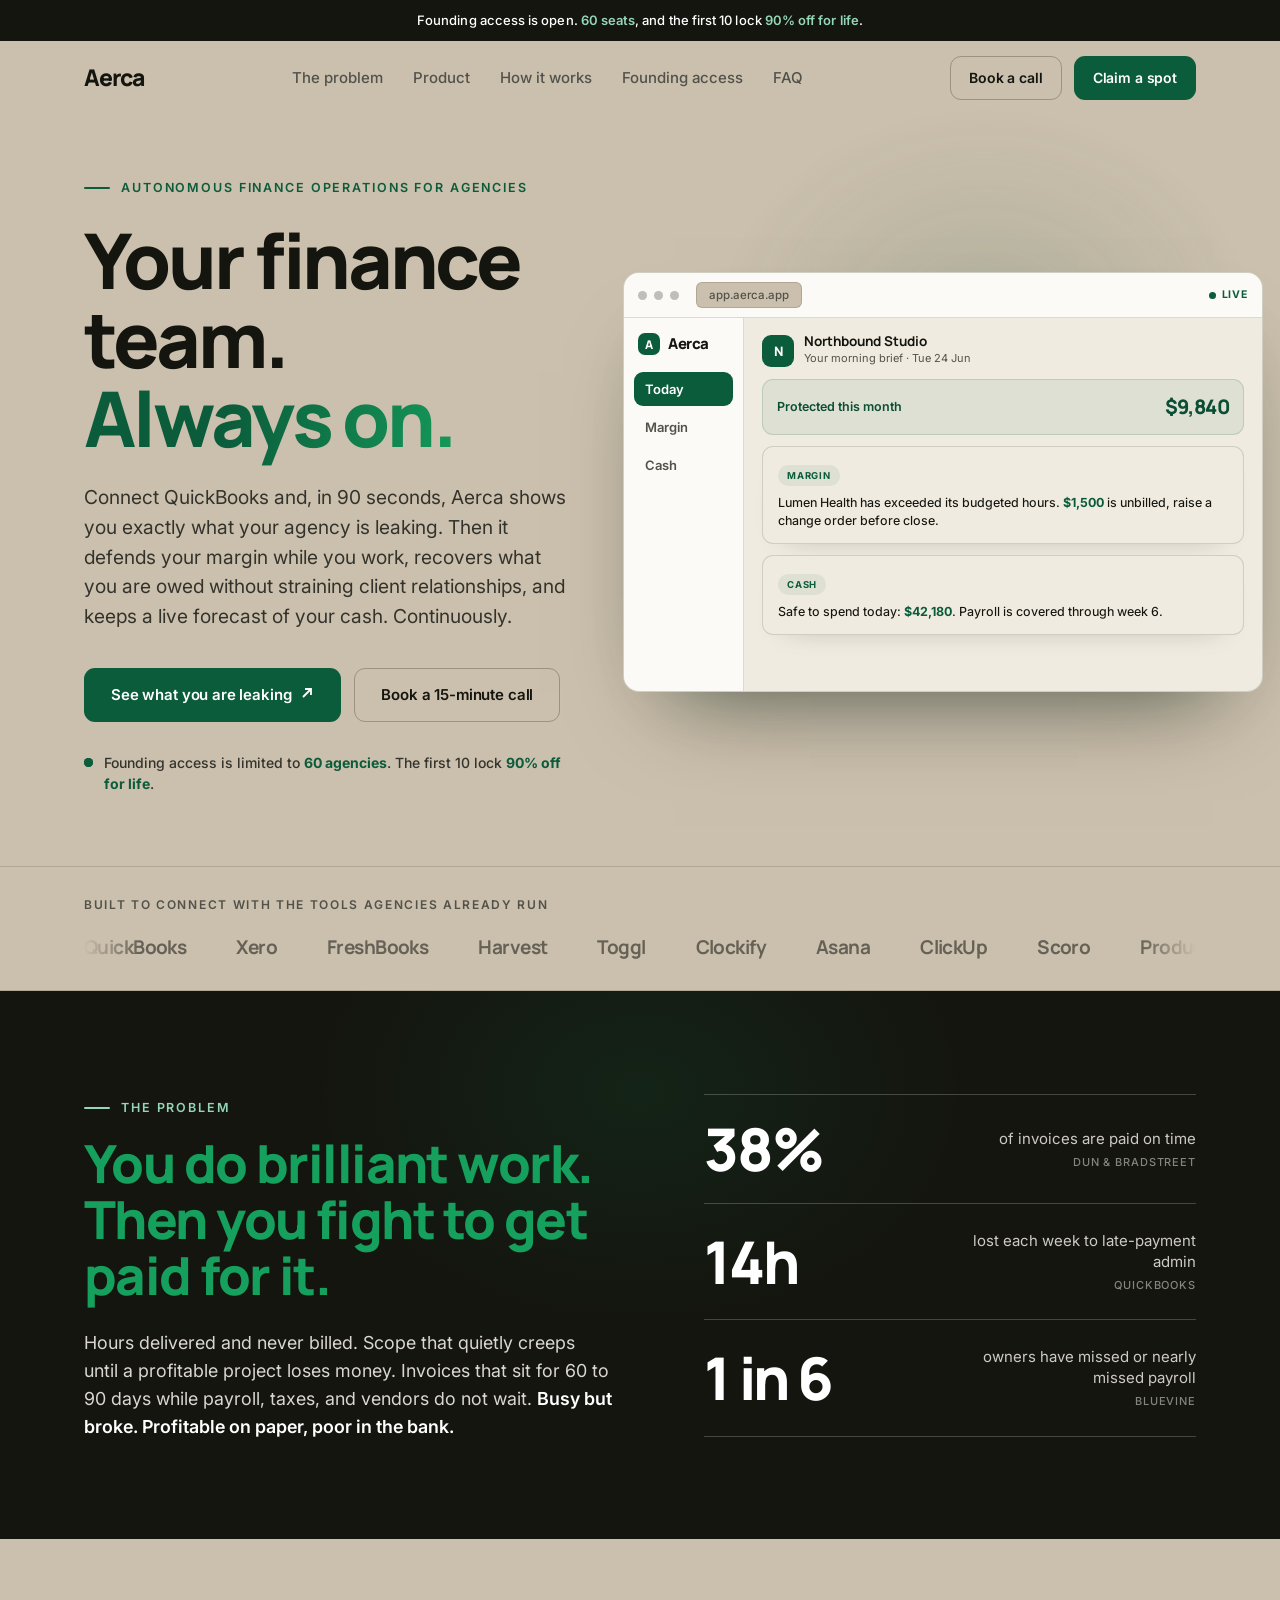
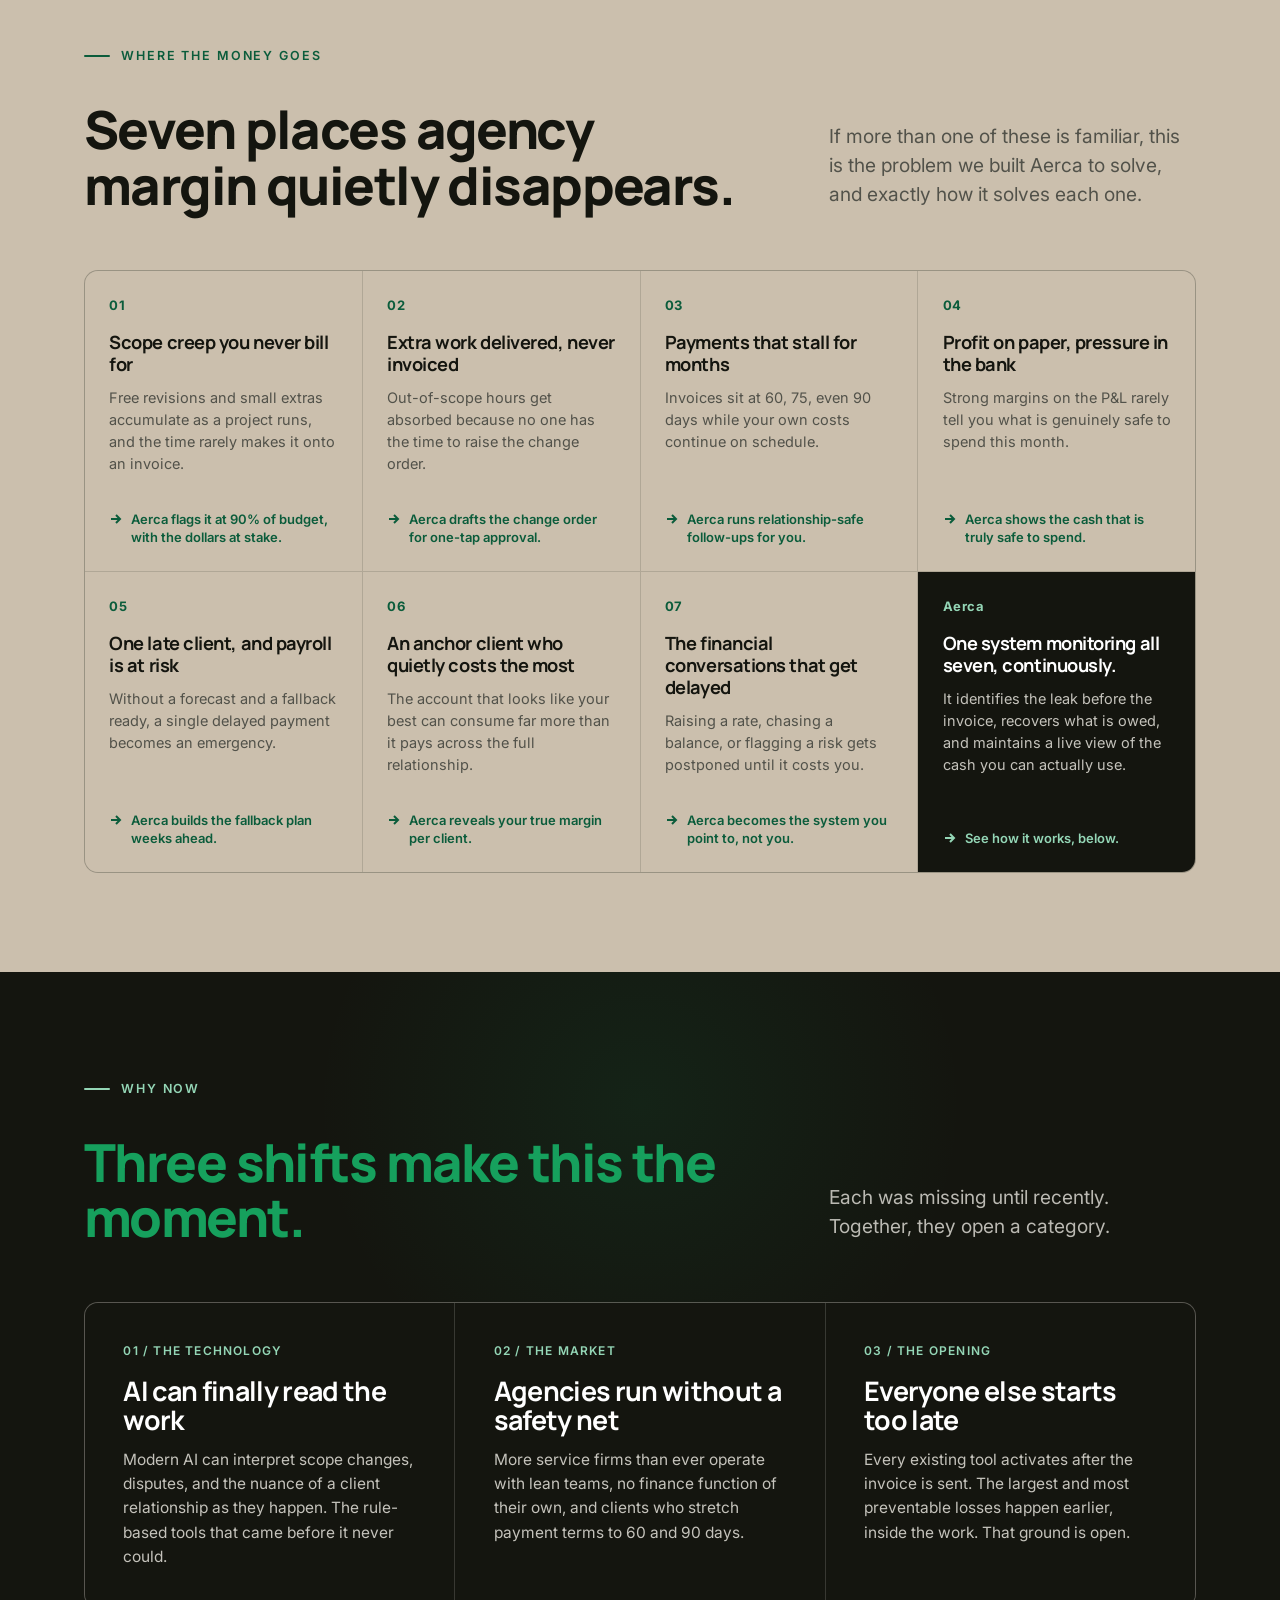
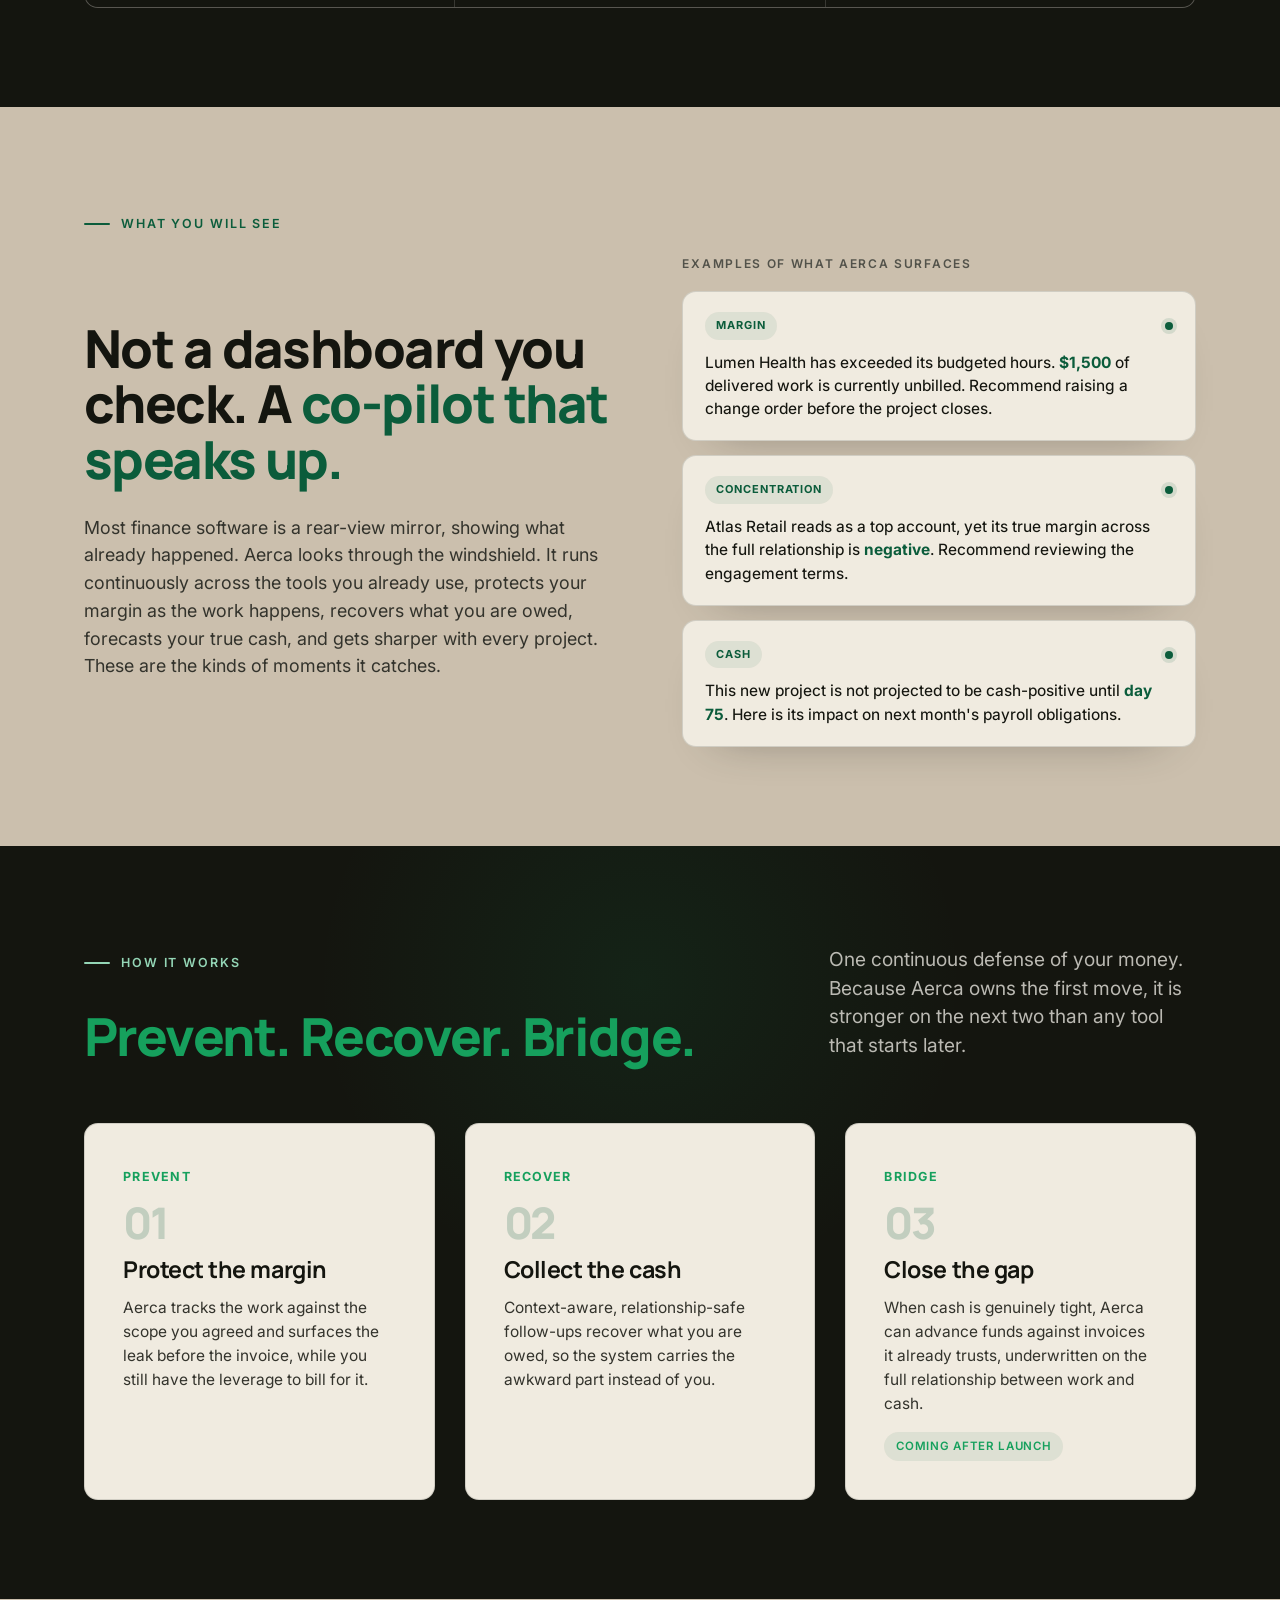
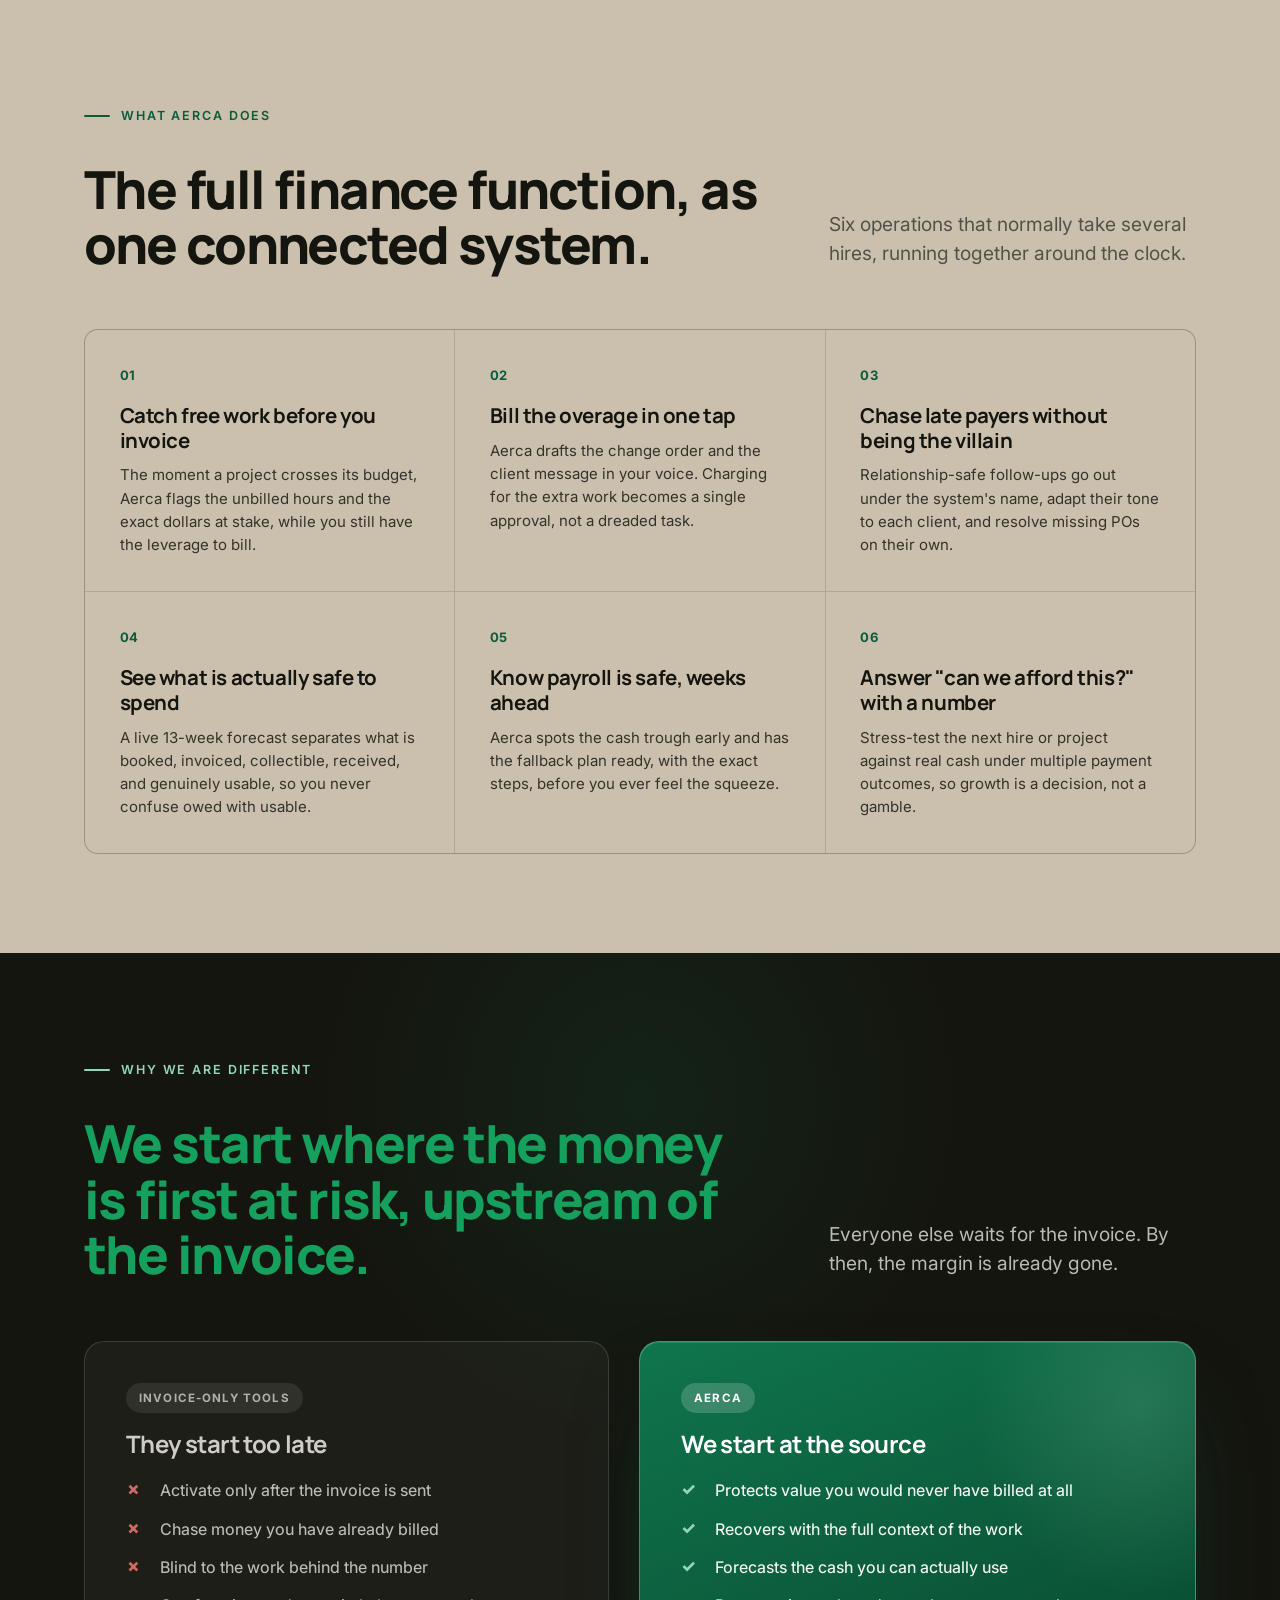
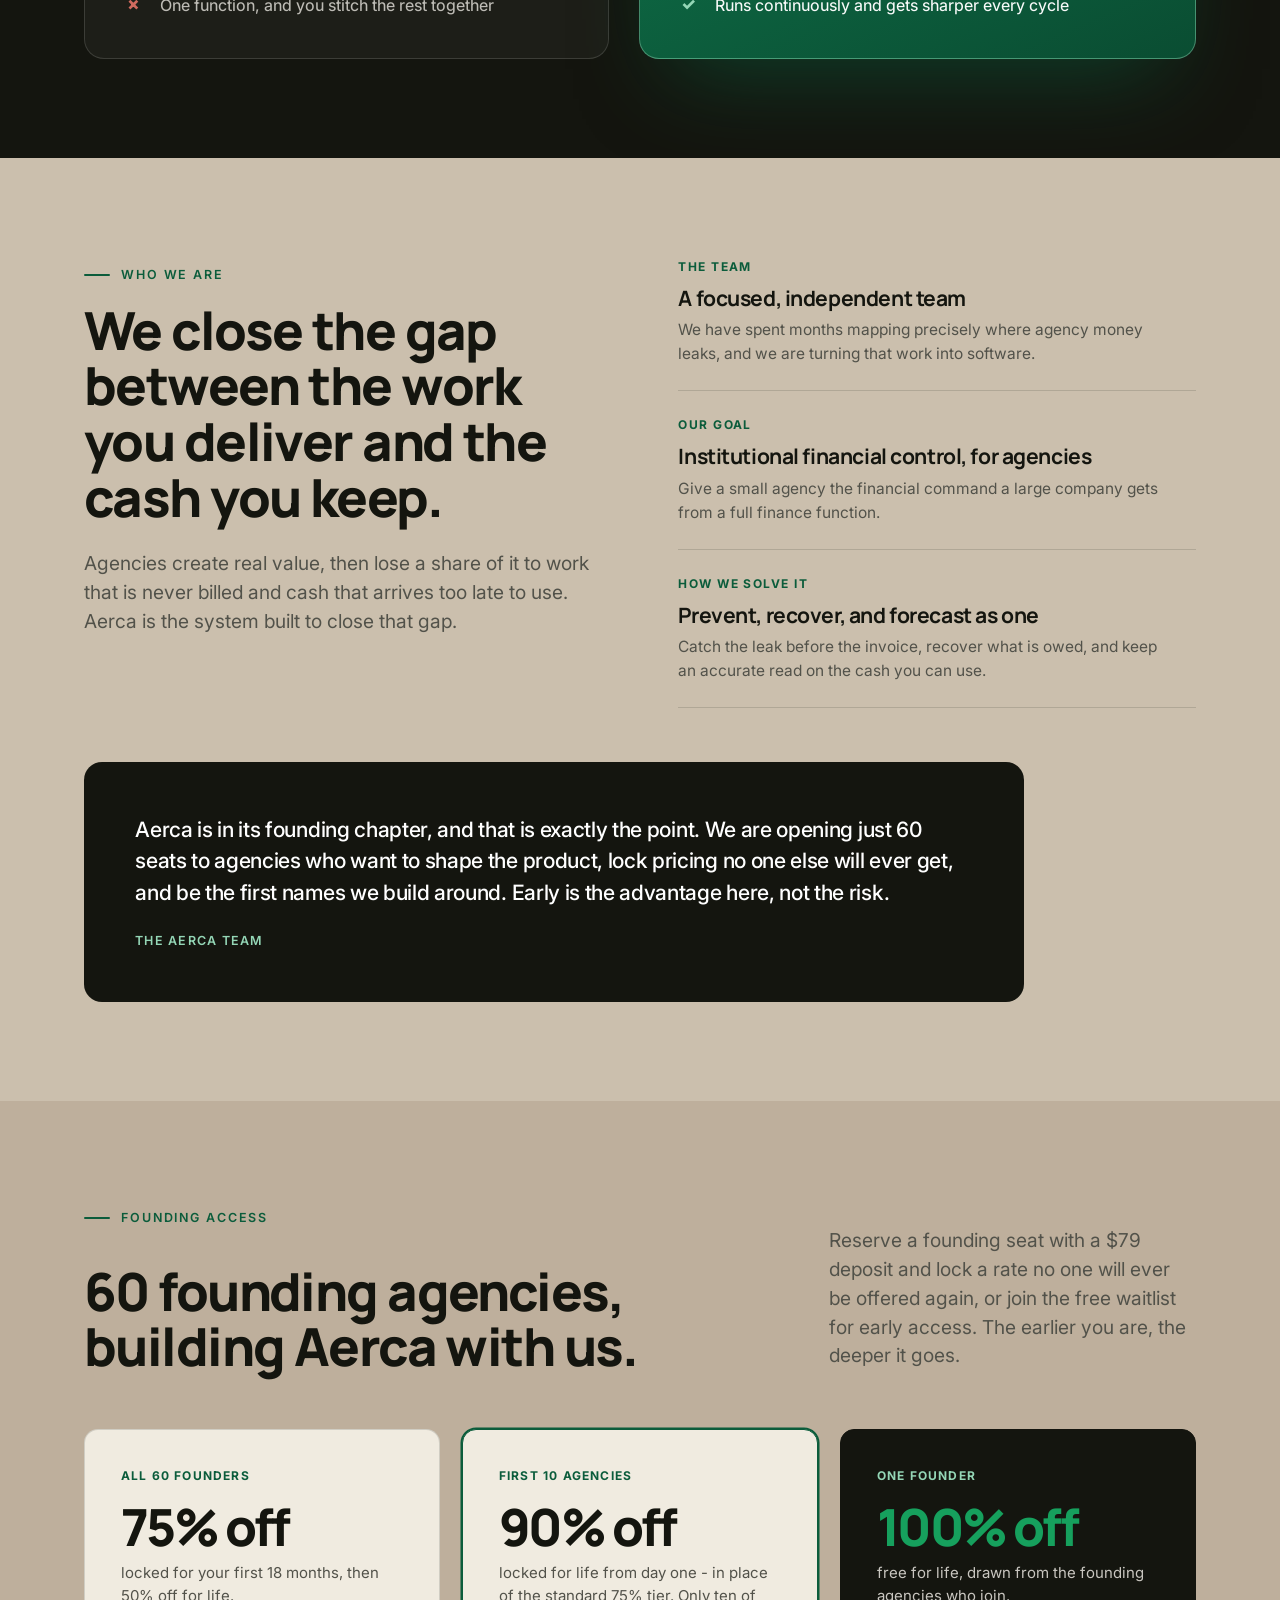
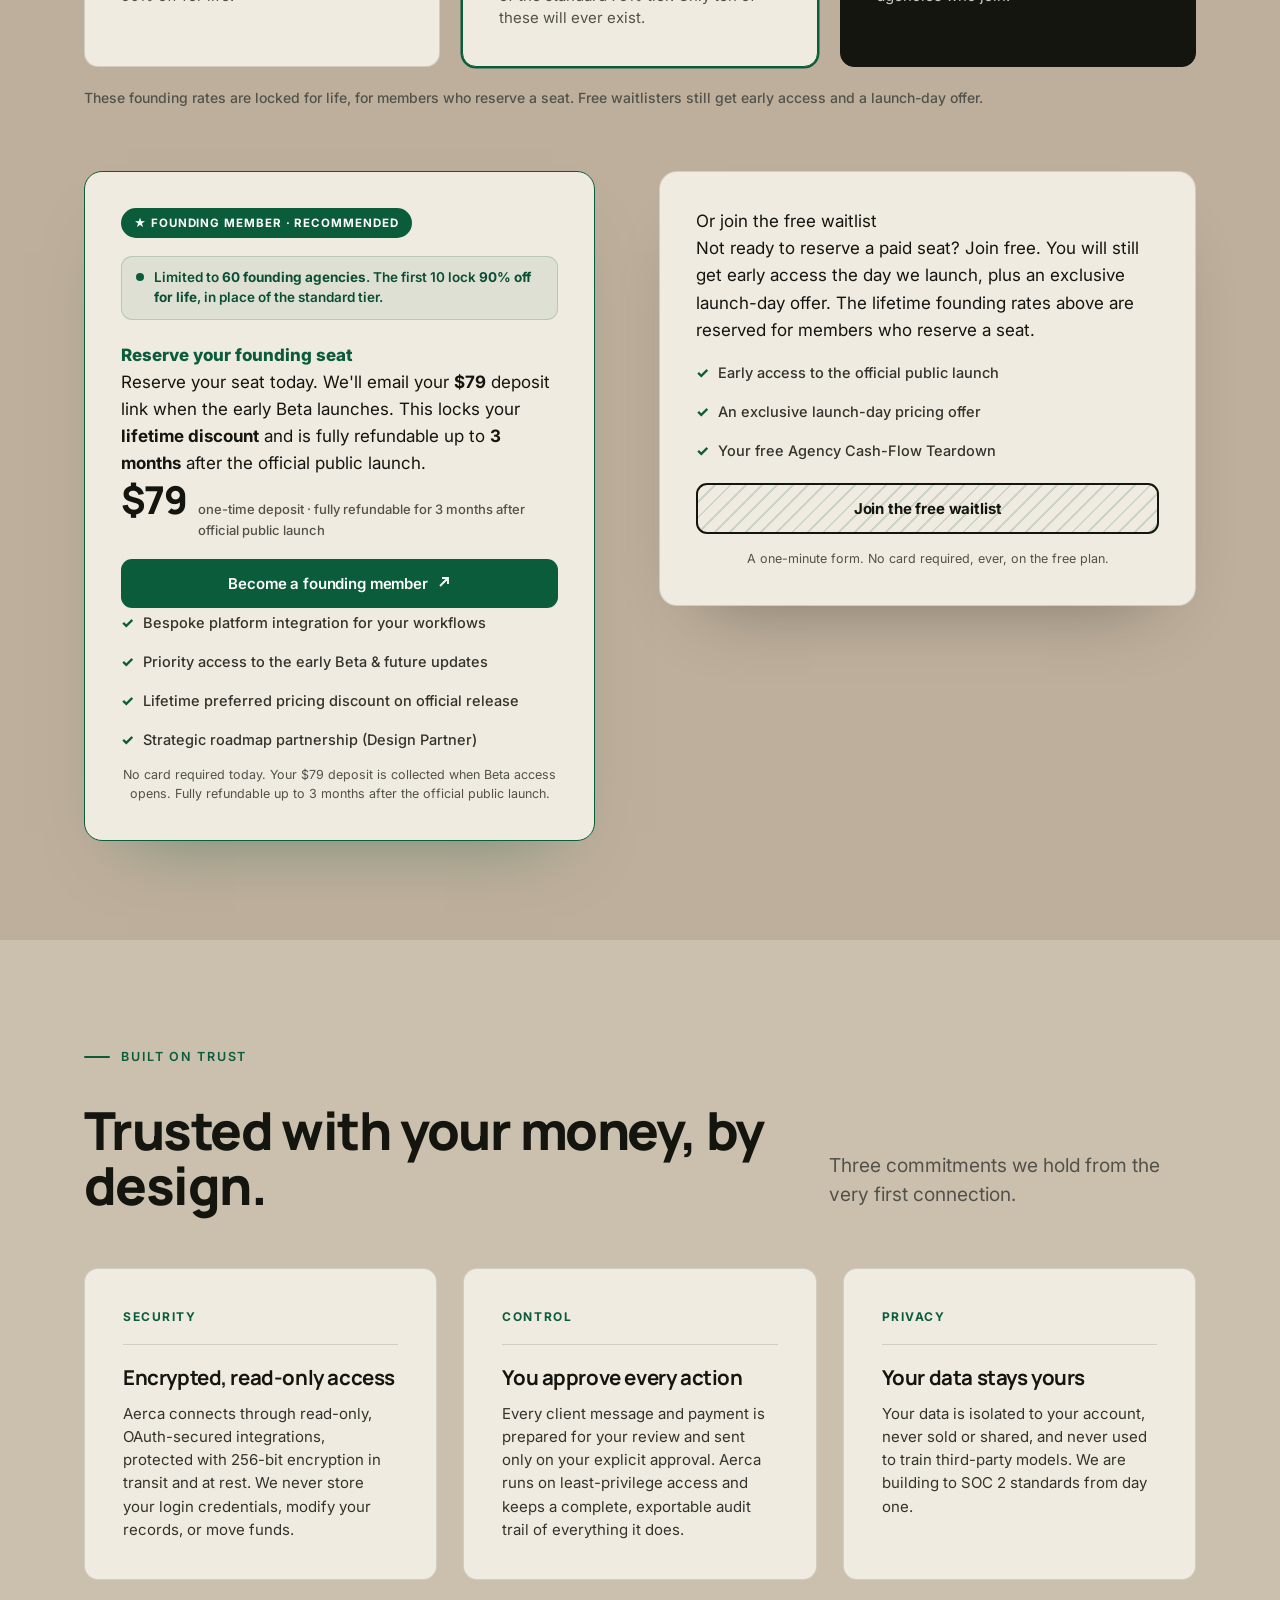
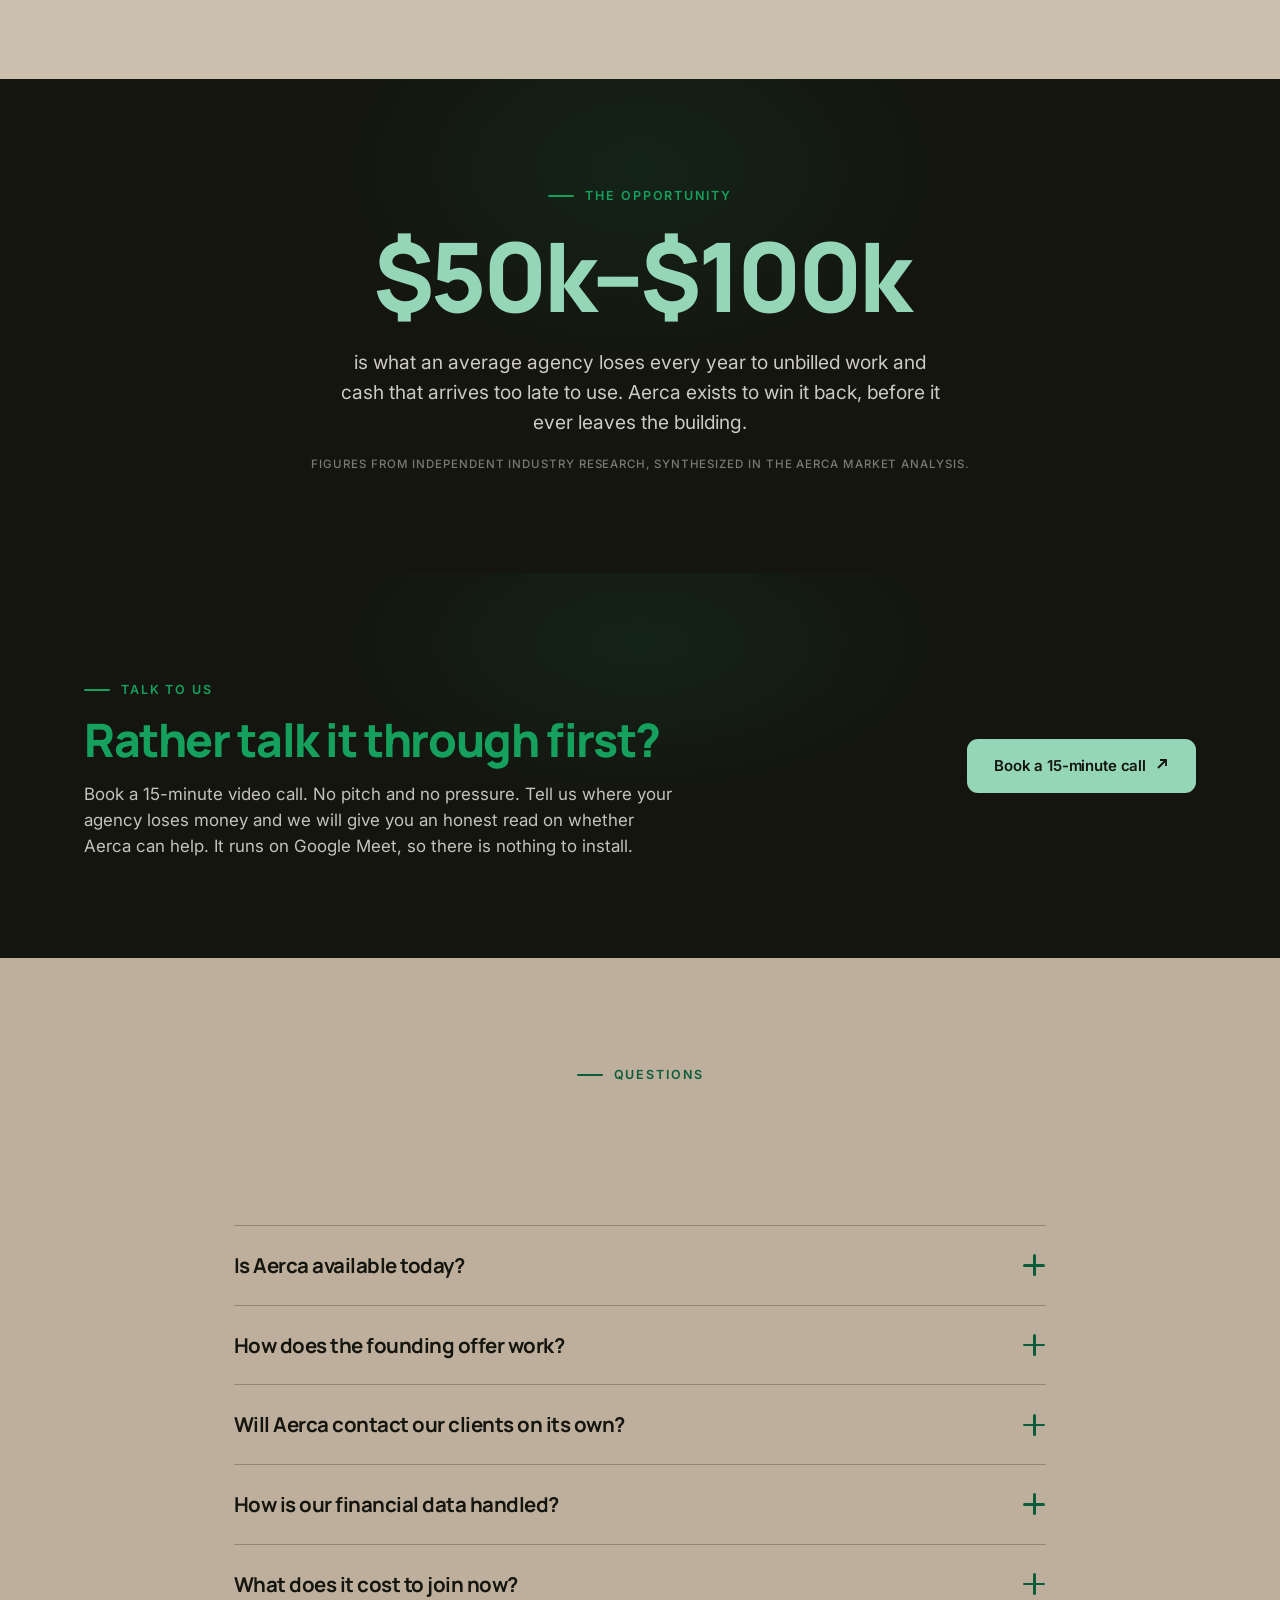
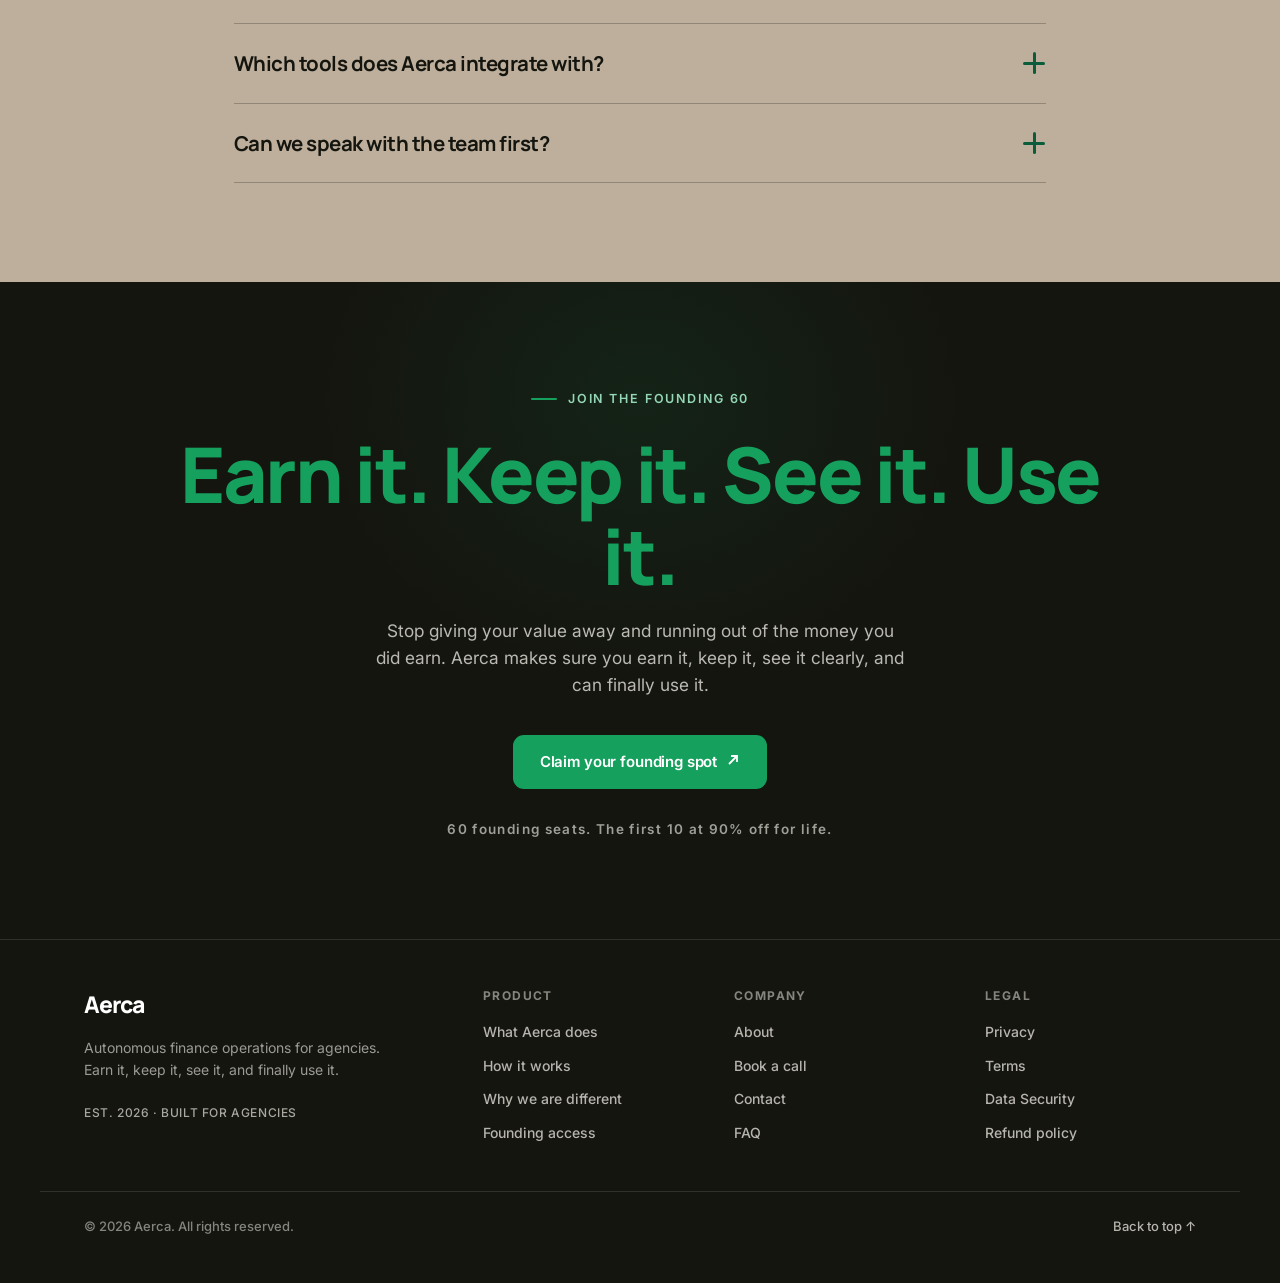
==== index.html @ 2057ae10 "Darken beige another 20%, now rich warm tan" ====
<!DOCTYPE html>
<html lang="en">
<head>
<meta charset="UTF-8" />
<meta name="viewport" content="width=device-width, initial-scale=1.0" />
<title>Aerca · Your finance team. Always on.</title>
<meta name="description" content="Aerca is the autonomous finance operations system for agencies and service firms. It defends your margin while you work, recovers what you are owed, and keeps a live forecast of your cash, continuously." />
<meta name="theme-color" content="#F2EFE9" />

<!-- Open Graph -->
<meta property="og:title" content="Aerca · Your finance team. Always on." />
<meta property="og:description" content="The autonomous finance operations system for agencies. Defend margin, recover cash, forecast liquidity, continuously." />
<meta property="og:type" content="website" />
<meta property="og:url" content="https://aerca.app" />
<meta property="og:image" content="https://aerca.app/og.png" />
<meta property="og:image:width" content="1200" />
<meta property="og:image:height" content="630" />
<meta name="twitter:card" content="summary_large_image" />
<meta name="twitter:title" content="Aerca · Your finance team. Always on." />
<meta name="twitter:description" content="The autonomous finance operations system for agencies. Defend margin, recover cash, forecast liquidity, continuously." />
<meta name="twitter:image" content="https://aerca.app/og.png" />

<link rel="icon" href="data:image/svg+xml,<svg xmlns='http://www.w3.org/2000/svg' viewBox='0 0 100 100'><rect width='100' height='100' rx='22' fill='%230B5C3B'/><text x='50' y='72' font-size='60' font-family='Arial,sans-serif' font-weight='700' fill='%23F6F3EC' text-anchor='middle'>A</text></svg>" />

<link rel="preconnect" href="https://fonts.googleapis.com" />
<link rel="preconnect" href="https://fonts.gstatic.com" crossorigin />
<link href="https://fonts.googleapis.com/css2?family=Manrope:wght@500;600;700;800&family=Inter:wght@400;500;600;700&display=swap" rel="stylesheet" />

<!-- ============================================================
     GOOGLE ANALYTICS 4  ·  replace G-XXXXXXXXXX with your GA4 ID
     (Admin → Data Streams → Web → Measurement ID)
     This powers: visits, traffic source / paid-ad UTM, and the
     conversion events fired below (form_start, form_complete, book_call).
     ============================================================ -->
<script async src="https://www.googletagmanager.com/gtag/js?id=G-XXXXXXXXXX"></script>
<script>
  window.dataLayer = window.dataLayer || [];
  function gtag(){dataLayer.push(arguments);}
  gtag('js', new Date());
  gtag('config', 'G-XXXXXXXXXX', { anonymize_ip: true });
</script>

<!-- ============================================================
     META PIXEL  ·  id 1567047311617009  (Aerca Web)
     Base code fires PageView on every page. Conversion events
     (Lead / CompleteRegistration / Schedule) are fired from the
     track() helper below, only on real reservation/application steps.
     ============================================================ -->
<script>
!function(f,b,e,v,n,t,s)
{if(f.fbq)return;n=f.fbq=function(){n.callMethod?
n.callMethod.apply(n,arguments):n.queue.push(arguments)};
if(!f._fbq)f._fbq=n;n.push=n;n.loaded=!0;n.version='2.0';
n.queue=[];t=b.createElement(e);t.async=!0;
t.src=v;s=b.getElementsByTagName(e)[0];
s.parentNode.insertBefore(t,s)}(window, document,'script',
'https://connect.facebook.net/en_US/fbevents.js');
fbq('init', '1567047311617009');
fbq('track', 'PageView');
</script>
<noscript><img height="1" width="1" style="display:none"
src="https://www.facebook.com/tr?id=1567047311617009&ev=PageView&noscript=1"
/></noscript>
<!-- End Meta Pixel Code -->

<!-- Vercel Web Analytics -->
<script>
  window.va = window.va || function () { (window.vaq = window.vaq || []).push(arguments); };
</script>
<script defer src="/_vercel/insights/script.js"></script>
<!-- End Vercel Analytics -->

<style>
/* ============================================================
   AERCA landing page
   Type: Manrope (display) + Inter (UI / body)
   ============================================================ */
:root{
  --bg:#CBBFAD;
  --bg-2:#BEAF9C;
  --ink:#14150F;
  --ink-soft:#33332C;
  --muted:#52524A;
  --line:rgba(20,21,15,.14);
  --line-strong:rgba(20,21,15,.26);
  --accent:#0B5C3B;
  --accent-ink:#0A4E33;
  --accent-soft:#94D6B6;
  --warn:#D06A5E;
  --paper:#F0EBE0;
  --r:14px;
  --maxw:1200px;
  --ease:cubic-bezier(.22,.61,.36,1);
}

/* Dark mode accent override for high contrast */
.band, .leak.solve, .cols3 .cell, .tier.dark, .note, .book, .final, footer, .announce, .compare .us, .impact {
  --accent: #16A05D;
}

*{box-sizing:border-box;margin:0;padding:0}
html{scroll-behavior:smooth;-webkit-text-size-adjust:100%}
body{
  background:var(--bg);
  color:var(--ink);
  font-family:"Inter",system-ui,-apple-system,sans-serif;
  font-size:17px;
  line-height:1.6;
  font-weight:400;
  -webkit-font-smoothing:antialiased;
  text-rendering:optimizeLegibility;
  overflow-x:hidden;
}
a{color:inherit;text-decoration:none}
img{max-width:100%;display:block}
::selection{background:var(--accent);color:#fff}

.container{max-width:var(--maxw);margin:0 auto;padding:0 clamp(20px,5vw,44px)}
section{padding:clamp(74px,11vh,144px) 0;position:relative}

/* ---------- Typography ---------- */
h1,h2,h3{font-family:"Manrope",sans-serif;font-weight:700;letter-spacing:-.025em;line-height:1.08;color:var(--ink)}
.display{font-size:clamp(2.9rem,6vw,5.2rem);line-height:1.03;letter-spacing:-.04em;font-weight:800}
h2{font-size:clamp(2.1rem,4.1vw,3.5rem);line-height:1.06;letter-spacing:-.03em;font-weight:800}
h3{font-size:clamp(1.35rem,2.1vw,1.8rem);font-weight:700}
p{color:var(--ink)}
.lead{font-size:clamp(1.08rem,1.5vw,1.3rem);line-height:1.5;color:var(--muted);max-width:46ch;font-weight:400}
.muted{color:var(--muted)}
.accent{color:var(--accent)}
em{font-style:normal;font-weight:600;color:var(--ink)}

.ctitle{font-family:"Manrope",sans-serif;font-weight:700;letter-spacing:-.02em;line-height:1.2;color:var(--ink)}

.eyebrow{
  font-family:"Inter",sans-serif;
  font-size:12.5px;font-weight:600;text-transform:uppercase;letter-spacing:.15em;
  color:var(--accent);display:inline-flex;align-items:center;gap:11px;
}
.eyebrow::before{content:"";width:26px;height:2px;background:var(--accent);display:inline-block;border-radius:2px}

/* ---------- Buttons ---------- */
.btn{
  display:inline-flex;align-items:center;gap:9px;
  font-family:"Inter",sans-serif;font-weight:600;font-size:15px;letter-spacing:-.01em;
  padding:14px 26px;border-radius:11px;border:1.5px solid transparent;
  cursor:pointer;transition:transform .25s var(--ease),background .25s,color .25s,border-color .25s;
  white-space:nowrap;
}
.btn-primary{background:var(--accent);color:#fff}
.btn-primary:hover{background:var(--accent-ink);transform:translateY(-2px)}
.btn-ghost{background:transparent;color:var(--ink);border-color:var(--line-strong)}
.btn-ghost:hover{border-color:var(--ink);transform:translateY(-2px)}
.btn-arrow svg{transition:transform .25s var(--ease)}
.btn:hover .btn-arrow svg{transform:translate(3px,-3px)}
.btn[disabled]{opacity:.5;cursor:not-allowed;transform:none}

/* ---------- Hero product mockup (CSS, no image) ---------- */
.hero-mock{background:var(--paper);border:1px solid var(--line);border-radius:18px;box-shadow:0 50px 90px -50px rgba(20,21,15,.5);overflow:hidden}
.mock-chrome{display:flex;align-items:center;gap:7px;padding:12px 16px;background:#FBFAF6;border-bottom:1px solid var(--line)}
.mock-dot{width:10px;height:10px;border-radius:50%;background:var(--line-strong)}
.mock-url{margin-left:12px;font-size:12px;color:var(--muted);background:var(--bg);border:1px solid var(--line);border-radius:7px;padding:4px 14px;font-weight:500}
.mock-body{padding:clamp(18px,2vw,24px);display:grid;gap:12px}
.mock-head{display:flex;align-items:center;gap:12px;margin-bottom:2px}
.mock-avatar{width:38px;height:38px;border-radius:10px;background:var(--accent);color:#fff;display:flex;align-items:center;justify-content:center;font-family:"Manrope";font-weight:800}
.mock-name{font-family:"Manrope";font-weight:700;font-size:15px;color:var(--ink)}
.mock-sub{font-size:12.5px;color:var(--muted)}
.mock-stat{display:flex;align-items:center;justify-content:space-between;background:rgba(11,92,59,.07);border:1px solid rgba(11,92,59,.16);border-radius:12px;padding:14px 16px;font-size:14px;font-weight:600;color:var(--accent-ink)}
.mock-stat b{font-family:"Manrope";font-weight:800;font-size:22px;letter-spacing:-.03em}
.hero-mock .alert p b, .alerts .alert p b{color:var(--accent);font-weight:700}

/* ---------- Nav ---------- */
.announce{
  background:var(--ink);color:#fff;text-align:center;
  font-size:13px;font-weight:500;letter-spacing:.005em;padding:10px 16px;
}
.announce b{color:var(--accent-soft);font-weight:600}
header{position:sticky;top:0;z-index:50;transition:background .3s,border-color .3s,backdrop-filter .3s;border-bottom:1px solid transparent}
header.scrolled{background:rgba(246,243,236,.86);backdrop-filter:blur(14px);border-bottom:1px solid var(--line)}
.nav{display:flex;align-items:center;justify-content:space-between;height:74px}
.brand{font-family:"Manrope",sans-serif;font-weight:800;font-size:23px;letter-spacing:-.04em;display:flex;align-items:center}
.nav-links{display:flex;align-items:center;gap:30px}
.nav-links a{font-size:15px;font-weight:500;color:var(--muted);transition:color .2s}
.nav-links a:hover{color:var(--ink)}
.nav-cta{display:flex;align-items:center;gap:12px}
.nav-cta .btn{padding:10px 18px;font-size:14px}
.hamburger{display:none;background:none;border:0;cursor:pointer;width:34px;height:34px;color:var(--ink)}
.hamburger svg{width:26px;height:26px}

/* ---------- Section heads ---------- */
.head-row{display:grid;grid-template-columns:1.3fr .7fr;gap:clamp(28px,5vw,64px);align-items:end}
.head-row .eyebrow{margin-bottom:18px}
.head-row .lead{margin:0 0 5px}
.head-row.center{display:block;text-align:center;max-width:40ch;margin:0 auto}
.head-row.center .eyebrow{justify-content:center}

/* ---------- Hero ---------- */
.hero{padding-top:clamp(38px,6vh,64px);padding-bottom:clamp(48px,8vh,90px)}
.hero-grid{display:grid;grid-template-columns:.92fr 1.08fr;gap:clamp(32px,4vw,60px);align-items:center}
.hero .display{margin:22px 0 0}
.hero .display .accent{color:var(--accent)}
.hero-sub{margin-top:26px;font-size:clamp(1.06rem,1.5vw,1.28rem);line-height:1.55;color:var(--ink-soft);max-width:52ch;font-weight:400}
.hero-actions{display:flex;flex-wrap:wrap;gap:13px;align-items:center;margin-top:36px}
.hero-note{display:flex;align-items:flex-start;gap:11px;margin-top:30px;font-size:14px;font-weight:500;line-height:1.5;color:var(--ink-soft)}
.hero-note .pulse{margin-top:6px}
.hero-note b{color:var(--accent);font-weight:700}
.pulse{position:relative;width:9px;height:9px;flex:0 0 auto}
.pulse span{position:absolute;inset:0;border-radius:50%;background:var(--accent)}
.pulse::after{content:"";position:absolute;inset:0;border-radius:50%;background:var(--accent);animation:pulse 2.4s var(--ease) infinite}
@keyframes pulse{0%{transform:scale(1);opacity:.6}100%{transform:scale(3.4);opacity:0}}

/* ---------- Logos strip ---------- */
.logos{border-top:1px solid var(--line);border-bottom:1px solid var(--line);padding:28px 0}
.logos-inner{display:flex;align-items:center;justify-content:space-between;gap:24px;flex-wrap:wrap}
.logos-label{font-size:12px;font-weight:600;letter-spacing:.14em;text-transform:uppercase;color:var(--muted)}
.logos-list{display:flex;align-items:center;gap:clamp(22px,4vw,52px);flex-wrap:wrap}
.logos-list span{font-family:"Manrope",sans-serif;font-weight:700;font-size:clamp(16px,1.7vw,20px);letter-spacing:-.03em;color:var(--ink);opacity:.62;transition:opacity .2s}
.logos-list span:hover{opacity:1}
.logos-marquee{margin-top:18px;overflow:hidden;-webkit-mask-image:linear-gradient(90deg,transparent,#000 5%,#000 95%,transparent);mask-image:linear-gradient(90deg,transparent,#000 5%,#000 95%,transparent)}
.logos-track{display:flex;align-items:center;gap:clamp(26px,4vw,50px);width:max-content;animation:logoScroll 40s linear infinite}
.logos-track:hover{animation-play-state:paused}
.logos-track span{font-family:"Manrope",sans-serif;font-weight:700;font-size:clamp(15px,1.6vw,19px);letter-spacing:-.03em;color:var(--ink);opacity:.55;white-space:nowrap;transition:opacity .2s}
.logos-track span:hover{opacity:1}
@keyframes logoScroll{to{transform:translateX(-50%)}}

/* ---------- Problem / stats ---------- */
.band{background:var(--ink);color:#fff}
.band h1,.band h2,.band h3,.band .ctitle{color:#fff}
.band .eyebrow{color:var(--accent-soft)}
.band .eyebrow::before{background:var(--accent-soft)}
.band .lead,.band .muted{color:rgba(246,243,236,.74)}
.problem-grid{display:grid;grid-template-columns:1.05fr .95fr;gap:clamp(40px,6vw,82px);align-items:center}
.problem-copy p{font-size:clamp(1.06rem,1.4vw,1.24rem);color:rgba(246,243,236,.88);max-width:48ch;line-height:1.55}
.problem-copy .hl{color:#fff;font-weight:600}
.stats{display:grid;gap:0;border-top:1px solid rgba(246,243,236,.22)}
.stat{padding:26px 0;border-bottom:1px solid rgba(246,243,236,.22);display:flex;align-items:center;justify-content:space-between;gap:22px}
.stat .num{font-family:"Manrope",sans-serif;font-weight:800;font-size:clamp(2.6rem,4.6vw,3.7rem);letter-spacing:-.04em;color:#fff;line-height:.95}
.stat .lbl{font-size:15px;color:rgba(246,243,236,.82);max-width:25ch;text-align:right;line-height:1.4}
.stat .src{display:block;margin-top:6px;font-size:11px;letter-spacing:.08em;text-transform:uppercase;color:rgba(246,243,236,.5);font-weight:500}

/* ---------- The 7 leaks ---------- */
.leaks{display:grid;grid-template-columns:repeat(4,1fr);gap:1px;background:var(--line);border:1px solid var(--line);border-radius:var(--r);overflow:hidden;margin-top:56px}
.leak{background:var(--bg);padding:clamp(24px,1.9vw,30px);display:flex;flex-direction:column;min-height:300px}
.leak .no{font-size:13px;font-weight:700;letter-spacing:.04em;color:var(--accent)}
.leak .said{font-family:"Manrope",sans-serif;font-weight:700;font-size:clamp(1.14rem,1.4vw,1.32rem);line-height:1.22;margin:15px 0 12px;letter-spacing:-.025em;color:var(--ink)}
.leak p{color:var(--muted);font-size:14.5px;line-height:1.52}
.leak .fix{margin-top:auto;padding-top:14px;font-size:13px;line-height:1.4;font-weight:600;color:var(--accent);display:flex;gap:8px;align-items:flex-start}
.leak .fix svg{flex:0 0 auto;margin-top:2px}
.leak.solve{background:var(--ink)}
.leak.solve .no{color:var(--accent-soft);font-weight:700}
.leak.solve .said{color:#fff}
.leak.solve p{color:rgba(246,243,236,.78)}
.leak.solve .fix{color:var(--accent-soft)}

/* ---------- Why now ---------- */
.cols3{display:grid;grid-template-columns:repeat(3,1fr);gap:1px;background:rgba(246,243,236,.16);border:1px solid rgba(246,243,236,.16);border-radius:var(--r);overflow:hidden;margin-top:56px}
.cols3 .cell{background:var(--ink);padding:clamp(28px,3vw,40px);display:flex;flex-direction:column}
.cols3 .cell .idx{font-size:12px;font-weight:600;letter-spacing:.1em;color:var(--accent-soft);text-transform:uppercase}
.cols3 .cell h3{margin:16px 0 14px;color:#fff}
.cols3 .cell p{color:rgba(246,243,236,.78);font-size:15.5px;line-height:1.55}

/* ---------- What Aerca is + alerts ---------- */
.statement-grid{display:grid;grid-template-columns:1.02fr .98fr;gap:clamp(36px,5vw,68px);align-items:center}
.statement h2{font-size:clamp(2.3rem,4.4vw,3.7rem);line-height:1.07}
.statement .accent{color:var(--accent)}
.statement-sub{margin-top:26px;max-width:52ch;font-size:clamp(1.03rem,1.4vw,1.22rem);line-height:1.55;color:var(--ink-soft)}
.alerts{display:grid;gap:14px}
.alert-cap{font-size:12px;font-weight:600;letter-spacing:.14em;text-transform:uppercase;color:var(--muted);margin-bottom:4px}
.alert{background:var(--paper);border:1px solid var(--line);border-radius:14px;padding:20px 22px;box-shadow:0 22px 48px -36px rgba(20,21,15,.45)}
.alert-top{display:flex;align-items:center;justify-content:space-between;margin-bottom:11px}
.alert-tag{font-size:11px;font-weight:700;letter-spacing:.08em;text-transform:uppercase;color:var(--accent);background:rgba(11,92,59,.08);padding:5px 11px;border-radius:999px}
.alert-dot{width:8px;height:8px;border-radius:50%;background:var(--accent);box-shadow:0 0 0 4px rgba(11,92,59,.12)}
.alert p{font-size:15.5px;line-height:1.5;color:var(--ink);font-weight:450}

/* ---------- How it works ---------- */
.steps{display:grid;grid-template-columns:repeat(3,1fr);gap:clamp(20px,2.4vw,30px);margin-top:58px}
.step{background:var(--paper);border:1px solid var(--line);border-radius:var(--r);padding:clamp(28px,3vw,38px);position:relative}
.step .tag{font-size:12.5px;font-weight:700;letter-spacing:.1em;color:var(--accent);text-transform:uppercase}
.step .big{font-family:"Manrope",sans-serif;font-weight:800;font-size:clamp(2.2rem,3.4vw,3rem);color:rgba(11,92,59,.2);line-height:.9;margin-top:14px;letter-spacing:-.05em}
.step .ctitle{margin:14px 0 12px;font-size:1.45rem;color:var(--ink)}
.step p{color:var(--ink-soft);font-size:15.5px;line-height:1.55}
.step .later{display:inline-block;margin-top:16px;font-size:11.5px;font-weight:600;letter-spacing:.06em;color:var(--accent);background:rgba(11,92,59,.08);border-radius:999px;padding:5px 12px;text-transform:uppercase}

/* ---------- Features grid ---------- */
.feat-grid{display:grid;grid-template-columns:repeat(3,1fr);gap:1px;background:var(--line);border:1px solid var(--line);border-radius:var(--r);overflow:hidden;margin-top:56px}
.feat{background:var(--bg);padding:clamp(28px,2.7vw,38px);transition:background .25s}
.feat:hover{background:var(--paper)}
.feat .fnum{display:block;font-size:13px;font-weight:700;letter-spacing:.04em;color:var(--accent);margin-bottom:18px}
.feat .ctitle{font-size:1.28rem;margin-bottom:11px;color:var(--ink)}
.feat p{color:var(--ink-soft);font-size:15px;line-height:1.55}

/* ---------- Compare ---------- */
.compare{display:grid;grid-template-columns:1fr 1.06fr;gap:clamp(20px,2.6vw,30px);margin-top:58px;align-items:stretch}
.compare .col{border-radius:20px;padding:clamp(30px,3.2vw,46px)}
.compare .them{background:rgba(246,243,236,.04);border:1px solid rgba(246,243,236,.14)}
.compare .us{
  background:linear-gradient(157deg,#0F754C 0%,#0A4D32 100%);
  border:1px solid rgba(148,214,182,.42);
  box-shadow:0 44px 90px -34px rgba(11,92,59,.62), inset 0 1px 0 rgba(255,255,255,.12);
  position:relative;overflow:hidden;
}
.compare .us::after{content:"";position:absolute;top:-40%;right:-20%;width:60%;height:120%;background:radial-gradient(closest-side,rgba(148,214,182,.18),transparent);pointer-events:none}
.compare .badge{display:inline-block;font-size:11.5px;font-weight:700;letter-spacing:.1em;text-transform:uppercase;padding:6px 13px;border-radius:999px;margin-bottom:18px}
.compare .them .badge{background:rgba(246,243,236,.09);color:rgba(246,243,236,.66)}
.compare .us .badge{background:rgba(255,255,255,.18);color:#fff}
.compare h3{font-size:1.5rem;letter-spacing:-.025em;margin-bottom:22px;position:relative}
.compare .them h3{color:rgba(246,243,236,.82)}
.compare .us h3{color:#fff}
.compare ul{list-style:none;display:grid;gap:16px;position:relative}
.compare li{display:flex;gap:14px;font-size:16px;line-height:1.4;font-weight:450}
.compare li .mk{flex:0 0 auto;font-size:1.05rem;font-weight:800;line-height:1.25;width:20px}
.compare .them li{color:rgba(246,243,236,.74)}
.compare .them .mk{color:var(--warn)}
.compare .us li{color:rgba(255,255,255,.97)}
.compare .us .mk{color:var(--accent-soft)}

/* ---------- Who we are / mission ---------- */
.mission-grid{display:grid;grid-template-columns:1fr 1fr;gap:clamp(40px,6vw,84px);align-items:start}
.mission-copy .lead{margin-top:24px;max-width:48ch}
.pillars{display:grid;gap:0}
.pillar{padding:24px 0;border-bottom:1px solid var(--line)}
.pillar:first-child{padding-top:0}
.pillar .k{font-size:12px;font-weight:700;letter-spacing:.12em;text-transform:uppercase;color:var(--accent);margin-bottom:9px}
.pillar .ctitle{font-size:1.32rem;margin-bottom:8px}
.pillar p{color:var(--muted);font-size:15.5px;line-height:1.55;max-width:48ch}
.note{background:var(--ink);color:#fff;border-radius:18px;padding:clamp(34px,4vw,56px);margin-top:54px;max-width:940px}
.note p{font-size:clamp(1.16rem,1.65vw,1.46rem);line-height:1.5;font-weight:500;color:#fff;max-width:66ch;letter-spacing:-.015em}
.note .sig{margin-top:22px;font-size:12.5px;font-weight:600;letter-spacing:.1em;text-transform:uppercase;color:var(--accent-soft)}

/* ---------- Founding offer ---------- */
.offer{background:var(--bg-2)}
.ladder{display:grid;grid-template-columns:repeat(3,1fr);gap:clamp(16px,2vw,22px);margin-top:54px}
.tier{border:1px solid var(--line);border-radius:var(--r);padding:clamp(28px,2.8vw,36px);background:var(--paper);display:flex;flex-direction:column}
.tier.spot{border-color:var(--accent);box-shadow:0 0 0 1.5px var(--accent)}
.tier.dark{background:var(--ink);color:#fff;border-color:var(--ink)}
.tier .who-tag{font-size:12px;font-weight:700;letter-spacing:.1em;text-transform:uppercase;color:var(--accent)}
.tier.dark .who-tag{color:var(--accent-soft)}
.tier .pct{font-family:"Manrope",sans-serif;font-weight:800;font-size:clamp(2.7rem,4vw,3.4rem);line-height:1;margin:16px 0 10px;letter-spacing:-.05em;color:var(--ink)}
.tier.dark .pct{color:#fff}
.tier .when{font-size:15px;color:var(--muted);line-height:1.5}
.tier.dark .when{color:rgba(246,243,236,.8)}
.ladder-note{margin-top:20px;font-size:14px;font-weight:500;color:var(--muted)}
.offer-grid{display:grid;grid-template-columns:1fr 1.05fr;gap:clamp(36px,5vw,68px);align-items:start;margin-top:62px}
.offer ul{list-style:none;display:grid;gap:18px;margin:4px 0 0}
.offer li{display:flex;gap:14px;font-size:16.5px;line-height:1.45;font-weight:450}
.offer li .mk{color:var(--accent);flex:0 0 auto;margin-top:1px;font-weight:800;font-size:1.05rem}
.offer li b{font-weight:700}
/* signup card */
.card{background:var(--paper);border:1px solid var(--line);border-radius:18px;padding:clamp(26px,3vw,36px);box-shadow:0 36px 70px -44px rgba(20,21,15,.42)}
.counter-wrap{margin-bottom:22px;padding-bottom:22px;border-bottom:1px solid var(--line)}
.hp-field{position:absolute!important;left:-9999px!important;top:auto;width:1px;height:1px;opacity:0;overflow:hidden;pointer-events:none}
.founding-status{display:flex;align-items:flex-start;gap:10px;font-size:13.5px;font-weight:600;color:var(--accent-ink);background:rgba(11,92,59,.07);border:1px solid rgba(11,92,59,.18);border-radius:11px;padding:11px 14px;margin-bottom:22px;line-height:1.45}
.founding-status .fstatus-dot{margin-top:5px}
.fstatus-dot{width:8px;height:8px;border-radius:50%;background:var(--accent);flex:0 0 auto;box-shadow:0 0 0 0 rgba(11,92,59,.5);animation:livePulse 2s infinite}
.counter-top{display:flex;justify-content:space-between;align-items:baseline;font-size:13.5px;font-weight:500;color:var(--muted);margin-bottom:11px}
.counter-top b{color:var(--ink);font-weight:700}
.bar{height:8px;border-radius:999px;background:var(--line);overflow:hidden}
.bar i{display:block;height:100%;width:0;background:var(--accent);border-radius:999px;transition:width 1.6s var(--ease)}
.counter-sub{margin-top:13px;font-size:13px;font-weight:600;color:var(--accent);display:flex;align-items:center;gap:9px}
.fineprint{margin-top:16px;font-size:12.5px;color:var(--muted);line-height:1.5;text-align:center}

/* ---------- Multi-step signup form ---------- */
.ms-progress{height:6px;border-radius:999px;background:var(--line);overflow:hidden;margin-bottom:10px}
.ms-progress i{display:block;height:100%;width:16.6%;background:var(--accent);border-radius:999px;transition:width .4s var(--ease)}
.ms-meta{display:flex;justify-content:space-between;font-size:12px;color:var(--muted);font-weight:600;letter-spacing:.02em;margin-bottom:20px}
.ms-step{display:none}
.ms-step.active{display:block;animation:msIn .35s var(--ease)}
@keyframes msIn{from{opacity:0;transform:translateX(10px)}to{opacity:1;transform:none}}
.ms-q{font-family:"Manrope",sans-serif;font-weight:700;font-size:1.3rem;letter-spacing:-.02em;margin-bottom:6px;color:var(--ink)}
.ms-hint{font-size:13px;color:var(--muted);margin-bottom:16px}
.chips{display:flex;flex-wrap:wrap;gap:9px}
.chip{font-family:"Inter";font-size:14.5px;font-weight:500;padding:11px 16px;border-radius:11px;border:1.5px solid var(--line-strong);background:var(--paper);color:var(--ink);cursor:pointer;transition:all .15s var(--ease);text-align:left}
.chip:hover{border-color:var(--ink)}
.chip.sel{background:var(--accent);border-color:var(--accent);color:#fff}
.ms-input{width:100%;padding:14px 16px;border:1.5px solid var(--line-strong);border-radius:11px;font-family:"Inter";font-size:15px;color:var(--ink);background:var(--paper);margin-bottom:10px}
.ms-input::placeholder{color:var(--muted)}
.ms-input:focus{outline:none;border-color:var(--accent)}
.ms-nav{display:flex;align-items:center;gap:10px;margin-top:22px}
.ms-back{background:none;border:0;color:var(--muted);font-family:"Inter";font-weight:600;font-size:14px;cursor:pointer;padding:8px 4px}
.ms-back:hover{color:var(--ink)}
.ms-back[hidden]{display:none}
.ms-next{flex:1;justify-content:center}
.form-success{display:none;text-align:center;padding:14px 0}
.form-success.show{display:block;animation:msIn .4s var(--ease)}
.form-success .tick{width:58px;height:58px;border-radius:50%;background:var(--accent);color:#fff;display:flex;align-items:center;justify-content:center;margin:0 auto 18px}
.form-success h3{margin-bottom:10px}
.form-success .you-are{font-size:15px;font-weight:700;color:var(--accent);margin:8px 0 14px}
.form-success p{color:var(--muted);font-size:15px;line-height:1.55}

/* ---------- Trust proof (no icons) ---------- */
.believe{display:grid;grid-template-columns:repeat(3,1fr);gap:clamp(18px,2.4vw,26px);margin-top:54px}
.believe .b{background:var(--paper);border:1px solid var(--line);border-radius:var(--r);padding:clamp(30px,3vw,38px)}
.believe .b .bk{font-size:12px;font-weight:700;letter-spacing:.13em;text-transform:uppercase;color:var(--accent);padding-bottom:18px;margin-bottom:20px;border-bottom:1px solid var(--line)}
.believe .b .ctitle{font-size:1.28rem;margin-bottom:12px}
.believe .b p{color:var(--ink-soft);font-size:15px;line-height:1.55}

/* ---------- Impact strip ---------- */
.impact{background:var(--ink);color:#fff;text-align:center}
.impact .eyebrow{justify-content:center;margin-bottom:22px}
.impact .big{font-family:"Manrope",sans-serif;font-weight:800;font-size:clamp(3rem,8vw,6rem);letter-spacing:-.045em;color:var(--accent-soft);line-height:1}
.impact p{max-width:50ch;margin:24px auto 0;color:rgba(246,243,236,.82);font-size:clamp(1.05rem,1.5vw,1.25rem);line-height:1.55}
.impact .src{display:block;margin-top:18px;font-size:11.5px;letter-spacing:.08em;text-transform:uppercase;color:rgba(246,243,236,.45);font-weight:500}

/* ---------- Book a call band ---------- */
.book{background:var(--ink);color:#fff}
.book-inner{display:flex;align-items:center;justify-content:space-between;gap:48px;flex-wrap:wrap}
.book-copy{max-width:54ch}
.book-copy h2{font-size:clamp(2rem,3.6vw,3rem)}
.book-copy p{color:rgba(246,243,236,.78);margin-top:16px;font-size:1.06rem;line-height:1.55}
.book .btn-primary{background:var(--accent-soft);color:var(--ink)}
.book .btn-primary:hover{background:#a6dcc1}

/* ---------- FAQ ---------- */
.faq-sec{background:var(--bg-2)}
.faq{max-width:900px;margin:0 auto}
.faq-list{margin-top:48px;border-top:1px solid var(--line-strong)}
.faq-item{border-bottom:1px solid var(--line-strong)}
.faq-q{width:100%;background:none;border:0;cursor:pointer;text-align:left;display:flex;justify-content:space-between;align-items:center;gap:24px;padding:26px 0;font-family:"Manrope",sans-serif;font-weight:700;font-size:clamp(1.12rem,1.6vw,1.4rem);color:var(--ink);letter-spacing:-.025em;line-height:1.3}
.faq-q .ico{flex:0 0 auto;width:24px;height:24px;position:relative;transition:transform .35s var(--ease)}
.faq-q .ico::before,.faq-q .ico::after{content:"";position:absolute;background:var(--accent);border-radius:2px}
.faq-q .ico::before{top:11px;left:1px;right:1px;height:2.5px}
.faq-q .ico::after{left:11px;top:1px;bottom:1px;width:2.5px;transition:transform .35s var(--ease)}
.faq-item.open .faq-q .ico::after{transform:scaleY(0)}
.faq-a{max-height:0;overflow:hidden;transition:max-height .4s var(--ease)}
.faq-a-inner{padding:0 0 26px;color:var(--ink-soft);font-size:16px;line-height:1.6;max-width:72ch}

/* ---------- Final CTA ---------- */
.final{background:var(--ink);color:#fff;text-align:center}
.final h2{font-size:clamp(2.5rem,6vw,5rem);max-width:18ch;margin:0 auto;line-height:1.06}
.final .accent{color:var(--accent-soft)}
.final p.fsub{max-width:48ch;margin:22px auto 0;color:rgba(246,243,236,.74);font-size:1.08rem;line-height:1.55}
.final .btn{margin-top:36px}
.final .motto{margin-top:30px;font-size:13.5px;font-weight:600;letter-spacing:.1em;color:rgba(246,243,236,.62)}

/* ---------- Footer ---------- */
footer{background:var(--ink);color:rgba(246,243,236,.66);padding:46px 0;border-top:1px solid rgba(246,243,236,.12)}
.foot{display:flex;justify-content:space-between;align-items:center;gap:24px;flex-wrap:wrap}
.foot .brand{color:#fff}
.foot-links{display:flex;gap:24px;flex-wrap:wrap;font-size:14px;font-weight:500}
.foot-links a:hover{color:#fff}
.foot-meta{font-size:12px;font-weight:500;letter-spacing:.05em}
.foot-grid{display:grid;grid-template-columns:1.7fr 1fr 1fr 1fr;gap:40px;padding-bottom:36px;border-bottom:1px solid rgba(246,243,236,.12)}
.foot-brand{max-width:320px}
.foot-brand .brand{color:#fff;margin-bottom:14px}
.foot-brand p{font-size:14px;line-height:1.6;color:rgba(246,243,236,.6);margin:0 0 16px}
.foot-col h4{font-size:12px;font-weight:700;letter-spacing:.12em;text-transform:uppercase;color:rgba(246,243,236,.5);margin:0 0 16px}
.foot-col a{display:block;font-size:14px;font-weight:500;color:rgba(246,243,236,.72);margin-bottom:11px}
.foot-col a:hover{color:#fff}
.foot-bottom{display:flex;justify-content:space-between;align-items:center;gap:16px;flex-wrap:wrap;padding-top:24px;font-size:13px;font-weight:500;color:rgba(246,243,236,.5)}
.foot-top{color:rgba(246,243,236,.72)}
.foot-top:hover{color:#fff}
@media(max-width:760px){.foot-grid{grid-template-columns:1fr 1fr;gap:30px}.foot-brand{grid-column:1 / -1}}
@media(max-width:440px){.foot-grid{grid-template-columns:1fr}}

/* ---------- Reveal animation ---------- */
.reveal{opacity:0;transform:translateY(28px);filter:blur(3px);transition:opacity 1s var(--ease),transform 1s var(--ease),filter 1s var(--ease)}
.reveal.in{opacity:1;transform:none;filter:none}
.reveal.d1{transition-delay:.08s}.reveal.d2{transition-delay:.16s}.reveal.d3{transition-delay:.24s}.reveal.d4{transition-delay:.32s}

/* ---------- Responsive ---------- */
img,video{max-width:100%;height:auto}
html,body{overflow-x:hidden}
@media(max-width:1040px){.leaks{grid-template-columns:repeat(2,1fr)}}
@media(max-width:920px){
  .nav-links{display:none}
  .nav-cta{display:none}
  .hamburger{display:inline-flex}
  .hero-grid,.problem-grid,.offer-grid,.mission-grid,.statement-grid,.book-inner,.head-row{grid-template-columns:1fr;gap:36px;align-items:start}
  .head-row .eyebrow{margin-bottom:14px}
  .cols3,.steps,.feat-grid,.believe{grid-template-columns:repeat(2,1fr)}
  .compare,.ladder{grid-template-columns:1fr}
  .stat .lbl{text-align:right}
}
@media(max-width:620px){
  .leaks{grid-template-columns:1fr}
  .cols3,.steps,.feat-grid,.believe{grid-template-columns:1fr}
  .stat{flex-direction:column;align-items:flex-start;gap:8px}
  .stat .lbl{text-align:left}
  section{padding:clamp(54px,9vh,88px) 0}
}
.mobile-menu{position:fixed;inset:0;background:var(--bg);z-index:60;transform:translateY(-100%);transition:transform .45s var(--ease);display:flex;flex-direction:column;padding:24px clamp(20px,5vw,40px)}
.mobile-menu.open{transform:none}
.mobile-menu .mm-top{display:flex;justify-content:space-between;align-items:center;height:48px}
.mobile-menu nav{display:flex;flex-direction:column;gap:4px;margin-top:7vh}
.mobile-menu nav a{font-family:"Manrope",sans-serif;font-weight:700;font-size:1.7rem;letter-spacing:-.03em;padding:11px 0;border-bottom:1px solid var(--line)}
.mobile-menu .btn{margin-top:30px;justify-content:center}
.mm-close{background:none;border:0;cursor:pointer;width:34px;height:34px;color:var(--ink)}

/* ============================================================
   PREMIUM MOTION LAYER  ·  GPU-only (transform/opacity/filter)
   All of this is neutralized by the reduced-motion block below.
   ============================================================ */

/* Top scroll-progress bar */
.scroll-progress{position:fixed;top:0;left:0;height:3px;width:100%;z-index:100;transform:scaleX(0);transform-origin:0 50%;background:linear-gradient(90deg,var(--accent),var(--accent-soft));box-shadow:0 0 12px rgba(11,92,59,.5);will-change:transform}

/* Hero ambient aurora */
.hero{position:relative;isolation:isolate}
.hero::before{content:"";position:absolute;z-index:-1;top:-12%;right:-6%;width:58%;height:80%;background:radial-gradient(closest-side,rgba(11,92,59,.13),transparent 72%);filter:blur(8px);pointer-events:none;animation:aurora 16s ease-in-out infinite alternate}
@keyframes aurora{0%{transform:translate(0,0) scale(1);opacity:.8}100%{transform:translate(-5%,4%) scale(1.12);opacity:1}}

/* Soft top glow + layered content on dark sections */
.band,.impact,.final,.book{overflow:hidden}
.band::after,.impact::after,.final::after,.book::after{content:"";position:absolute;z-index:0;top:-42%;left:50%;width:72%;height:120%;transform:translateX(-50%);background:radial-gradient(closest-side,rgba(22,160,93,.10),transparent 70%);pointer-events:none}
.band .container,.impact .container,.final .container,.book .container{position:relative;z-index:1}

/* Headline accent - slow green shimmer */
.hero .display .accent{background:linear-gradient(100deg,#0B5C3B 18%,#16A05D 50%,#0B5C3B 82%);-webkit-background-clip:text;background-clip:text;-webkit-text-fill-color:transparent;background-size:220% auto;animation:shimmer 9s linear infinite}
@keyframes shimmer{to{background-position:-220% center}}

/* Hero product mock - entrance, gentle float, ambient glow, scanning sheen */
.hero-mock{box-shadow:0 50px 90px -50px rgba(20,21,15,.55), 0 30px 80px -42px rgba(11,92,59,.30);animation:mockIn 1s var(--ease) both .15s, mockFloat 7s ease-in-out infinite 1.15s;will-change:transform}
@keyframes mockIn{from{opacity:0;transform:translateY(30px)}to{opacity:1;transform:translateY(0)}}
@keyframes mockFloat{0%,100%{transform:translateY(0)}50%{transform:translateY(-9px)}}
.hero-mock .alert{position:relative;overflow:hidden}
.hero-mock .alert::after{content:"";position:absolute;top:0;left:-60%;width:42%;height:100%;background:linear-gradient(100deg,transparent,rgba(11,92,59,.10),transparent);transform:skewX(-18deg);animation:scan 6s ease-in-out infinite}
@keyframes scan{0%,74%{left:-60%}88%,100%{left:170%}}

/* Premium button sheen */
.btn-primary{position:relative;overflow:hidden}
.btn-primary::before{content:"";position:absolute;top:0;bottom:0;left:-130%;width:55%;background:linear-gradient(100deg,transparent,rgba(255,255,255,.26),transparent);transform:skewX(-20deg);transition:left .65s var(--ease);pointer-events:none}
.btn-primary:hover::before{left:155%}

/* Card lift + glow on standalone cards */
.alert,.believe .b,.step,.tier,.note{transition:transform .35s var(--ease),box-shadow .35s var(--ease),border-color .35s var(--ease)}
.alerts .alert:hover,.believe .b:hover,.step:hover{transform:translateY(-4px);box-shadow:0 34px 60px -38px rgba(11,92,59,.4);border-color:rgba(11,92,59,.32)}
.tier:hover{transform:translateY(-4px);box-shadow:0 34px 64px -40px rgba(20,21,15,.4)}
.tier.spot:hover{box-shadow:0 0 0 1.5px var(--accent),0 34px 64px -40px rgba(11,92,59,.45)}

/* Seamless-grid cards keep their 1px seams - highlight without transform */
.leak{transition:background .3s var(--ease)}
.leak:not(.solve):hover{background:var(--paper)}
.cols3 .cell{transition:background .3s var(--ease)}
.cols3 .cell:hover{background:#1b1c16}

/* Chip press feedback */
.chip{transition:background .15s var(--ease),border-color .15s var(--ease),color .15s var(--ease),transform .08s var(--ease)}
.chip:active{transform:scale(.96)}

/* Sticky mobile CTA */
.sticky-cta{position:fixed;left:0;right:0;bottom:0;z-index:55;padding:11px 16px calc(11px + env(safe-area-inset-bottom));background:rgba(246,243,236,.93);backdrop-filter:blur(12px);-webkit-backdrop-filter:blur(12px);border-top:1px solid var(--line);transform:translateY(115%);transition:transform .35s var(--ease)}
.sticky-cta.show{transform:translateY(0)}
.sticky-cta .btn{width:100%;justify-content:center;box-shadow:0 8px 24px -10px rgba(11,92,59,.5)}
@media(min-width:721px){.sticky-cta{display:none}}

/* Founding paths: paid founding member vs free waitlist */
.path-paid{background:var(--paper);border:1.5px solid var(--accent);border-radius:18px;padding:clamp(26px,3vw,36px);box-shadow:0 36px 70px -44px rgba(11,92,59,.5);display:flex;flex-direction:column}
.path-badge{align-self:flex-start;font-size:11.5px;font-weight:700;letter-spacing:.08em;text-transform:uppercase;color:#fff;background:var(--accent);padding:6px 13px;border-radius:999px;margin-bottom:18px}
.price-row{display:flex;align-items:baseline;gap:12px;margin:4px 0 18px}
.price-amt{font-family:"Manrope",sans-serif;font-weight:800;font-size:2.4rem;letter-spacing:-.04em;color:var(--ink);line-height:1}
.price-meta{font-size:13px;color:var(--muted);font-weight:500}
.path-perks{list-style:none;display:grid;gap:9px;margin:20px 0 0}
.path-perks li{font-size:14.5px;color:var(--ink-soft);font-weight:500;display:flex;gap:9px}
.path-perks li::before{content:"\2713";color:var(--accent);font-weight:800;flex:0 0 auto}

/* Striped "Join the free waitlist" button */
#startWaitlist{background-color:var(--paper);background-image:repeating-linear-gradient(135deg, rgba(11,92,59,.16) 0 2px, transparent 2px 11px);border:2px solid var(--ink);color:var(--ink);font-weight:700}
#startWaitlist:hover{background-color:rgba(11,92,59,.06);border-color:var(--ink)}

/* ---------- Interactive hero prototype (16:9, mouse-reactive) ---------- */
.proto{aspect-ratio:16/10.5;min-height:420px;background:var(--paper);border:1px solid var(--line);border-radius:16px;overflow:hidden;box-shadow:0 50px 90px -50px rgba(20,21,15,.55),0 30px 80px -42px rgba(11,92,59,.28);display:flex;flex-direction:column;transition:transform .25s var(--ease);animation:mockIn 1s var(--ease) both .15s;will-change:transform}
.proto-chrome{display:flex;align-items:center;gap:7px;padding:9px 14px;background:#FBFAF6;border-bottom:1px solid var(--line);flex:0 0 auto}
.proto-chrome .mock-dot{width:9px;height:9px}
.proto-url{margin-left:10px;font-size:11.5px;color:var(--muted);background:var(--bg);border:1px solid var(--line);border-radius:6px;padding:3px 12px;font-weight:500}
.proto-live{margin-left:auto;display:flex;align-items:center;gap:6px;font-size:10.5px;font-weight:700;letter-spacing:.08em;text-transform:uppercase;color:var(--accent)}
.proto-live i{width:7px;height:7px;border-radius:50%;background:var(--accent);animation:livePulse 2s infinite}
@keyframes livePulse{0%{box-shadow:0 0 0 0 rgba(11,92,59,.45)}70%{box-shadow:0 0 0 6px rgba(11,92,59,0)}100%{box-shadow:0 0 0 0 rgba(11,92,59,0)}}
.proto-body{flex:1;display:grid;grid-template-columns:120px 1fr;min-height:0}
.proto-nav{background:#FBFAF6;border-right:1px solid var(--line);padding:14px 10px;display:flex;flex-direction:column;gap:4px}
.proto-brand{display:flex;align-items:center;gap:8px;font-family:"Manrope";font-weight:800;font-size:15px;letter-spacing:-.03em;color:var(--ink);margin:0 4px 12px}
.proto-brand span{width:22px;height:22px;border-radius:7px;background:var(--accent);color:#fff;display:flex;align-items:center;justify-content:center;font-size:12px}
.proto-tab{font-family:"Inter";font-size:13px;font-weight:600;color:var(--muted);background:none;border:0;border-radius:9px;padding:9px 11px;cursor:pointer;text-align:left;transition:all .18s var(--ease)}
.proto-tab:hover{background:rgba(11,92,59,.06);color:var(--ink)}
.proto-tab.active{background:var(--accent);color:#fff}
.proto-main{padding:16px 18px;overflow:hidden;position:relative}
.proto-panel{position:absolute;inset:16px 18px;opacity:0;transform:translateY(8px);pointer-events:none;transition:opacity .3s var(--ease),transform .3s var(--ease);display:flex;flex-direction:column;gap:11px}
.proto-panel.show{opacity:1;transform:none;pointer-events:auto}
.proto-head{display:flex;align-items:center;gap:10px}
.proto-avatar{width:32px;height:32px;border-radius:9px;background:var(--accent);color:#fff;display:flex;align-items:center;justify-content:center;font-family:"Manrope";font-weight:800;font-size:13px}
.proto-name{font-family:"Manrope";font-weight:700;font-size:13.5px;color:var(--ink);line-height:1.15}
.proto-sub{font-size:11px;color:var(--muted)}
.proto-stat{display:flex;align-items:center;justify-content:space-between;background:rgba(11,92,59,.07);border:1px solid rgba(11,92,59,.16);border-radius:11px;padding:11px 14px;font-size:12.5px;font-weight:600;color:var(--accent-ink)}
.proto-stat b{font-family:"Manrope";font-weight:800;font-size:20px;letter-spacing:-.03em}
.proto-card{background:var(--paper);border:1px solid var(--line);border-radius:11px;padding:13px 15px;box-shadow:0 14px 30px -26px rgba(20,21,15,.4);transition:transform .2s var(--ease),box-shadow .2s var(--ease)}
.proto-card:hover{transform:translateY(-2px);box-shadow:0 20px 40px -28px rgba(11,92,59,.4)}
.proto-tag{display:inline-block;font-size:9.5px;font-weight:700;letter-spacing:.08em;text-transform:uppercase;color:var(--accent);background:rgba(11,92,59,.08);padding:3px 9px;border-radius:999px;margin-bottom:8px}
.proto-card p{font-size:12.5px;line-height:1.45;color:var(--ink);font-weight:450;margin:0}
.proto-card p b{color:var(--accent);font-weight:700}
.proto-bbar{height:9px;border-radius:999px;background:var(--line);overflow:hidden;display:flex;margin:10px 0 6px}
.proto-bbar i{height:100%}
.proto-bbar .ok{background:var(--accent);width:78%}
.proto-bbar .over{background:var(--warn);width:22%}
.proto-blabel{display:flex;justify-content:space-between;font-size:11px;color:var(--muted);font-weight:500}
.proto-act{margin-top:11px;display:inline-flex;align-items:center;gap:7px;font-family:"Inter";font-weight:600;font-size:12px;color:#fff;background:var(--accent);border:0;border-radius:9px;padding:8px 14px;cursor:pointer;transition:background .2s var(--ease)}
.proto-act:hover{background:var(--accent-ink)}
.proto-act.done{background:rgba(11,92,59,.12);color:var(--accent)}
.proto-bars{display:flex;align-items:flex-end;gap:4px;height:62px;margin-top:8px}
.proto-bars i{flex:1;background:var(--accent-soft);border-radius:3px 3px 0 0}
.proto-bars i.trough{background:var(--warn)}
@media(max-width:920px){.proto-body{grid-template-columns:104px 1fr}}
@media(max-width:560px){.proto{aspect-ratio:auto;min-height:340px}.proto-body{grid-template-columns:88px 1fr}.proto-nav{padding:12px 7px}.proto-brand{font-size:13px}}

/* ---------- Contact modal (email kept private) ---------- */
.contact-overlay{position:fixed;inset:0;z-index:70;background:rgba(20,21,15,.55);backdrop-filter:blur(6px);-webkit-backdrop-filter:blur(6px);display:flex;align-items:center;justify-content:center;padding:20px}
.contact-overlay[hidden]{display:none}
.contact-modal{background:var(--paper);border-radius:18px;padding:clamp(26px,4vw,38px);max-width:440px;width:100%;position:relative;box-shadow:0 50px 90px -40px rgba(20,21,15,.6)}
.contact-close{position:absolute;top:14px;right:16px;background:none;border:0;font-size:20px;line-height:1;color:var(--muted);cursor:pointer}
.contact-close:hover{color:var(--ink)}
.contact-modal textarea.ms-input{resize:vertical;min-height:96px}
.contact-success{text-align:center;color:var(--accent);font-weight:600;padding:16px 0;line-height:1.5}
.contact-success[hidden]{display:none}

/* ---------- Founding reservation modal (honest WTP capture) ---------- */
.reserve-eyebrow{font-size:11px;font-weight:700;letter-spacing:.1em;text-transform:uppercase;color:var(--accent);margin-bottom:8px}
.reserve-summary{background:var(--bg);border:1px solid var(--line);border-radius:12px;padding:16px 18px;margin:16px 0}
.reserve-row{display:flex;justify-content:space-between;align-items:center;font-size:14px;font-weight:600;color:var(--ink)}
.reserve-row b{font-family:"Manrope",sans-serif;font-size:18px;letter-spacing:-.02em}
.reserve-muted{font-weight:500;color:var(--muted);font-size:12.5px;margin-top:5px}
.reserve-perks{display:flex;flex-wrap:wrap;gap:8px;margin:11px 0 2px}
.reserve-perks span{font-size:11.5px;font-weight:600;color:var(--accent);background:rgba(11,92,59,.08);border-radius:999px;padding:4px 10px}
.reserve-line{height:1px;background:var(--line);margin:13px 0}
.reserve-check{width:46px;height:46px;border-radius:50%;background:rgba(11,92,59,.12);color:var(--accent);display:flex;align-items:center;justify-content:center;margin:4px auto 14px}
.reserve-progress{display:flex;gap:6px;margin:2px 0 18px}
.reserve-progress i{height:4px;flex:1;border-radius:2px;background:var(--line);transition:background .3s var(--ease)}
.reserve-progress i.on{background:var(--accent)}
.reserve-nav{display:flex;gap:10px;margin-top:6px}
.reserve-nav .rback{flex:0 0 auto;background:none;border:1.5px solid var(--line);color:var(--muted);padding:0 20px}
.reserve-nav .rback:hover{border-color:var(--ink);color:var(--ink)}
.reserve-nav .btn-primary{flex:1;justify-content:center}

/* ---------- Full-screen application / waitlist flow (dark, premium) ---------- */
.apply{--a-bg:#0a0a08;--a-card:#151513;--a-card2:#1d1d1a;--a-ink:#f3f1e9;--a-muted:#9b9b90;--a-line:rgba(255,255,255,.12);--a-accent:#16A05D;--a-accent-soft:#5ED6B6;
  position:fixed;inset:0;z-index:90;background:var(--a-bg);color:var(--a-ink);display:flex;flex-direction:column;overflow-y:auto;animation:applyIn .45s var(--ease)}
.apply[hidden]{display:none}
@keyframes applyIn{from{opacity:0}to{opacity:1}}
.apply::before{content:"";position:fixed;inset:0;z-index:0;pointer-events:none;background:radial-gradient(135% 105% at 50% -5%, transparent 42%, rgba(0,0,0,.6) 100%)}
.apply-bg{position:fixed;inset:-50px;z-index:0;pointer-events:none;transition:transform .5s ease-out;will-change:transform;background-image:linear-gradient(rgba(255,255,255,.02) 1px,transparent 1px),linear-gradient(90deg,rgba(255,255,255,.02) 1px,transparent 1px);background-size:54px 54px}
.apply-bg i{display:none}
.apply-prog{position:fixed;top:0;left:0;right:0;height:3px;background:rgba(255,255,255,.07);z-index:3}
.apply-prog i{display:block;height:100%;width:0;background:var(--a-accent);transition:width .5s var(--ease)}
.apply-brand{position:fixed;top:20px;left:26px;z-index:3;font-family:"Manrope",sans-serif;font-weight:800;font-size:20px;letter-spacing:-.04em;color:var(--a-ink)}
.apply-close{position:fixed;top:15px;right:24px;z-index:3;background:none;border:0;font-size:28px;line-height:1;color:var(--a-muted);cursor:pointer}
.apply-close:hover{color:var(--a-ink)}
.apply-main{position:relative;z-index:1;flex:1;display:flex;flex-direction:column;align-items:center;justify-content:center;padding:104px 24px 72px;width:100%;max-width:640px;margin:0 auto;text-align:center}
.apply-head{margin-bottom:26px}
.apply-kicker{font-size:12px;font-weight:700;letter-spacing:.16em;text-transform:uppercase;color:var(--a-accent-soft)}
.apply-count{font-size:13px;color:var(--a-muted);margin-top:8px}
.apply-screen{width:100%;animation:qIn .4s var(--ease)}
@keyframes qIn{from{opacity:0;transform:translateY(12px)}to{opacity:1;transform:none}}
.apply-q{font-family:"Manrope",sans-serif;font-weight:800;letter-spacing:-.03em;font-size:clamp(1.7rem,3.6vw,2.5rem);line-height:1.14;color:var(--a-ink);margin-bottom:8px}
.apply-sub{font-size:15.5px;color:var(--a-muted);line-height:1.55}
.apply-opts{display:flex;flex-direction:column;gap:11px;margin-top:28px;text-align:left}
.apply-opt{display:flex;align-items:center;gap:14px;background:var(--a-card);border:1.5px solid var(--a-line);border-radius:14px;padding:17px 20px;font-size:15.5px;font-weight:600;color:var(--a-ink);cursor:pointer;transition:border-color .16s var(--ease),background .16s var(--ease),transform .16s var(--ease),box-shadow .16s var(--ease)}
.apply-opt:hover{border-color:rgba(255,255,255,.3);transform:translateY(-1px);background:var(--a-card2)}
.apply-opt.sel{border-color:var(--a-accent);background:rgba(22,160,93,.12)}
.apply-opt .lbl{flex:1}
.apply-opt .box{width:22px;height:22px;border-radius:7px;border:1.6px solid var(--a-line);flex:0 0 auto;display:flex;align-items:center;justify-content:center;color:transparent;transition:all .16s var(--ease)}
.apply-opt.radio .box{border-radius:50%}
.apply-opt:hover .box{border-color:rgba(255,255,255,.4)}
.apply-opt.sel .box{background:var(--a-accent);border-color:var(--a-accent);color:#0c0d09}
.apply-input,.apply-textarea{width:100%;background:var(--a-card);border:1.5px solid var(--a-line);border-radius:14px;padding:15px 18px;font:inherit;font-size:16px;color:var(--a-ink)}
.apply-textarea{min-height:130px;resize:vertical;margin-top:8px}
.apply-input:focus,.apply-textarea:focus{outline:none;border-color:var(--a-accent);box-shadow:0 0 0 3px rgba(22,160,93,.18)}
.apply-input::placeholder,.apply-textarea::placeholder{color:#6f6f63}
.apply-other{margin-top:11px}
.apply-fields{display:flex;flex-direction:column;gap:10px;margin-top:22px;text-align:left}
.apply-err{color:#F2A24E;font-size:13.5px;font-weight:600;margin-top:12px;min-height:18px;text-align:left}
.apply-continue{width:100%;justify-content:center;margin-top:8px;background:var(--a-accent);border:0;color:#fff;font-weight:700}
.apply-continue:hover{background:#138a50}
.apply-back{margin:18px auto 0;background:none;border:0;color:var(--a-muted);font-weight:600;font-size:14px;cursor:pointer}
.apply-back:hover{color:var(--a-ink)}
.apply-perks{list-style:none;margin:26px auto 28px;max-width:440px;text-align:left;display:flex;flex-direction:column;gap:14px}
.apply-perks li{position:relative;padding-left:34px;color:var(--a-ink);font-weight:500;line-height:1.45}
.apply-perks li::before{content:"";position:absolute;left:0;top:0;width:22px;height:22px;border-radius:50%;background:rgba(22,160,93,.18)}
.apply-perks li::after{content:"";position:absolute;left:7px;top:6px;width:8px;height:5px;border-left:2px solid var(--a-accent-soft);border-bottom:2px solid var(--a-accent-soft);transform:rotate(-45deg)}
.apply-summary{background:var(--a-card);border:1.5px solid var(--a-line);border-radius:16px;padding:20px 22px;max-width:440px;margin:24px auto;text-align:left}
.apply-row{display:flex;justify-content:space-between;align-items:center;font-size:15px;font-weight:600;color:var(--a-ink)}
.apply-row b{font-family:"Manrope",sans-serif;font-size:20px}
.apply-row.muted{color:var(--a-muted);font-weight:500;font-size:12.5px;margin-top:7px}
.apply-hr{height:1px;background:var(--a-line);margin:14px 0}
.apply-check{width:64px;height:64px;border-radius:50%;background:rgba(22,160,93,.16);color:var(--a-accent-soft);display:flex;align-items:center;justify-content:center;margin:0 auto 20px;animation:popIn .5s var(--ease)}
@keyframes popIn{0%{transform:scale(.6);opacity:0}100%{transform:scale(1);opacity:1}}
.apply-fine{font-size:12.5px;color:var(--a-muted);margin-top:16px;line-height:1.5}
.apply-fine a{color:var(--a-accent-soft)}
@media(max-width:560px){.apply-brand{font-size:18px;left:18px;top:18px}.apply-main{padding:96px 20px 60px}}

@media (prefers-reduced-motion:reduce){
  *{animation:none!important;transition:none!important}
  .reveal{opacity:1;transform:none;filter:none}
  .hero-mock{opacity:1;transform:none}
  .hero .display .accent{animation:none}
  html{scroll-behavior:auto}
}
</style>
</head>
<body>

<div class="scroll-progress" id="scrollProgress" aria-hidden="true"></div>

<!-- Announcement -->
<div class="announce">Founding access is open. <b>60 seats</b>, and the first 10 lock <b>90% off for life</b>.</div>

<!-- ============ NAV ============ -->
<header id="top">
  <div class="container nav">
    <a href="#top" class="brand">Aerca</a>
    <nav class="nav-links">
      <a href="#problem">The problem</a>
      <a href="#product">Product</a>
      <a href="#how">How it works</a>
      <a href="#founding">Founding access</a>
      <a href="#faq">FAQ</a>
    </nav>
    <div class="nav-cta">
      <a href="#call" class="btn btn-ghost" data-book>Book a call</a>
      <a href="#founding" class="btn btn-primary" data-cta="nav" data-open="founding">Claim a spot</a>
    </div>
    <button class="hamburger" aria-label="Open menu" id="openMenu">
      <svg viewBox="0 0 24 24" fill="none" stroke="currentColor" stroke-width="1.8"><path d="M3 6h18M3 12h18M3 18h18"/></svg>
    </button>
  </div>
</header>

<!-- Mobile menu -->
<div class="mobile-menu" id="mobileMenu">
  <div class="mm-top">
    <span class="brand">Aerca</span>
    <button class="mm-close" aria-label="Close menu" id="closeMenu">
      <svg viewBox="0 0 24 24" fill="none" stroke="currentColor" stroke-width="1.8"><path d="M6 6l12 12M18 6L6 18"/></svg>
    </button>
  </div>
  <nav>
    <a href="#problem" data-close>The problem</a>
    <a href="#product" data-close>Product</a>
    <a href="#how" data-close>How it works</a>
    <a href="#founding" data-close>Founding access</a>
    <a href="#call" data-close data-book>Book a call</a>
    <a href="#faq" data-close>FAQ</a>
  </nav>
  <a href="#founding" class="btn btn-primary" data-close data-cta="mobile" data-open="founding">Claim a founding spot</a>
</div>

<!-- ============ HERO ============ -->
<section class="hero">
  <div class="container">
    <div class="hero-grid">
      <div>
        <span class="eyebrow reveal">Autonomous finance operations for agencies</span>
        <h1 class="display reveal d1">Your finance team.<br><span class="accent">Always on.</span></h1>
        <p class="hero-sub reveal d2">Connect QuickBooks and, in 90 seconds, Aerca shows you exactly what your agency is leaking. Then it defends your margin while you work, recovers what you are owed without straining client relationships, and keeps a live forecast of your cash. Continuously.</p>
        <div class="hero-actions reveal d3">
          <a href="#leaks" class="btn btn-primary" data-cta="hero">See what you are leaking<span class="btn-arrow"><svg width="14" height="14" viewBox="0 0 14 14" fill="none" stroke="currentColor" stroke-width="1.8"><path d="M3 11L11 3M5 3h6v6"/></svg></span></a>
          <a href="#call" class="btn btn-ghost">Book a 15-minute call</a>
        </div>
        <div class="hero-note reveal d4"><span class="pulse"><span></span></span><span>Founding access is limited to <b>60 agencies</b>. The first 10 lock <b>90% off for life</b>.</span></div>
      </div>
      <!-- Interactive product prototype (16:9, mouse-reactive) -->
      <div class="proto" id="heroProto">
        <div class="proto-chrome">
          <span class="mock-dot"></span><span class="mock-dot"></span><span class="mock-dot"></span>
          <span class="proto-url">app.aerca.app</span>
          <span class="proto-live"><i></i>Live</span>
        </div>
        <div class="proto-body">
          <nav class="proto-nav">
            <div class="proto-brand"><span>A</span>Aerca</div>
            <button class="proto-tab active" data-tab="today">Today</button>
            <button class="proto-tab" data-tab="margin">Margin</button>
            <button class="proto-tab" data-tab="cash">Cash</button>
          </nav>
          <div class="proto-main">
            <div class="proto-panel show" data-panel="today">
              <div class="proto-head"><div class="proto-avatar">N</div><div><div class="proto-name">Northbound Studio</div><div class="proto-sub">Your morning brief &middot; Tue 24 Jun</div></div></div>
              <div class="proto-stat"><span>Protected this month</span><b id="mockProtected">$9,840</b></div>
              <div class="proto-card"><span class="proto-tag">Margin</span><p>Lumen Health has exceeded its budgeted hours. <b>$1,500</b> is unbilled, raise a change order before close.</p></div>
              <div class="proto-card"><span class="proto-tag">Cash</span><p>Safe to spend today: <b>$42,180</b>. Payroll is covered through week 6.</p></div>
            </div>
            <div class="proto-panel" data-panel="margin">
              <div class="proto-card">
                <span class="proto-tag">Margin alert</span>
                <p>Lumen Health is at <b>112%</b> of its budgeted hours.</p>
                <div class="proto-bbar"><i class="ok"></i><i class="over"></i></div>
                <div class="proto-blabel"><span>80h budgeted &middot; 90h logged</span><span>$1,500 unbilled</span></div>
                <button class="proto-act" id="protoBill">Draft change order</button>
              </div>
            </div>
            <div class="proto-panel" data-panel="cash">
              <div class="proto-stat"><span>Safe to spend today</span><b>$42,180</b></div>
              <div class="proto-card">
                <span class="proto-tag">13-week forecast</span>
                <p>Payroll is covered through <b>week 6</b>. One cash dip flagged in week 8.</p>
                <div class="proto-bars"><i style="height:60%"></i><i style="height:72%"></i><i style="height:55%"></i><i style="height:80%"></i><i style="height:68%"></i><i style="height:90%"></i><i style="height:48%"></i><i class="trough" style="height:30%"></i><i style="height:62%"></i><i style="height:75%"></i><i style="height:84%"></i><i style="height:70%"></i><i style="height:88%"></i></div>
              </div>
            </div>
          </div>
        </div>
      </div>
    </div>
  </div>
</section>

<!-- ============ LOGOS ============ -->
<div class="logos">
  <div class="container">
    <div class="logos-inner reveal">
      <span class="logos-label">Built to connect with the tools agencies already run</span>
    </div>
    <div class="logos-marquee reveal d1" aria-hidden="true">
      <div class="logos-track">
        <span>QuickBooks</span><span>Xero</span><span>FreshBooks</span><span>Harvest</span><span>Toggl</span><span>Clockify</span><span>Asana</span><span>ClickUp</span><span>Scoro</span><span>Productive</span><span>Accelo</span><span>HoneyBook</span><span>Ignition</span><span>PandaDoc</span>
        <span>QuickBooks</span><span>Xero</span><span>FreshBooks</span><span>Harvest</span><span>Toggl</span><span>Clockify</span><span>Asana</span><span>ClickUp</span><span>Scoro</span><span>Productive</span><span>Accelo</span><span>HoneyBook</span><span>Ignition</span><span>PandaDoc</span>
      </div>
    </div>
  </div>
</div>

<!-- ============ PROBLEM ============ -->
<section class="band" id="problem">
  <div class="container">
    <div class="problem-grid">
      <div class="problem-copy">
        <span class="eyebrow reveal">The problem</span>
        <h2 class="reveal d1" style="margin-top:18px; color: var(--accent);">You do brilliant work. Then you fight to get paid for it.</h2>
        <p class="reveal d2" style="margin-top:26px">Hours delivered and never billed. Scope that quietly creeps until a profitable project loses money. Invoices that sit for 60 to 90 days while payroll, taxes, and vendors do not wait. <span class="hl">Busy but broke. Profitable on paper, poor in the bank.</span></p>
      </div>
      <div class="stats reveal d2">
        <div class="stat"><span class="num" data-count="38" data-suffix="%">0%</span><span class="lbl">of invoices are paid on time<span class="src">Dun &amp; Bradstreet</span></span></div>
        <div class="stat"><span class="num" data-count="14" data-suffix="h">0h</span><span class="lbl">lost each week to late-payment admin<span class="src">QuickBooks</span></span></div>
        <div class="stat"><span class="num">1 in 6</span><span class="lbl">owners have missed or nearly missed payroll<span class="src">Bluevine</span></span></div>
      </div>
    </div>
  </div>
</section>

<!-- ============ THE 7 PROBLEMS ============ -->
<section id="leaks">
  <div class="container">
    <div class="head-row">
      <div>
        <span class="eyebrow reveal">Where the money goes</span>
        <h2 class="reveal d1" style="margin-top:18px">Seven places agency margin quietly disappears.</h2>
      </div>
      <p class="lead reveal d2">If more than one of these is familiar, this is the problem we built Aerca to solve, and exactly how it solves each one.</p>
    </div>
    <div class="leaks">
      <div class="leak reveal">
        <span class="no">01</span>
        <div class="said">Scope creep you never bill for</div>
        <p>Free revisions and small extras accumulate as a project runs, and the time rarely makes it onto an invoice.</p>
        <div class="fix"><svg width="14" height="14" viewBox="0 0 14 14" fill="none" stroke="currentColor" stroke-width="2"><path d="M2 7h9M7 3l4 4-4 4"/></svg>Aerca flags it at 90% of budget, with the dollars at stake.</div>
      </div>
      <div class="leak reveal d1">
        <span class="no">02</span>
        <div class="said">Extra work delivered, never invoiced</div>
        <p>Out-of-scope hours get absorbed because no one has the time to raise the change order.</p>
        <div class="fix"><svg width="14" height="14" viewBox="0 0 14 14" fill="none" stroke="currentColor" stroke-width="2"><path d="M2 7h9M7 3l4 4-4 4"/></svg>Aerca drafts the change order for one-tap approval.</div>
      </div>
      <div class="leak reveal d2">
        <span class="no">03</span>
        <div class="said">Payments that stall for months</div>
        <p>Invoices sit at 60, 75, even 90 days while your own costs continue on schedule.</p>
        <div class="fix"><svg width="14" height="14" viewBox="0 0 14 14" fill="none" stroke="currentColor" stroke-width="2"><path d="M2 7h9M7 3l4 4-4 4"/></svg>Aerca runs relationship-safe follow-ups for you.</div>
      </div>
      <div class="leak reveal d3">
        <span class="no">04</span>
        <div class="said">Profit on paper, pressure in the bank</div>
        <p>Strong margins on the P&amp;L rarely tell you what is genuinely safe to spend this month.</p>
        <div class="fix"><svg width="14" height="14" viewBox="0 0 14 14" fill="none" stroke="currentColor" stroke-width="2"><path d="M2 7h9M7 3l4 4-4 4"/></svg>Aerca shows the cash that is truly safe to spend.</div>
      </div>
      <div class="leak reveal">
        <span class="no">05</span>
        <div class="said">One late client, and payroll is at risk</div>
        <p>Without a forecast and a fallback ready, a single delayed payment becomes an emergency.</p>
        <div class="fix"><svg width="14" height="14" viewBox="0 0 14 14" fill="none" stroke="currentColor" stroke-width="2"><path d="M2 7h9M7 3l4 4-4 4"/></svg>Aerca builds the fallback plan weeks ahead.</div>
      </div>
      <div class="leak reveal d1">
        <span class="no">06</span>
        <div class="said">An anchor client who quietly costs the most</div>
        <p>The account that looks like your best can consume far more than it pays across the full relationship.</p>
        <div class="fix"><svg width="14" height="14" viewBox="0 0 14 14" fill="none" stroke="currentColor" stroke-width="2"><path d="M2 7h9M7 3l4 4-4 4"/></svg>Aerca reveals your true margin per client.</div>
      </div>
      <div class="leak reveal d2">
        <span class="no">07</span>
        <div class="said">The financial conversations that get delayed</div>
        <p>Raising a rate, chasing a balance, or flagging a risk gets postponed until it costs you.</p>
        <div class="fix"><svg width="14" height="14" viewBox="0 0 14 14" fill="none" stroke="currentColor" stroke-width="2"><path d="M2 7h9M7 3l4 4-4 4"/></svg>Aerca becomes the system you point to, not you.</div>
      </div>
      <div class="leak solve reveal d3">
        <span class="no">Aerca</span>
        <div class="said">One system monitoring all seven, continuously.</div>
        <p>It identifies the leak before the invoice, recovers what is owed, and maintains a live view of the cash you can actually use.</p>
        <div class="fix"><svg width="14" height="14" viewBox="0 0 14 14" fill="none" stroke="currentColor" stroke-width="2"><path d="M2 7h9M7 3l4 4-4 4"/></svg>See how it works, below.</div>
      </div>
    </div>
  </div>
</section>

<!-- ============ WHY NOW ============ -->
<section class="band" id="why">
  <div class="container">
    <div class="head-row">
      <div>
        <span class="eyebrow reveal">Why now</span>
        <h2 class="reveal d1" style="margin-top:18px; color: var(--accent);">Three shifts make this the moment.</h2>
      </div>
      <p class="lead reveal d2">Each was missing until recently. Together, they open a category.</p>
    </div>
    <div class="cols3">
      <div class="cell reveal"><span class="idx">01 / The technology</span><h3>AI can finally read the work</h3><p>Modern AI can interpret scope changes, disputes, and the nuance of a client relationship as they happen. The rule-based tools that came before it never could.</p></div>
      <div class="cell reveal d1"><span class="idx">02 / The market</span><h3>Agencies run without a safety net</h3><p>More service firms than ever operate with lean teams, no finance function of their own, and clients who stretch payment terms to 60 and 90 days.</p></div>
      <div class="cell reveal d2"><span class="idx">03 / The opening</span><h3>Everyone else starts too late</h3><p>Every existing tool activates after the invoice is sent. The largest and most preventable losses happen earlier, inside the work. That ground is open.</p></div>
    </div>
  </div>
</section>

<!-- ============ WHAT AERCA IS ============ -->
<section id="product">
  <div class="container">
    <span class="eyebrow reveal">What you will see</span>
    <div class="statement-grid" style="margin-top:20px">
      <div>
        <h2 class="statement reveal d1">Not a dashboard you check. A <span class="accent">co-pilot that speaks up.</span></h2>
        <p class="statement-sub reveal d2">Most finance software is a rear-view mirror, showing what already happened. Aerca looks through the windshield. It runs continuously across the tools you already use, protects your margin as the work happens, recovers what you are owed, forecasts your true cash, and gets sharper with every project. These are the kinds of moments it catches.</p>
      </div>
      <!-- Real product moments (CSS, no image) -->
      <div class="alerts reveal d2">
        <div class="alert-cap">Examples of what Aerca surfaces</div>
        <div class="alert">
          <div class="alert-top"><span class="alert-tag">Margin</span><span class="alert-dot"></span></div>
          <p>Lumen Health has exceeded its budgeted hours. <b>$1,500</b> of delivered work is currently unbilled. Recommend raising a change order before the project closes.</p>
        </div>
        <div class="alert">
          <div class="alert-top"><span class="alert-tag">Concentration</span><span class="alert-dot"></span></div>
          <p>Atlas Retail reads as a top account, yet its true margin across the full relationship is <b>negative</b>. Recommend reviewing the engagement terms.</p>
        </div>
        <div class="alert">
          <div class="alert-top"><span class="alert-tag">Cash</span><span class="alert-dot"></span></div>
          <p>This new project is not projected to be cash-positive until <b>day 75</b>. Here is its impact on next month's payroll obligations.</p>
        </div>
      </div>
    </div>
  </div>
</section>

<!-- ============ HOW IT WORKS ============ -->
<section class="band" id="how">
  <div class="container">
    <div class="head-row">
      <div>
        <span class="eyebrow reveal">How it works</span>
        <h2 class="reveal d1" style="margin-top:18px; color: var(--accent);">Prevent. Recover. Bridge.</h2>
      </div>
      <p class="lead reveal d2">One continuous defense of your money. Because Aerca owns the first move, it is stronger on the next two than any tool that starts later.</p>
    </div>
    <div class="steps">
      <div class="step reveal">
        <span class="tag">Prevent</span><div class="big">01</div>
        <div class="ctitle">Protect the margin</div>
        <p>Aerca tracks the work against the scope you agreed and surfaces the leak before the invoice, while you still have the leverage to bill for it.</p>
      </div>
      <div class="step reveal d1">
        <span class="tag">Recover</span><div class="big">02</div>
        <div class="ctitle">Collect the cash</div>
        <p>Context-aware, relationship-safe follow-ups recover what you are owed, so the system carries the awkward part instead of you.</p>
      </div>
      <div class="step reveal d2">
        <span class="tag">Bridge</span><div class="big">03</div>
        <div class="ctitle">Close the gap</div>
        <p>When cash is genuinely tight, Aerca can advance funds against invoices it already trusts, underwritten on the full relationship between work and cash.</p>
        <span class="later">Coming after launch</span>
      </div>
    </div>
  </div>
</section>

<!-- ============ FEATURES ============ -->
<section>
  <div class="container">
    <div class="head-row">
      <div>
        <span class="eyebrow reveal">What Aerca does</span>
        <h2 class="reveal d1" style="margin-top:18px">The full finance function, as one connected system.</h2>
      </div>
      <p class="lead reveal d2">Six operations that normally take several hires, running together around the clock.</p>
    </div>
    <div class="feat-grid">
      <div class="feat reveal"><span class="fnum">01</span><div class="ctitle">Catch free work before you invoice</div><p>The moment a project crosses its budget, Aerca flags the unbilled hours and the exact dollars at stake, while you still have the leverage to bill.</p></div>
      <div class="feat reveal d1"><span class="fnum">02</span><div class="ctitle">Bill the overage in one tap</div><p>Aerca drafts the change order and the client message in your voice. Charging for the extra work becomes a single approval, not a dreaded task.</p></div>
      <div class="feat reveal d2"><span class="fnum">03</span><div class="ctitle">Chase late payers without being the villain</div><p>Relationship-safe follow-ups go out under the system's name, adapt their tone to each client, and resolve missing POs on their own.</p></div>
      <div class="feat reveal"><span class="fnum">04</span><div class="ctitle">See what is actually safe to spend</div><p>A live 13-week forecast separates what is booked, invoiced, collectible, received, and genuinely usable, so you never confuse owed with usable.</p></div>
      <div class="feat reveal d1"><span class="fnum">05</span><div class="ctitle">Know payroll is safe, weeks ahead</div><p>Aerca spots the cash trough early and has the fallback plan ready, with the exact steps, before you ever feel the squeeze.</p></div>
      <div class="feat reveal d2"><span class="fnum">06</span><div class="ctitle">Answer "can we afford this?" with a number</div><p>Stress-test the next hire or project against real cash under multiple payment outcomes, so growth is a decision, not a gamble.</p></div>
    </div>
  </div>
</section>

<!-- ============ COMPARE ============ -->
<section class="band" id="different">
  <div class="container">
    <div class="head-row">
      <div>
        <span class="eyebrow reveal">Why we are different</span>
        <h2 class="reveal d1" style="margin-top:18px; color: var(--accent);">We start where the money is first at risk, upstream of the invoice.</h2>
      </div>
      <p class="lead reveal d2">Everyone else waits for the invoice. By then, the margin is already gone.</p>
    </div>
    <div class="compare">
      <div class="col them reveal">
        <span class="badge">Invoice-only tools</span>
        <h3>They start too late</h3>
        <ul>
          <li><span class="mk">&#10007;</span> Activate only after the invoice is sent</li>
          <li><span class="mk">&#10007;</span> Chase money you have already billed</li>
          <li><span class="mk">&#10007;</span> Blind to the work behind the number</li>
          <li><span class="mk">&#10007;</span> One function, and you stitch the rest together</li>
        </ul>
      </div>
      <div class="col us reveal d1">
        <span class="badge">Aerca</span>
        <h3>We start at the source</h3>
        <ul>
          <li><span class="mk">&#10003;</span> Protects value you would never have billed at all</li>
          <li><span class="mk">&#10003;</span> Recovers with the full context of the work</li>
          <li><span class="mk">&#10003;</span> Forecasts the cash you can actually use</li>
          <li><span class="mk">&#10003;</span> Runs continuously and gets sharper every cycle</li>
        </ul>
      </div>
    </div>
  </div>
</section>

<!-- ============ WHO WE ARE / MISSION ============ -->
<section id="about">
  <div class="container">
    <div class="mission-grid">
      <div class="mission-copy">
        <span class="eyebrow reveal">Who we are</span>
        <h2 class="reveal d1" style="margin-top:18px">We close the gap between the work you deliver and the cash you keep.</h2>
        <p class="lead reveal d2">Agencies create real value, then lose a share of it to work that is never billed and cash that arrives too late to use. Aerca is the system built to close that gap.</p>
      </div>
      <div class="pillars reveal d1">
        <div class="pillar">
          <div class="k">The team</div>
          <div class="ctitle">A focused, independent team</div>
          <p>We have spent months mapping precisely where agency money leaks, and we are turning that work into software.</p>
        </div>
        <div class="pillar">
          <div class="k">Our goal</div>
          <div class="ctitle">Institutional financial control, for agencies</div>
          <p>Give a small agency the financial command a large company gets from a full finance function.</p>
        </div>
        <div class="pillar">
          <div class="k">How we solve it</div>
          <div class="ctitle">Prevent, recover, and forecast as one</div>
          <p>Catch the leak before the invoice, recover what is owed, and keep an accurate read on the cash you can use.</p>
        </div>
      </div>
    </div>

    <div class="note reveal">
      <p>Aerca is in its founding chapter, and that is exactly the point. We are opening just 60 seats to agencies who want to shape the product, lock pricing no one else will ever get, and be the first names we build around. Early is the advantage here, not the risk.</p>
      <div class="sig">THE AERCA TEAM</div>
    </div>
  </div>
</section>

<!-- ============ FOUNDING OFFER + SIGNUP ============ -->
<section class="offer" id="founding">
  <div class="container">
    <div class="head-row">
      <div>
        <span class="eyebrow reveal">Founding access</span>
        <h2 class="reveal d1" style="margin-top:18px">60 founding agencies, building Aerca with us.</h2>
      </div>
      <p class="lead reveal d2">Reserve a founding seat with a $79 deposit and lock a rate no one will ever be offered again, or join the free waitlist for early access. The earlier you are, the deeper it goes.</p>
    </div>

    <div class="ladder">
      <div class="tier reveal">
        <span class="who-tag">All 60 founders</span>
        <div class="pct">75% off</div>
        <div class="when">locked for your first 18 months, then 50% off for life.</div>
      </div>
      <div class="tier spot reveal d1">
        <span class="who-tag">First 10 agencies</span>
        <div class="pct">90% off</div>
        <div class="when">locked for life from day one - in place of the standard 75% tier. Only ten of these will ever exist.</div>
      </div>
      <div class="tier dark reveal d2">
        <span class="who-tag">One founder</span>
        <div class="pct" style="color: var(--accent);">100% off</div>
        <div class="when">free for life, drawn from the founding agencies who join.</div>
      </div>
    </div>
    <p class="ladder-note reveal">These founding rates are locked for life, for members who reserve a seat. Free waitlisters still get early access and a launch-day offer.</p>

    <div class="offer-grid">
      <!-- PATH 1 - Founding member (one-time $79) -->
      <div class="path-paid reveal">
        <span class="path-badge">&#9733; Founding member &middot; recommended</span>
        <div class="founding-status" id="foundingStatus"><span class="fstatus-dot"></span><span>Limited to <b>60 founding agencies</b>. The first 10 lock <b>90% off for life</b>, in place of the standard tier.</span></div>
        <div class="cta-h" style="color: var(--accent); font-weight: 800;">Reserve your founding seat</div>
        <p class="cta-p">Reserve your seat today. We'll email your <b>$79</b> deposit link when the early Beta launches. This locks your <b>lifetime discount</b> and is fully refundable up to <b>3 months</b> after the official public launch.</p>
        <div class="price-row"><span class="price-amt">$79</span><span class="price-meta">one-time deposit &middot; fully refundable for 3 months after official public launch</span></div>
        <!-- Opens an honest reservation modal (no card, no charge): captures willingness-to-pay via a GA4 reserve_intent event, then sends them into the form. -->
        <button type="button" class="btn btn-primary" id="payBtn" data-cta="founding_pay" style="width:100%;justify-content:center">Become a founding member<span class="btn-arrow"><svg width="14" height="14" viewBox="0 0 14 14" fill="none" stroke="currentColor" stroke-width="1.8"><path d="M3 11L11 3M5 3h6v6"/></svg></span></button>
        <ul class="path-perks">
          <li>Bespoke platform integration for your workflows</li>
          <li>Priority access to the early Beta & future updates</li>
          <li>Lifetime preferred pricing discount on official release</li>
          <li>Strategic roadmap partnership (Design Partner)</li>
        </ul>
        <p class="fineprint">No card required today. Your $79 deposit is collected when Beta access opens. Fully refundable up to 3 months after the official public launch.</p>
      </div>

      <!-- ===== PATH 2 - Free waitlist (opens the custom application flow) ===== -->
      <div class="card reveal d1">
        <div class="cta-h">Or join the free waitlist</div>
        <p class="cta-p">Not ready to reserve a paid seat? Join free. You will still get early access the day we launch, plus an exclusive launch-day offer. The lifetime founding rates above are reserved for members who reserve a seat.</p>
        <ul class="path-perks" style="margin:18px 0 22px">
          <li>Early access to the official public launch</li>
          <li>An exclusive launch-day pricing offer</li>
          <li>Your free Agency Cash-Flow Teardown</li>
        </ul>
        <button type="button" class="btn btn-ghost" id="startWaitlist" data-cta="waitlist" style="width:100%;justify-content:center">Join the free waitlist</button>
        <p class="fineprint">A one-minute form. No card required, ever, on the free plan.</p>
      </div>
    </div>
  </div>
</section>

<!-- ============ TRUST / PROOF ============ -->
<section id="proof">
  <div class="container">
    <div class="head-row">
      <div>
        <span class="eyebrow reveal">Built on trust</span>
        <h2 class="reveal d1" style="margin-top:18px">Trusted with your money, by design.</h2>
      </div>
      <p class="lead reveal d2">Three commitments we hold from the very first connection.</p>
    </div>
    <div class="believe">
      <div class="b reveal">
        <div class="bk">Security</div>
        <div class="ctitle">Encrypted, read-only access</div>
        <p>Aerca connects through read-only, OAuth-secured integrations, protected with 256-bit encryption in transit and at rest. We never store your login credentials, modify your records, or move funds.</p>
      </div>
      <div class="b reveal d1">
        <div class="bk">Control</div>
        <div class="ctitle">You approve every action</div>
        <p>Every client message and payment is prepared for your review and sent only on your explicit approval. Aerca runs on least-privilege access and keeps a complete, exportable audit trail of everything it does.</p>
      </div>
      <div class="b reveal d2">
        <div class="bk">Privacy</div>
        <div class="ctitle">Your data stays yours</div>
        <p>Your data is isolated to your account, never sold or shared, and never used to train third-party models. We are building to SOC 2 standards from day one.</p>
      </div>
    </div>
  </div>
</section>

<!-- ============ IMPACT STRIP ============ -->
<section class="impact">
  <div class="container">
    <span class="eyebrow reveal">The opportunity</span>
    <div class="big reveal d1">$50k&ndash;$100k</div>
    <p class="reveal d2">is what an average agency loses every year to unbilled work and cash that arrives too late to use. Aerca exists to win it back, before it ever leaves the building.</p>
    <span class="src reveal d2">Figures from independent industry research, synthesized in the Aerca market analysis.</span>
  </div>
</section>

<!-- ============ BOOK A CALL ============ -->
<section class="book" id="call">
  <div class="container">
    <div class="book-inner">
      <div class="book-copy reveal">
        <span class="eyebrow">Talk to us</span>
        <h2 style="margin-top:16px; color: var(--accent);">Rather talk it through first?</h2>
        <p>Book a 15-minute video call. No pitch and no pressure. Tell us where your agency loses money and we will give you an honest read on whether Aerca can help. It runs on Google Meet, so there is nothing to install.</p>
      </div>
      <div class="reveal d1">
        <a href="#" id="callyBtn" class="btn btn-primary">Book a 15-minute call<span class="btn-arrow"><svg width="14" height="14" viewBox="0 0 14 14" fill="none" stroke="currentColor" stroke-width="1.8"><path d="M3 11L11 3M5 3h6v6"/></svg></span></a>
      </div>
    </div>
  </div>
</section>

<!-- ============ FAQ ============ -->
<section class="faq-sec" id="faq">
  <div class="container faq">
    <div class="head-row center">
      <span class="eyebrow reveal">Questions</span>
      <h2 class="reveal d1" style="margin-top:18px">Before you join.</h2>
    </div>
    <div class="faq-list">
      <div class="faq-item">
        <button class="faq-q">Is Aerca available today?<span class="ico"></span></button>
        <div class="faq-a"><div class="faq-a-inner">Aerca is in active development, launching in 2026. Joining now secures your founding seat, locks your rate for life, and gives you a direct hand in what we build first. The earliest agencies carry the most influence and the deepest discount.</div></div>
      </div>
      <div class="faq-item">
        <button class="faq-q">How does the founding offer work?<span class="ico"></span></button>
        <div class="faq-a"><div class="faq-a-inner">There are 60 founding seats. Every founder receives 75% off for the first 18 months, then 50% off for life thereafter. The first ten agencies receive 90% off for life from day one - this replaces the standard 75% tier rather than stacking on top of it. One founder, drawn from the cohort, receives lifetime access at no cost.</div></div>
      </div>
      <div class="faq-item">
        <button class="faq-q">Will Aerca contact our clients on its own?<span class="ico"></span></button>
        <div class="faq-a"><div class="faq-a-inner">Never. Aerca drafts and prepares every client-facing action, then waits for your approval before anything is sent. In a business where one client can be half your revenue, the judgment that defines a relationship always stays with you.</div></div>
      </div>
      <div class="faq-item">
        <button class="faq-q">How is our financial data handled?<span class="ico"></span></button>
        <div class="faq-a"><div class="faq-a-inner">Aerca connects through read-only access secured with bank-grade encryption. We never modify your records, and nothing leaves the system without your explicit approval.</div></div>
      </div>
      <div class="faq-item">
        <button class="faq-q">What does it cost to join now?<span class="ico"></span></button>
        <div class="faq-a"><div class="faq-a-inner">Nothing. Joining the founding cohort is free and takes about 40 seconds. You lock your founding discount, get the free Cash-Flow Teardown, and there is no card required until we launch.</div></div>
      </div>
      <div class="faq-item">
        <button class="faq-q">Which tools does Aerca integrate with?<span class="ico"></span></button>
        <div class="faq-a"><div class="faq-a-inner">At launch: QuickBooks and Xero for accounting, alongside Harvest, Toggl, and leading project tools for the operational side. Connecting the work to the ledger is what lets Aerca surface margin leaks before an invoice ever exists.</div></div>
      </div>
      <div class="faq-item">
        <button class="faq-q">Can we speak with the team first?<span class="ico"></span></button>
        <div class="faq-a"><div class="faq-a-inner">Of course. Book a 15-minute video call and ask us anything. There is no pitch, simply an honest conversation about whether Aerca is a fit for your agency.</div></div>
      </div>
    </div>
  </div>
</section>

<!-- ============ FINAL CTA ============ -->
<section class="final">
  <div class="container">
    <span class="eyebrow reveal" style="color:var(--accent-soft);justify-content:center">Join the founding 60</span>
    <h2 class="reveal d1" style="margin-top:24px; color: var(--accent);">Earn it. Keep it. See it. Use it.</h2>
    <p class="fsub reveal d2">Stop giving your value away and running out of the money you did earn. Aerca makes sure you earn it, keep it, see it clearly, and can finally use it.</p>
    <a href="#founding" class="btn btn-primary reveal d3" data-cta="final">Claim your founding spot<span class="btn-arrow"><svg width="14" height="14" viewBox="0 0 14 14" fill="none" stroke="currentColor" stroke-width="1.8"><path d="M3 11L11 3M5 3h6v6"/></svg></span></a>
    <div class="motto reveal d3">60 founding seats. The first 10 at 90% off for life.</div>
  </div>
</section>

<!-- ============ FOOTER ============ -->
<footer>
  <div class="container foot-grid">
    <div class="foot-brand">
      <span class="brand">Aerca</span>
      <p>Autonomous finance operations for agencies. Earn it, keep it, see it, and finally use it.</p>
      <span class="foot-meta">EST. 2026 · BUILT FOR AGENCIES</span>
    </div>
    <div class="foot-col">
      <h4>Product</h4>
      <a href="#product">What Aerca does</a>
      <a href="#how">How it works</a>
      <a href="#different">Why we are different</a>
      <a href="#founding">Founding access</a>
    </div>
    <div class="foot-col">
      <h4>Company</h4>
      <a href="#about">About</a>
      <a href="#call">Book a call</a>
      <a href="#" id="contactLink" data-cta="contact">Contact</a>
      <a href="#faq">FAQ</a>
    </div>
    <div class="foot-col">
      <h4>Legal</h4>
      <a href="privacy.html">Privacy</a>
      <a href="terms.html">Terms</a>
      <a href="security.html">Data Security</a>
      <a href="refund.html">Refund policy</a>
    </div>
  </div>
  <div class="container foot-bottom">
    <span>&copy; 2026 Aerca. All rights reserved.</span>
    <a href="#top" class="foot-top">Back to top &uarr;</a>
  </div>
</footer>

<!-- ===== Founding Application / Free Waitlist (full-screen, dark, premium) ===== -->
<div class="apply" id="applyOverlay" hidden role="dialog" aria-modal="true">
  <div class="apply-bg" id="applyBg" aria-hidden="true"><i></i><i></i><i></i></div>
  <div class="apply-prog"><i id="applyBar"></i></div>
  <div class="apply-brand">Aerca</div>
  <button class="apply-close" id="applyClose" aria-label="Close">&times;</button>
  <div class="apply-main">
    <div class="apply-head">
      <div class="apply-kicker" id="applyKicker">Founding application</div>
      <div class="apply-count" id="applyCount">Question 1 of 15</div>
    </div>
    <div class="apply-screen" id="applyScreen"></div>
    <input class="hp-field" type="text" id="applyHP" tabindex="-1" autocomplete="off" aria-hidden="true" />
    <button class="apply-back" id="applyBack" hidden>&larr; Back</button>
  </div>
</div>

<!-- Contact (posts to the same form endpoint; your email never appears in the page source) -->
<div class="contact-overlay" id="contactOverlay" hidden>
  <div class="contact-modal">
    <button class="contact-close" id="contactClose" aria-label="Close">&times;</button>
    <div id="contactBody">
      <div class="cta-h">Get in touch</div>
      <p class="cta-p">A question about Aerca or founding access? Send it here and we will reply to you by email.</p>
      <input class="ms-input" type="text" id="cName" placeholder="Your name" autocomplete="name" />
      <input class="ms-input" type="email" id="cEmail" placeholder="Your email" autocomplete="email" />
      <textarea class="ms-input" id="cMsg" placeholder="Your message"></textarea>
      <input class="hp-field" type="text" id="cHP" tabindex="-1" autocomplete="off" aria-hidden="true" />
      <div id="cErr" style="color:#b4532a;font-size:13.5px;font-weight:600;min-height:18px;margin-bottom:6px"></div>
      <button type="button" class="btn btn-primary" id="cSend" style="width:100%;justify-content:center">Send message</button>
    </div>
    <div class="contact-success" id="contactSuccess" hidden>Thanks, your message is on its way. We will reply to your email soon.</div>
  </div>
</div>

<!-- Sticky mobile CTA -->
<div class="sticky-cta" id="stickyCta">
  <a href="#founding" class="btn btn-primary" data-cta="sticky">Claim your founding spot · free</a>
</div>

<script>
/* ============================================================
   ANALYTICS HELPER  ·  fires GA4 events + UTM capture
   ============================================================ */
function track(name, params){
  try{ if(typeof gtag==='function') gtag('event', name, params||{}); }catch(e){}
  /* Meta Pixel: map our internal events to Meta standard events.
     One "Lead" fires per real signup (reserve confirm OR free waitlist),
     so a future Meta "Leads" campaign can optimise without double-counting. */
  try{
    if(typeof fbq==='function'){
      var fbMap={
        reserve_intent:'Lead',          // founding: clicked confirm reservation ($79 intent)
        reserve_list_join:'Lead',        // cohort full: joined reserve list
        generate_lead:'Lead',            // free waitlist completed
        apply_complete:'CompleteRegistration', // founding application finished
        book_call:'Schedule',            // booked a Calendly call
        reserve_view:'ViewContent'       // viewed the reservation step
      };
      var ev=fbMap[name];
      if(ev){
        var p={};
        if(params){ if(params.value!=null) p.value=params.value; if(params.currency) p.currency=params.currency; }
        fbq('track', ev, p);
      }
    }
  }catch(e){}
  /* console mirror so you can verify locally before GA4 is wired */
  console.log('[track]', name, params||{});
}
function getUTM(){
  const p=new URLSearchParams(location.search), o={};
  ['utm_source','utm_medium','utm_campaign','utm_content','utm_term','gclid','fbclid'].forEach(k=>{ if(p.get(k)) o[k]=p.get(k); });
  o.referrer=document.referrer||'(direct)';
  o.landing_path=location.pathname+location.search;
  return o;
}

/* ---------- Nav scrolled state ---------- */
const header=document.getElementById('top');
const onScroll=()=>header.classList.toggle('scrolled',window.scrollY>10);
onScroll();window.addEventListener('scroll',onScroll,{passive:true});

/* ---------- Mobile menu ---------- */
const mm=document.getElementById('mobileMenu');
document.getElementById('openMenu').onclick=()=>{mm.classList.add('open');document.body.style.overflow='hidden';};
const closeMM=()=>{mm.classList.remove('open');document.body.style.overflow='';};
document.getElementById('closeMenu').onclick=closeMM;
document.querySelectorAll('[data-close]').forEach(a=>a.addEventListener('click',closeMM));

/* ---------- CTA click tracking ---------- */
document.querySelectorAll('[data-cta]').forEach(a=>a.addEventListener('click',()=>track('cta_click',{location:a.dataset.cta})));

/* ---------- Reveal on scroll ---------- */
const io=new IntersectionObserver((entries)=>{
  entries.forEach(e=>{if(e.isIntersecting){e.target.classList.add('in');io.unobserve(e.target);}});
},{threshold:.12,rootMargin:'0px 0px -6% 0px'});
document.querySelectorAll('.reveal').forEach(el=>io.observe(el));

/* ---------- Stat count-up ---------- */
const countUp=(el)=>{
  const target=+el.dataset.count, suf=el.dataset.suffix||'', pre=el.dataset.prefix||'';
  const dur=1400, t0=performance.now();
  const tick=(t)=>{
    const p=Math.min((t-t0)/dur,1);
    const eased=1-Math.pow(1-p,3);
    el.textContent=pre+Math.round(target*eased)+suf;
    if(p<1)requestAnimationFrame(tick);
  };
  requestAnimationFrame(tick);
};
const statIO=new IntersectionObserver((entries)=>{
  entries.forEach(e=>{if(e.isIntersecting && e.target.dataset.count){countUp(e.target);statIO.unobserve(e.target);}});
},{threshold:.6});
document.querySelectorAll('[data-count]').forEach(el=>statIO.observe(el));

/* Founding scarcity is real, not faked: a static "limited to 60" on the page, plus a live
   full / reserve-list state that the application module (below) sets from the real seat count. */

/* ============================================================
   FOUNDING APPLICATION + FREE WAITLIST  (custom, full-screen)
   Every answer POSTs to your own Google Sheet via a Google Apps
   Script Web App (unlimited, free). The founding flow ends in the
   honest "Secure your place" reservation (no card, no charge).
   >> Setup steps + the script are in GOOGLE-SHEET-SETUP.md
   ============================================================ */
const APPLY_ENDPOINT = 'https://script.google.com/macros/s/AKfycbwGCyZ0J6_-6aAa8lenMK3xOv5FjajvpgO0hdkjJt6wiJ4BorJjSiXBhQd27STnAbbZzQ/exec';
const FORM_TOKEN = 'aerca-7Qm2-pX9v'; /* must match TOKEN in apps-script.gs; blocks blind endpoint spam */
/* Reliable fire-and-forget POST to Apps Script: sendBeacon first (works cross-origin and from file://),
   then a hidden-form POST fallback (also CORS-free), then fetch. Apps Script reads e.postData.contents. */
function apost(payload){
  try{ if(payload && typeof payload==="object"){ payload._token=FORM_TOKEN; } }catch(e){}
  var body=JSON.stringify(payload);
  try{ if(navigator.sendBeacon && navigator.sendBeacon(APPLY_ENDPOINT, body)) return; }catch(e){}
  try{
    var f=document.createElement("iframe"); f.name="aercaSink"; f.style.display="none"; document.body.appendChild(f);
    var form=document.createElement("form"); form.method="POST"; form.action=APPLY_ENDPOINT; form.target="aercaSink"; form.style.display="none";
    var i=document.createElement("input"); i.type="hidden"; i.name="payload"; i.value=body; form.appendChild(i);
    document.body.appendChild(form); form.submit();
    setTimeout(function(){ try{form.remove();f.remove();}catch(e){} }, 4000);
    return;
  }catch(e){}
  try{ fetch(APPLY_ENDPOINT,{method:"POST",mode:"no-cors",body:body}); }catch(e){ console.error(e); }
}

const Q_FOUNDING = [
  {k:"stage", t:"single", q:"Where is your agency today?", o:["Just getting it off the ground","A few clients, finding our feet","Established and steady","Growing the team and the book","Other"]},
  {k:"revenue", t:"single", q:"Roughly, what's the agency's annual revenue?", o:["Under $250k","$250k-$1M","$1M-$3M","$3M+"]},
  {k:"team", t:"single", q:"How big is your team?", s:"Staff and regular contractors, including you.", o:["Just me","2-9","10-49","50+"]},
  {k:"visibility", t:"single", q:"How clearly can you see your real cash position right now?", o:["Crystal clear, any day","Roughly, if I dig for it","Honestly, not really","I tend to avoid looking"]},
  {k:"pains", t:"multi", q:"What costs you the most right now?", s:"Pick all that apply.", o:["Scope creep we never bill for","Work delivered but never invoiced","Clients who pay late","Not knowing if we'll make payroll","Not knowing if we can afford to hire","The money conversations I keep putting off","Other"]},
  {k:"leak", t:"single", q:"How much slips through the cracks each month?", s:"Unbilled work, scope creep, the cost of late cash. A rough guess is fine.", o:["Under $1k","$1k-$5k","$5k-$10k","$10k+","I'd rather not know"]},
  {k:"terms", t:"single", q:"How do most clients pay you?", o:["Upfront or on delivery","Net 30","Net 60","Net 90+","It's all over the place"]},
  {k:"money_tools", t:"multi", q:"How do you handle the money side today?", s:"Pick all that apply.", o:["QuickBooks / Xero / FreshBooks","Spreadsheets","A bookkeeper or accountant","A fractional CFO or finance lead","Nothing structured, it lives in my head","Other"]},
  {k:"duration", t:"single", q:"How long has the money side felt heavier than it should?", o:["A few months","6+ months","Over a year","Longer than I'd like to admit"]},
  {k:"stakes", t:"single", q:"If a year from now nothing had changed, where would that leave you?", o:["We'd be fine, honestly","We'd be stuck in the same place","We might have to let someone go","It could put the agency at risk"]},
  {k:"aspiration", t:"text", q:"If that lost money came back every month, what would you put it toward?", ph:"Paying yourself properly, hiring, growth, whatever's real..."},
  {k:"blocker", t:"text", q:"What's made this hard to solve until now?", ph:"No judgment, most agencies have tried something..."},
  {k:"why_now", t:"text", q:"Why is now the right time to fix this?", ph:"A sentence or two is plenty..."},
  {k:"email", t:"email", q:"Where do we send your founding invite and free Cash-Flow Teardown?", ph:"you@youragency.com"},
  {k:"contact", t:"contact", q:"Last thing, who are we building this with?"}
];

const Q_FREE = [
  {k:"type", t:"single", q:"What kind of agency are you?", o:["Creative","Marketing","Web or app development","Design","Consulting","Other"]},
  {k:"team", t:"single", q:"How big is your team?", o:["Just me","2-9","10-49","50+"]},
  {k:"revenue", t:"single", q:"What's the agency's annual revenue?", o:["Under $250k","$250k-$1M","$1M-$3M","$3M+"]},
  {k:"pain", t:"single", q:"What's your biggest money headache?", o:["Scope creep we never bill","Work delivered, never invoiced","Clients who pay late","No clear view of our cash","Payroll stress","Other"]},
  {k:"leak", t:"single", q:"How much slips away each month?", s:"A rough guess is fine.", o:["Under $1k","$1k-$5k","$5k-$10k","$10k+","Not sure"]},
  {k:"email", t:"email", q:"Where do we send your early access and free Cash-Flow Teardown?", ph:"you@youragency.com"}
];

(function(){
  var ov=document.getElementById("applyOverlay");
  if(!ov) return;
  var screen=document.getElementById("applyScreen"),
      bar=document.getElementById("applyBar"),
      kicker=document.getElementById("applyKicker"),
      count=document.getElementById("applyCount"),
      backBtn=document.getElementById("applyBack"),
      bg=document.getElementById("applyBg");
  var MODE="founding", SCREENS=[], idx=0, answers={}, submitted=false;
  /* Live founding-seat count: JSONP to the Apps Script (no fake numbers shown).
     When 60 are confirmed, the flow switches to the reserve list automatically. */
  var FOUNDING_FULL=false;
  (function(){
    if(!APPLY_ENDPOINT) return;
    window.__aercaFounding=function(d){
      FOUNDING_FULL = !!(d && d.full);
      if(FOUNDING_FULL){ var s=document.getElementById("foundingStatus"); if(s) s.innerHTML='<span class="fstatus-dot"></span><span>The founding 60 is <b>full</b>. Join the priority <b>reserve list</b> - you are next in line if a seat opens.</span>'; }
    };
    var sc=document.createElement("script");
    sc.src=APPLY_ENDPOINT+(APPLY_ENDPOINT.indexOf("?")>-1?"&":"?")+"callback=__aercaFounding&t="+Date.now();
    document.body.appendChild(sc);
  })();
  function esc(s){ return String(s).replace(/"/g,"&quot;"); }
  function el(id){ return document.getElementById(id); }

  function buildScreens(mode){
    if(mode==="free") return Q_FREE.map(function(q){return {kind:"question",q:q};}).concat([{kind:"done"}]);
    return [{kind:"benefits"},{kind:"reservation"}]
      .concat(Q_FOUNDING.map(function(q){return {kind:"question",q:q};}))
      .concat([{kind:"confirm"},{kind:"done"}]);
  }
  function qMeta(){
    var all=SCREENS.filter(function(s){return s.kind==="question";}).length;
    var n=SCREENS.slice(0,idx+1).filter(function(s){return s.kind==="question";}).length;
    return {n:n, total:all};
  }
  function setHead(eyebrow, showCount){
    kicker.hidden=!eyebrow; if(eyebrow) kicker.textContent=eyebrow;
    if(showCount){ var m=qMeta(); count.hidden=false; count.textContent="Question "+m.n+" of "+m.total; } else count.hidden=true;
  }

  function openApply(mode){
    MODE=mode; SCREENS=buildScreens(mode); idx=0; answers={mode:mode}; submitted=false;
    ov.hidden=false; document.body.style.overflow="hidden";
    track(mode==="founding"?"apply_start":"waitlist_start", getUTM());
    render();
  }
  function closeApply(){ ov.hidden=true; document.body.style.overflow=""; }
  function setProgress(){ bar.style.width=Math.round(idx/(SCREENS.length-1)*100)+"%"; }
  function err(msg){ var e=el("applyErr"); if(e) e.textContent=msg||""; }

  function render(){
    var sc=SCREENS[idx];
    setProgress();
    backBtn.hidden = idx===0 || sc.kind==="done";
    screen.className="apply-screen";
    if(sc.kind==="question") renderQuestion(sc.q);
    else if(sc.kind==="benefits") renderBenefits();
    else if(sc.kind==="reservation") renderReservation();
    else if(sc.kind==="confirm") renderConfirm();
    else if(sc.kind==="done") renderDone();
  }

  function renderQuestion(item){
    setHead(MODE==="founding"?"Founding application":"Join the waitlist", true);
    var multi=item.t==="multi";
    var h='<div class="apply-q">'+item.q+'</div>';
    if(item.s) h+='<div class="apply-sub">'+item.s+'</div>';
    if(item.t==="single"||item.t==="multi"){
      h+='<div class="apply-opts">';
      item.o.forEach(function(opt){
        h+='<button type="button" class="apply-opt'+(multi?'':' radio')+'" data-other="'+(opt==="Other")+'">'
          +'<span class="box"><svg width="12" height="12" viewBox="0 0 24 24" fill="none" stroke="currentColor" stroke-width="3.4"><path d="M4 12l5 5L20 6"/></svg></span>'
          +'<span class="lbl">'+opt+'</span></button>';
      });
      h+='</div>';
      h+='<input class="apply-input apply-other" id="applyOther" placeholder="Type your answer..." hidden />';
      h+='<div class="apply-err" id="applyErr"></div>';
      h+='<button type="button" class="btn apply-continue" id="applyNext"'+(item.t==="single"?' hidden':'')+'>Continue</button>';
    } else if(item.t==="text"){
      h+='<textarea class="apply-textarea" id="applyText" placeholder="'+esc(item.ph||"")+'"></textarea>';
      h+='<div class="apply-err" id="applyErr"></div>';
      h+='<button type="button" class="btn apply-continue" id="applyNext">Continue</button>';
    } else if(item.t==="email"){
      h+='<input class="apply-input" id="applyEmail" type="email" placeholder="'+esc(item.ph||"")+'" autocomplete="email" />';
      h+='<div class="apply-err" id="applyErr"></div>';
      h+='<button type="button" class="btn apply-continue" id="applyNext">'+(MODE==="free"?"Join the waitlist":"Continue")+'</button>';
    } else if(item.t==="contact"){
      h+='<div class="apply-fields"><input class="apply-input" id="cf_name" placeholder="Your name" autocomplete="name" /><input class="apply-input" id="cf_agency" placeholder="Agency name" autocomplete="organization" /><input class="apply-input" id="cf_site" placeholder="Website or @handle (optional)" /></div>';
      h+='<div class="apply-err" id="applyErr"></div>';
      h+='<button type="button" class="btn apply-continue" id="applyNext">Continue</button>';
    }
    screen.innerHTML=h;
    wireQuestion(item);
    restore(item);
  }

  function restore(item){
    var other=el("applyOther"), next=el("applyNext"), a=answers[item.k];
    if(item.t==="single"||item.t==="multi"){
      var arr = item.t==="multi" ? (a||[]) : (a?[a]:[]);
      if(!arr.length) return;
      var hasOther=false, otherText="";
      arr.forEach(function(val){
        var isOther = typeof val==="string" && val.indexOf("Other")===0;
        screen.querySelectorAll(".apply-opt").forEach(function(b){
          if(b.querySelector(".lbl").textContent===val) b.classList.add("sel");
          if(b.dataset.other==="true" && isOther){ b.classList.add("sel"); hasOther=true; otherText=(val.indexOf("Other: ")===0)?val.slice(7):""; }
        });
      });
      if(hasOther && other){ other.hidden=false; other.value=otherText; if(item.t==="single") answers[item.k]="Other"; }
      if(next) next.hidden=false;
    } else if(item.t==="text" && a){ el("applyText").value=a; }
    else if(item.t==="email" && a){ el("applyEmail").value=a; }
    else if(item.t==="contact"){ if(answers.name) el("cf_name").value=answers.name; if(answers.agency) el("cf_agency").value=answers.agency; if(answers.website) el("cf_site").value=answers.website; }
  }

  function wireQuestion(item){
    var other=el("applyOther"), next=el("applyNext");
    if(item.t==="single"){
      screen.querySelectorAll(".apply-opt").forEach(function(b){
        b.addEventListener("click", function(){
          screen.querySelectorAll(".apply-opt").forEach(function(x){x.classList.remove("sel");});
          b.classList.add("sel"); err("");
          answers[item.k]=b.querySelector(".lbl").textContent;
          if(b.dataset.other==="true"){ other.hidden=false; other.focus(); next.hidden=false; }
          else { other.hidden=true; next.hidden=true; setTimeout(forward, 240); }
        });
      });
    } else if(item.t==="multi"){
      screen.querySelectorAll(".apply-opt").forEach(function(b){
        b.addEventListener("click", function(){
          b.classList.toggle("sel"); err("");
          if(b.dataset.other==="true"){ other.hidden=!b.classList.contains("sel"); if(!other.hidden) other.focus(); }
        });
      });
    }
    if(next) next.addEventListener("click", function(){ commit(item); });
    [other, el("applyEmail")].forEach(function(x){ if(x) x.addEventListener("keydown", function(e){ if(e.key==="Enter"){ e.preventDefault(); commit(item); } }); });
  }

  function commit(item){
    var other=el("applyOther");
    if(item.t==="single"){
      if(!answers[item.k]){ err("Please choose an option to continue."); return; }
      if(answers[item.k]==="Other"){ var t=(other.value||"").trim(); if(!t){ err("Please type your answer."); other.focus(); return; } answers[item.k]="Other: "+t; }
    } else if(item.t==="multi"){
      var sel=[].slice.call(screen.querySelectorAll(".apply-opt.sel")).map(function(x){return x.querySelector(".lbl").textContent;});
      if(!sel.length){ err("Pick at least one option to continue."); return; }
      if(other && !other.hidden){ var ot=(other.value||"").trim(); if(!ot){ err("Add a few words for “Other”, or unselect it."); other.focus(); return; } sel=sel.filter(function(s){return s!=="Other";}); sel.push("Other: "+ot); }
      answers[item.k]=sel;
    } else if(item.t==="text"){
      var tv=(el("applyText").value||"").trim(); if(tv.length<2){ err("A line or two helps us a lot. Please share a little."); el("applyText").focus(); return; } answers[item.k]=tv;
    } else if(item.t==="email"){
      var em=el("applyEmail"), v=(em.value||"").trim(); if(!v || !/^[^@\s]+@[^@\s]+\.[^@\s]+$/.test(v)){ err("Please enter a valid email address."); em.focus(); return; } answers[item.k]=v;
    } else if(item.t==="contact"){
      var nm=el("cf_name"); if(!nm.value.trim()){ err("Please add your name."); nm.focus(); return; } answers.name=nm.value.trim(); answers.agency=el("cf_agency").value.trim(); answers.website=el("cf_site").value.trim();
    }
    forward();
  }

  function forward(){
    var nx=SCREENS[idx+1];
    if(nx && nx.kind==="done") submit();
    idx++; render();
  }

  function submit(){
    if(submitted) return; submitted=true;
    var _hp=document.getElementById("applyHP");
    var payload=Object.assign({}, answers, getUTM(), {submitted_at:new Date().toISOString(), _hp:(_hp?_hp.value:"")});
    track(MODE==="founding"?"apply_complete":"generate_lead",{value:1,currency:"USD", ...getUTM()});
    if(APPLY_ENDPOINT){ apost(payload); }
    else { console.log("[APPLY] No APPLY_ENDPOINT set. Payload:", payload); }
  }

  var CHECK='<div class="apply-check"><svg width="30" height="30" viewBox="0 0 24 24" fill="none" stroke="currentColor" stroke-width="2.6"><path d="M4 12l5 5L20 6"/></svg></div>';

  function renderBenefits(){
    setHead("Founding membership · Private", false);
    screen.innerHTML='<div class="apply-q">Become a founding member of Aerca</div>'
      +'<div class="apply-sub">We are hand-building Aerca with 60 founding agencies. Here is what that gets you.</div>'
      +'<ul class="apply-perks"><li>Your lifetime founding rate, locked the day we launch</li><li>First access to Aerca, ahead of the public</li><li>A direct hand in what we build next</li><li>A complimentary Agency Cash-Flow Teardown</li></ul>'
      +'<button type="button" class="btn apply-continue" id="applyNext">See how it works</button>'
      +'<div class="apply-fine">Limited to 60 agencies. No payment today.</div>';
    el("applyNext").addEventListener("click", forward);
  }

  function renderReservation(){
    setHead("Founding membership · Private", false);
    screen.innerHTML='<div class="apply-q">How your reservation works</div>'
      +'<div class="apply-summary"><div class="apply-row"><span>Due today</span><b style="color:var(--a-accent-soft)">$0</b></div><div class="apply-hr"></div><div class="apply-row"><span>Reserved at launch</span><b>$79</b></div><div class="apply-row muted"><span>One-time deposit, fully refundable up to 3 months after official public launch</span><span>Founding cohort · 60 seats</span></div></div>'
      +'<div class="apply-sub" style="max-width:480px;margin:0 auto">No card is required now. Next you will fill out a short application to claim your reservation. When our early Beta launches, we email you a secure link for the $79 deposit. This gets you into the Beta 15 days before the public official public launch, and locks your discount for life.</div>'
      +'<button type="button" class="btn apply-continue" id="applyNext">Fill out my application</button>';
    el("applyNext").addEventListener("click", forward);
  }

  function renderConfirm(){
    setHead("Founding membership · Private", false);
    if(FOUNDING_FULL){
      screen.innerHTML='<div class="apply-q">Join the reserve list</div>'
        +'<div class="apply-sub" style="max-width:490px;margin:0 auto">All 60 founding seats are taken. Confirm to join the priority reserve list. You are next in line, in order, if a founding member steps back before launch, and we email you the moment a seat opens. No charge, ever, unless you accept an opened seat.</div>'
        +'<button type="button" class="btn apply-continue" id="rConfirm">Join the reserve list</button>'
        +'<div class="apply-fine">$0 due now.</div>';
    } else {
      screen.innerHTML='<div class="apply-q">Confirm your reservation</div>'
        +'<div class="apply-sub" style="max-width:480px;margin:0 auto">Your application is in. Confirm to hold your founding seat and lock your lifetime rate. You will not be charged today.</div>'
        +'<button type="button" class="btn apply-continue" id="rConfirm">Confirm reservation</button>'
        +'<div class="apply-fine">By confirming you agree to our <a href="terms.html" target="_blank">Terms</a> and <a href="refund.html" target="_blank">Refund policy</a>. $0 is due now.</div>';
    }
    el("rConfirm").addEventListener("click", function(){ answers.status = FOUNDING_FULL ? "reserve" : "founding"; track(FOUNDING_FULL?"reserve_list_join":"reserve_intent",{value:49,currency:"USD",method:"founding_49", ...getUTM()}); submit(); forward(); });
    track("reserve_view", getUTM());
  }

  function renderDone(){
    setHead("", false); backBtn.hidden=true; bar.style.width="100%";
    screen.className="apply-screen apply-done";
    if(MODE==="founding" && FOUNDING_FULL){
      screen.innerHTML=CHECK+'<div class="apply-q">You are on the reserve list.</div><div class="apply-sub" style="max-width:490px;margin:0 auto">The founding 60 is full, but you are now next in line. If a member steps back before launch, the seat is yours first, and we will email you right away.</div><button type="button" class="btn apply-continue" id="rDone">Done</button>';
    } else if(MODE==="founding"){
      screen.innerHTML=CHECK+'<div class="apply-q">You’re a founding member.</div><div class="apply-sub" style="max-width:480px;margin:0 auto">Congratulations, your founding seat is reserved. We’ll email your Cash-Flow Teardown shortly, and your secure $79 link the moment reservations open.</div><button type="button" class="btn apply-continue" id="rDone">Done</button>';
    } else {
      screen.innerHTML=CHECK+'<div class="apply-q">You’re on the list.</div><div class="apply-sub" style="max-width:480px;margin:0 auto">Check your inbox for your free Cash-Flow Teardown. You’ll get early access the day we launch, plus a launch-day offer.</div><button type="button" class="btn apply-continue" id="rDone">Done</button>';
    }
    el("rDone").addEventListener("click", closeApply);
  }

  var pb=el("payBtn"); if(pb) pb.addEventListener("click", function(){ openApply("founding"); });
  var sw=el("startWaitlist"); if(sw) sw.addEventListener("click", function(){ openApply("free"); });
  document.querySelectorAll('[data-open="founding"]').forEach(function(b){ b.addEventListener("click", function(e){ e.preventDefault(); openApply("founding"); }); });
  el("applyClose").addEventListener("click", closeApply);
  backBtn.addEventListener("click", function(){ if(idx>0){ idx--; render(); } });
  document.addEventListener("keydown", function(e){ if(e.key==="Escape" && !ov.hidden) closeApply(); });
  if(bg && !window.matchMedia("(prefers-reduced-motion: reduce)").matches){
    ov.addEventListener("mousemove", function(e){ var x=(e.clientX/window.innerWidth-.5), y=(e.clientY/window.innerHeight-.5); bg.style.transform="translate("+(x*26).toFixed(1)+"px,"+(y*26).toFixed(1)+"px)"; });
  }
})();

/* ---------- Book a call (Calendly): section button + nav + mobile menu ---------- */
function aercaBook(ev){ if(ev) ev.preventDefault(); track('book_call_click',getUTM()); track('book_call'); window.open('https://calendly.com/tranav50/discussion','_blank','noopener'); }
document.querySelectorAll('#callyBtn,[data-book]').forEach(function(b){ b.addEventListener('click', aercaBook); });

/* ---------- FAQ accordion ---------- */
document.querySelectorAll('.faq-item').forEach(item=>{
  const q=item.querySelector('.faq-q'), a=item.querySelector('.faq-a');
  q.addEventListener('click',()=>{
    const open=item.classList.contains('open');
    document.querySelectorAll('.faq-item.open').forEach(o=>{ o.classList.remove('open');o.querySelector('.faq-a').style.maxHeight=null; });
    if(!open){item.classList.add('open');a.style.maxHeight=a.scrollHeight+'px';}
  });
});

/* ============================================================
   PREMIUM MOTION  ·  scroll progress, sticky CTA, live counters
   ============================================================ */
const prefersReduced = window.matchMedia('(prefers-reduced-motion: reduce)').matches;

/* Scroll-progress bar */
const sp=document.getElementById('scrollProgress');
if(sp){
  const onProg=()=>{ const h=document.documentElement, max=h.scrollHeight-h.clientHeight; sp.style.transform='scaleX('+(max>0?(h.scrollTop/max):0).toFixed(4)+')'; };
  onProg(); window.addEventListener('scroll',onProg,{passive:true}); window.addEventListener('resize',onProg,{passive:true});
}

/* Sticky mobile CTA - appears after the hero, hides while the signup is on screen */
const sticky=document.getElementById('stickyCta');
const foundingSec=document.getElementById('founding');
if(sticky){
  const onSticky=()=>{
    const pastHero=window.scrollY>window.innerHeight*0.85;
    let onForm=false;
    if(foundingSec){ const r=foundingSec.getBoundingClientRect(); onForm = r.top<window.innerHeight*0.9 && r.bottom>0; }
    sticky.classList.toggle('show', pastHero && !onForm);
  };
  onSticky(); window.addEventListener('scroll',onSticky,{passive:true});
}

/* Hero mock - animate the "Protected this month" figure on load */
(function(){
  const el=document.getElementById('mockProtected');
  if(!el || prefersReduced) return;
  const target=9840, dur=1600, fmt=n=>'$'+Math.round(n).toLocaleString('en-US');
  el.textContent='$0';
  setTimeout(()=>{ const t0=performance.now(); const tick=t=>{ const p=Math.min((t-t0)/dur,1); el.textContent=fmt(target*(1-Math.pow(1-p,3))); if(p<1)requestAnimationFrame(tick); }; requestAnimationFrame(tick); }, 750);
})();

/* ---------- Interactive hero prototype (tabs + draft demo + mouse tilt) ---------- */
(function(){
  const proto=document.getElementById('heroProto'); if(!proto) return;
  const tabs=proto.querySelectorAll('.proto-tab'), panels=proto.querySelectorAll('.proto-panel');
  tabs.forEach(t=>t.addEventListener('click',()=>{
    tabs.forEach(x=>x.classList.remove('active')); t.classList.add('active');
    panels.forEach(p=>p.classList.toggle('show', p.dataset.panel===t.dataset.tab));
    track('proto_tab',{tab:t.dataset.tab});
  }));
  const bill=document.getElementById('protoBill');
  if(bill) bill.addEventListener('click',()=>{ bill.classList.add('done'); bill.textContent='✓ Change order drafted'; });
  if(!prefersReduced){
    proto.addEventListener('mousemove',e=>{
      const r=proto.getBoundingClientRect();
      const px=(e.clientX-r.left)/r.width-.5, py=(e.clientY-r.top)/r.height-.5;
      proto.style.transform='perspective(1100px) rotateY('+(px*6).toFixed(2)+'deg) rotateX('+(-py*6).toFixed(2)+'deg)';
    });
    proto.addEventListener('mouseleave',()=>{ proto.style.transform=''; });
  }
})();

/* ---------- Contact form (posts to APPLY_ENDPOINT, tagged type=contact, so it lands with everything else) ---------- */
(function(){
  var cOv=document.getElementById("contactOverlay"), cLink=document.getElementById("contactLink");
  if(!cLink || !cOv) return;
  function close(){ cOv.hidden=true; }
  cLink.addEventListener("click", function(e){ e.preventDefault();
    document.getElementById("contactBody").hidden=false; document.getElementById("contactSuccess").hidden=true;
    var b=document.getElementById("cSend"); b.disabled=false; b.textContent="Send message";
    document.getElementById("cName").value=""; document.getElementById("cEmail").value=""; document.getElementById("cMsg").value=""; document.getElementById("cErr").textContent="";
    cOv.hidden=false; track("contact_open", getUTM()); });
  document.getElementById("contactClose").addEventListener("click", close);
  cOv.addEventListener("click", function(e){ if(e.target===cOv) close(); });
  document.getElementById("cSend").addEventListener("click", function(){
    var n=document.getElementById("cName").value.trim(), em=document.getElementById("cEmail").value.trim(), msg=document.getElementById("cMsg").value.trim(), er=document.getElementById("cErr");
    if(!n){ er.textContent="Please add your name."; return; }
    if(!em || !/^[^@\s]+@[^@\s]+\.[^@\s]+$/.test(em)){ er.textContent="Please enter a valid email address."; return; }
    if(!msg){ er.textContent="Please write a message."; return; }
    er.textContent="";
    var btn=document.getElementById("cSend"); btn.disabled=true; btn.textContent="Sending...";
    var _hp=document.getElementById("cHP");
    var payload={ type:"contact", name:n, email:em, message:msg, _subject:"Aerca contact from "+n, _hp:(_hp?_hp.value:""), ...getUTM() };
    track("contact_submit", getUTM());
    if(APPLY_ENDPOINT){ apost(payload); }
    else { console.log("[CONTACT] No APPLY_ENDPOINT set. Payload:", payload); }
    document.getElementById("contactBody").hidden=true; document.getElementById("contactSuccess").hidden=false;
  });
})();
</script>
</body>
</html>
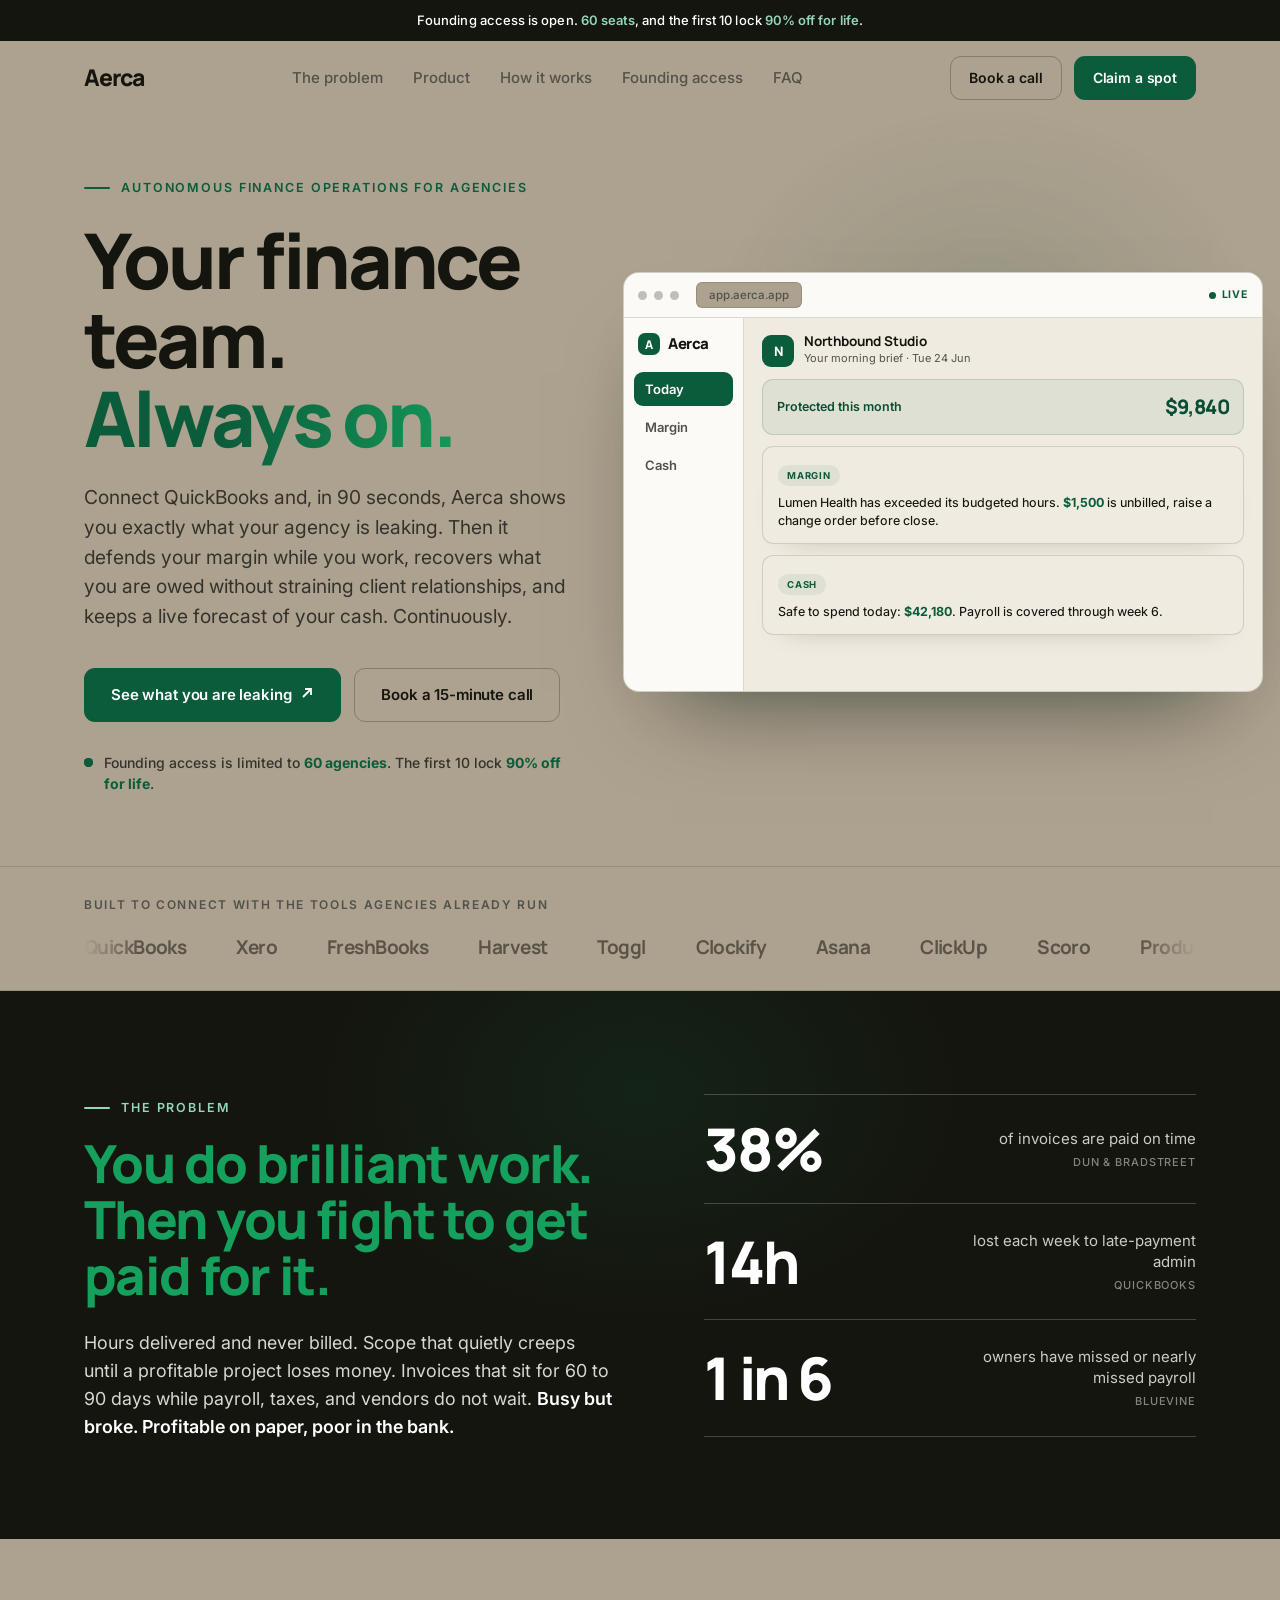
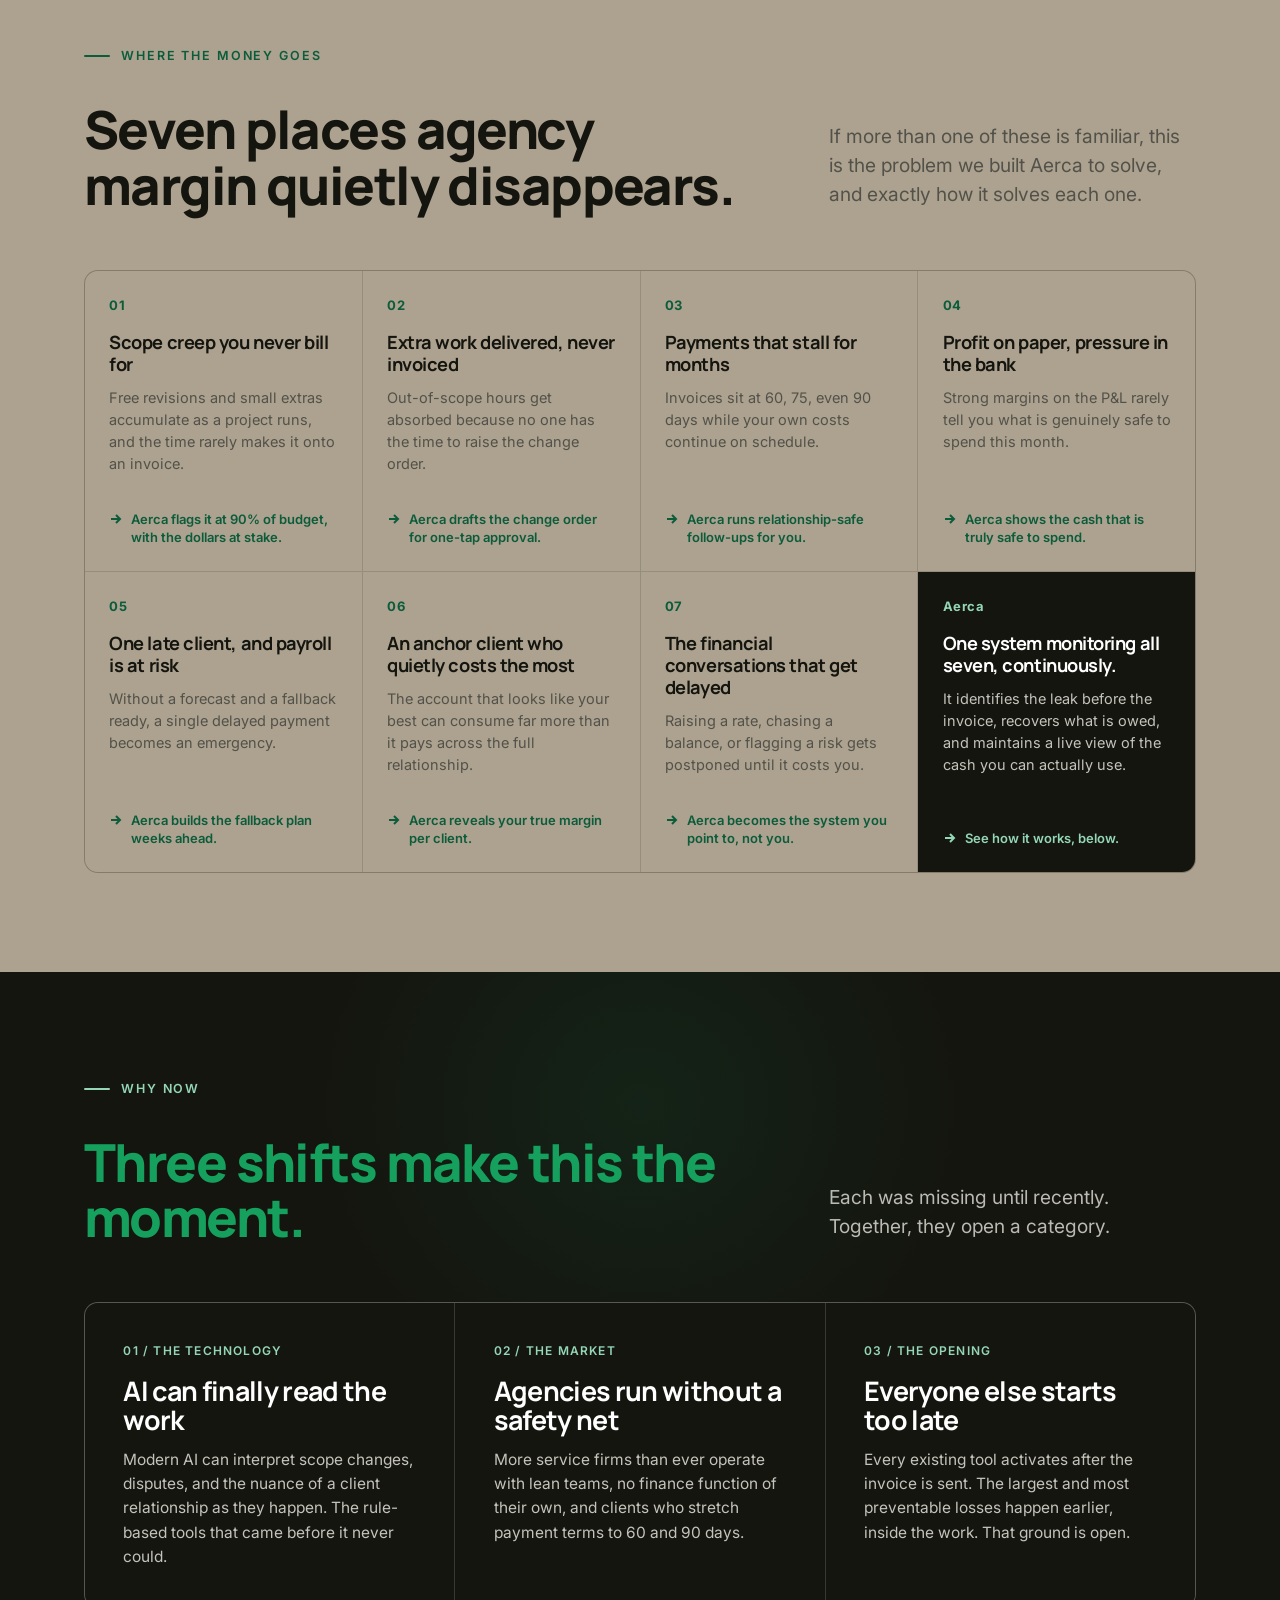
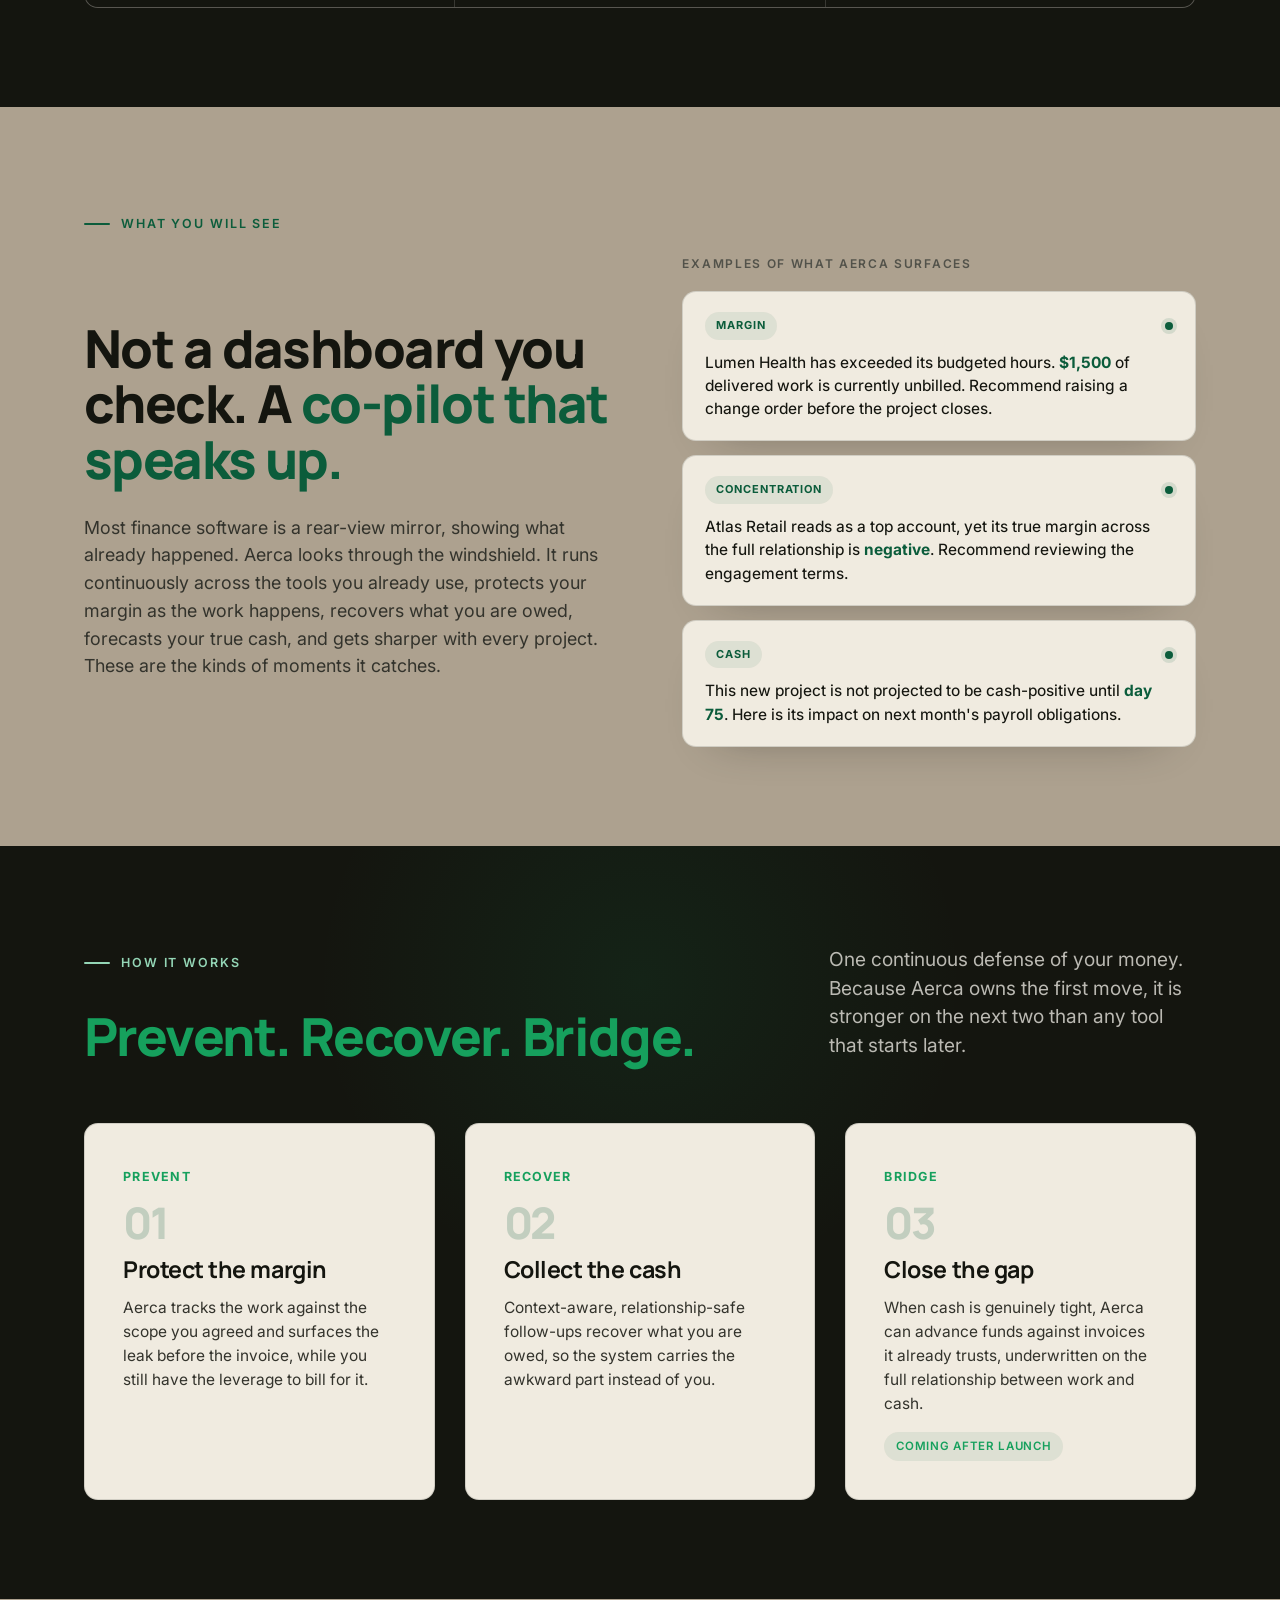
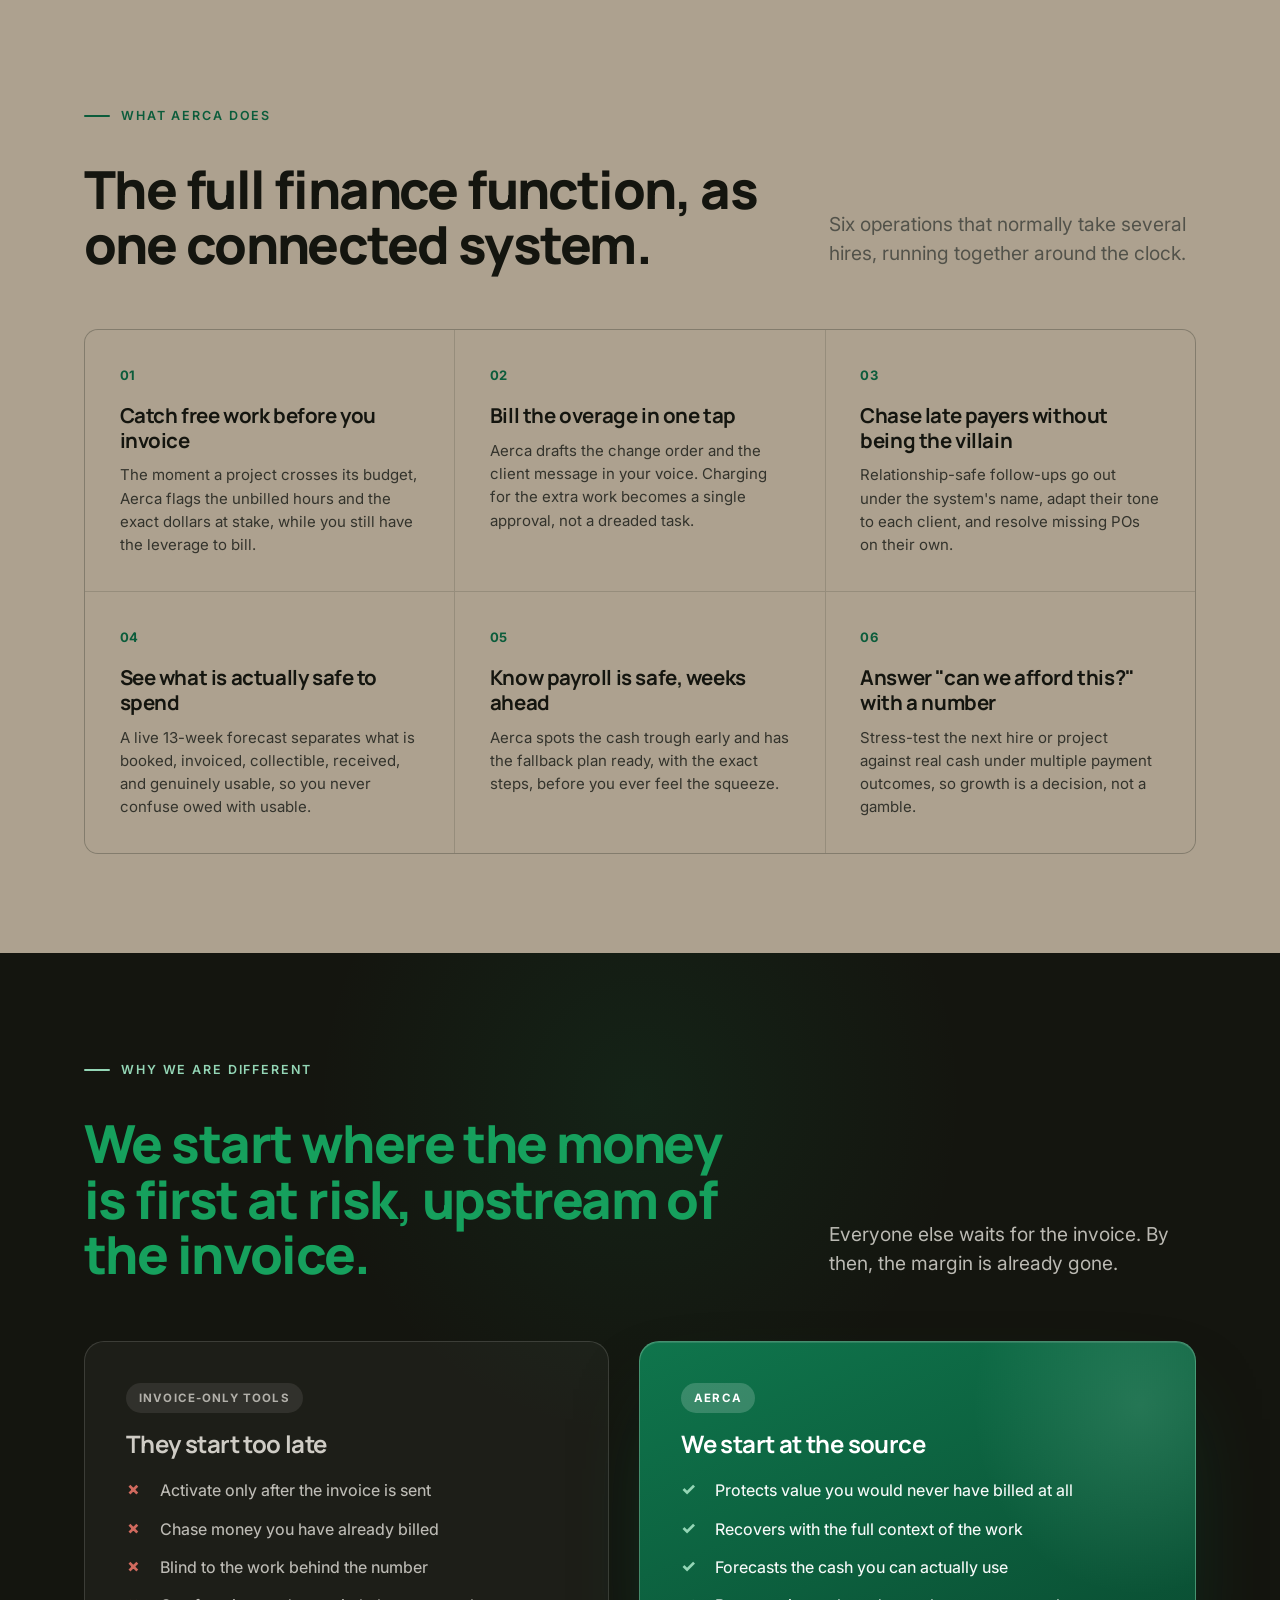
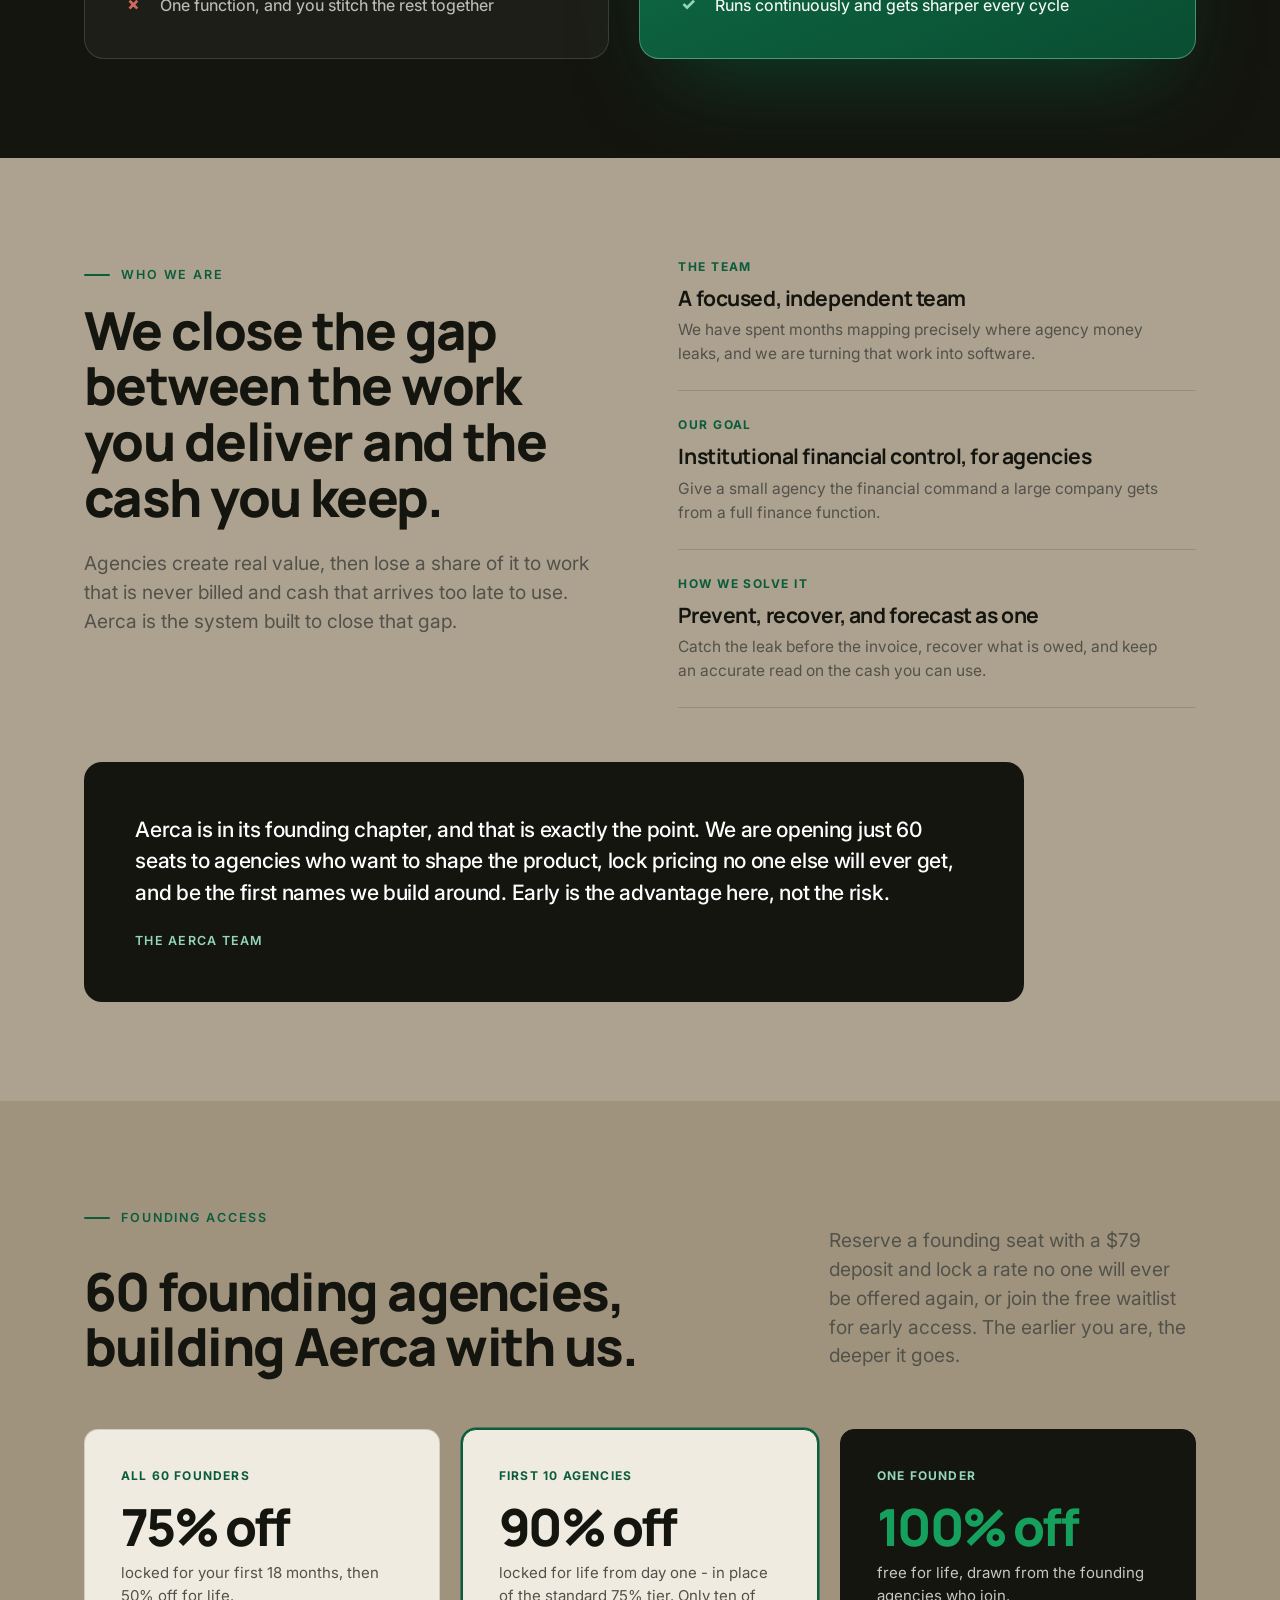
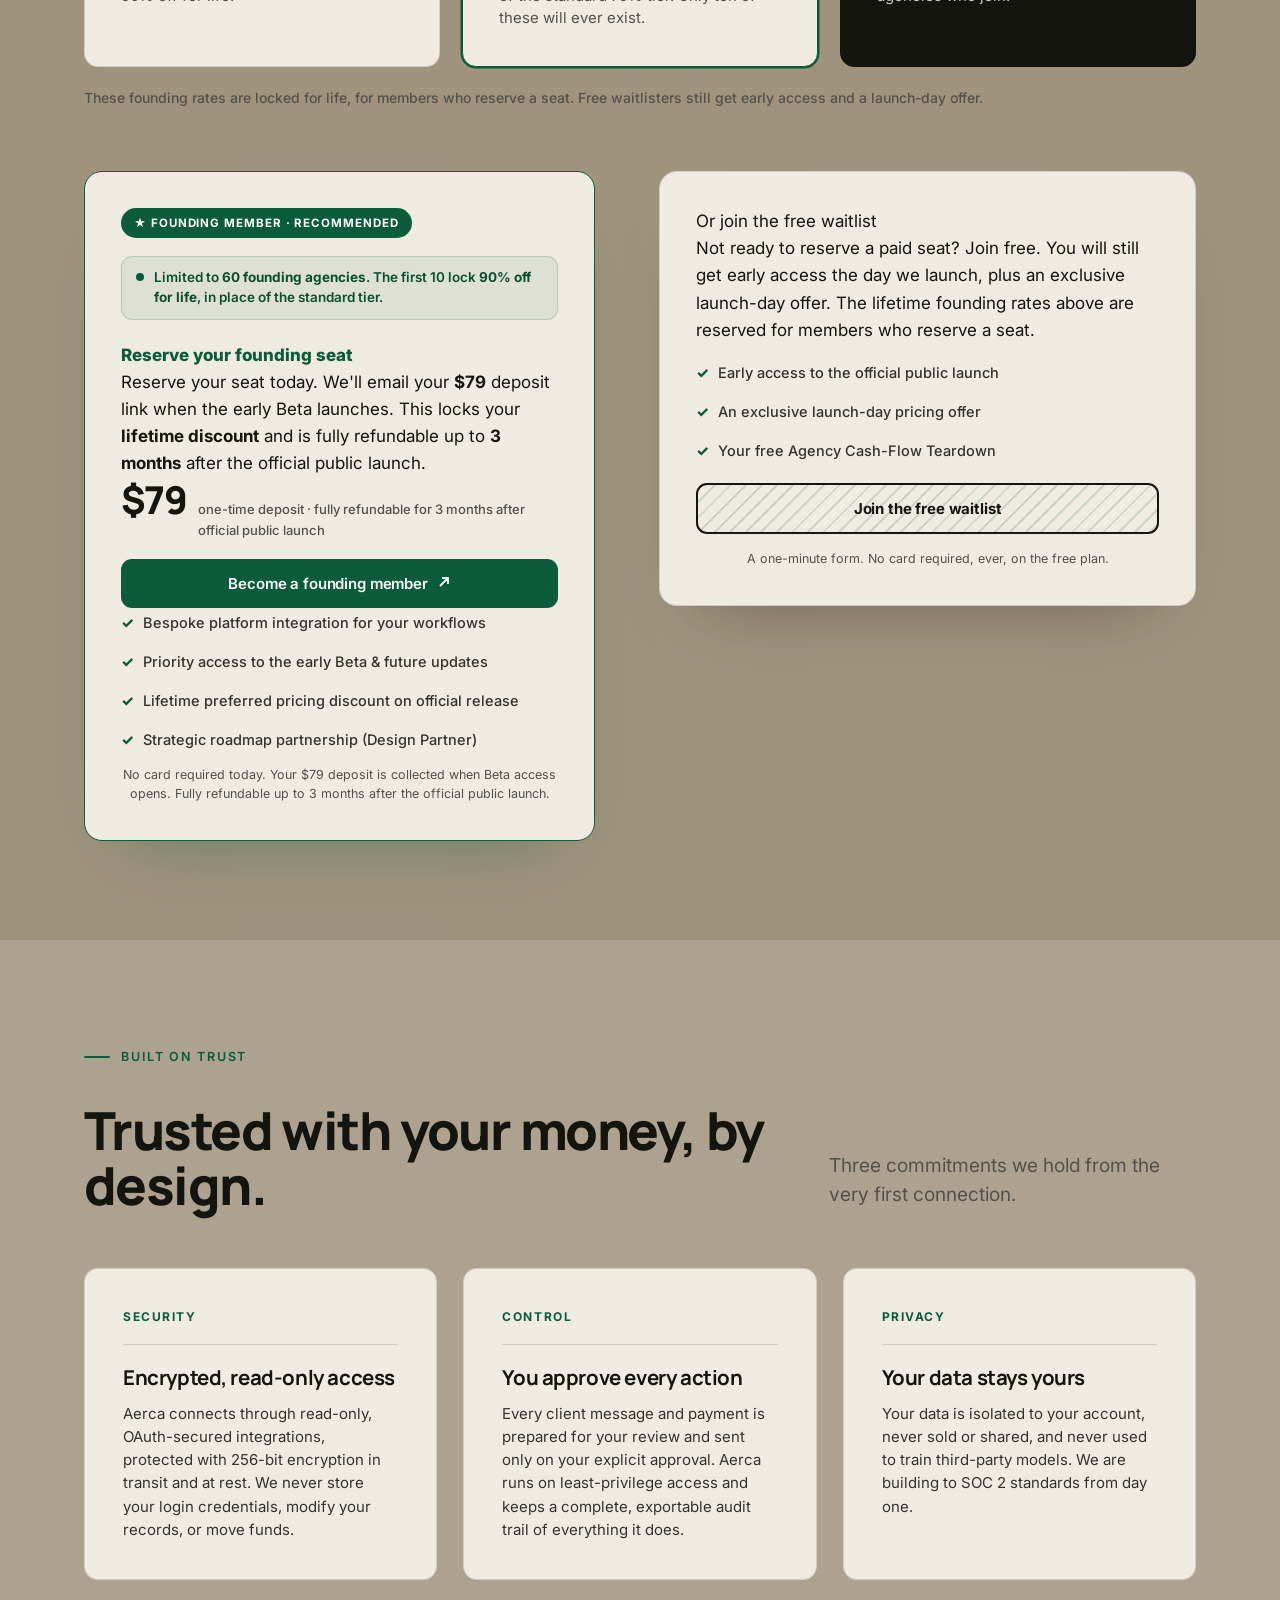
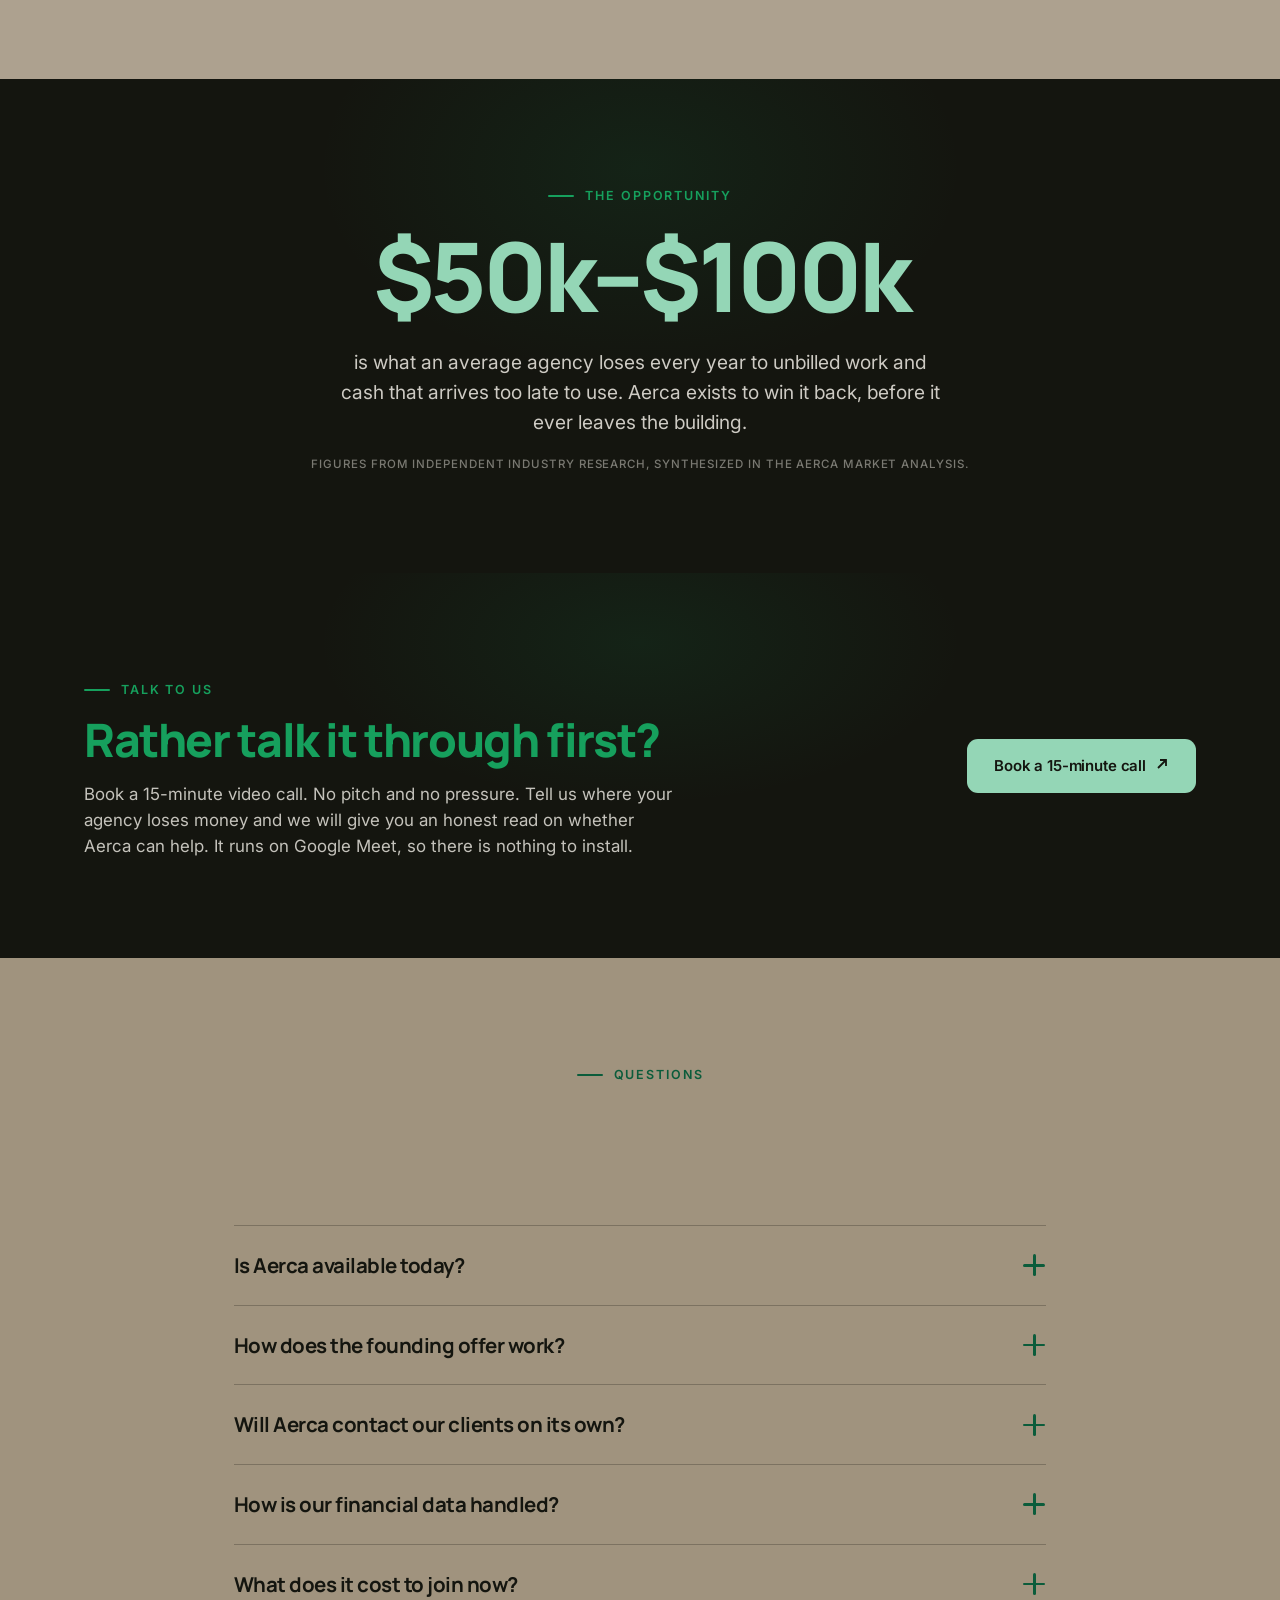
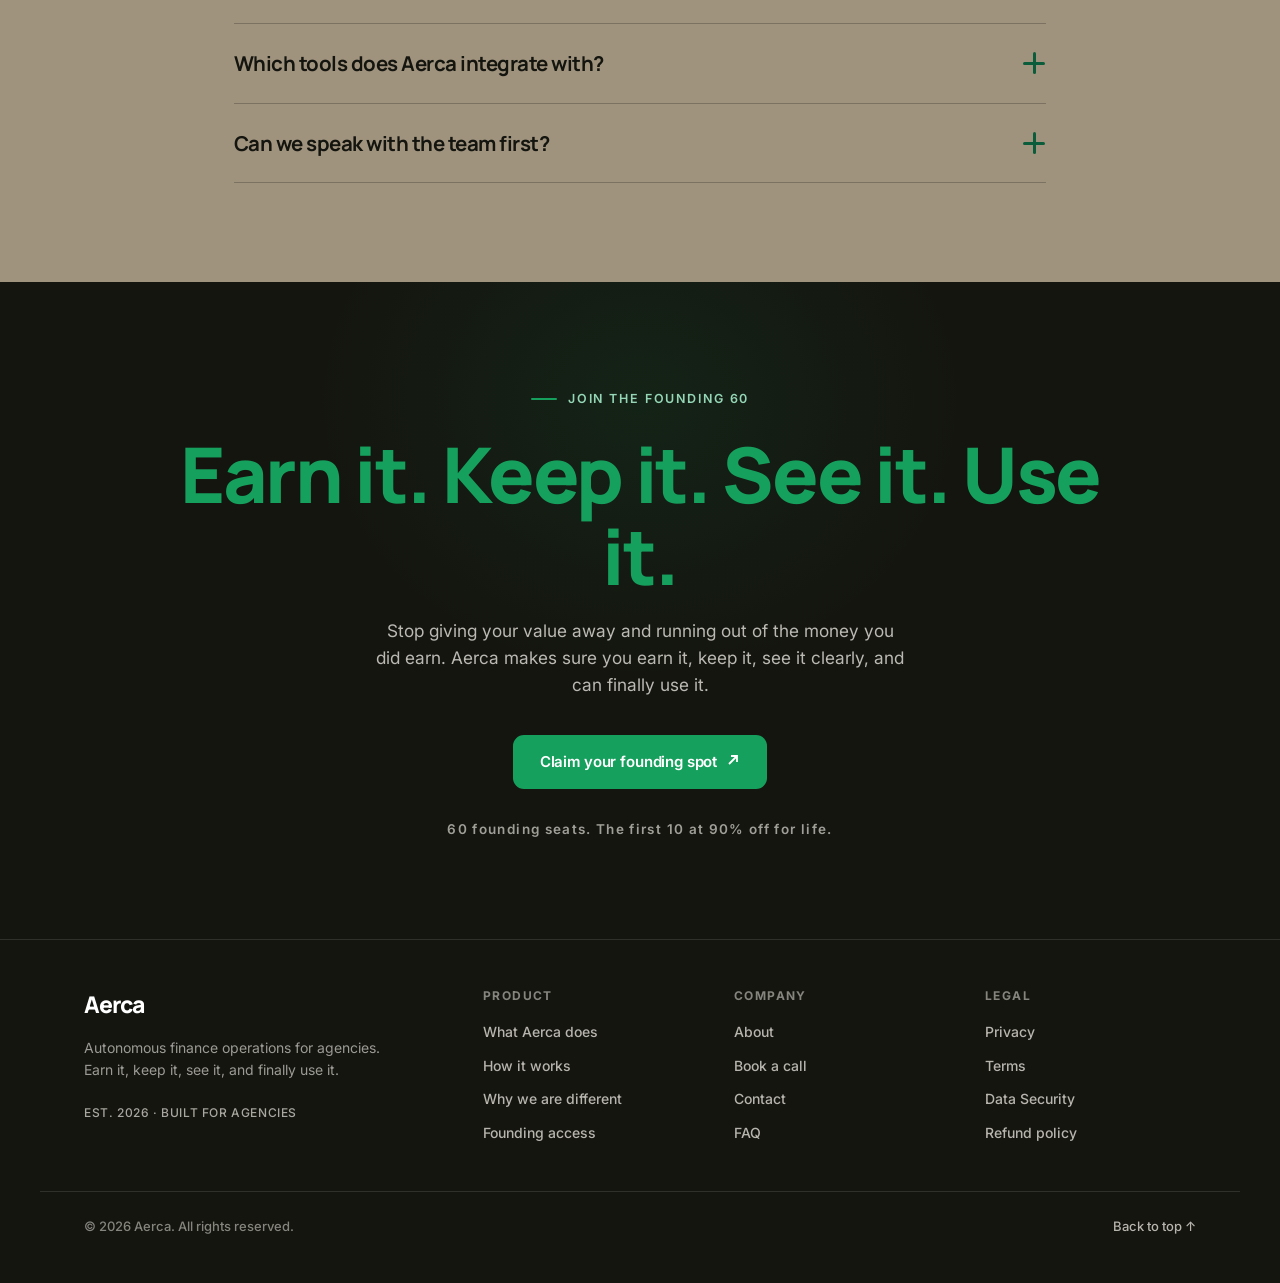
==== commit 745c0dd5: "Darken bg 30% more to rich warm khaki-tan" ====
--- a/index.html
+++ b/index.html
@@ -76,8 +76,8 @@
    Type: Manrope (display) + Inter (UI / body)
    ============================================================ */
 :root{
-  --bg:#CBBFAD;
-  --bg-2:#BEAF9C;
+  --bg:#ADA18F;
+  --bg-2:#A0937E;
   --ink:#14150F;
   --ink-soft:#33332C;
   --muted:#52524A;
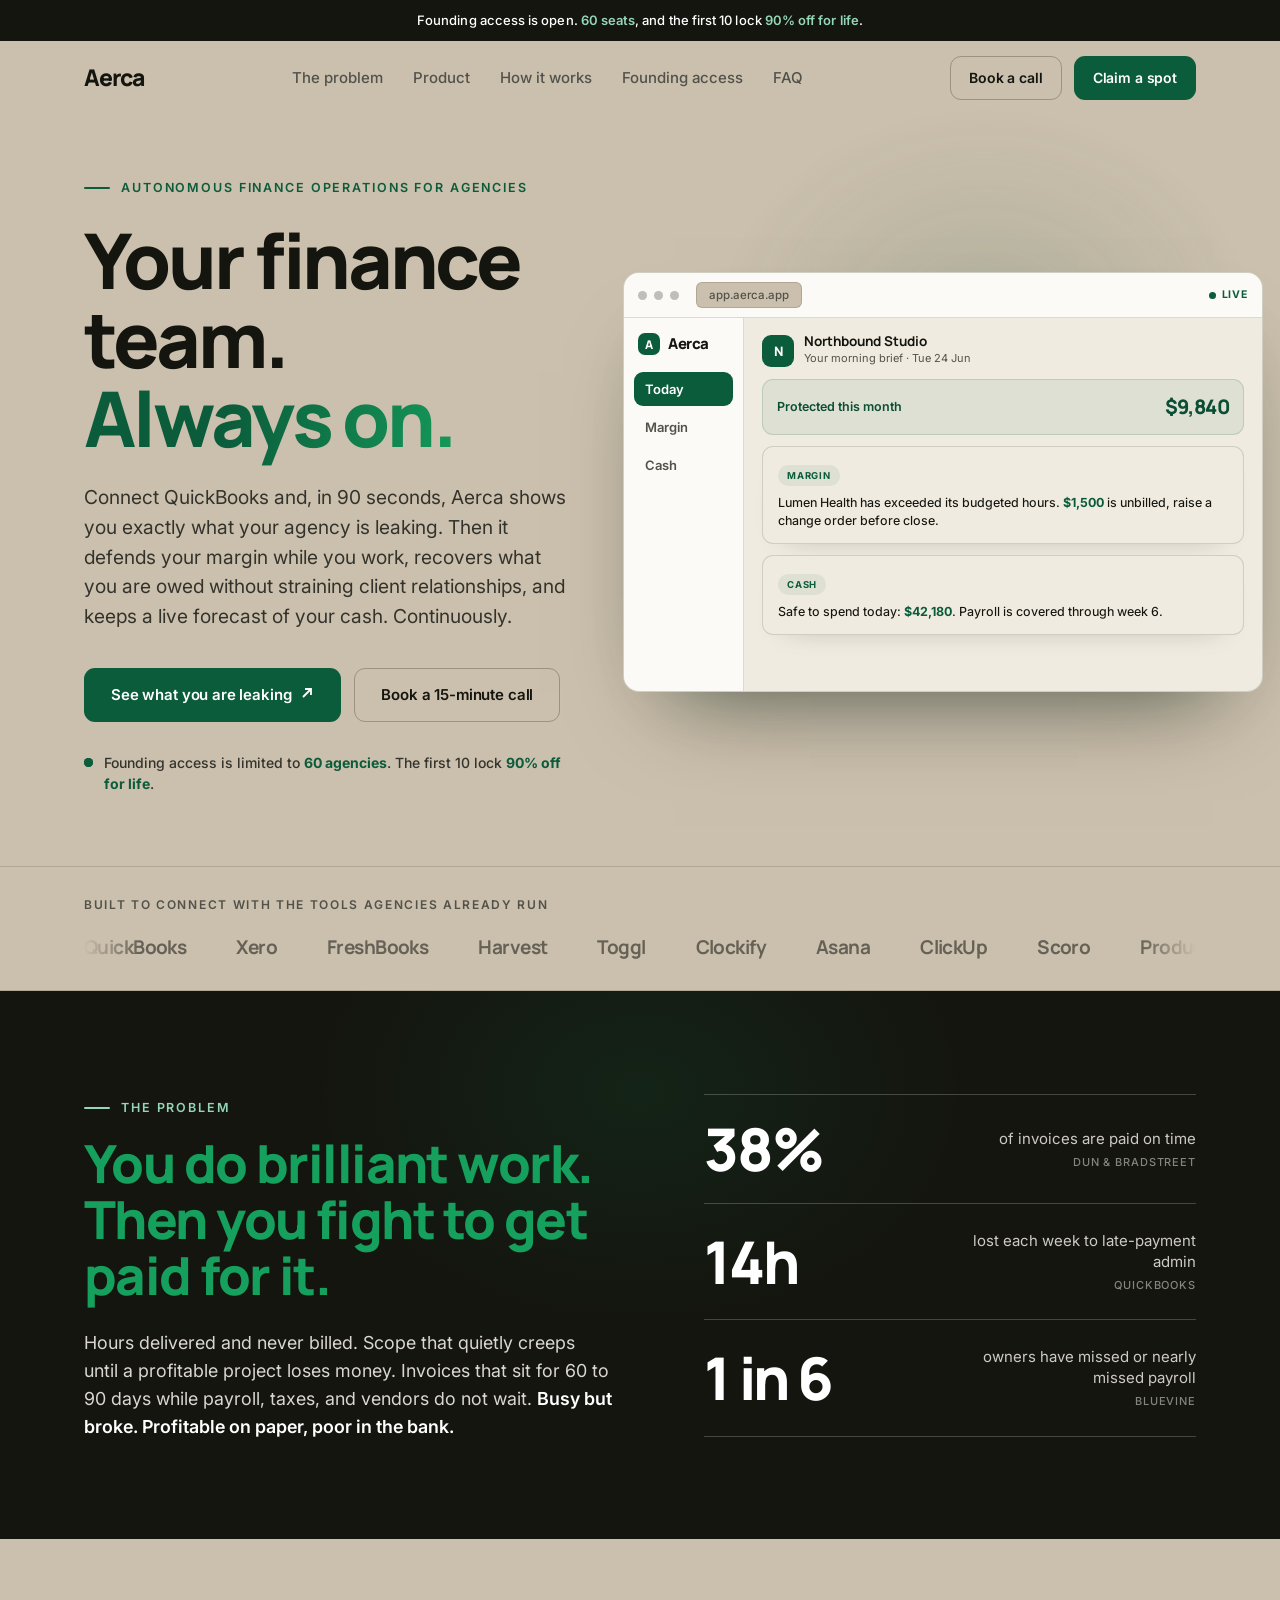
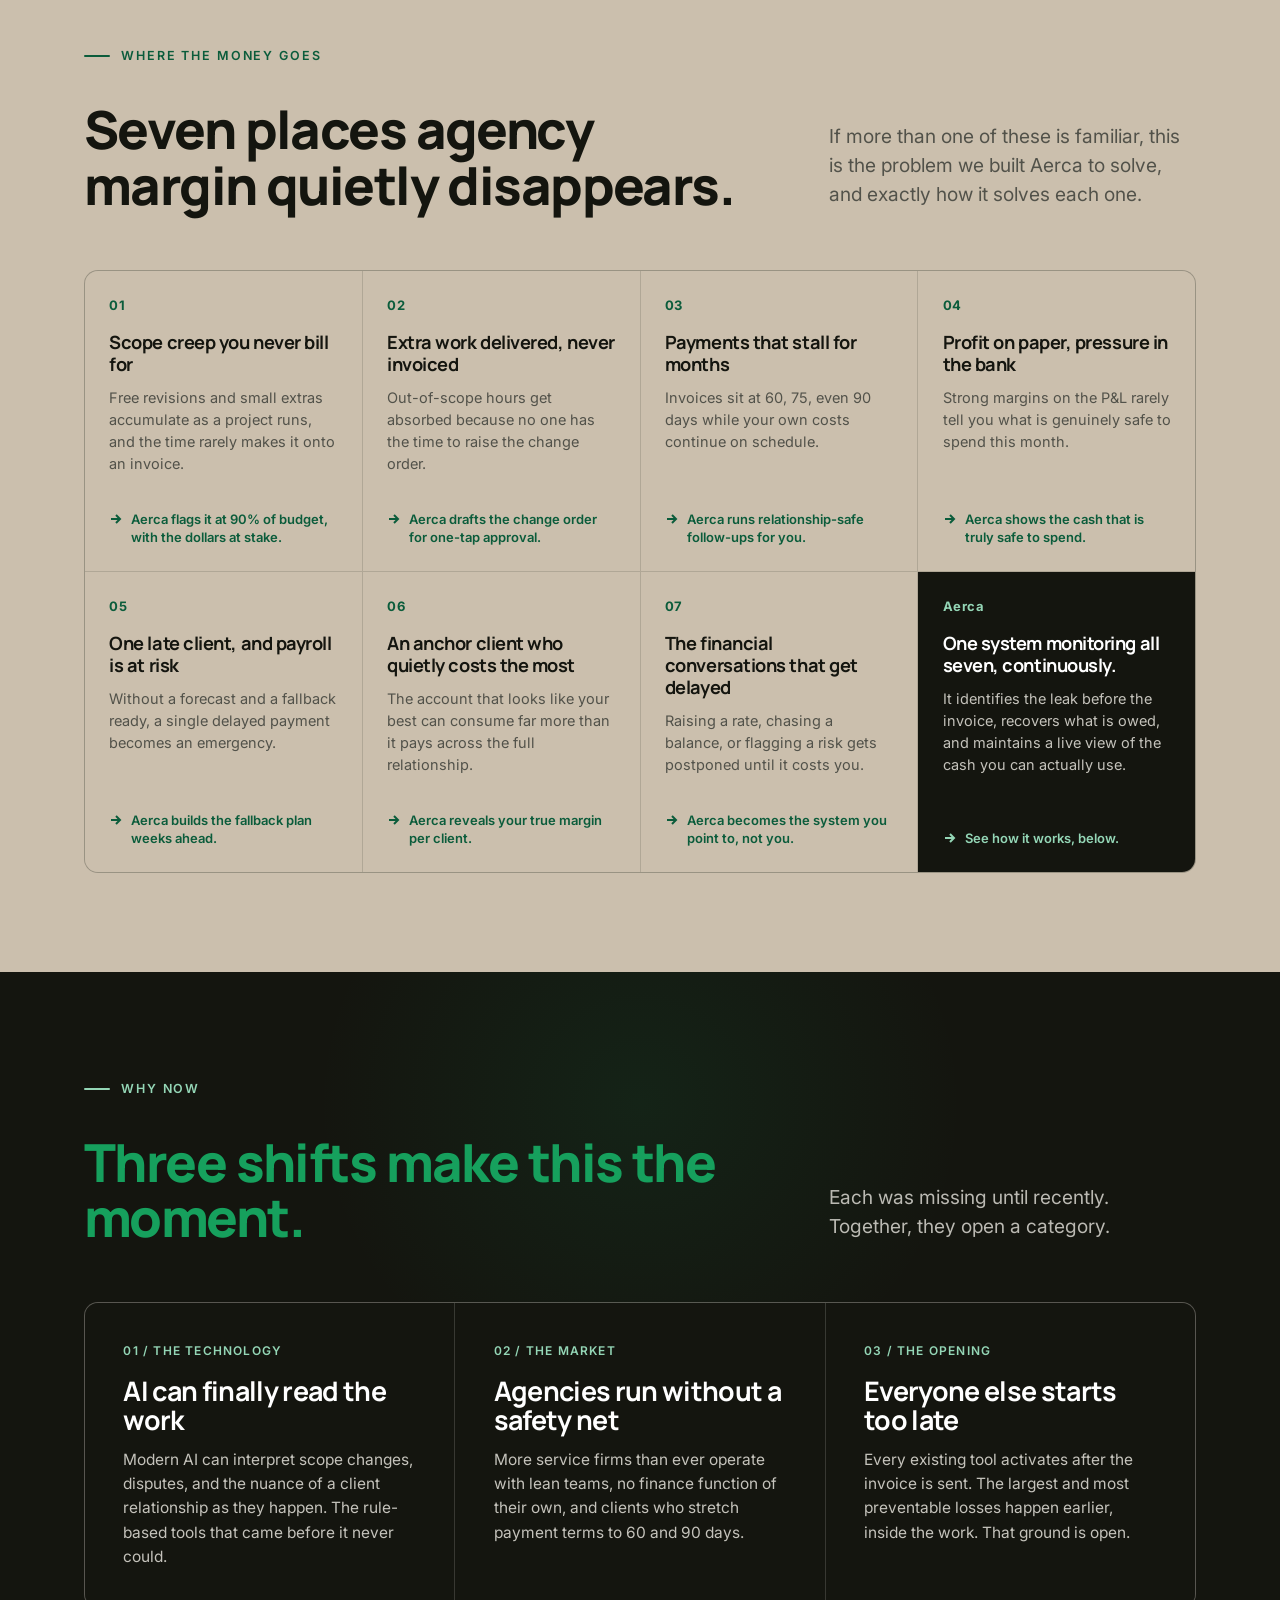
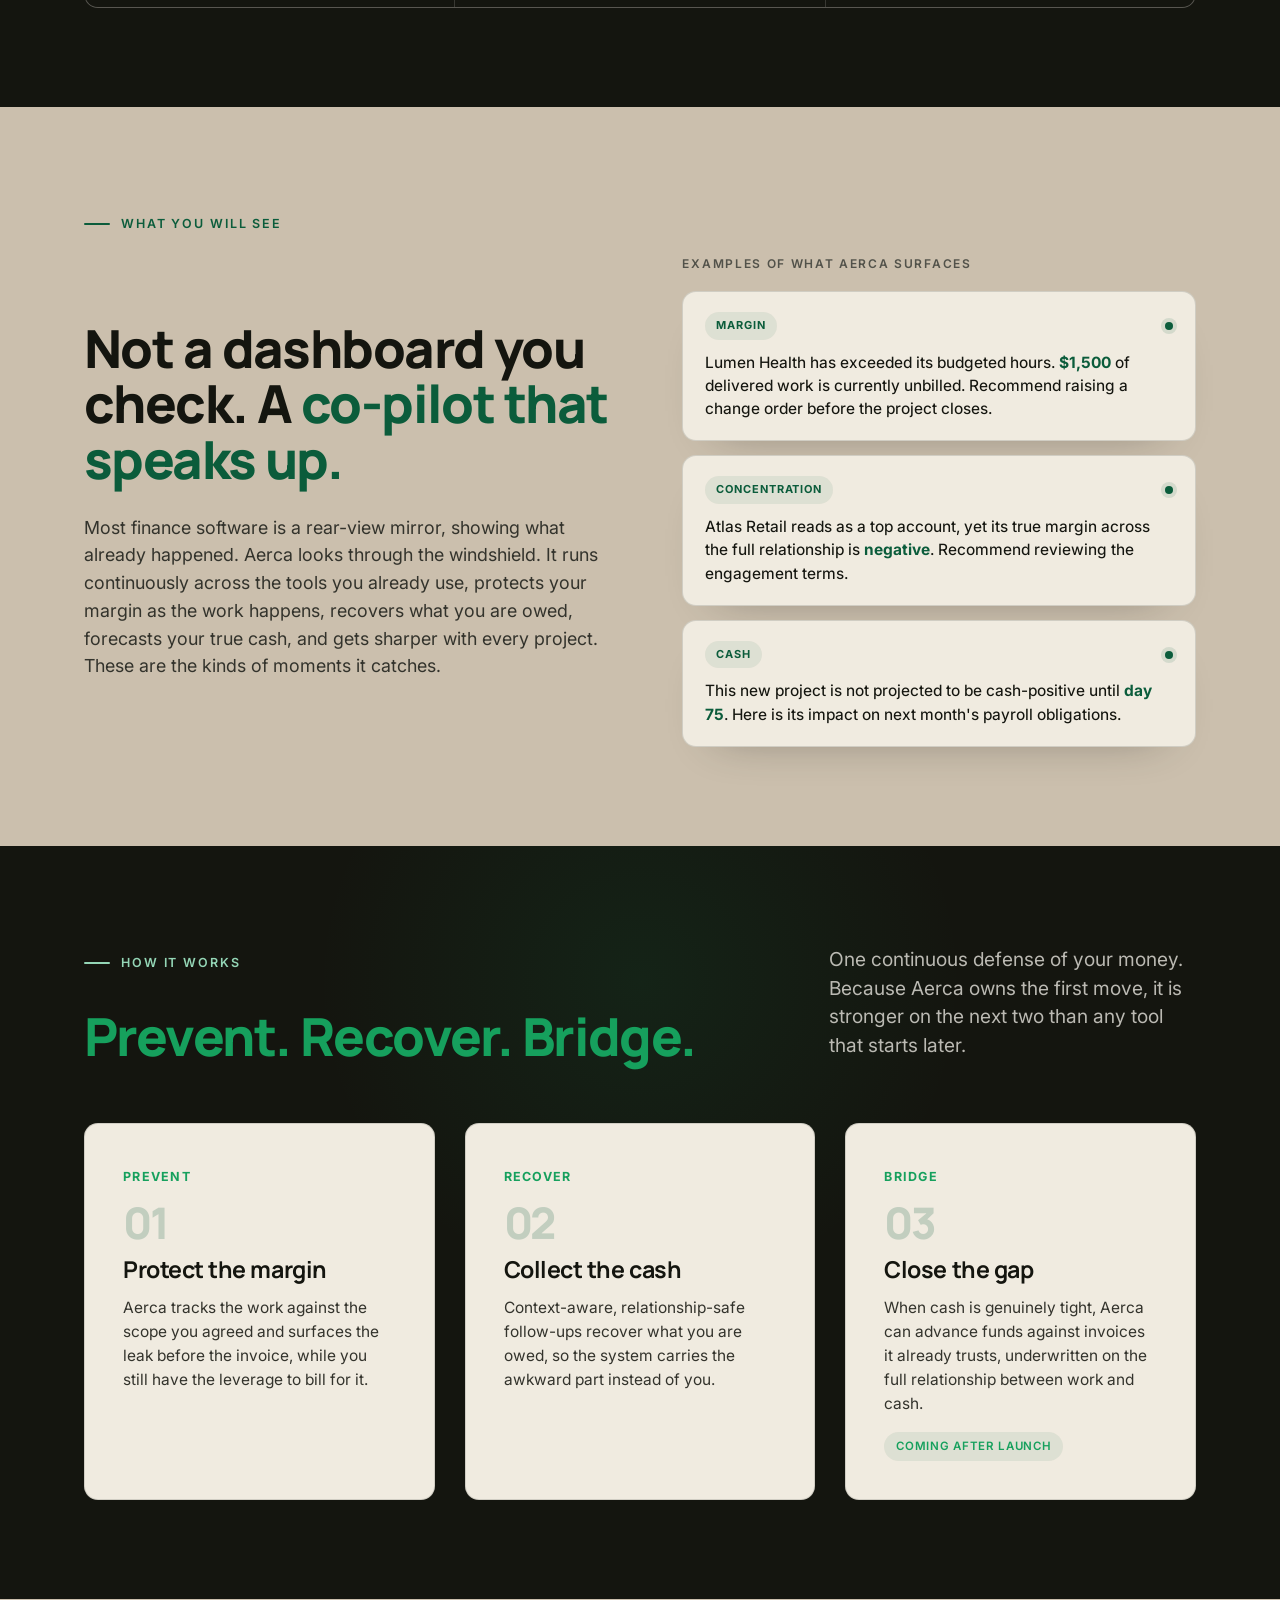
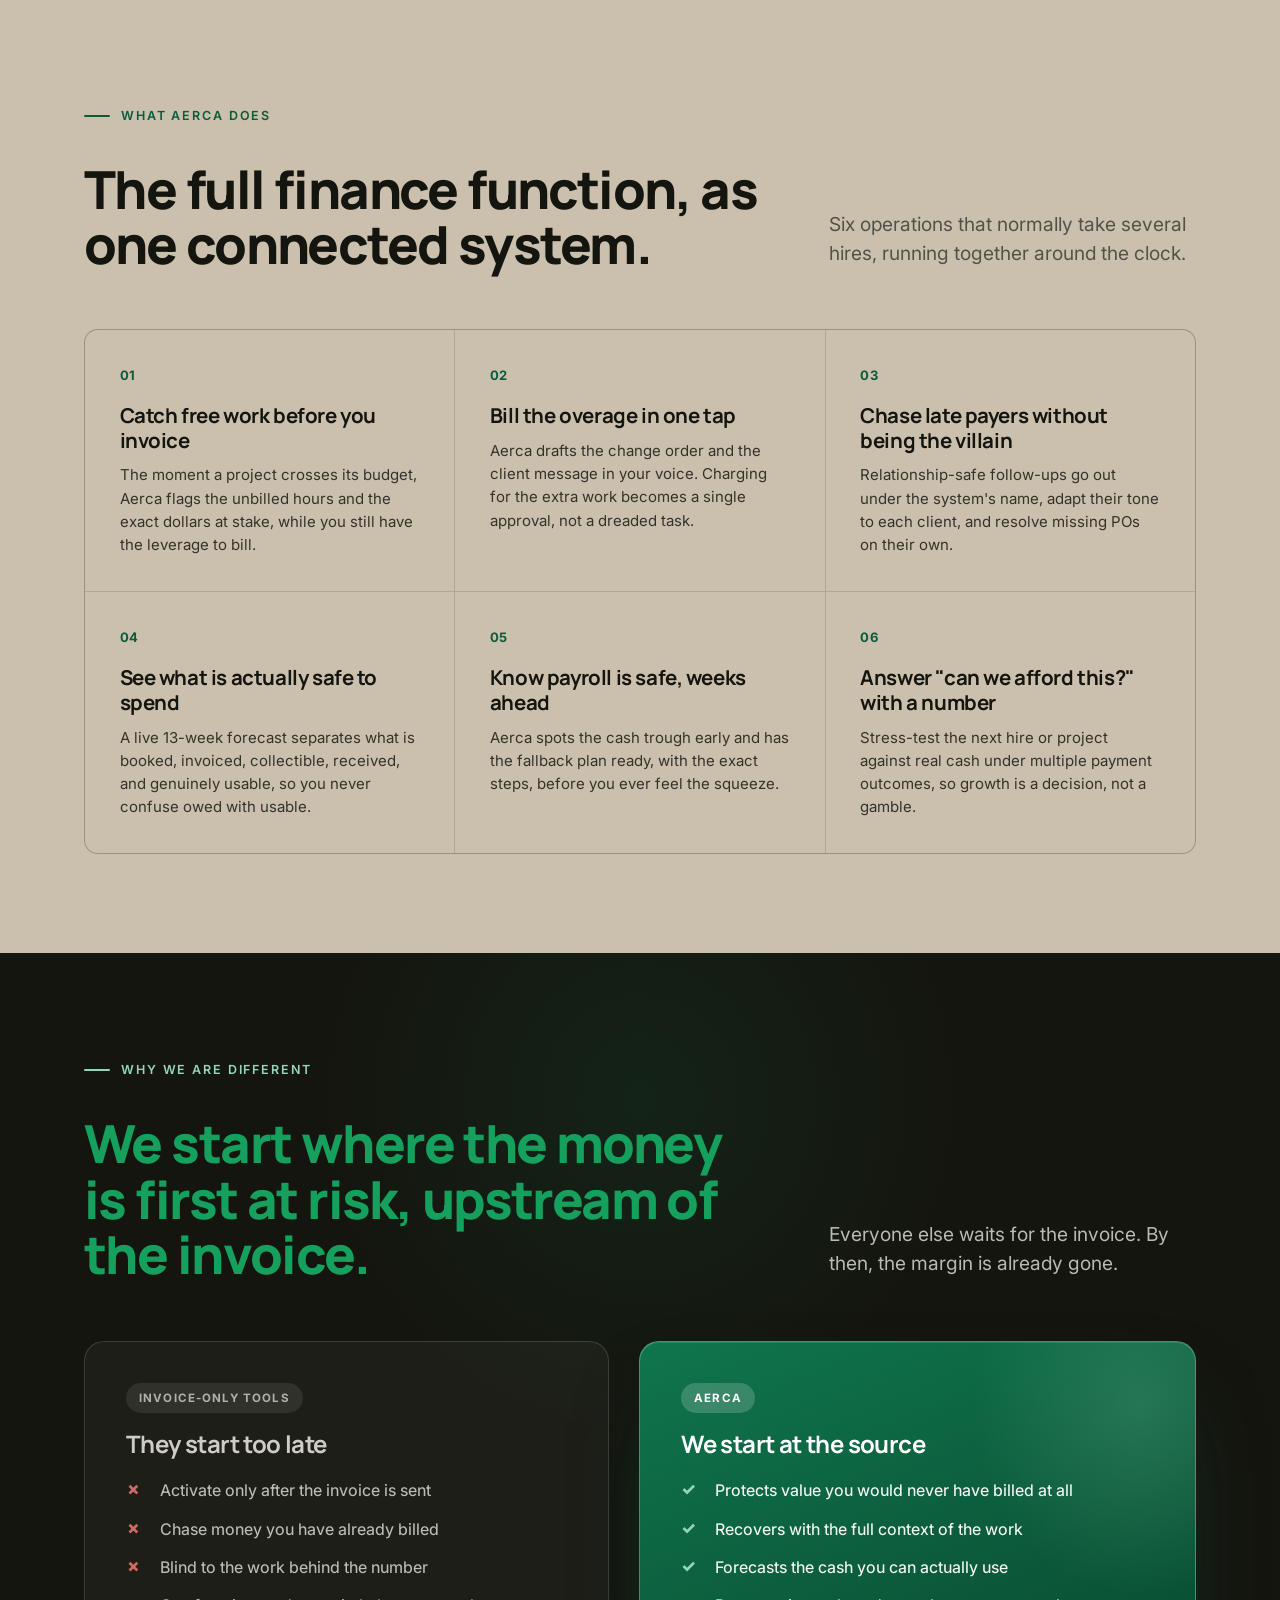
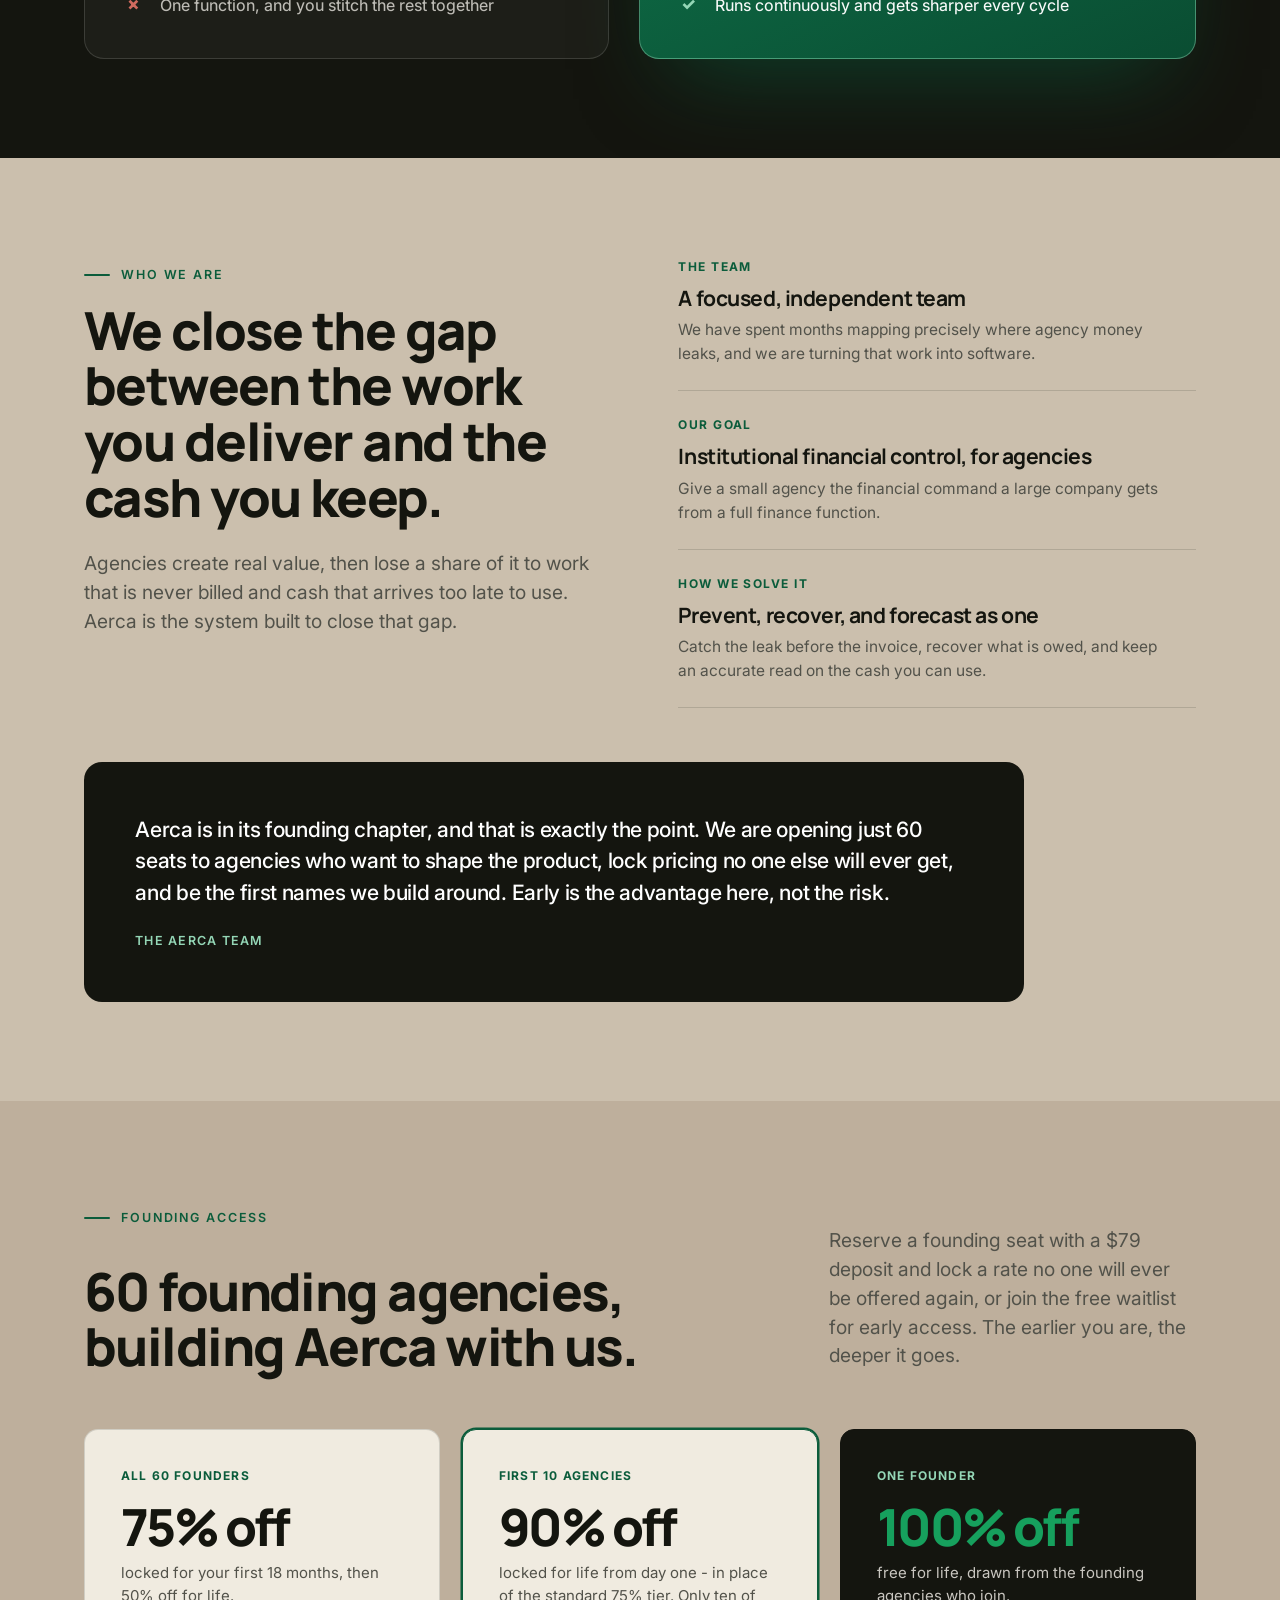
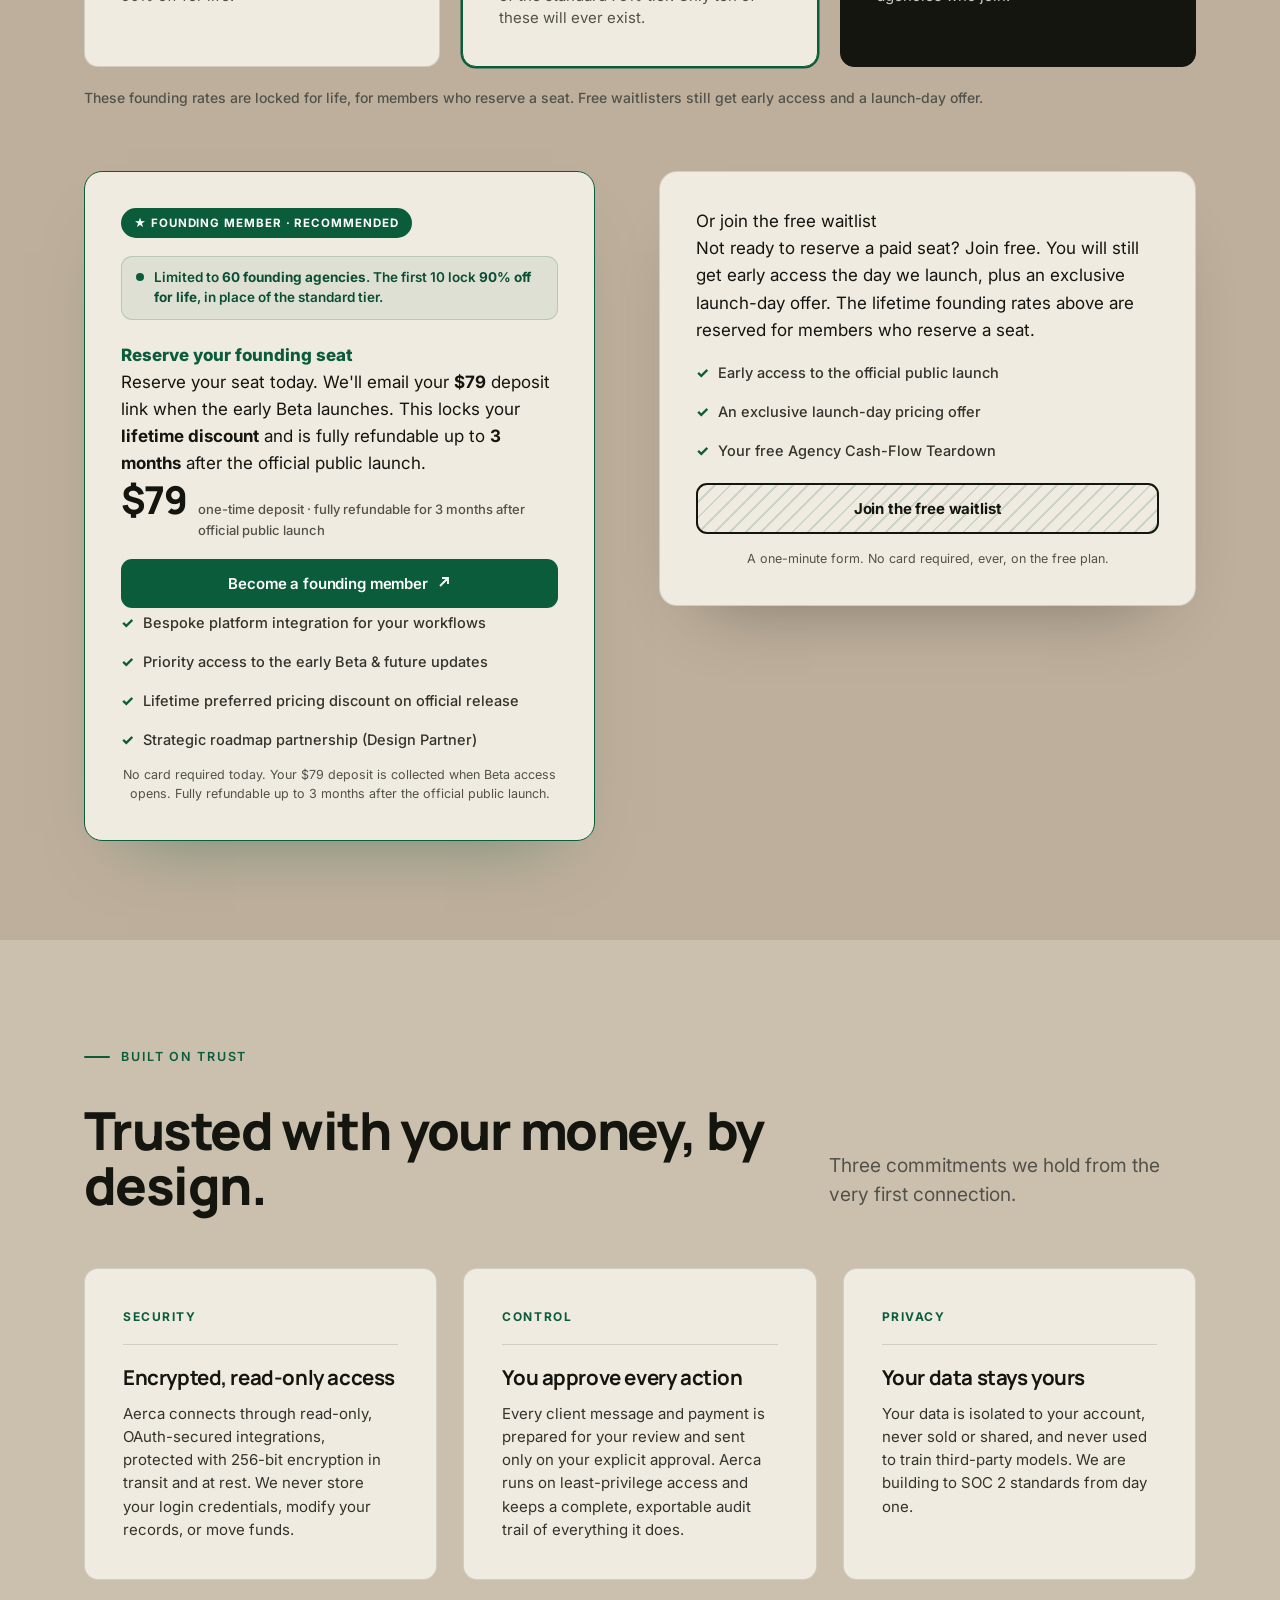
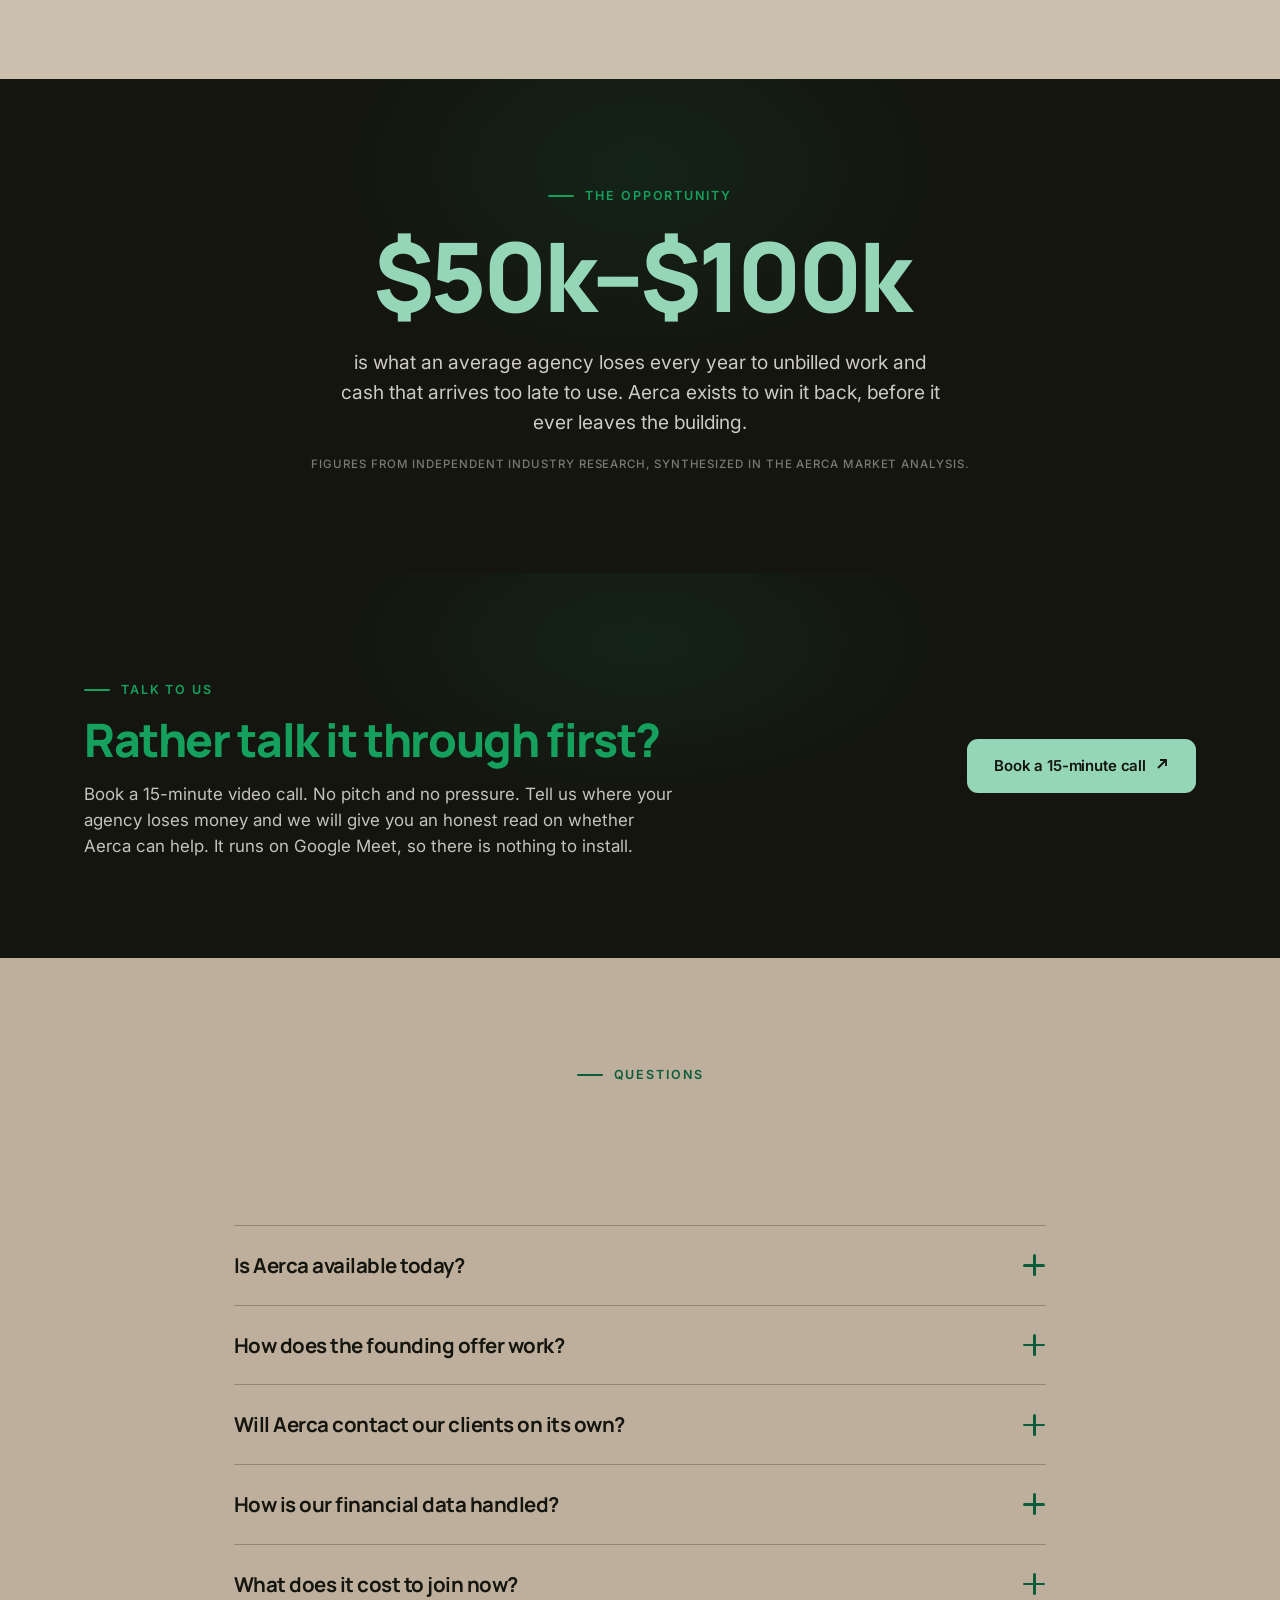
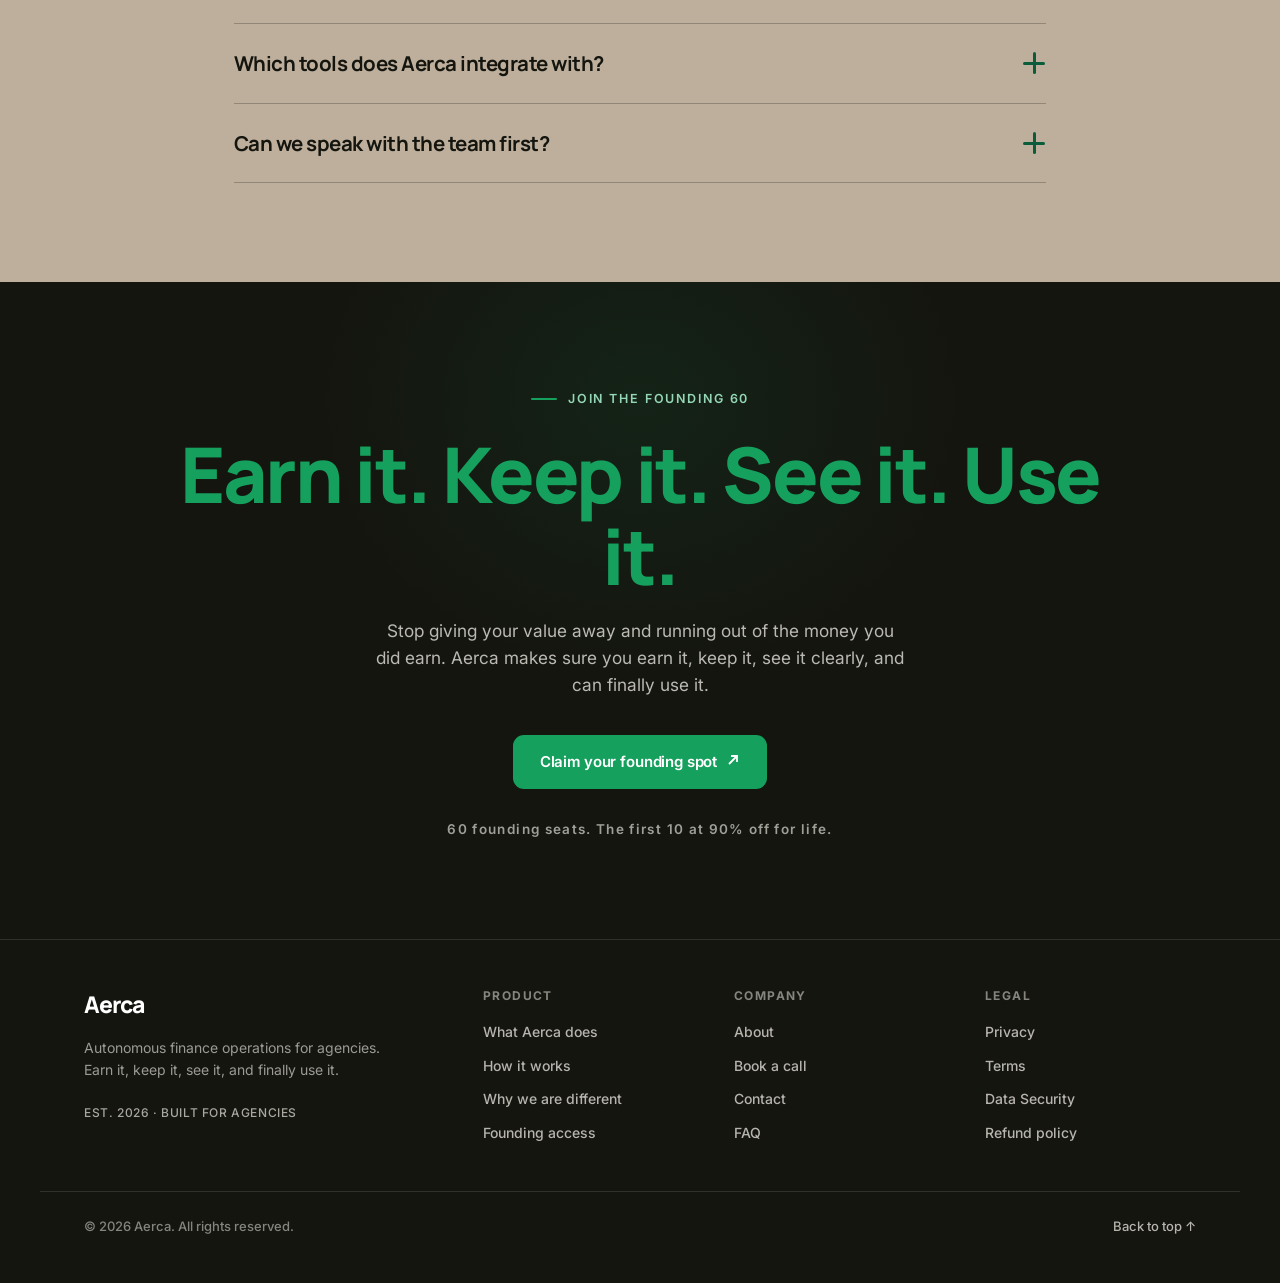
==== commit a3257c5c: "Revert to lighter warm tan #CBBFAD" ====
--- a/index.html
+++ b/index.html
@@ -76,8 +76,8 @@
    Type: Manrope (display) + Inter (UI / body)
    ============================================================ */
 :root{
-  --bg:#ADA18F;
-  --bg-2:#A0937E;
+  --bg:#CBBFAD;
+  --bg-2:#BEAF9C;
   --ink:#14150F;
   --ink-soft:#33332C;
   --muted:#52524A;
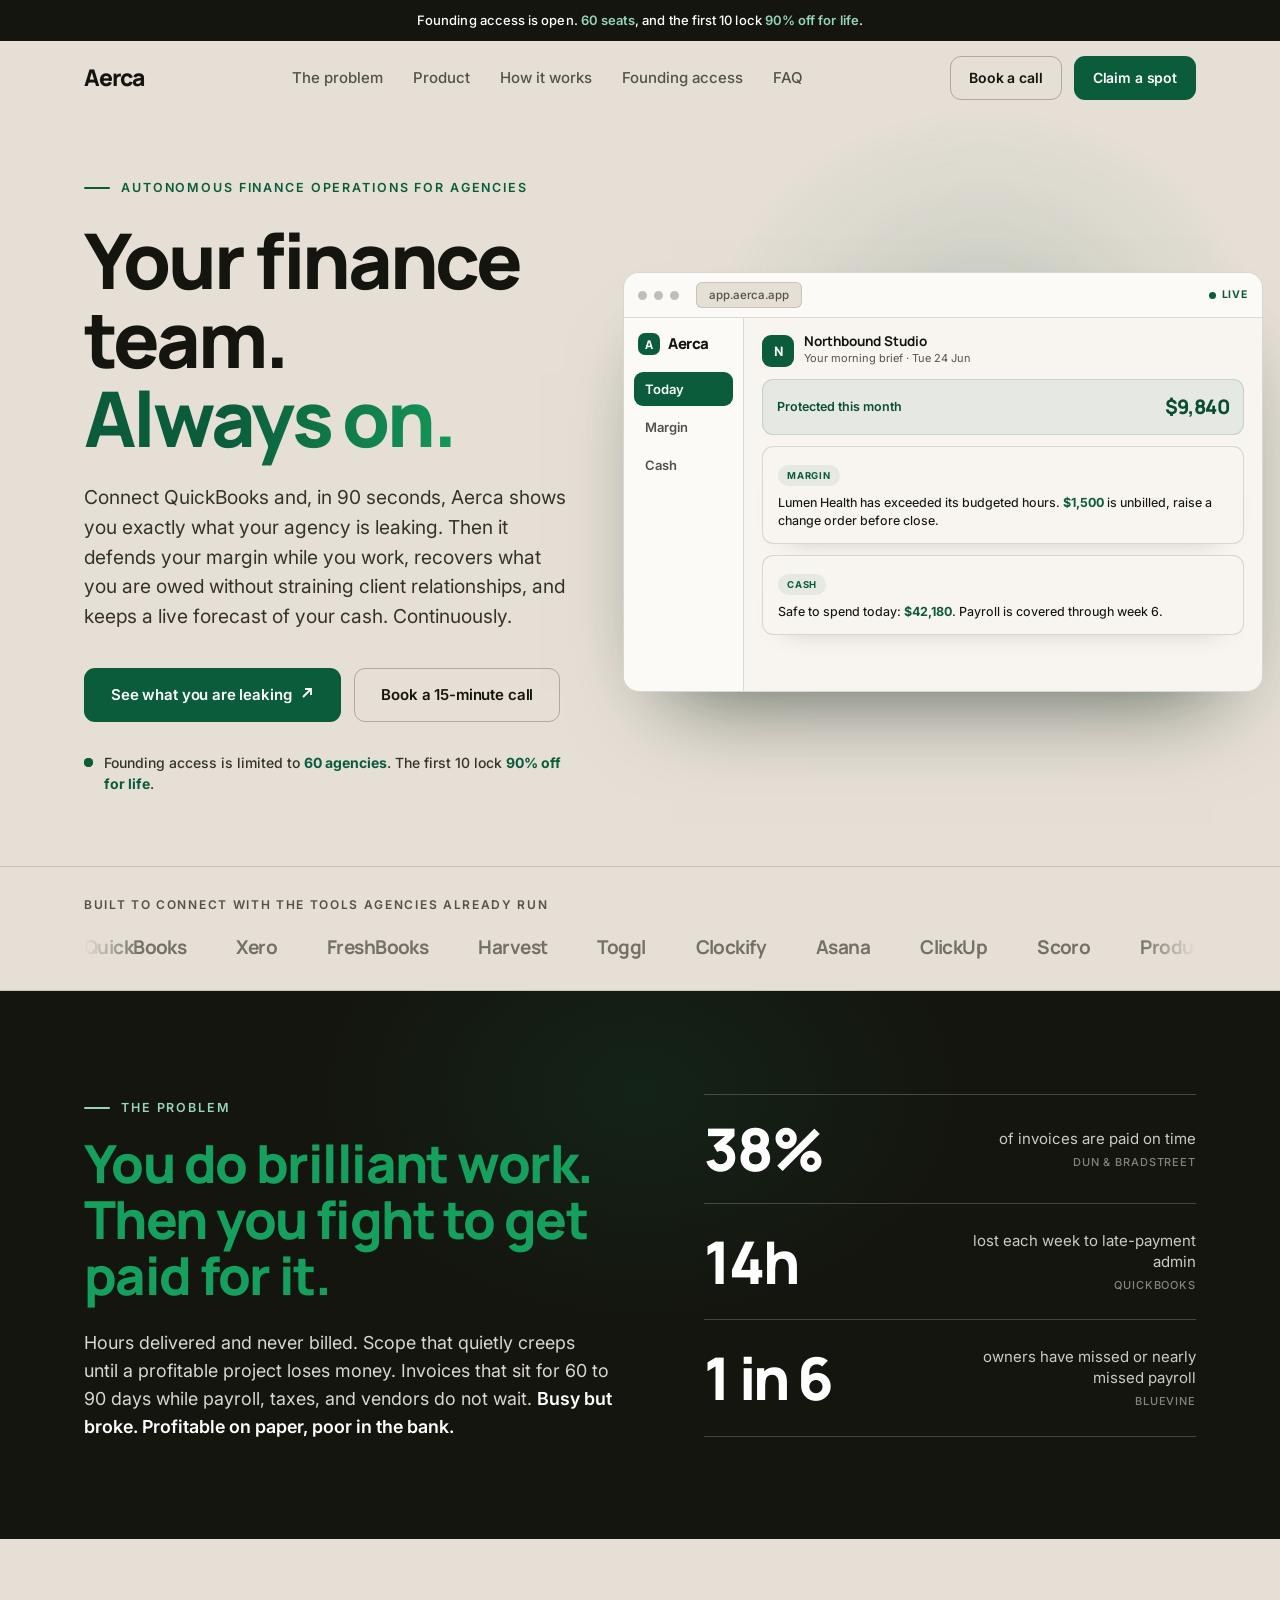
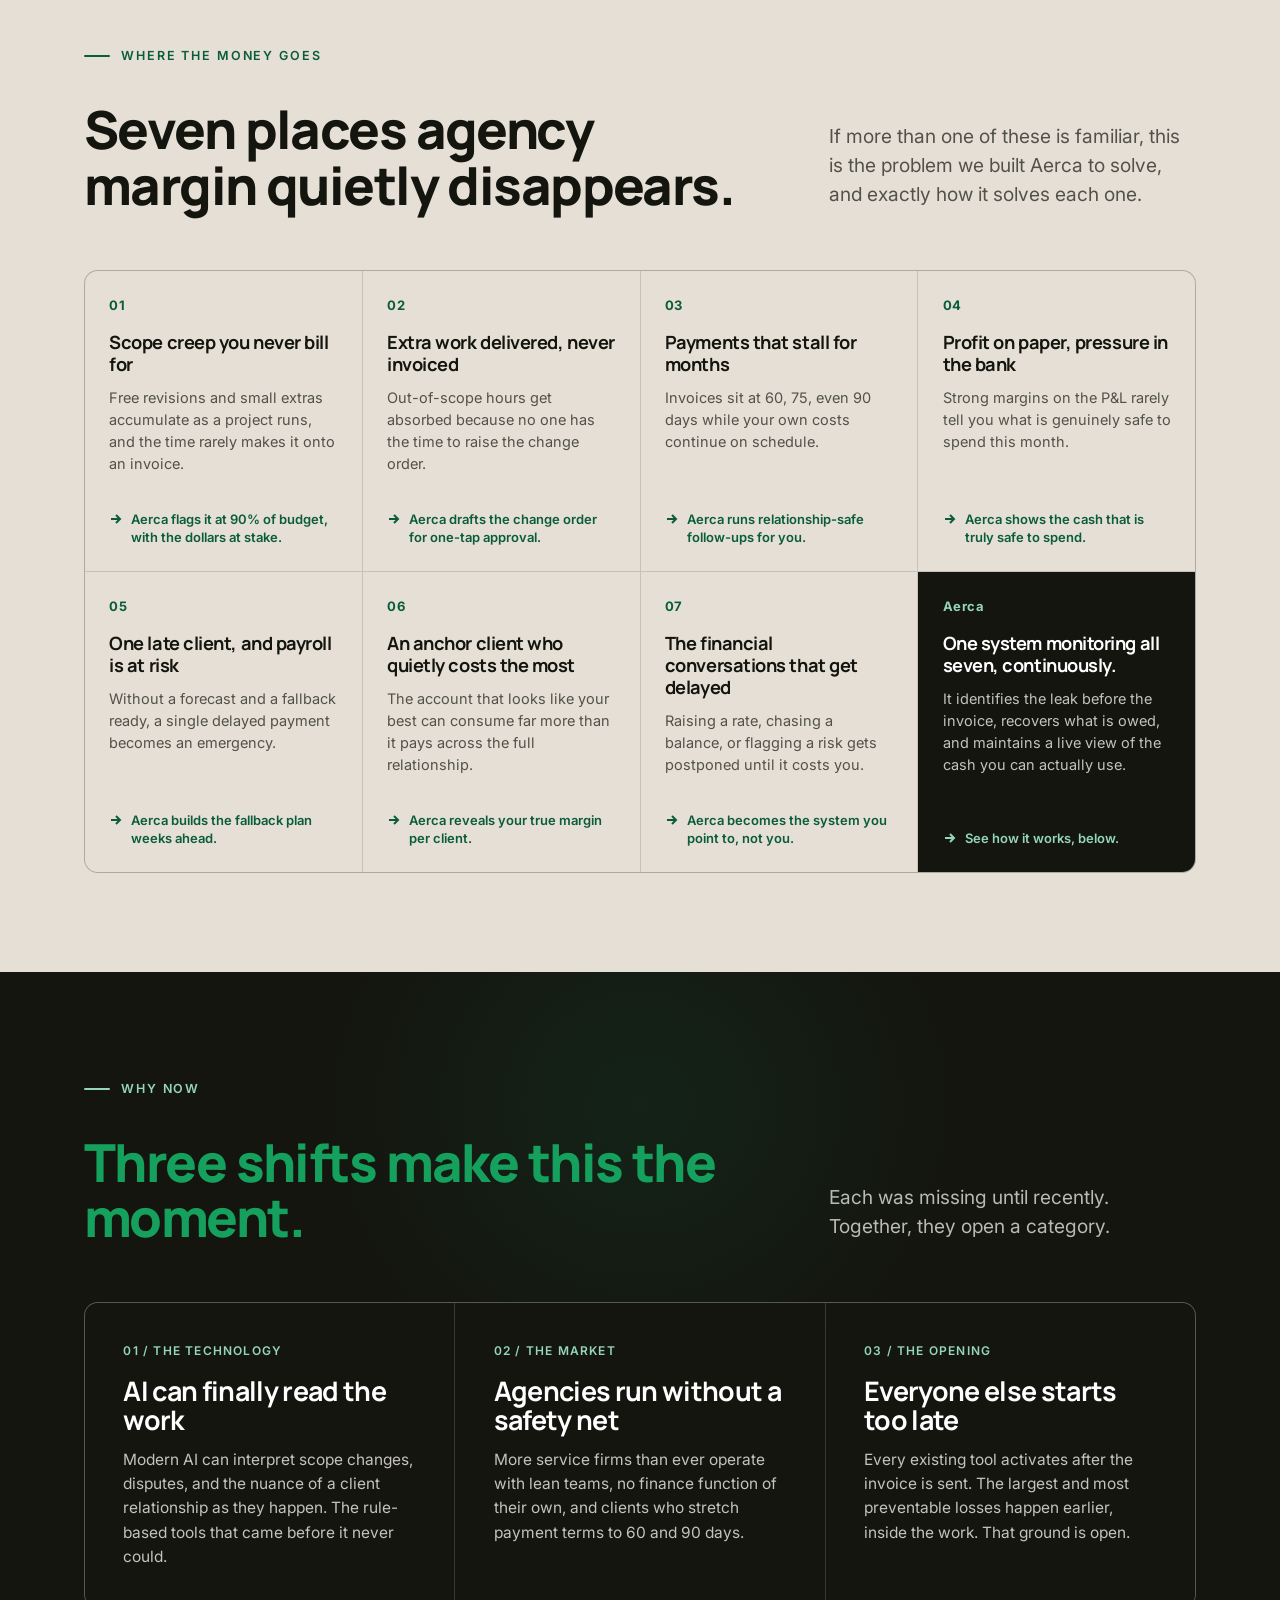
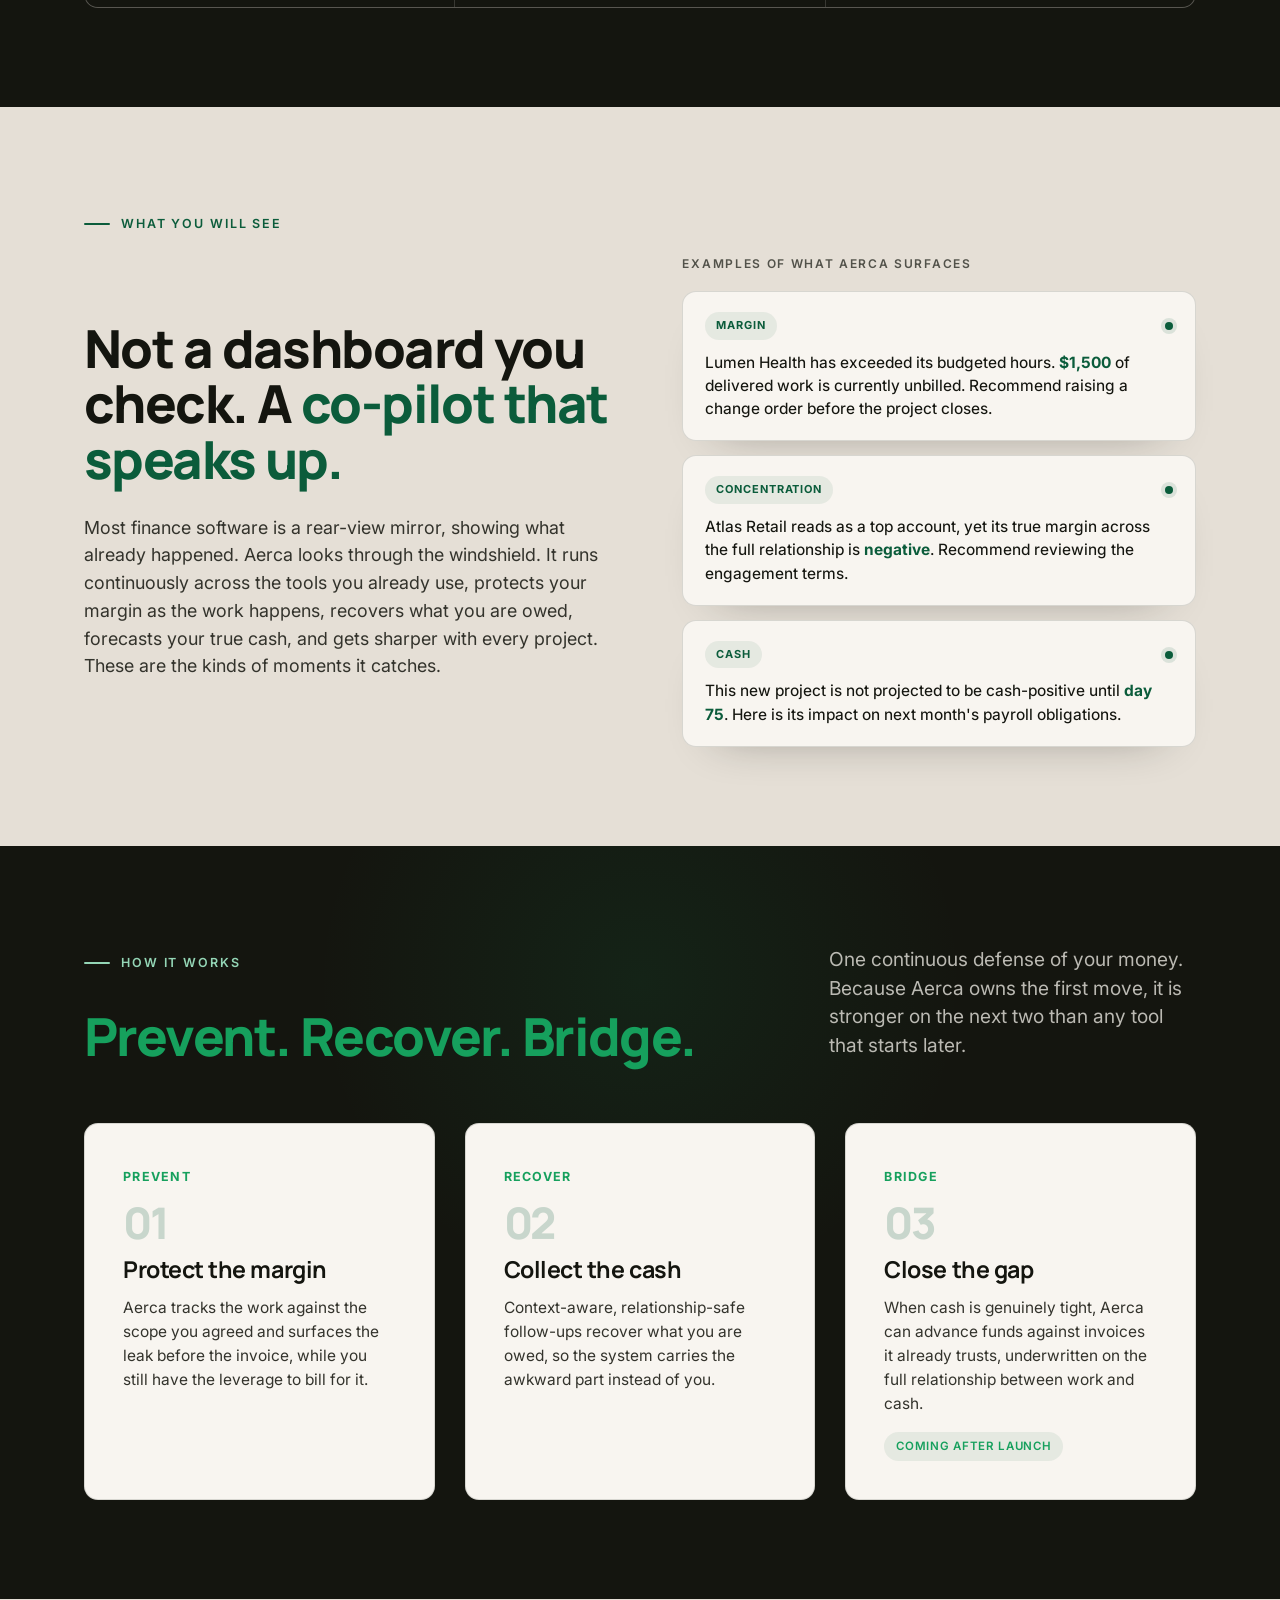
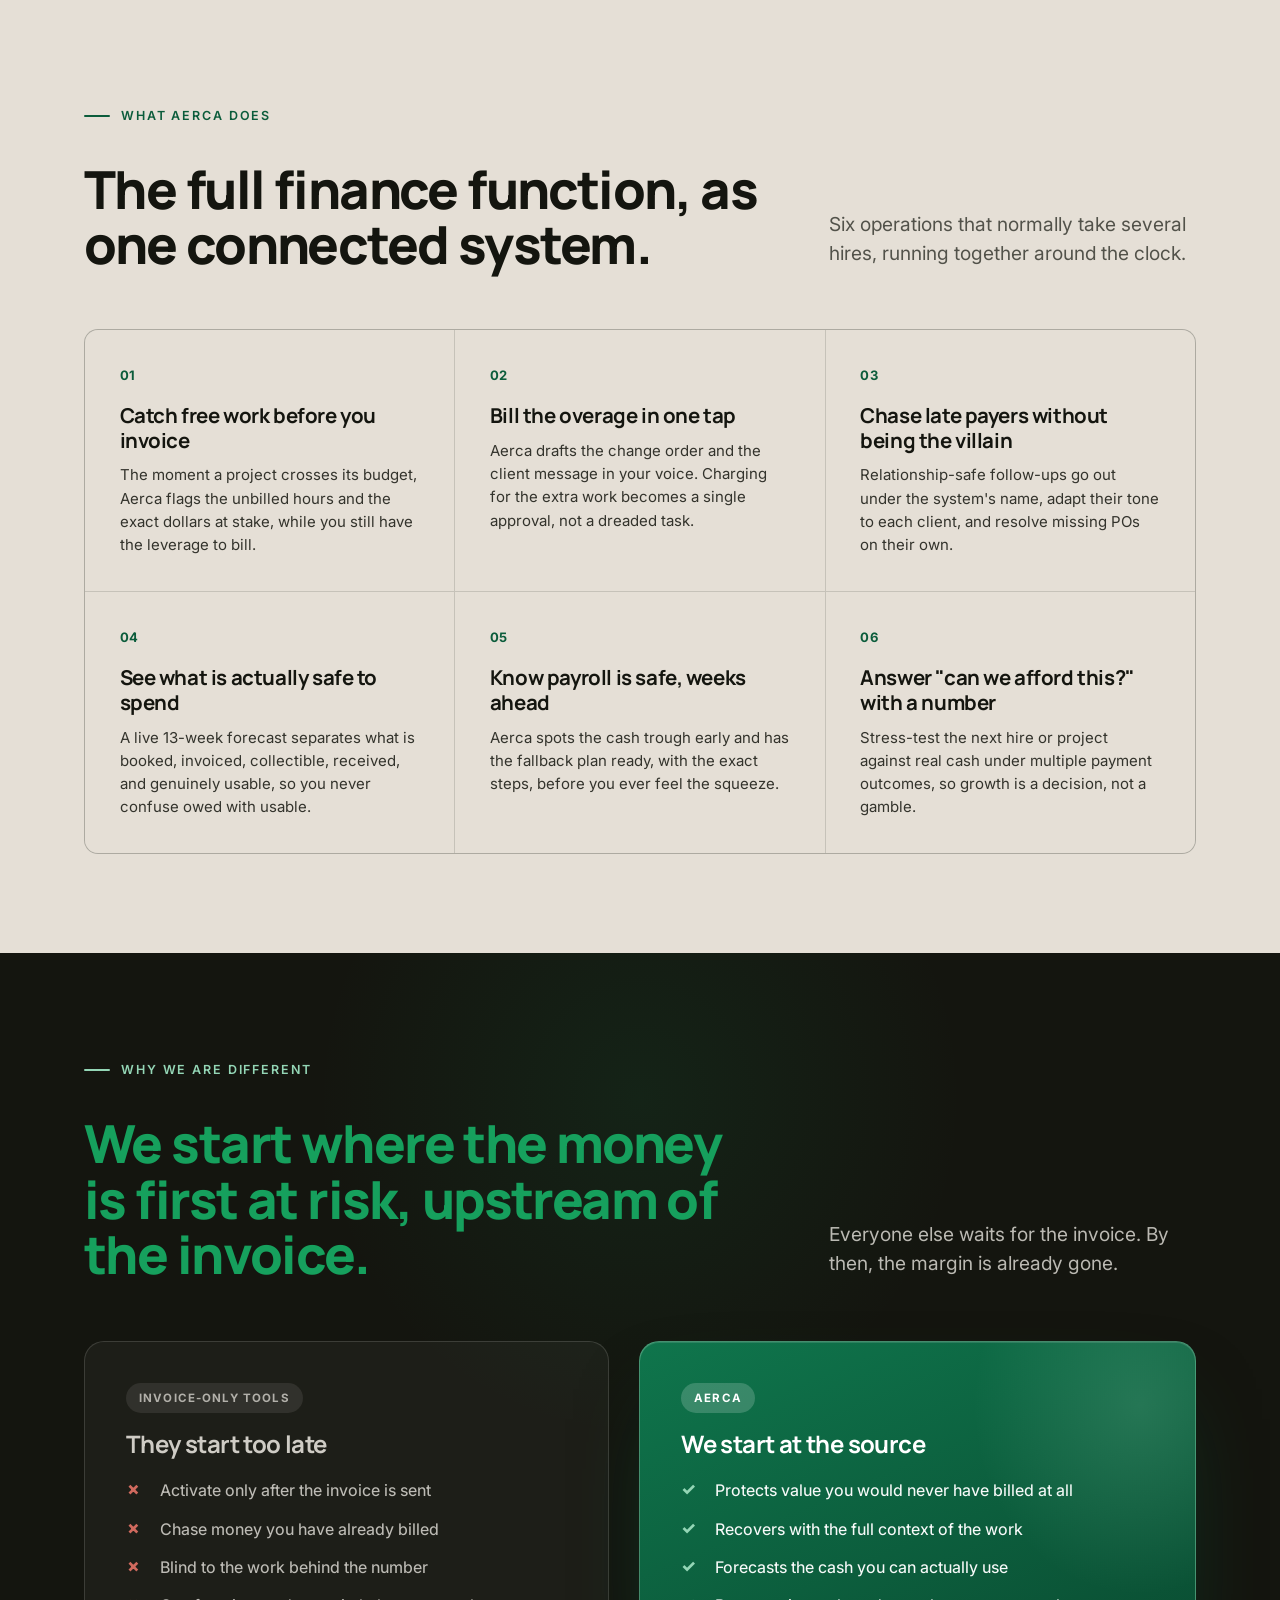
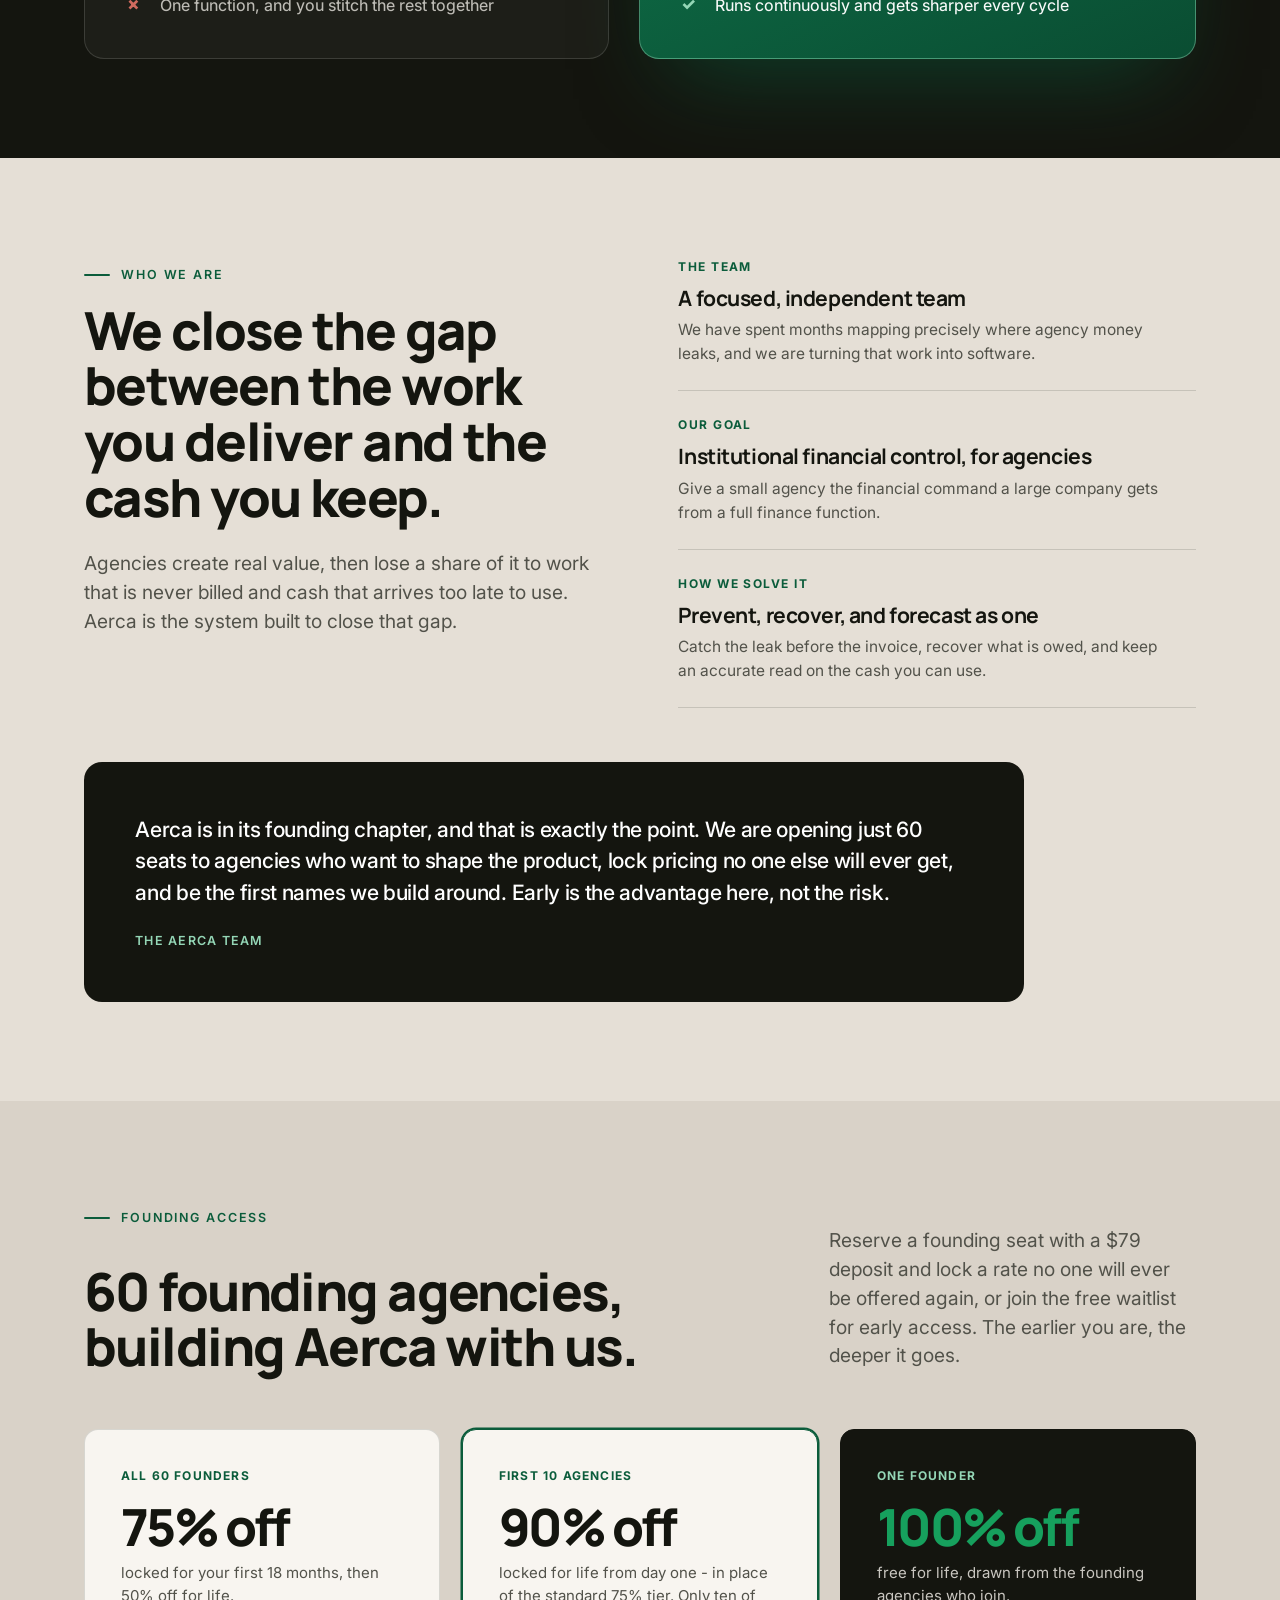
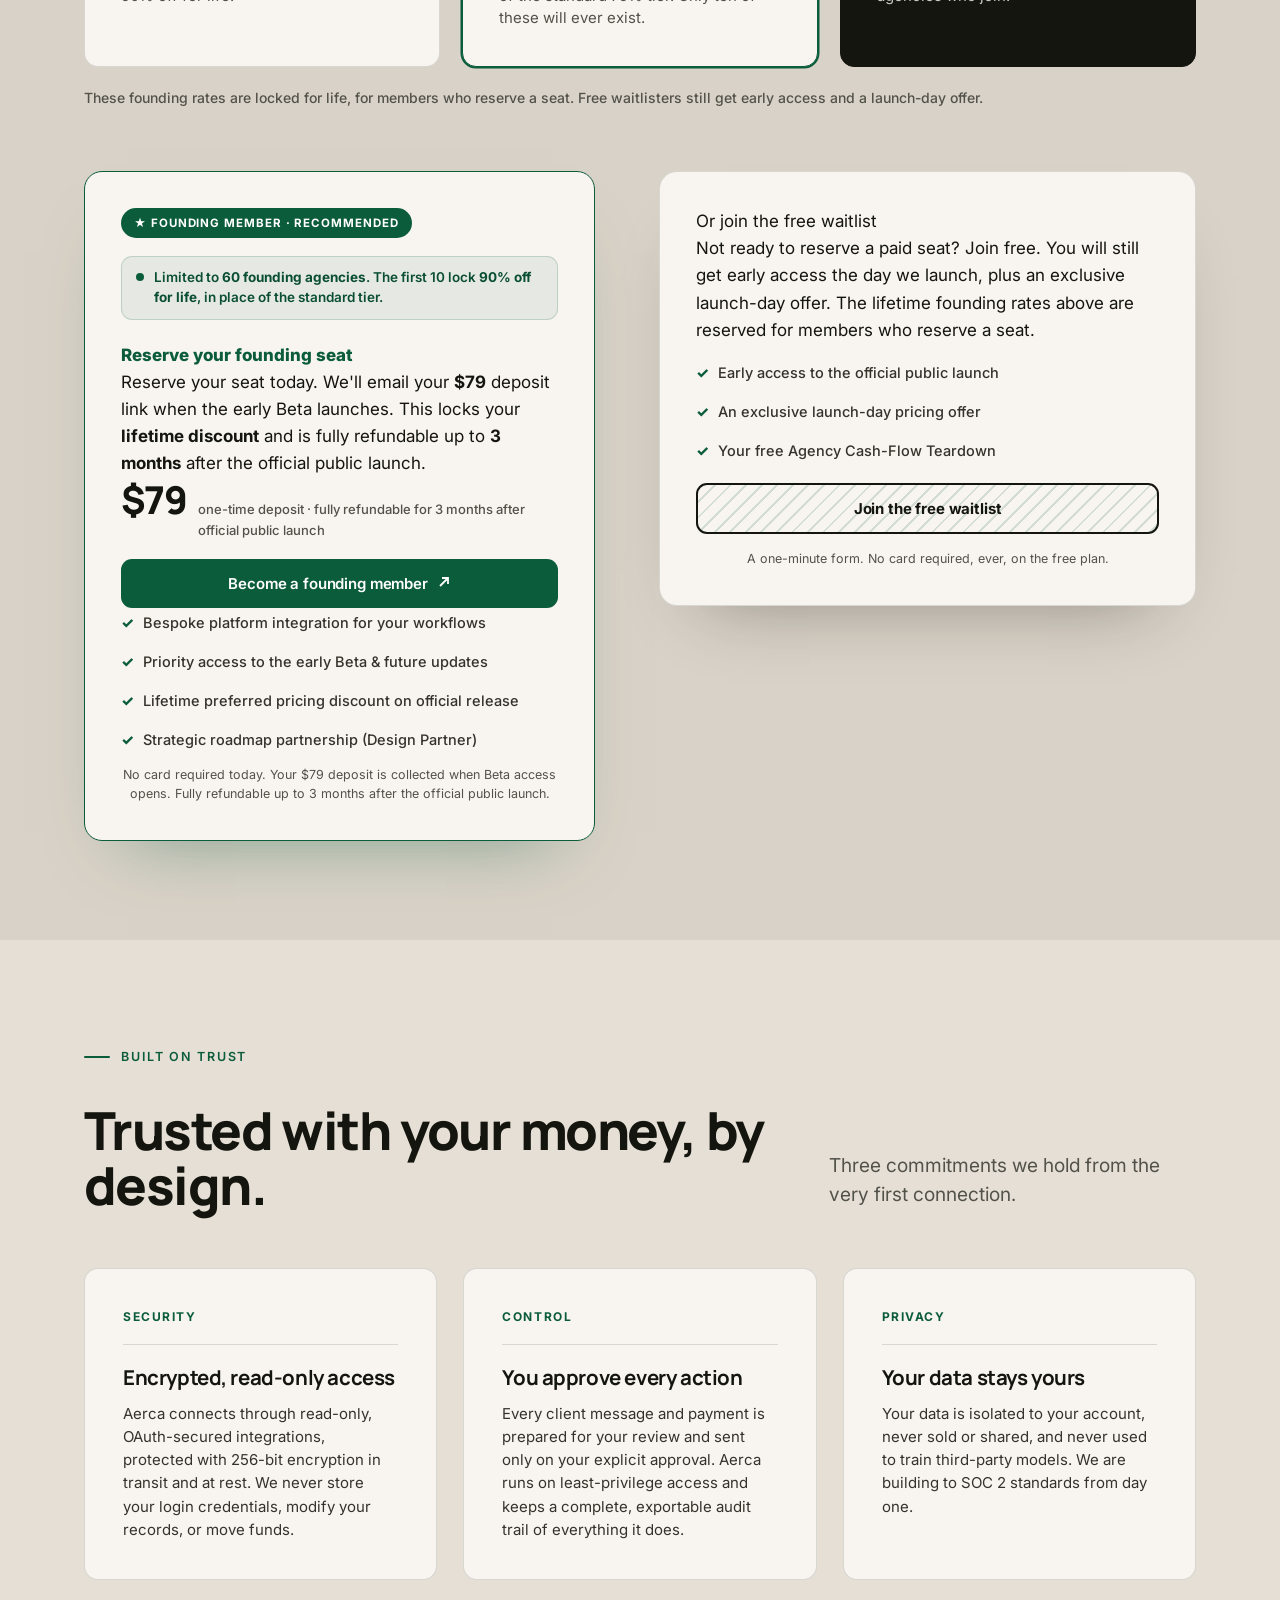
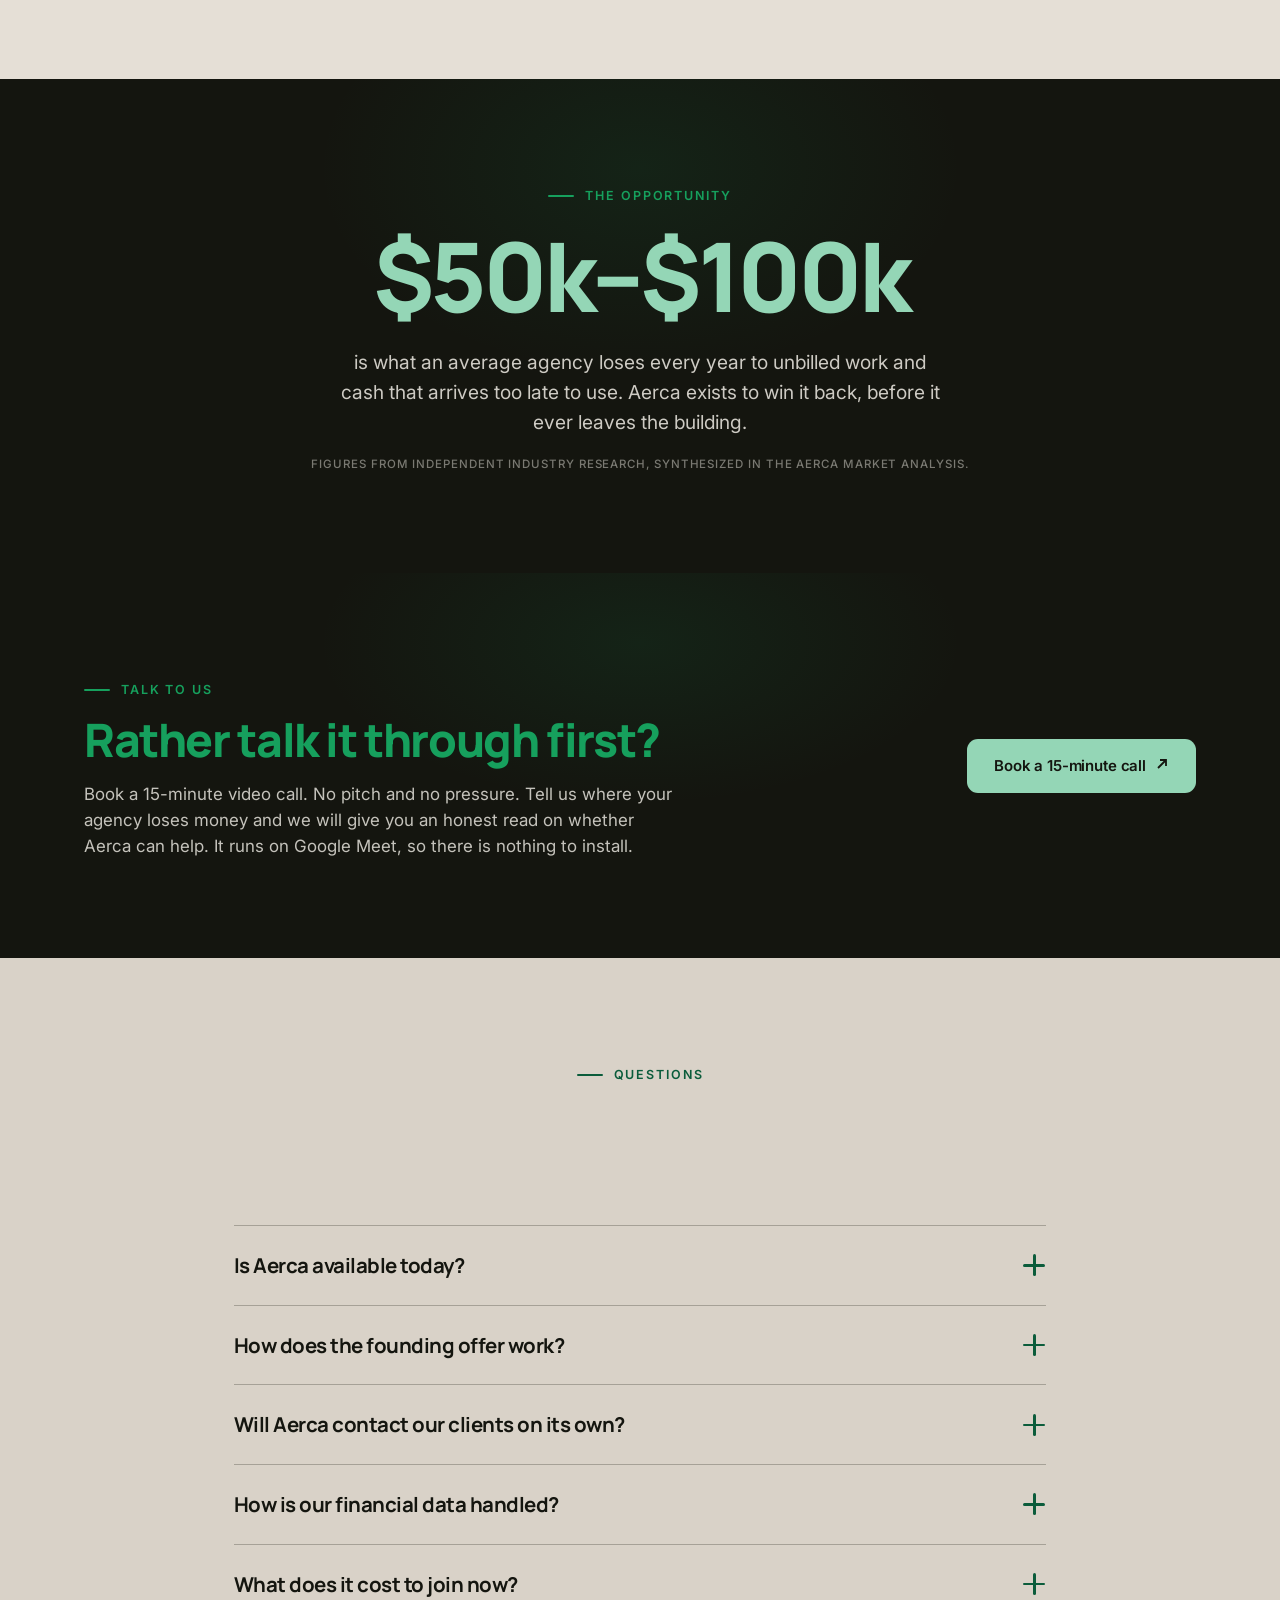
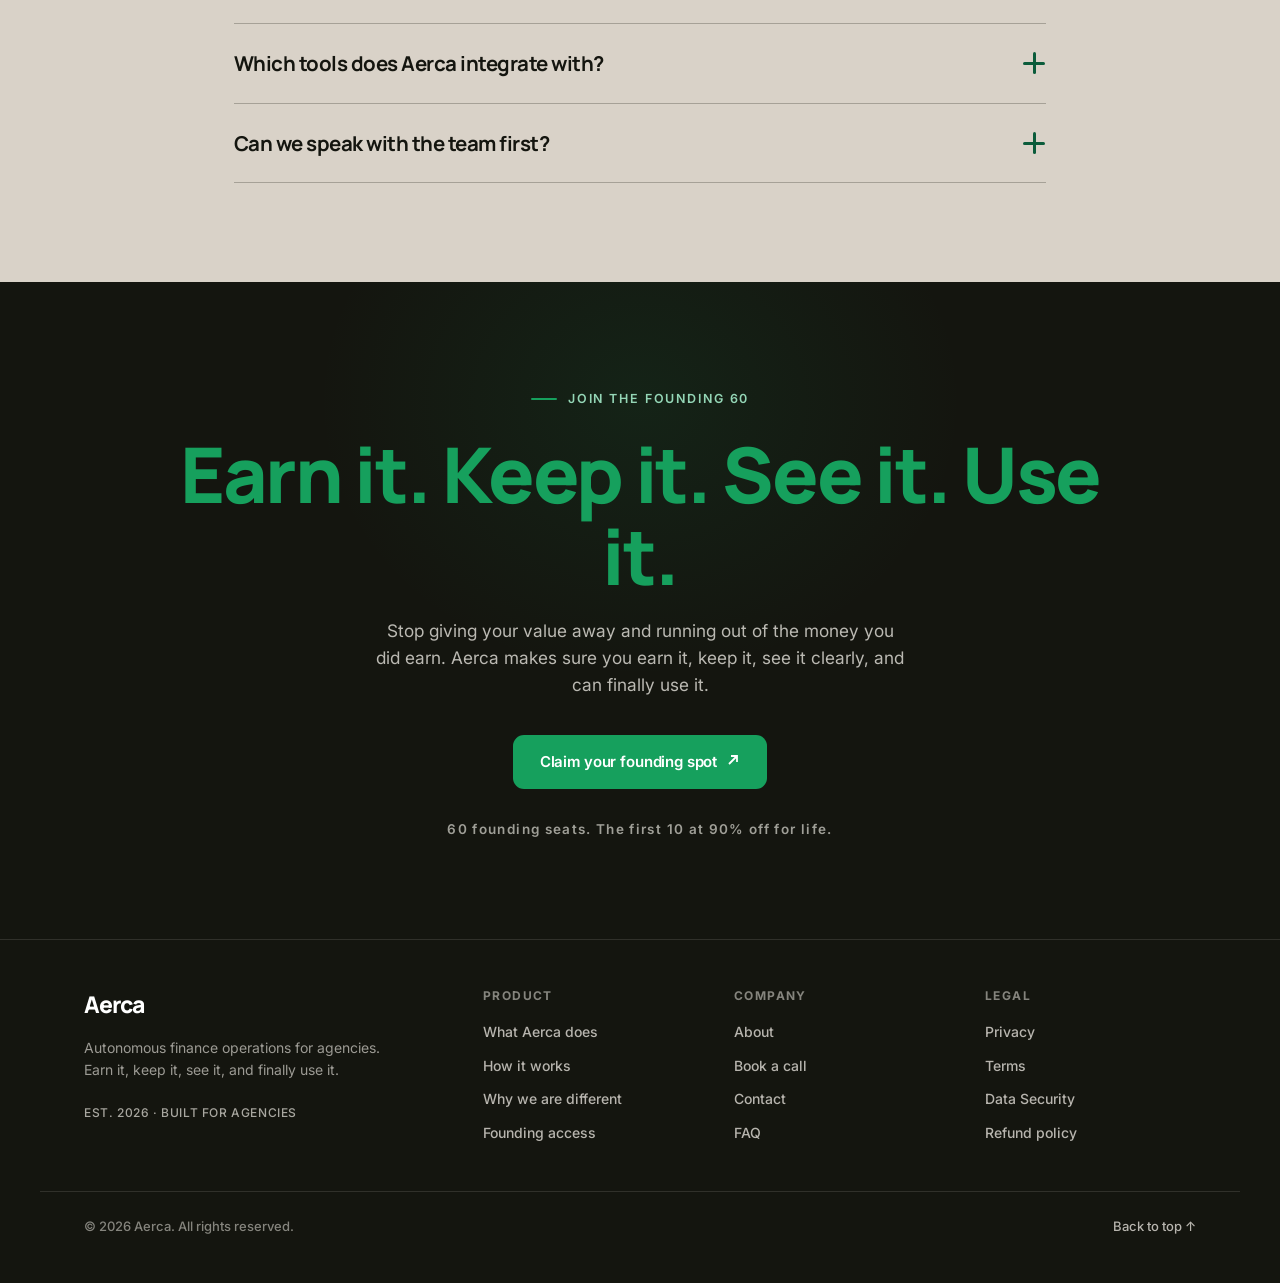
==== commit eff234b3: "Lighten bg 50% to soft warm beige #E5DFD6" ====
--- a/index.html
+++ b/index.html
@@ -76,8 +76,8 @@
    Type: Manrope (display) + Inter (UI / body)
    ============================================================ */
 :root{
-  --bg:#CBBFAD;
-  --bg-2:#BEAF9C;
+  --bg:#E5DFD6;
+  --bg-2:#D9D2C8;
   --ink:#14150F;
   --ink-soft:#33332C;
   --muted:#52524A;
@@ -87,7 +87,7 @@
   --accent-ink:#0A4E33;
   --accent-soft:#94D6B6;
   --warn:#D06A5E;
-  --paper:#F0EBE0;
+  --paper:#F8F5F0;
   --r:14px;
   --maxw:1200px;
   --ease:cubic-bezier(.22,.61,.36,1);
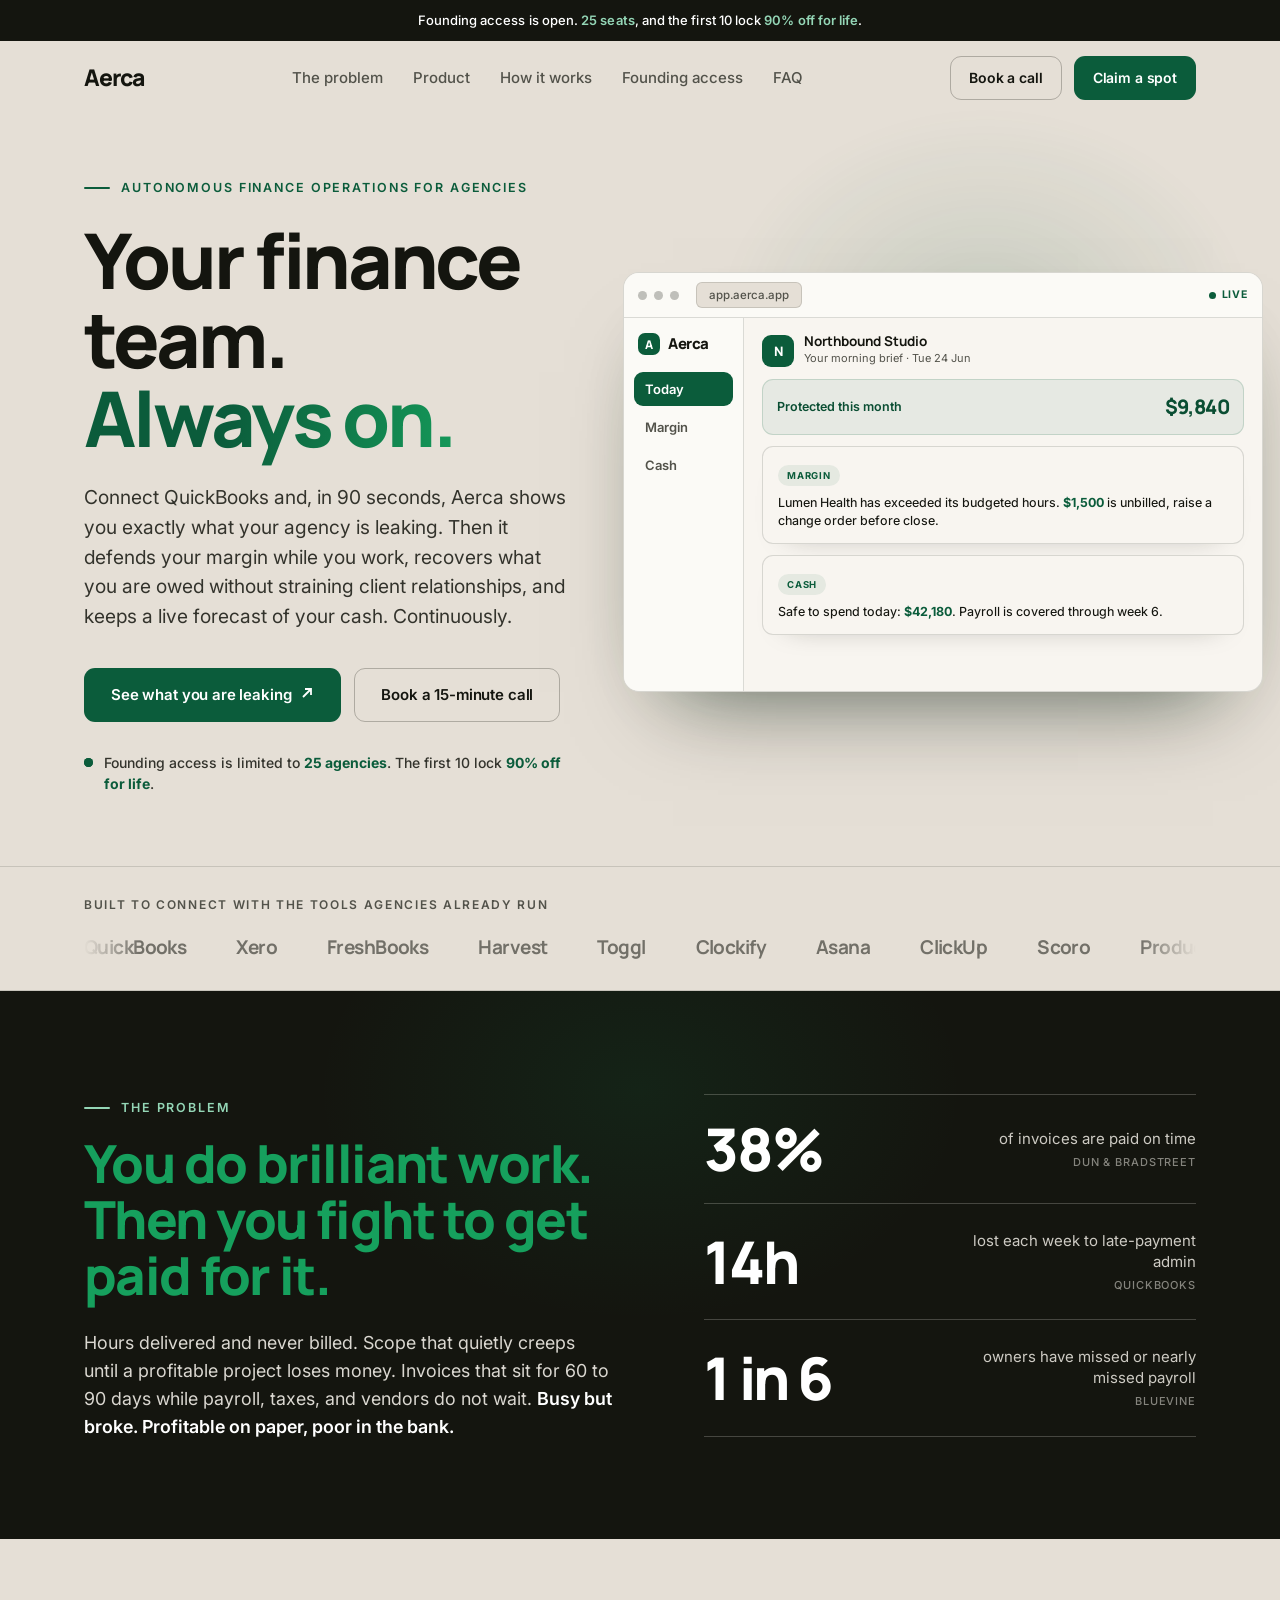
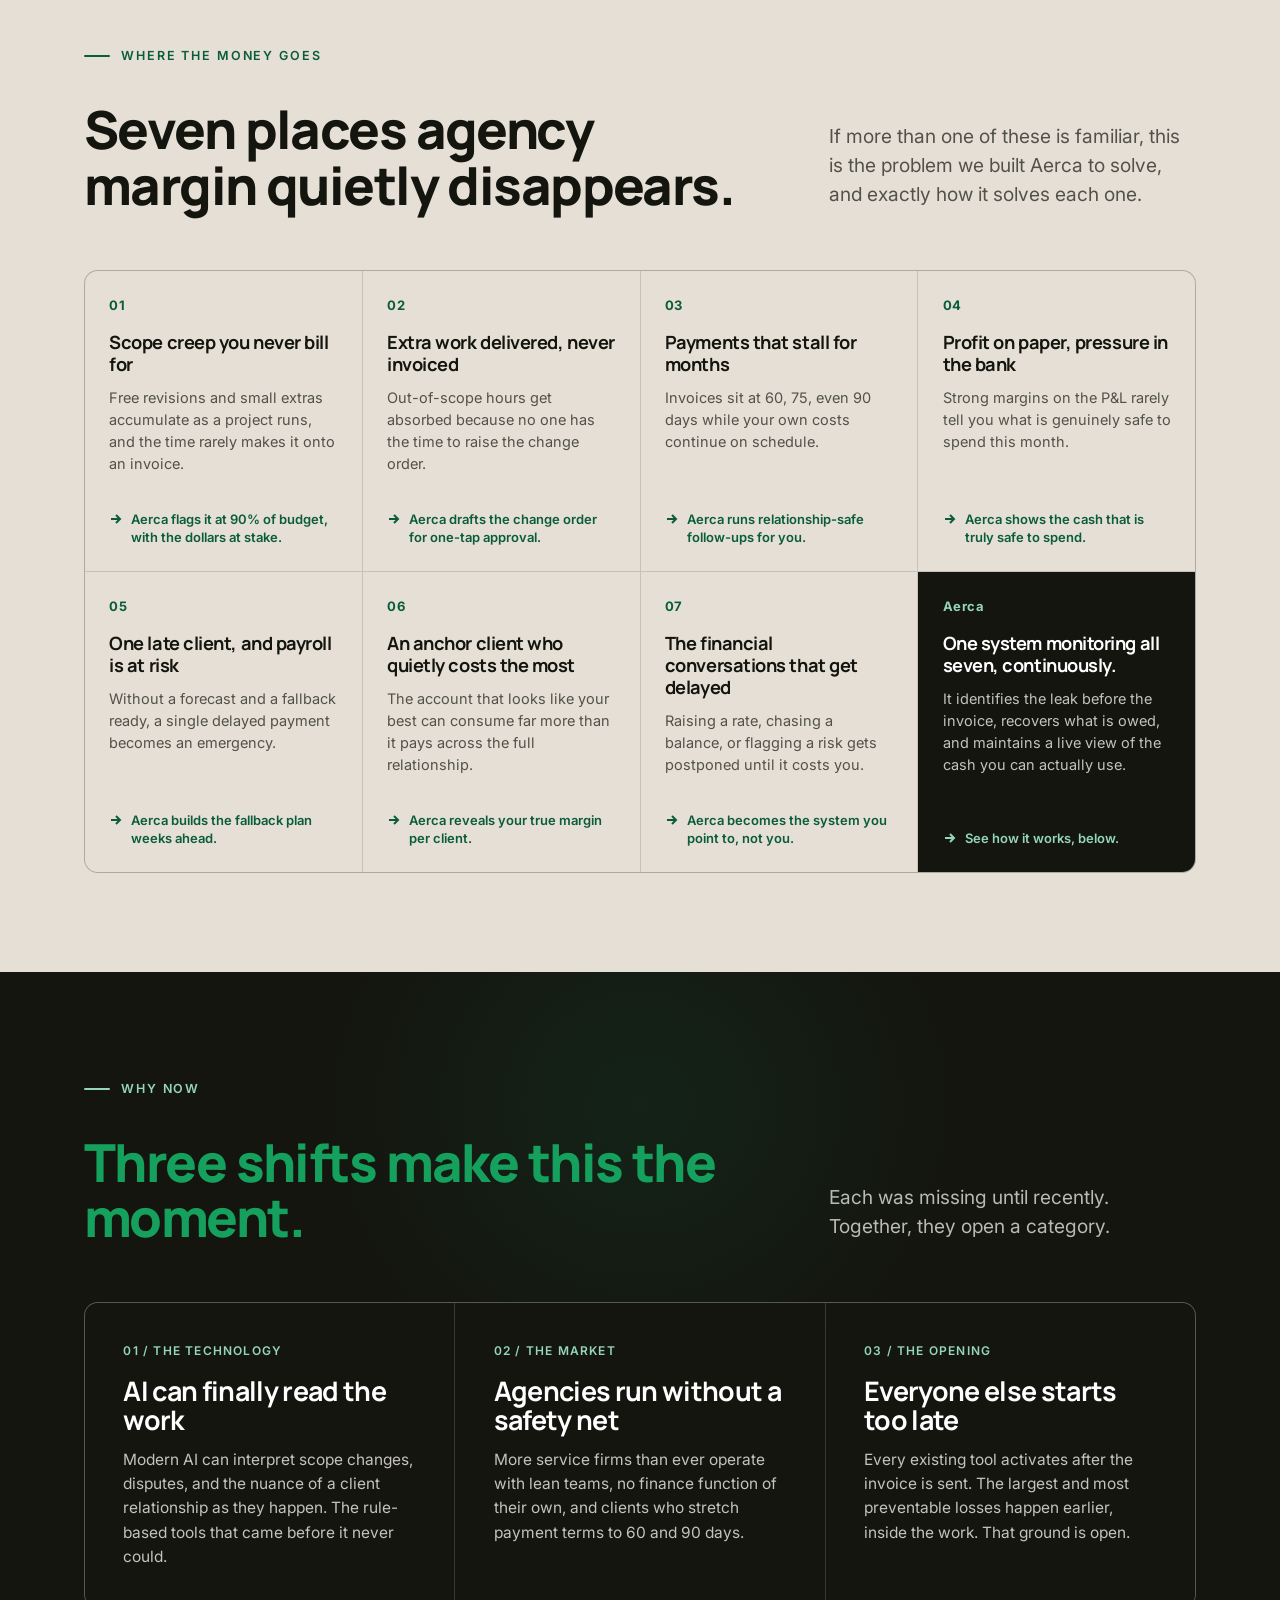
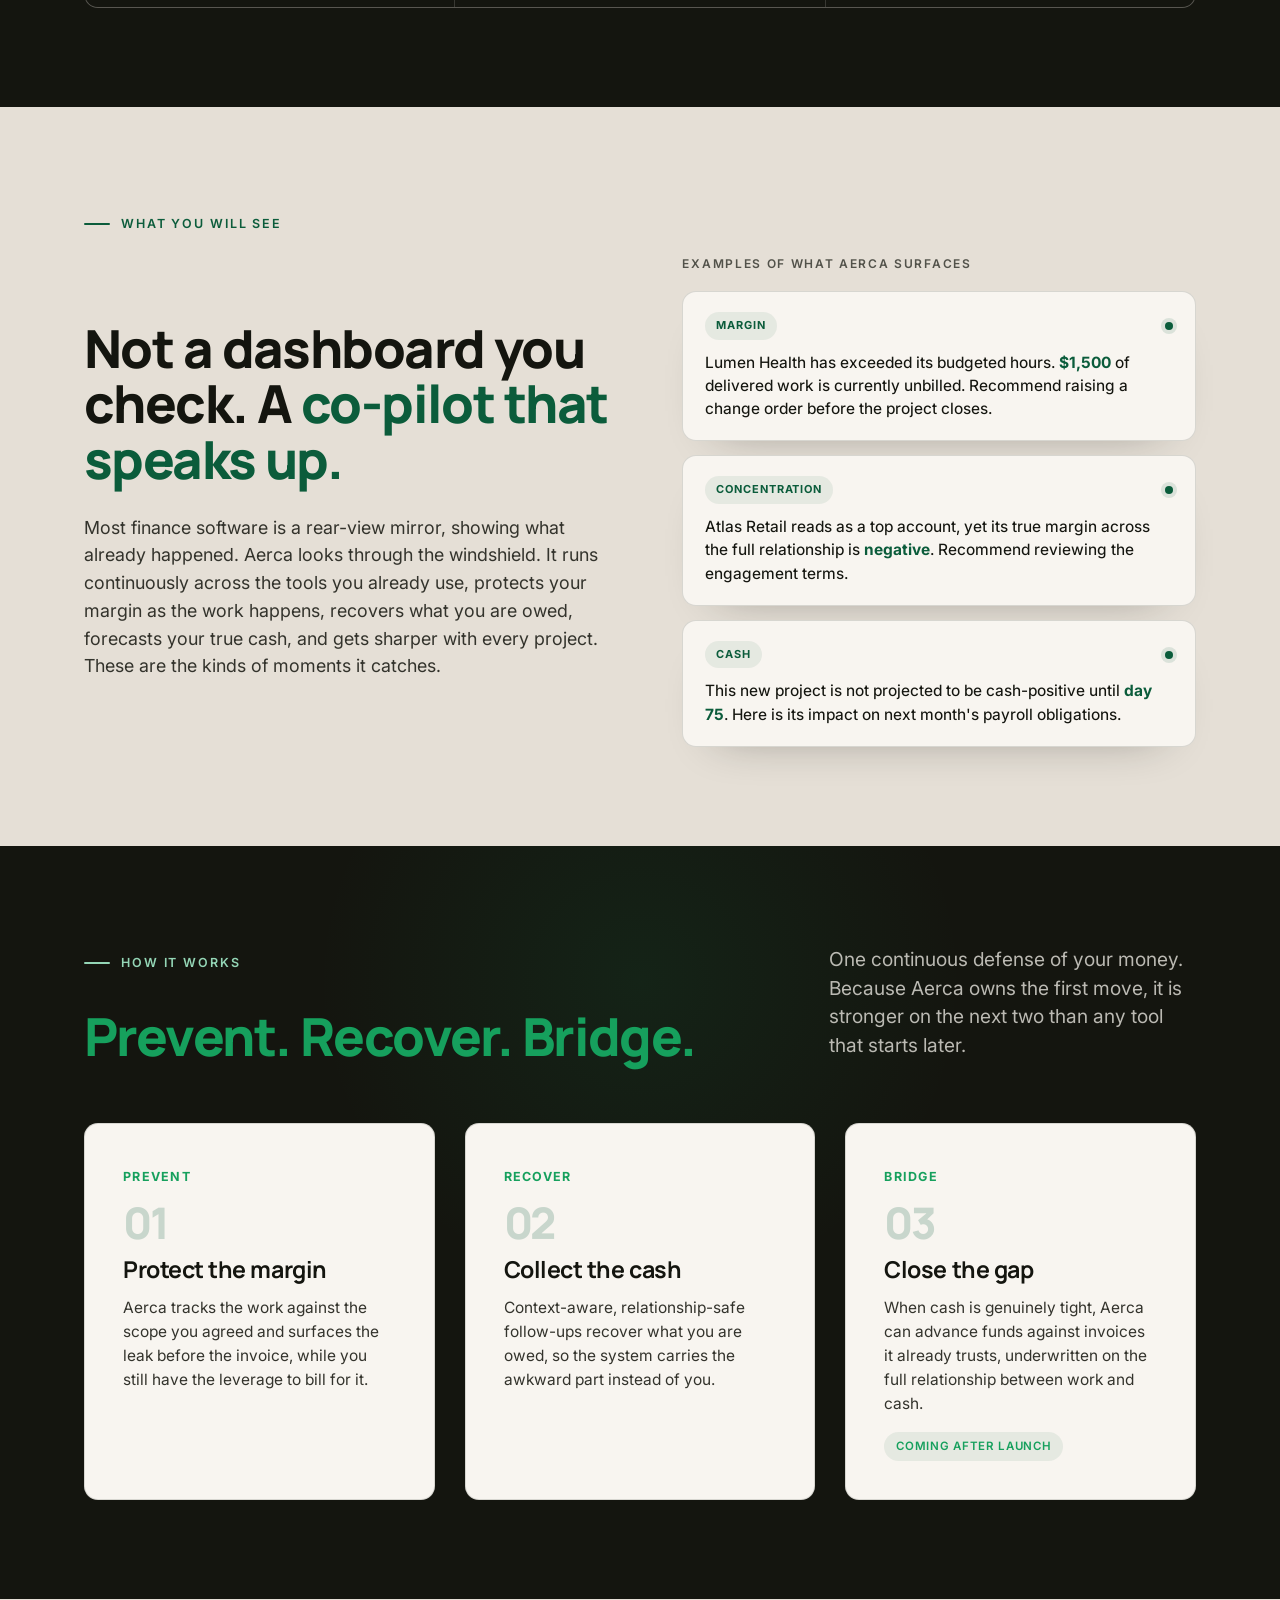
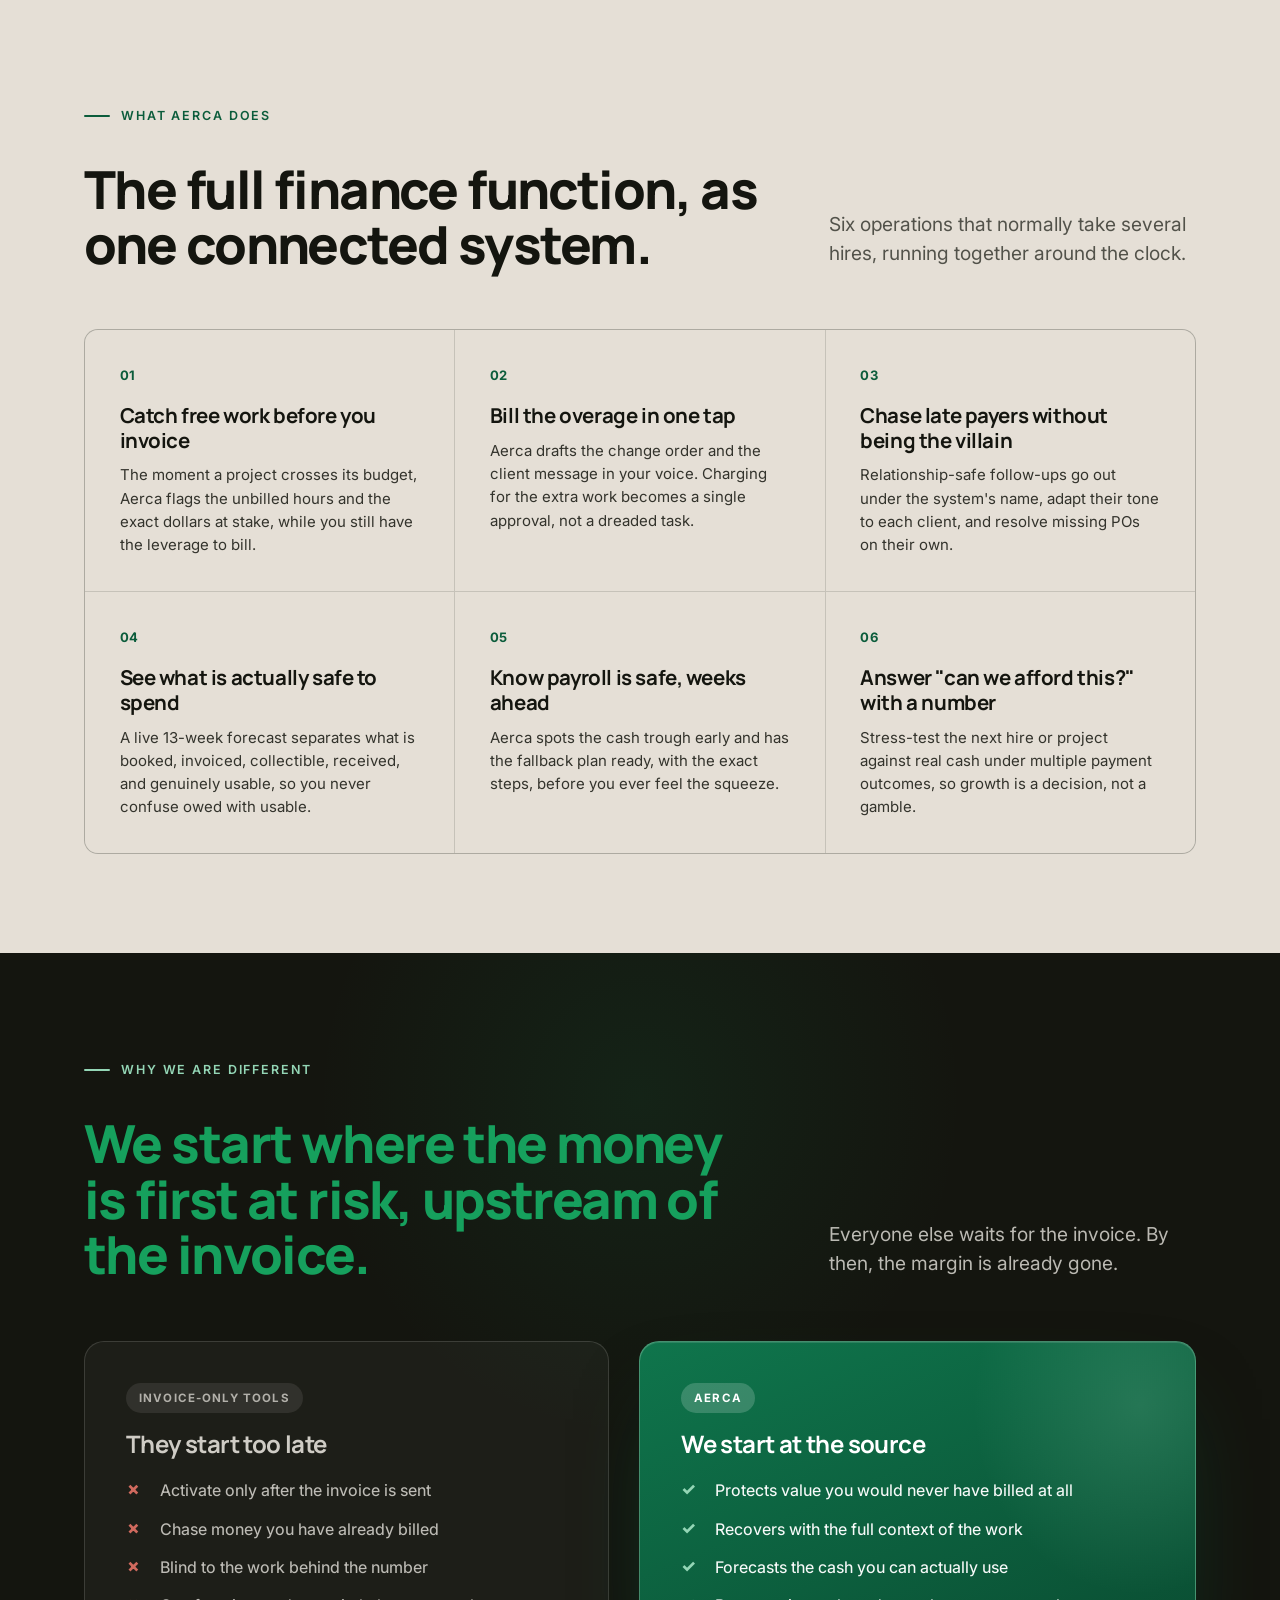
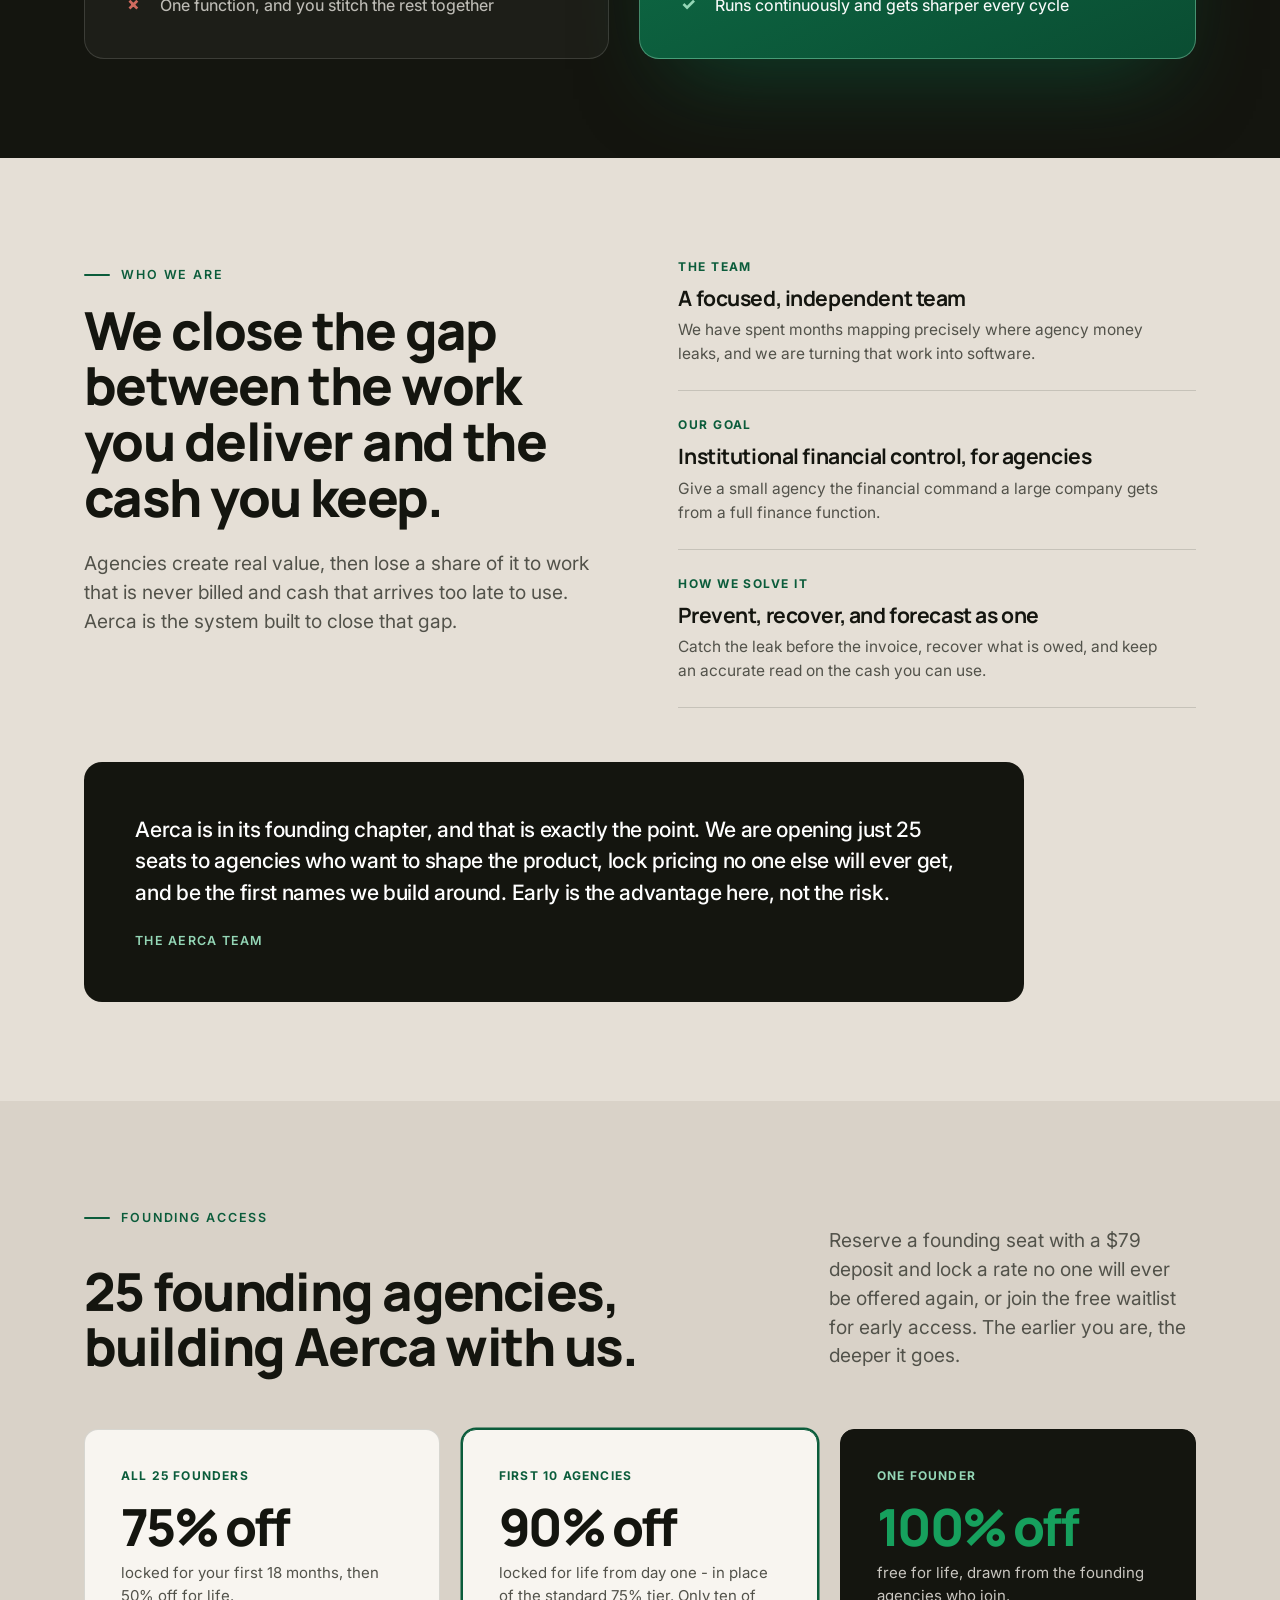
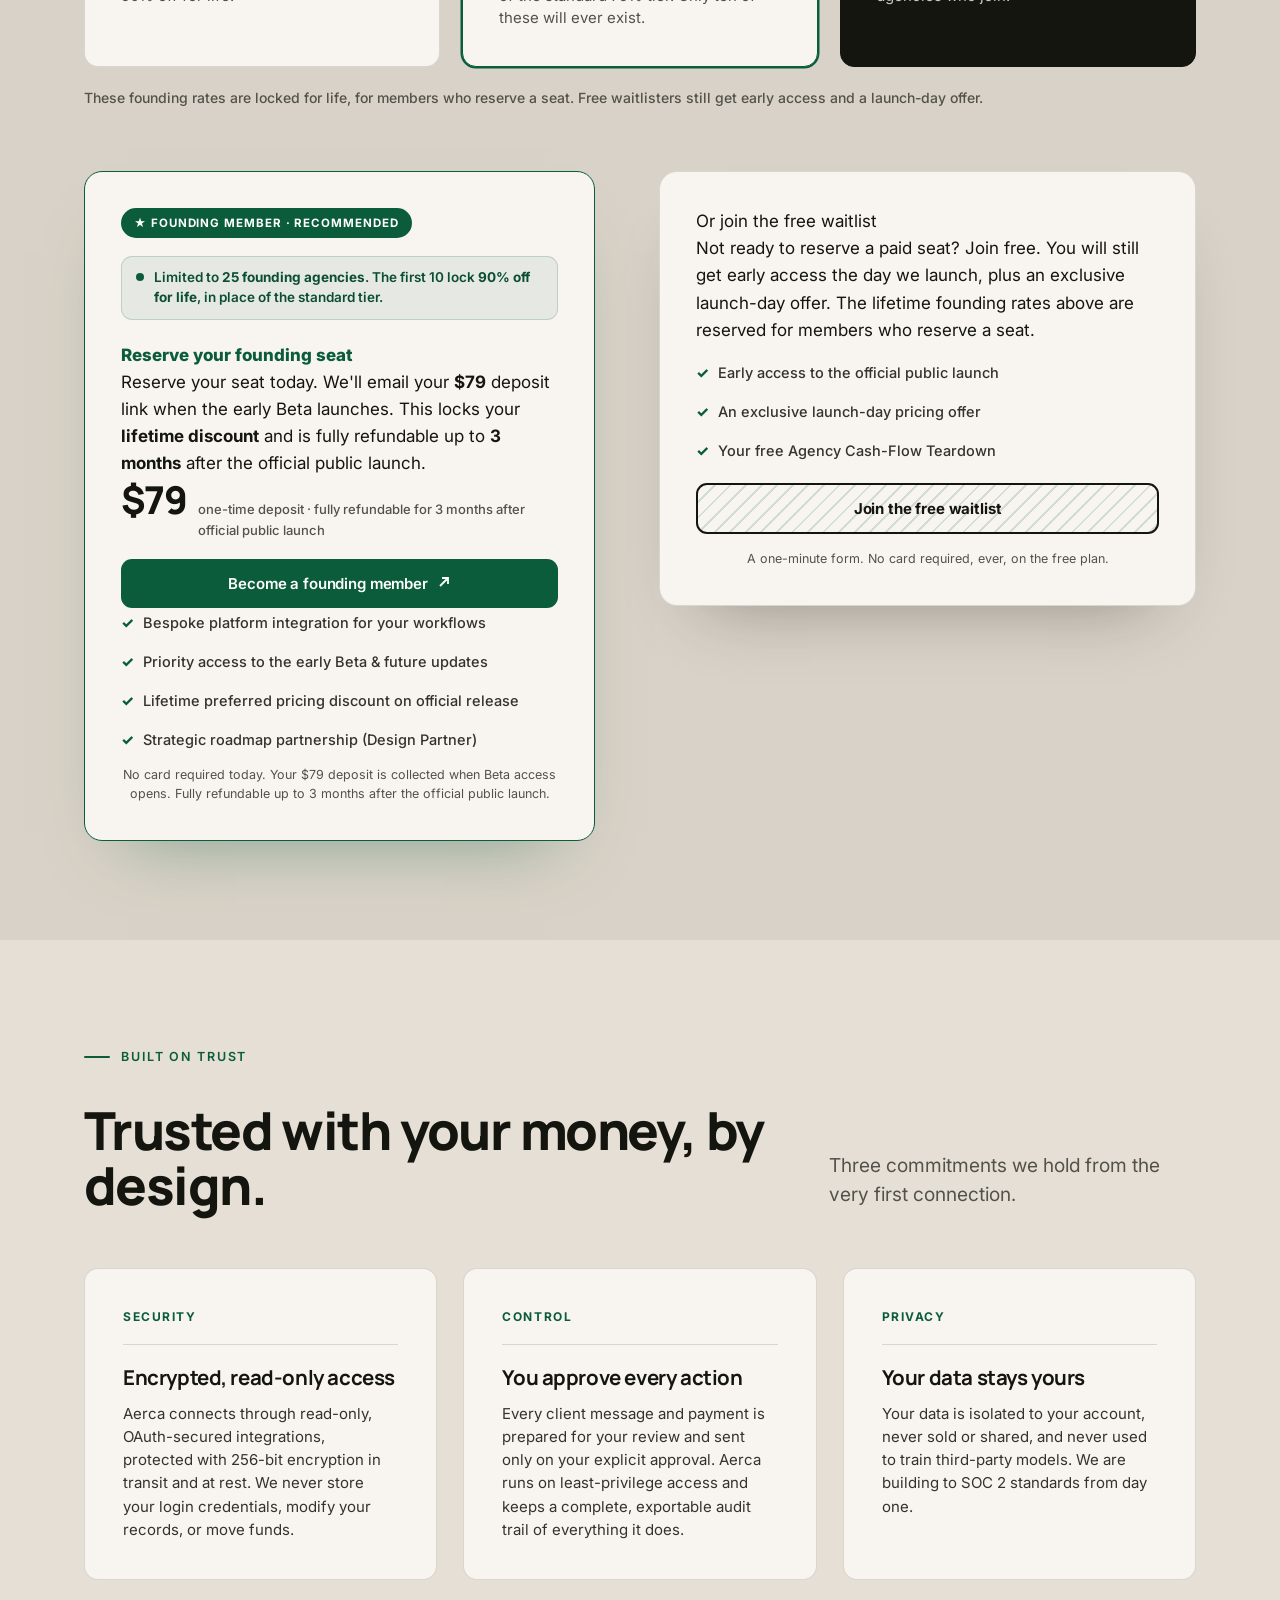
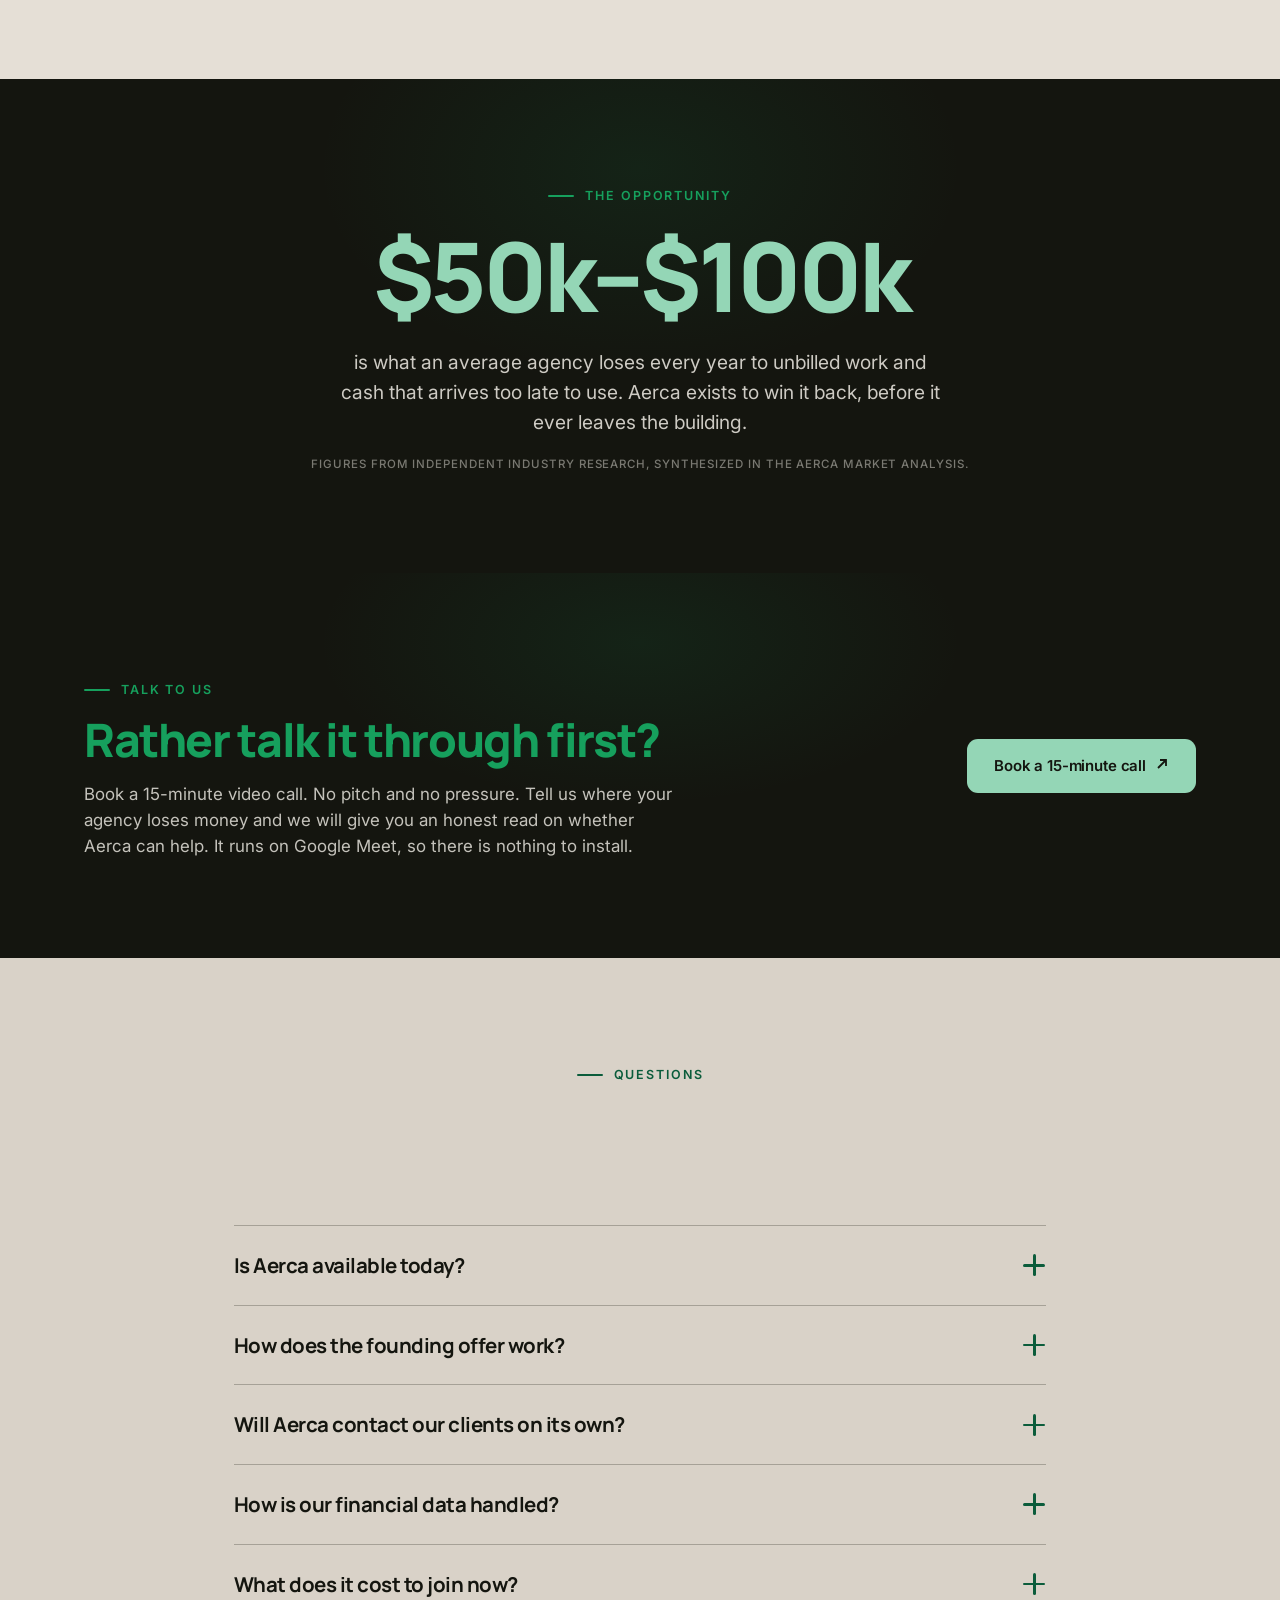
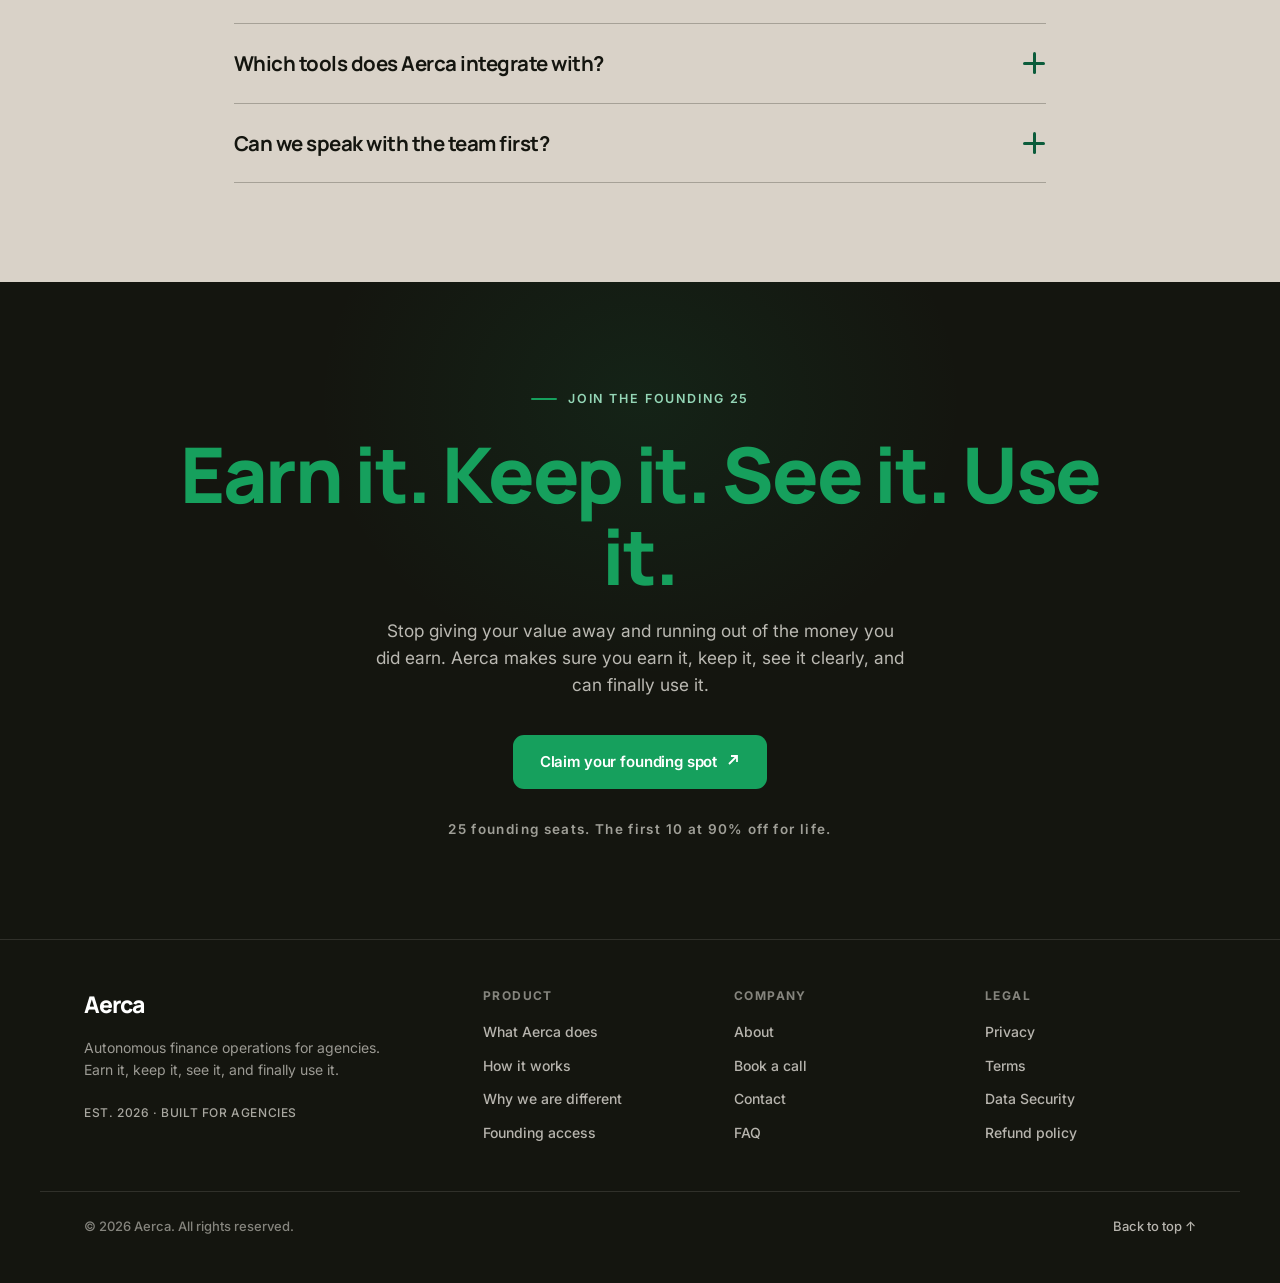
==== commit 3b95ecff: "Update founding seats from 60 to 25 for scarcity" ====
--- a/index.html
+++ b/index.html
@@ -32,12 +32,12 @@
      This powers: visits, traffic source / paid-ad UTM, and the
      conversion events fired below (form_start, form_complete, book_call).
      ============================================================ -->
-<script async src="https://www.googletagmanager.com/gtag/js?id=G-XXXXXXXXXX"></script>
+<script async src="https://www.googletagmanager.com/gtag/js?id=G-NB8WKKE3NS"></script>
 <script>
   window.dataLayer = window.dataLayer || [];
   function gtag(){dataLayer.push(arguments);}
   gtag('js', new Date());
-  gtag('config', 'G-XXXXXXXXXX', { anonymize_ip: true });
+  gtag('config', 'G-NB8WKKE3NS', { anonymize_ip: true });
 </script>
 
 <!-- ============================================================
@@ -697,7 +697,7 @@
 <div class="scroll-progress" id="scrollProgress" aria-hidden="true"></div>
 
 <!-- Announcement -->
-<div class="announce">Founding access is open. <b>60 seats</b>, and the first 10 lock <b>90% off for life</b>.</div>
+<div class="announce">Founding access is open. <b>25 seats</b>, and the first 10 lock <b>90% off for life</b>.</div>
 
 <!-- ============ NAV ============ -->
 <header id="top">
@@ -751,7 +751,7 @@
           <a href="#leaks" class="btn btn-primary" data-cta="hero">See what you are leaking<span class="btn-arrow"><svg width="14" height="14" viewBox="0 0 14 14" fill="none" stroke="currentColor" stroke-width="1.8"><path d="M3 11L11 3M5 3h6v6"/></svg></span></a>
           <a href="#call" class="btn btn-ghost">Book a 15-minute call</a>
         </div>
-        <div class="hero-note reveal d4"><span class="pulse"><span></span></span><span>Founding access is limited to <b>60 agencies</b>. The first 10 lock <b>90% off for life</b>.</span></div>
+        <div class="hero-note reveal d4"><span class="pulse"><span></span></span><span>Founding access is limited to <b>25 agencies</b>. The first 10 lock <b>90% off for life</b>.</span></div>
       </div>
       <!-- Interactive product prototype (16:9, mouse-reactive) -->
       <div class="proto" id="heroProto">
@@ -1057,7 +1057,7 @@
     </div>
 
     <div class="note reveal">
-      <p>Aerca is in its founding chapter, and that is exactly the point. We are opening just 60 seats to agencies who want to shape the product, lock pricing no one else will ever get, and be the first names we build around. Early is the advantage here, not the risk.</p>
+      <p>Aerca is in its founding chapter, and that is exactly the point. We are opening just 25 seats to agencies who want to shape the product, lock pricing no one else will ever get, and be the first names we build around. Early is the advantage here, not the risk.</p>
       <div class="sig">THE AERCA TEAM</div>
     </div>
   </div>
@@ -1069,14 +1069,14 @@
     <div class="head-row">
       <div>
         <span class="eyebrow reveal">Founding access</span>
-        <h2 class="reveal d1" style="margin-top:18px">60 founding agencies, building Aerca with us.</h2>
+        <h2 class="reveal d1" style="margin-top:18px">25 founding agencies, building Aerca with us.</h2>
       </div>
       <p class="lead reveal d2">Reserve a founding seat with a $79 deposit and lock a rate no one will ever be offered again, or join the free waitlist for early access. The earlier you are, the deeper it goes.</p>
     </div>
 
     <div class="ladder">
       <div class="tier reveal">
-        <span class="who-tag">All 60 founders</span>
+        <span class="who-tag">All 25 founders</span>
         <div class="pct">75% off</div>
         <div class="when">locked for your first 18 months, then 50% off for life.</div>
       </div>
@@ -1097,7 +1097,7 @@
       <!-- PATH 1 - Founding member (one-time $79) -->
       <div class="path-paid reveal">
         <span class="path-badge">&#9733; Founding member &middot; recommended</span>
-        <div class="founding-status" id="foundingStatus"><span class="fstatus-dot"></span><span>Limited to <b>60 founding agencies</b>. The first 10 lock <b>90% off for life</b>, in place of the standard tier.</span></div>
+        <div class="founding-status" id="foundingStatus"><span class="fstatus-dot"></span><span>Limited to <b>25 founding agencies</b>. The first 10 lock <b>90% off for life</b>, in place of the standard tier.</span></div>
         <div class="cta-h" style="color: var(--accent); font-weight: 800;">Reserve your founding seat</div>
         <p class="cta-p">Reserve your seat today. We'll email your <b>$79</b> deposit link when the early Beta launches. This locks your <b>lifetime discount</b> and is fully refundable up to <b>3 months</b> after the official public launch.</p>
         <div class="price-row"><span class="price-amt">$79</span><span class="price-meta">one-time deposit &middot; fully refundable for 3 months after official public launch</span></div>
@@ -1198,7 +1198,7 @@
       </div>
       <div class="faq-item">
         <button class="faq-q">How does the founding offer work?<span class="ico"></span></button>
-        <div class="faq-a"><div class="faq-a-inner">There are 60 founding seats. Every founder receives 75% off for the first 18 months, then 50% off for life thereafter. The first ten agencies receive 90% off for life from day one - this replaces the standard 75% tier rather than stacking on top of it. One founder, drawn from the cohort, receives lifetime access at no cost.</div></div>
+        <div class="faq-a"><div class="faq-a-inner">There are 25 founding seats. Every founder receives 75% off for the first 18 months, then 50% off for life thereafter. The first ten agencies receive 90% off for life from day one - this replaces the standard 75% tier rather than stacking on top of it. One founder, drawn from the cohort, receives lifetime access at no cost.</div></div>
       </div>
       <div class="faq-item">
         <button class="faq-q">Will Aerca contact our clients on its own?<span class="ico"></span></button>
@@ -1227,11 +1227,11 @@
 <!-- ============ FINAL CTA ============ -->
 <section class="final">
   <div class="container">
-    <span class="eyebrow reveal" style="color:var(--accent-soft);justify-content:center">Join the founding 60</span>
+    <span class="eyebrow reveal" style="color:var(--accent-soft);justify-content:center">Join the founding 25</span>
     <h2 class="reveal d1" style="margin-top:24px; color: var(--accent);">Earn it. Keep it. See it. Use it.</h2>
     <p class="fsub reveal d2">Stop giving your value away and running out of the money you did earn. Aerca makes sure you earn it, keep it, see it clearly, and can finally use it.</p>
     <a href="#founding" class="btn btn-primary reveal d3" data-cta="final">Claim your founding spot<span class="btn-arrow"><svg width="14" height="14" viewBox="0 0 14 14" fill="none" stroke="currentColor" stroke-width="1.8"><path d="M3 11L11 3M5 3h6v6"/></svg></span></a>
-    <div class="motto reveal d3">60 founding seats. The first 10 at 90% off for life.</div>
+    <div class="motto reveal d3">25 founding seats. The first 10 at 90% off for life.</div>
   </div>
 </section>
 
@@ -1387,7 +1387,7 @@
 },{threshold:.6});
 document.querySelectorAll('[data-count]').forEach(el=>statIO.observe(el));
 
-/* Founding scarcity is real, not faked: a static "limited to 60" on the page, plus a live
+/* Founding scarcity is real, not faked: a static "limited to 25" on the page, plus a live
    full / reserve-list state that the application module (below) sets from the real seat count. */
 
 /* ============================================================
@@ -1454,13 +1454,13 @@
       bg=document.getElementById("applyBg");
   var MODE="founding", SCREENS=[], idx=0, answers={}, submitted=false;
   /* Live founding-seat count: JSONP to the Apps Script (no fake numbers shown).
-     When 60 are confirmed, the flow switches to the reserve list automatically. */
+     When 25 are confirmed, the flow switches to the reserve list automatically. */
   var FOUNDING_FULL=false;
   (function(){
     if(!APPLY_ENDPOINT) return;
     window.__aercaFounding=function(d){
       FOUNDING_FULL = !!(d && d.full);
-      if(FOUNDING_FULL){ var s=document.getElementById("foundingStatus"); if(s) s.innerHTML='<span class="fstatus-dot"></span><span>The founding 60 is <b>full</b>. Join the priority <b>reserve list</b> - you are next in line if a seat opens.</span>'; }
+      if(FOUNDING_FULL){ var s=document.getElementById("foundingStatus"); if(s) s.innerHTML='<span class="fstatus-dot"></span><span>The founding 25 is <b>full</b>. Join the priority <b>reserve list</b> - you are next in line if a seat opens.</span>'; }
     };
     var sc=document.createElement("script");
     sc.src=APPLY_ENDPOINT+(APPLY_ENDPOINT.indexOf("?")>-1?"&":"?")+"callback=__aercaFounding&t="+Date.now();
@@ -1625,17 +1625,17 @@
   function renderBenefits(){
     setHead("Founding membership · Private", false);
     screen.innerHTML='<div class="apply-q">Become a founding member of Aerca</div>'
-      +'<div class="apply-sub">We are hand-building Aerca with 60 founding agencies. Here is what that gets you.</div>'
+      +'<div class="apply-sub">We are hand-building Aerca with 25 founding agencies. Here is what that gets you.</div>'
       +'<ul class="apply-perks"><li>Your lifetime founding rate, locked the day we launch</li><li>First access to Aerca, ahead of the public</li><li>A direct hand in what we build next</li><li>A complimentary Agency Cash-Flow Teardown</li></ul>'
       +'<button type="button" class="btn apply-continue" id="applyNext">See how it works</button>'
-      +'<div class="apply-fine">Limited to 60 agencies. No payment today.</div>';
+      +'<div class="apply-fine">Limited to 25 agencies. No payment today.</div>';
     el("applyNext").addEventListener("click", forward);
   }
 
   function renderReservation(){
     setHead("Founding membership · Private", false);
     screen.innerHTML='<div class="apply-q">How your reservation works</div>'
-      +'<div class="apply-summary"><div class="apply-row"><span>Due today</span><b style="color:var(--a-accent-soft)">$0</b></div><div class="apply-hr"></div><div class="apply-row"><span>Reserved at launch</span><b>$79</b></div><div class="apply-row muted"><span>One-time deposit, fully refundable up to 3 months after official public launch</span><span>Founding cohort · 60 seats</span></div></div>'
+      +'<div class="apply-summary"><div class="apply-row"><span>Due today</span><b style="color:var(--a-accent-soft)">$0</b></div><div class="apply-hr"></div><div class="apply-row"><span>Reserved at launch</span><b>$79</b></div><div class="apply-row muted"><span>One-time deposit, fully refundable up to 3 months after official public launch</span><span>Founding cohort · 25 seats</span></div></div>'
       +'<div class="apply-sub" style="max-width:480px;margin:0 auto">No card is required now. Next you will fill out a short application to claim your reservation. When our early Beta launches, we email you a secure link for the $79 deposit. This gets you into the Beta 15 days before the public official public launch, and locks your discount for life.</div>'
       +'<button type="button" class="btn apply-continue" id="applyNext">Fill out my application</button>';
     el("applyNext").addEventListener("click", forward);
@@ -1645,7 +1645,7 @@
     setHead("Founding membership · Private", false);
     if(FOUNDING_FULL){
       screen.innerHTML='<div class="apply-q">Join the reserve list</div>'
-        +'<div class="apply-sub" style="max-width:490px;margin:0 auto">All 60 founding seats are taken. Confirm to join the priority reserve list. You are next in line, in order, if a founding member steps back before launch, and we email you the moment a seat opens. No charge, ever, unless you accept an opened seat.</div>'
+        +'<div class="apply-sub" style="max-width:490px;margin:0 auto">All 25 founding seats are taken. Confirm to join the priority reserve list. You are next in line, in order, if a founding member steps back before launch, and we email you the moment a seat opens. No charge, ever, unless you accept an opened seat.</div>'
         +'<button type="button" class="btn apply-continue" id="rConfirm">Join the reserve list</button>'
         +'<div class="apply-fine">$0 due now.</div>';
     } else {
@@ -1662,7 +1662,7 @@
     setHead("", false); backBtn.hidden=true; bar.style.width="100%";
     screen.className="apply-screen apply-done";
     if(MODE==="founding" && FOUNDING_FULL){
-      screen.innerHTML=CHECK+'<div class="apply-q">You are on the reserve list.</div><div class="apply-sub" style="max-width:490px;margin:0 auto">The founding 60 is full, but you are now next in line. If a member steps back before launch, the seat is yours first, and we will email you right away.</div><button type="button" class="btn apply-continue" id="rDone">Done</button>';
+      screen.innerHTML=CHECK+'<div class="apply-q">You are on the reserve list.</div><div class="apply-sub" style="max-width:490px;margin:0 auto">The founding 25 is full, but you are now next in line. If a member steps back before launch, the seat is yours first, and we will email you right away.</div><button type="button" class="btn apply-continue" id="rDone">Done</button>';
     } else if(MODE==="founding"){
       screen.innerHTML=CHECK+'<div class="apply-q">You’re a founding member.</div><div class="apply-sub" style="max-width:480px;margin:0 auto">Congratulations, your founding seat is reserved. We’ll email your Cash-Flow Teardown shortly, and your secure $79 link the moment reservations open.</div><button type="button" class="btn apply-continue" id="rDone">Done</button>';
     } else {
@@ -1682,9 +1682,15 @@
   }
 })();
 
-/* ---------- Book a call (Calendly): section button + nav + mobile menu ---------- */
-function aercaBook(ev){ if(ev) ev.preventDefault(); track('book_call_click',getUTM()); track('book_call'); window.open('https://calendly.com/tranav50/discussion','_blank','noopener'); }
-document.querySelectorAll('#callyBtn,[data-book]').forEach(function(b){ b.addEventListener('click', aercaBook); });
+/* ---------- Book a call (Cal.com popup): section button + nav + mobile menu ---------- */
+document.querySelectorAll('#callyBtn,[data-book],a[href="#call"]').forEach(function(b){ 
+  b.setAttribute('data-cal-link', 'tranav-tyagi-async-q4difu/15min');
+  b.setAttribute('data-cal-namespace', '15min');
+  b.setAttribute('data-cal-config', '{"layout":"month_view","useSlotsViewOnSmallScreen":"true"}');
+  b.addEventListener('click', function(ev) {
+    track('book_call_click',getUTM()); track('book_call');
+  });
+});
 
 /* ---------- FAQ accordion ---------- */
 document.querySelectorAll('.faq-item').forEach(item=>{
@@ -1779,5 +1785,18 @@
   });
 })();
 </script>
+
+<!-- Cal element-click embed code begins -->
+<script type="text/javascript">
+  (function (C, A, L) { let p = function (a, ar) { a.q.push(ar); }; let d = C.document; C.Cal = C.Cal || function () { let cal = C.Cal; let ar = arguments; if (!cal.loaded) { cal.ns = {}; cal.q = cal.q || []; d.head.appendChild(d.createElement("script")).src = A; cal.loaded = true; } if (ar[0] === L) { const api = function () { p(api, arguments); }; const namespace = ar[1]; api.q = api.q || []; if(typeof namespace === "string"){cal.ns[namespace] = cal.ns[namespace] || api;p(cal.ns[namespace], ar);p(cal, ["initNamespace", namespace]);} else p(cal, ar); return;} p(cal, ar); }; })(window, "https://app.cal.com/embed/embed.js", "init");
+Cal("init", "15min", {origin:"https://app.cal.com"});
+Cal.config = Cal.config || {};
+Cal.config.forwardQueryParams = true;
+
+  // Configuration for the Cal.com UI
+  Cal.ns["15min"]("ui", {"cssVarsPerTheme":{"light":{"cal-brand":"#2f2f2f"}},"hideEventTypeDetails":false,"layout":"month_view"});
+</script>
+<!-- Cal element-click embed code ends -->
+
 </body>
 </html>
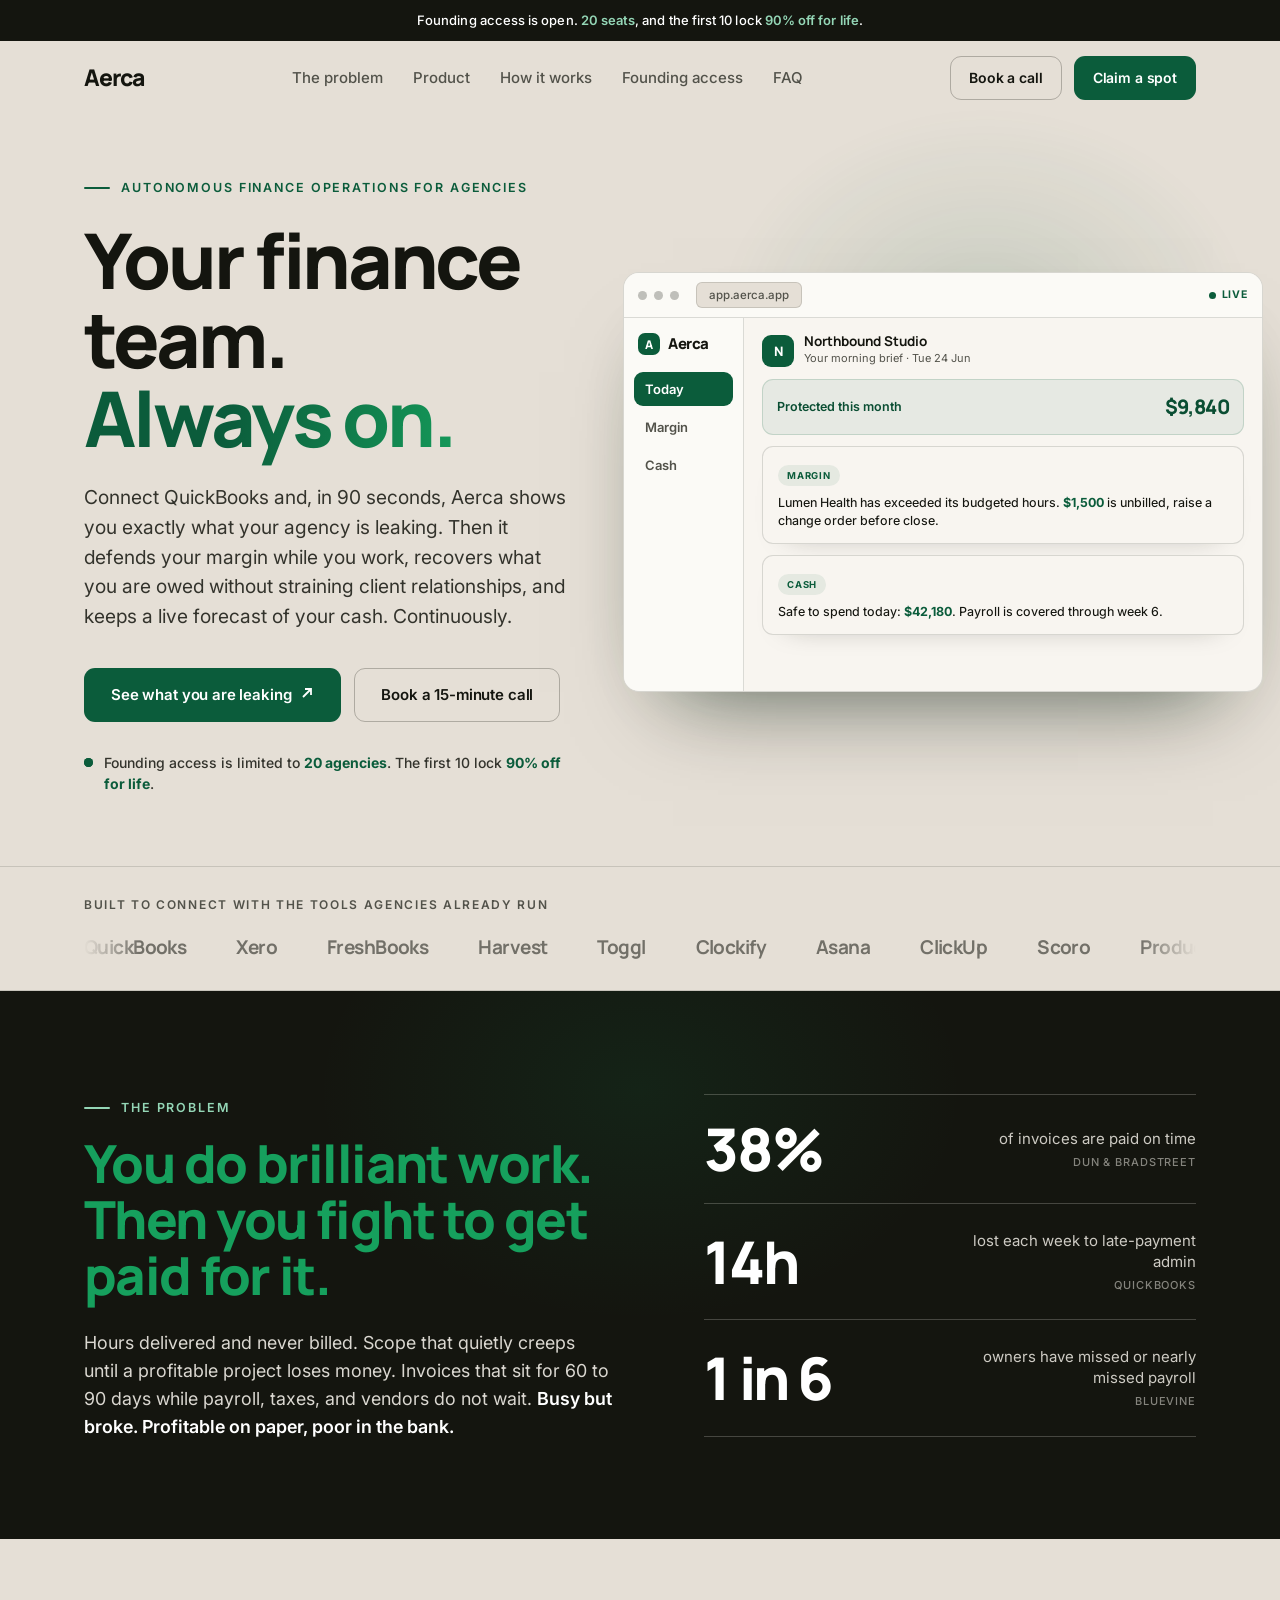
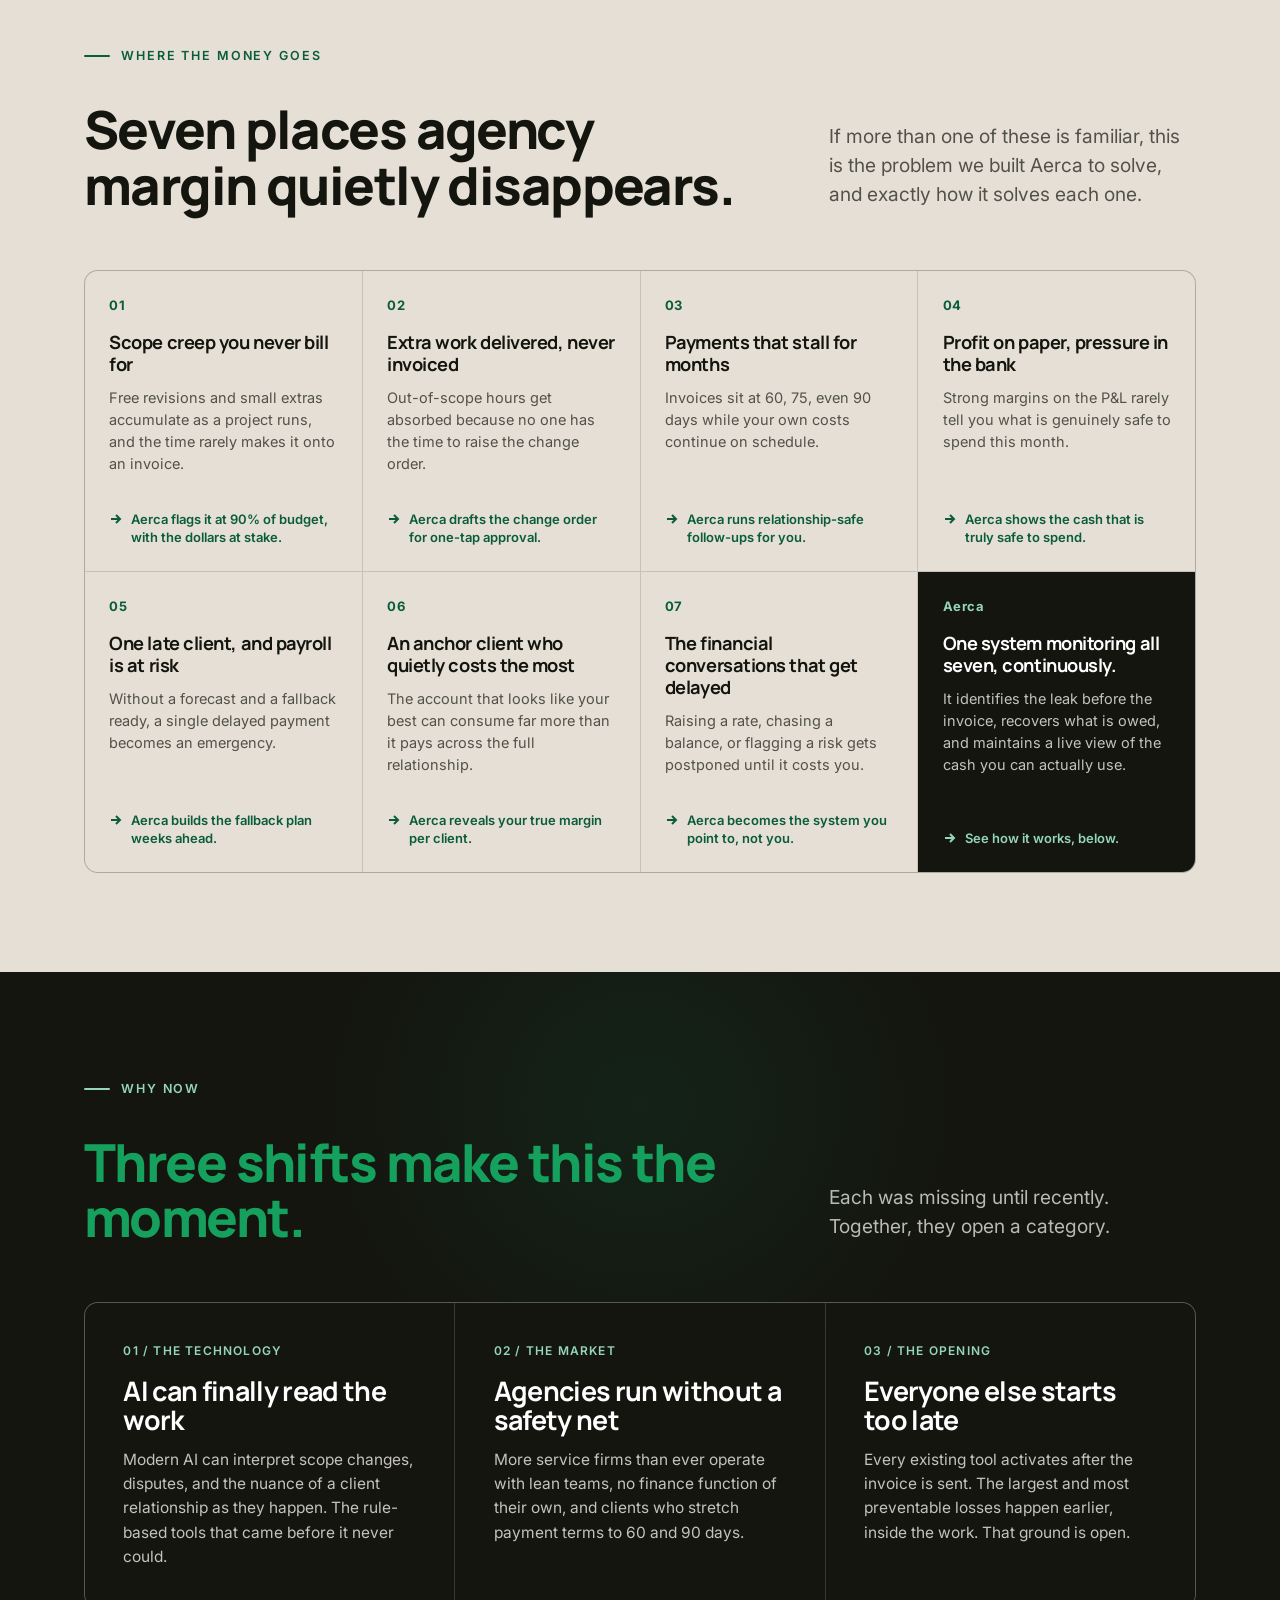
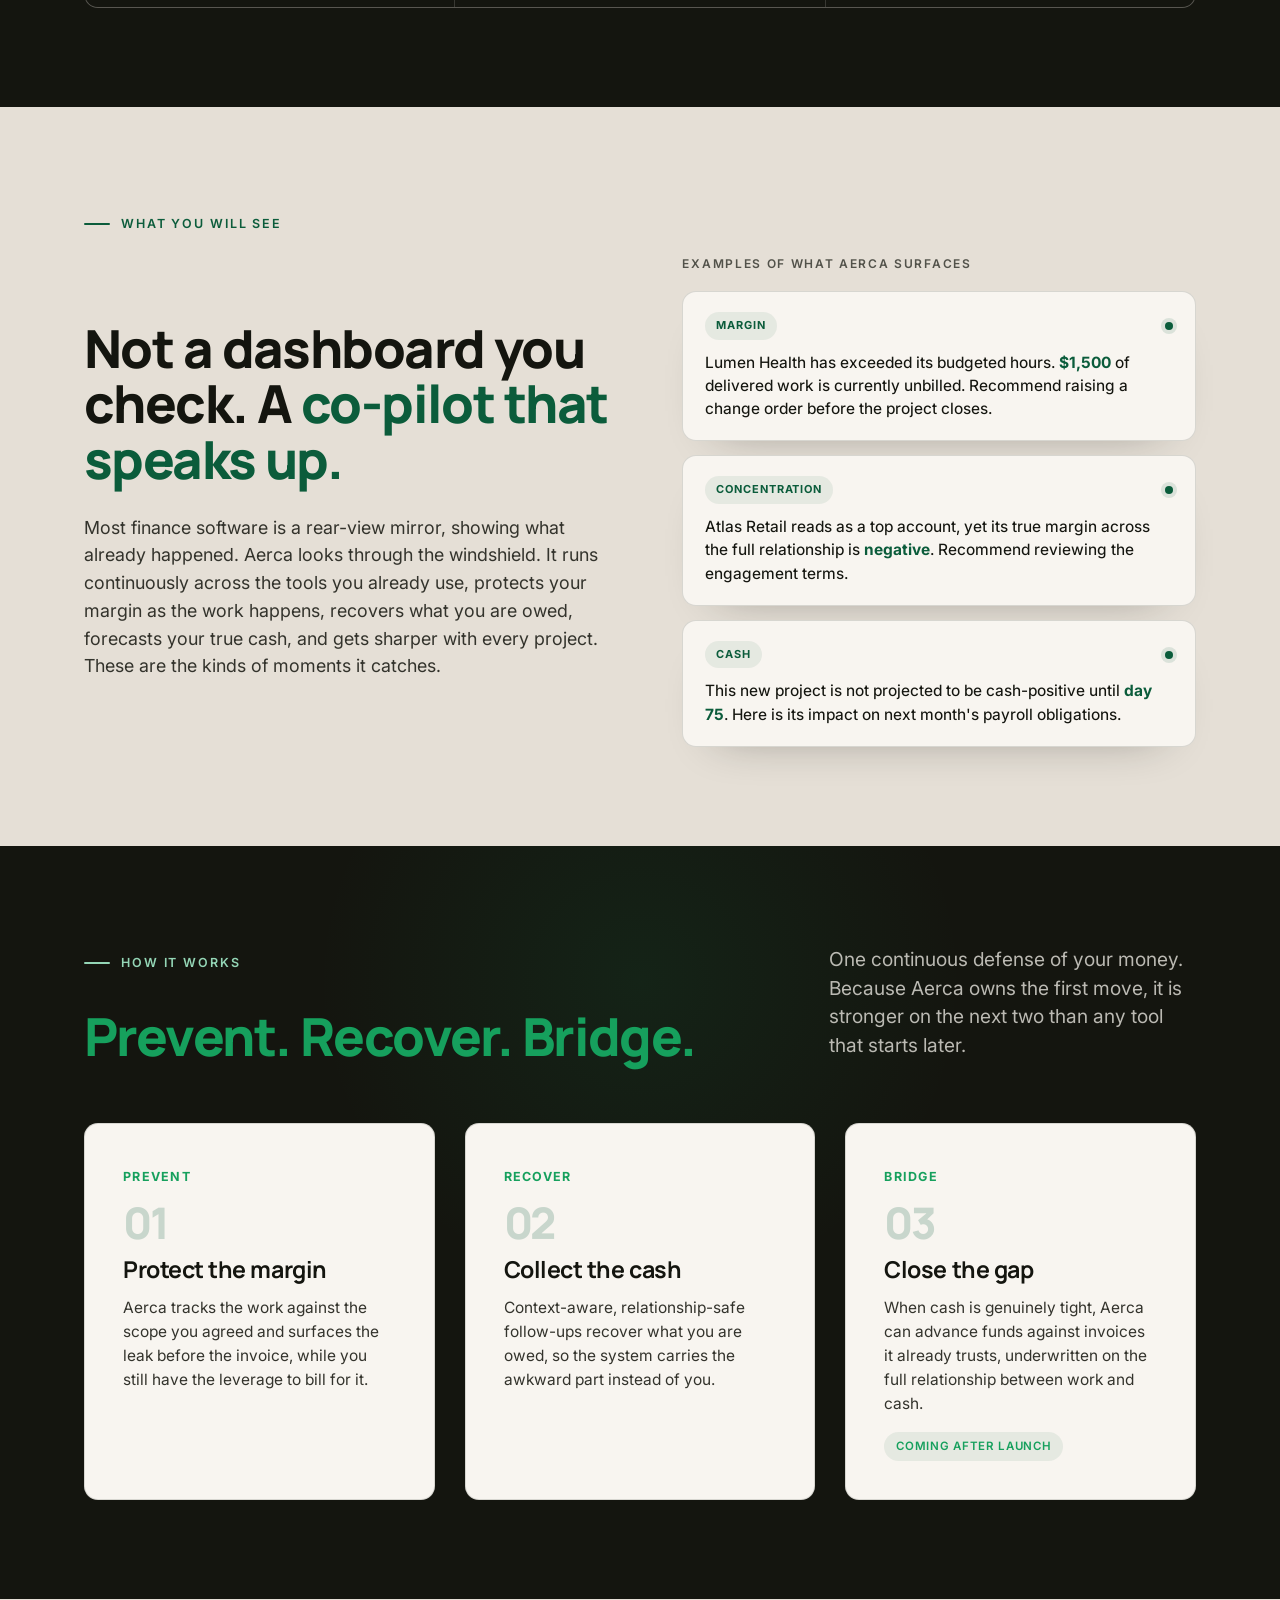
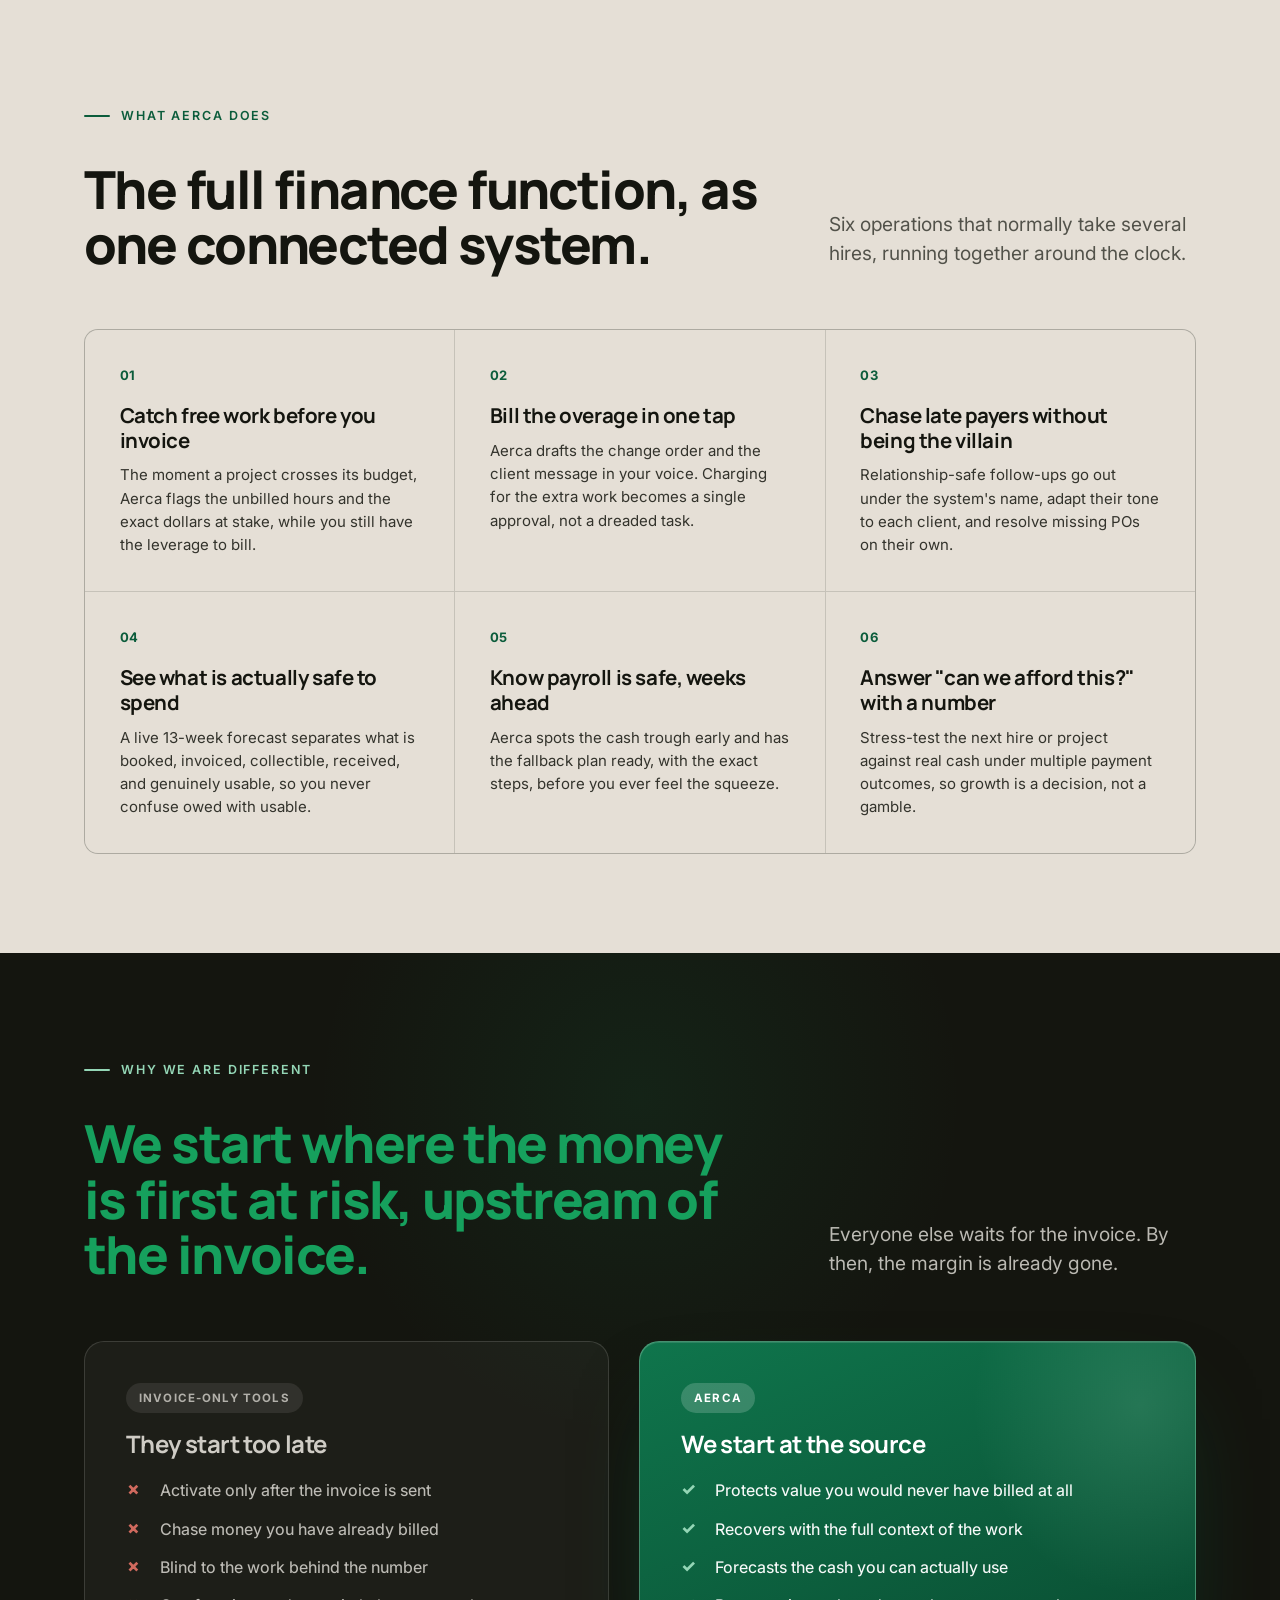
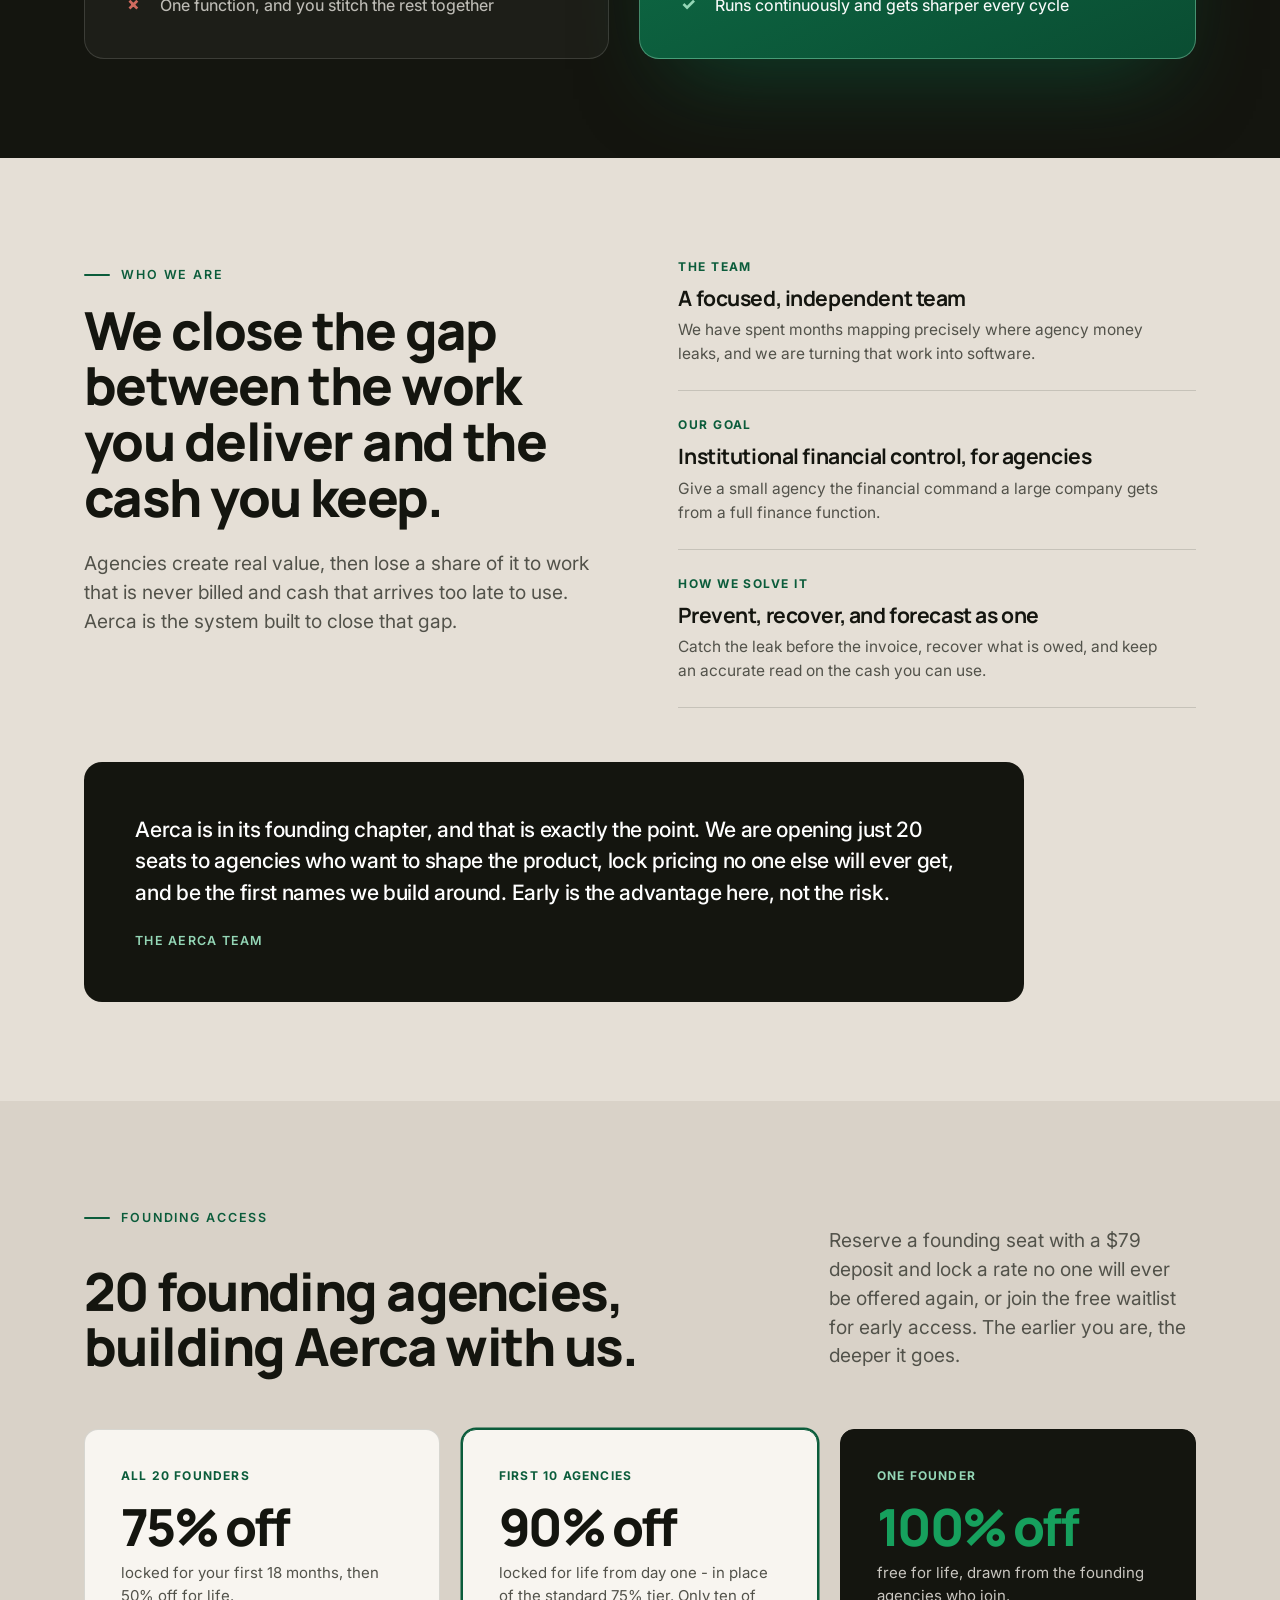
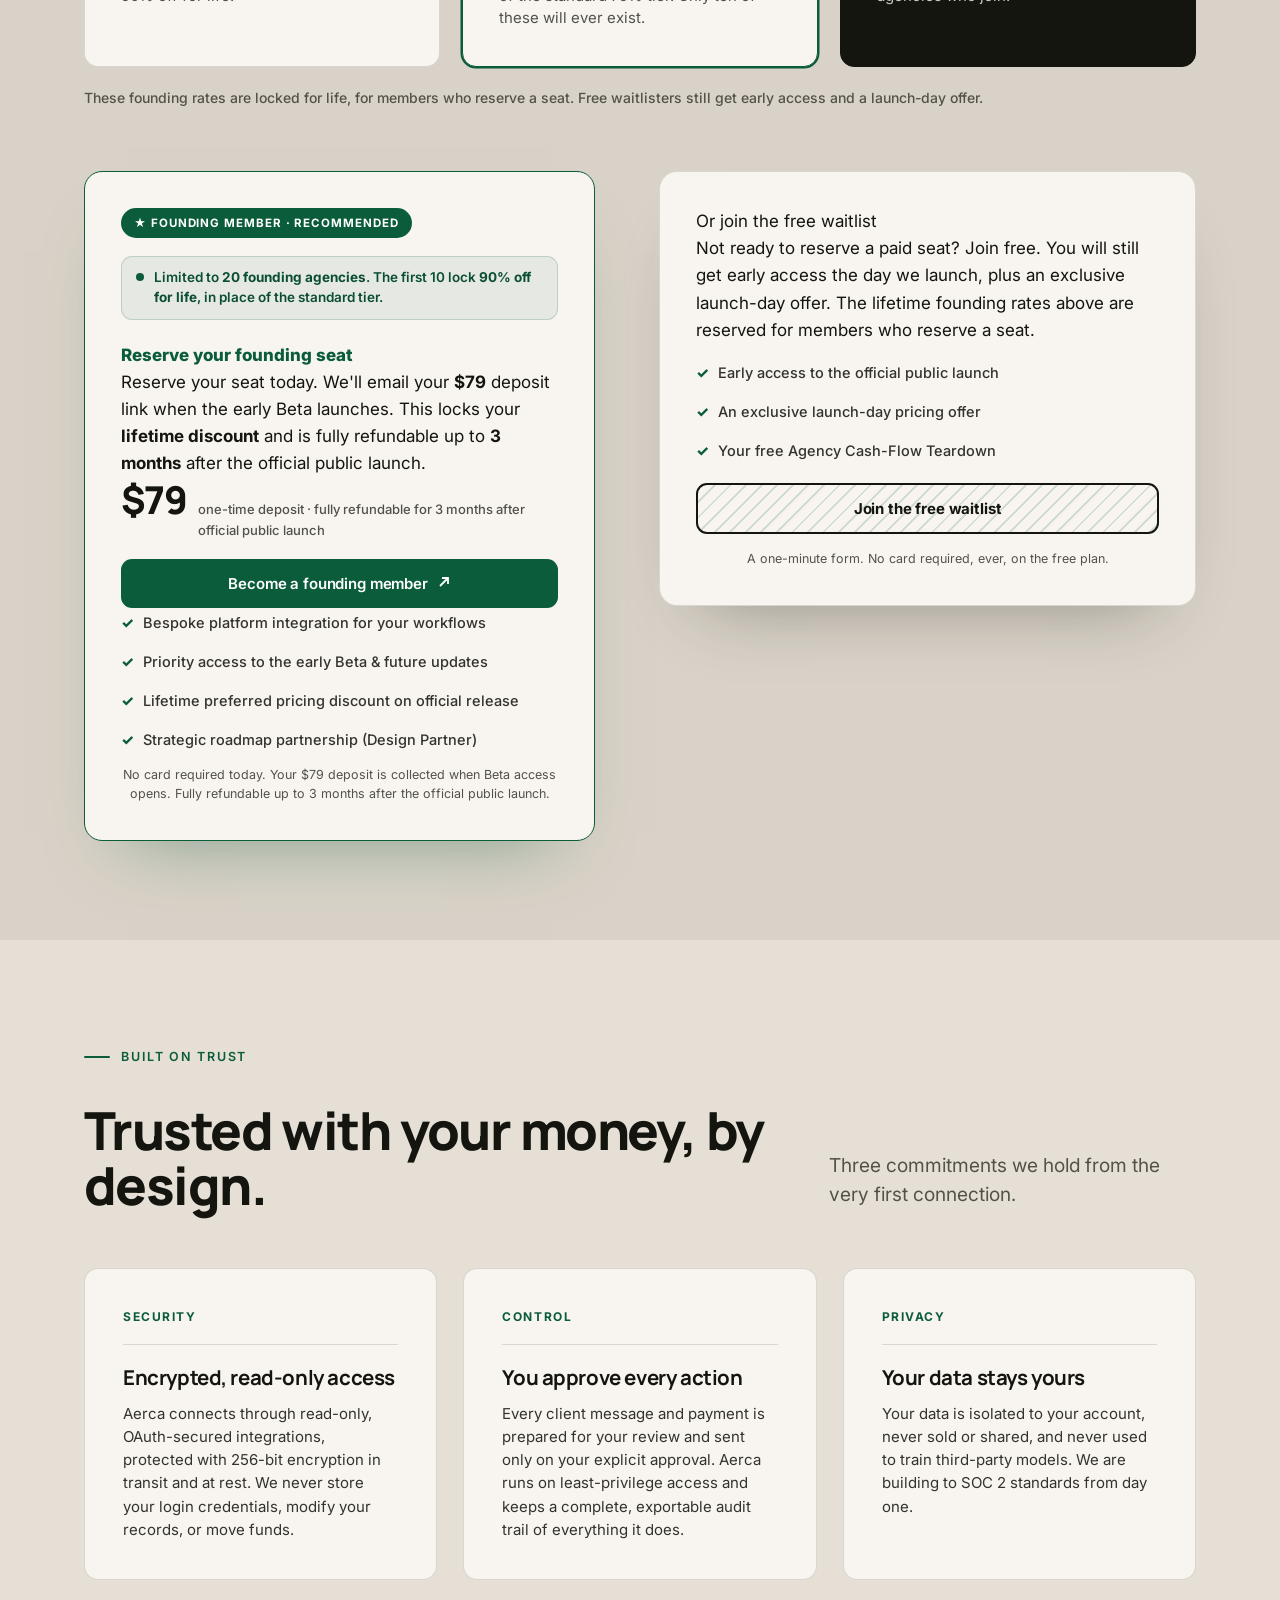
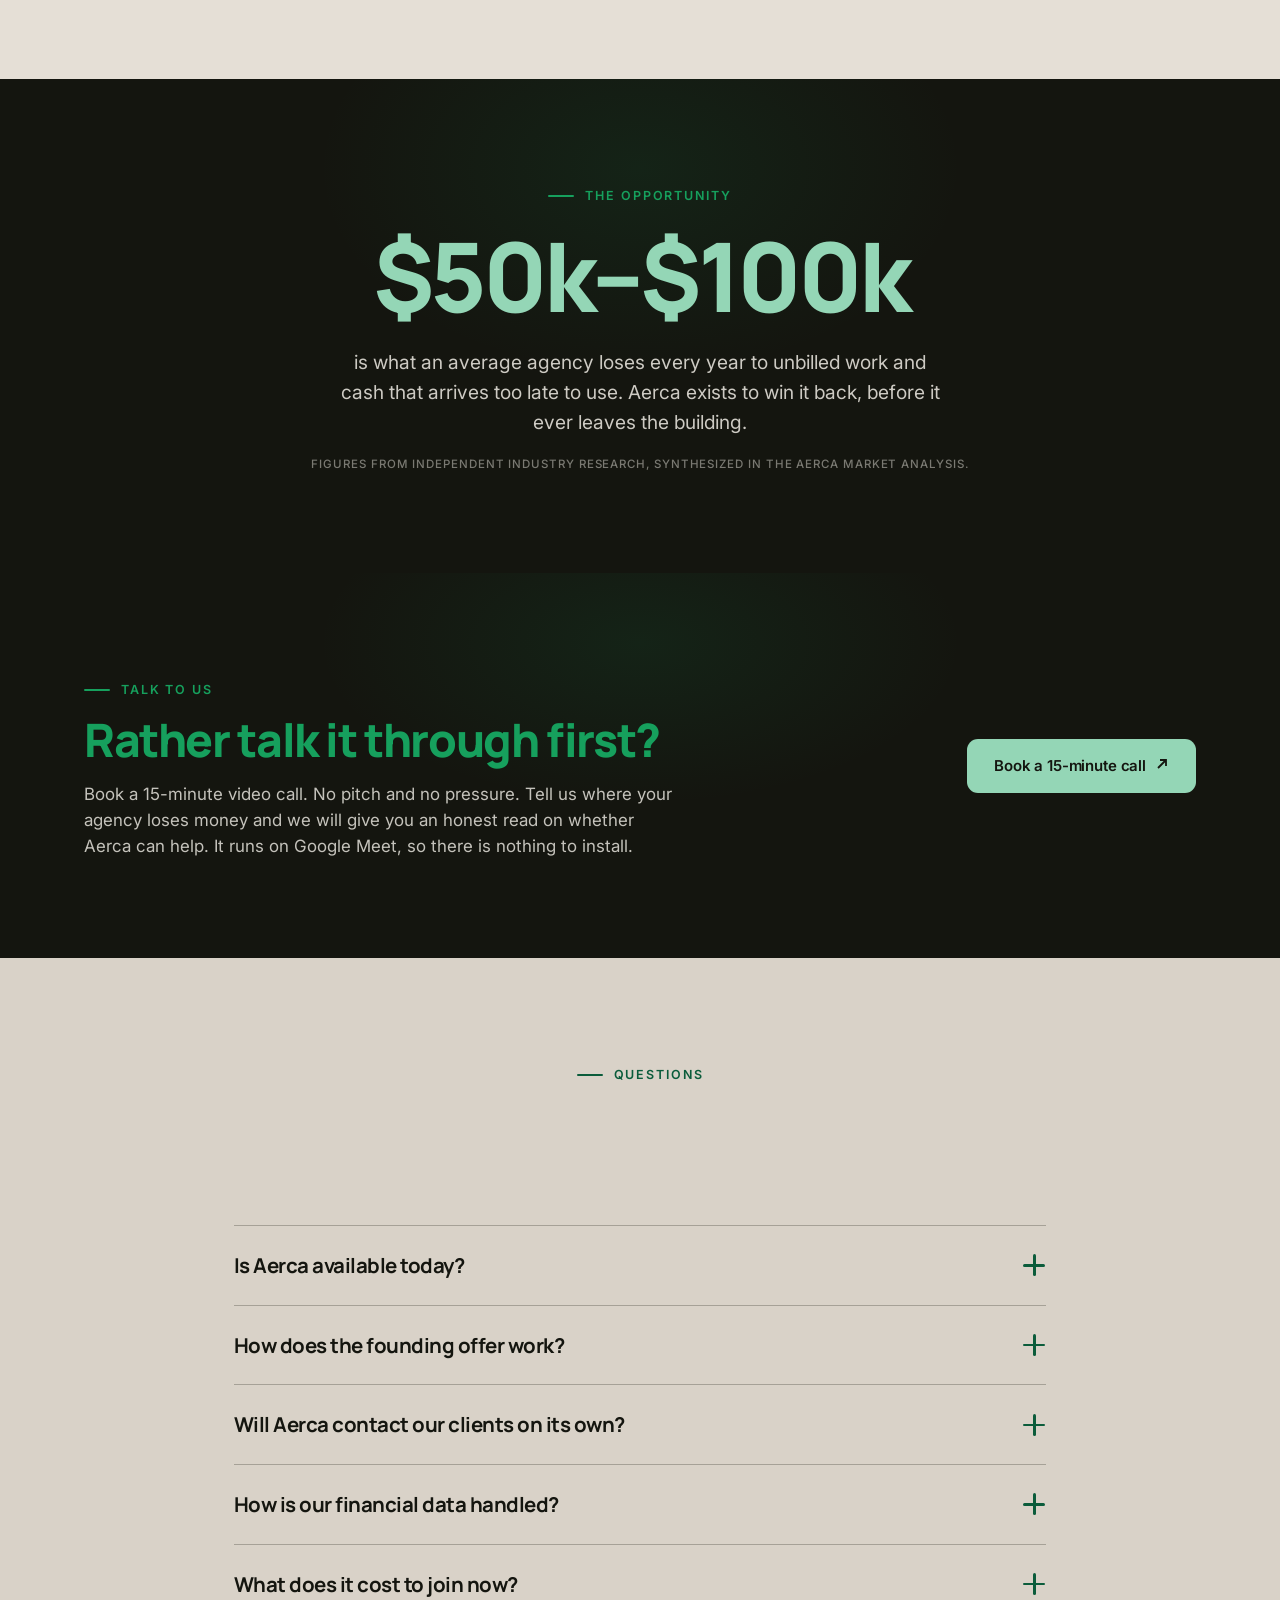
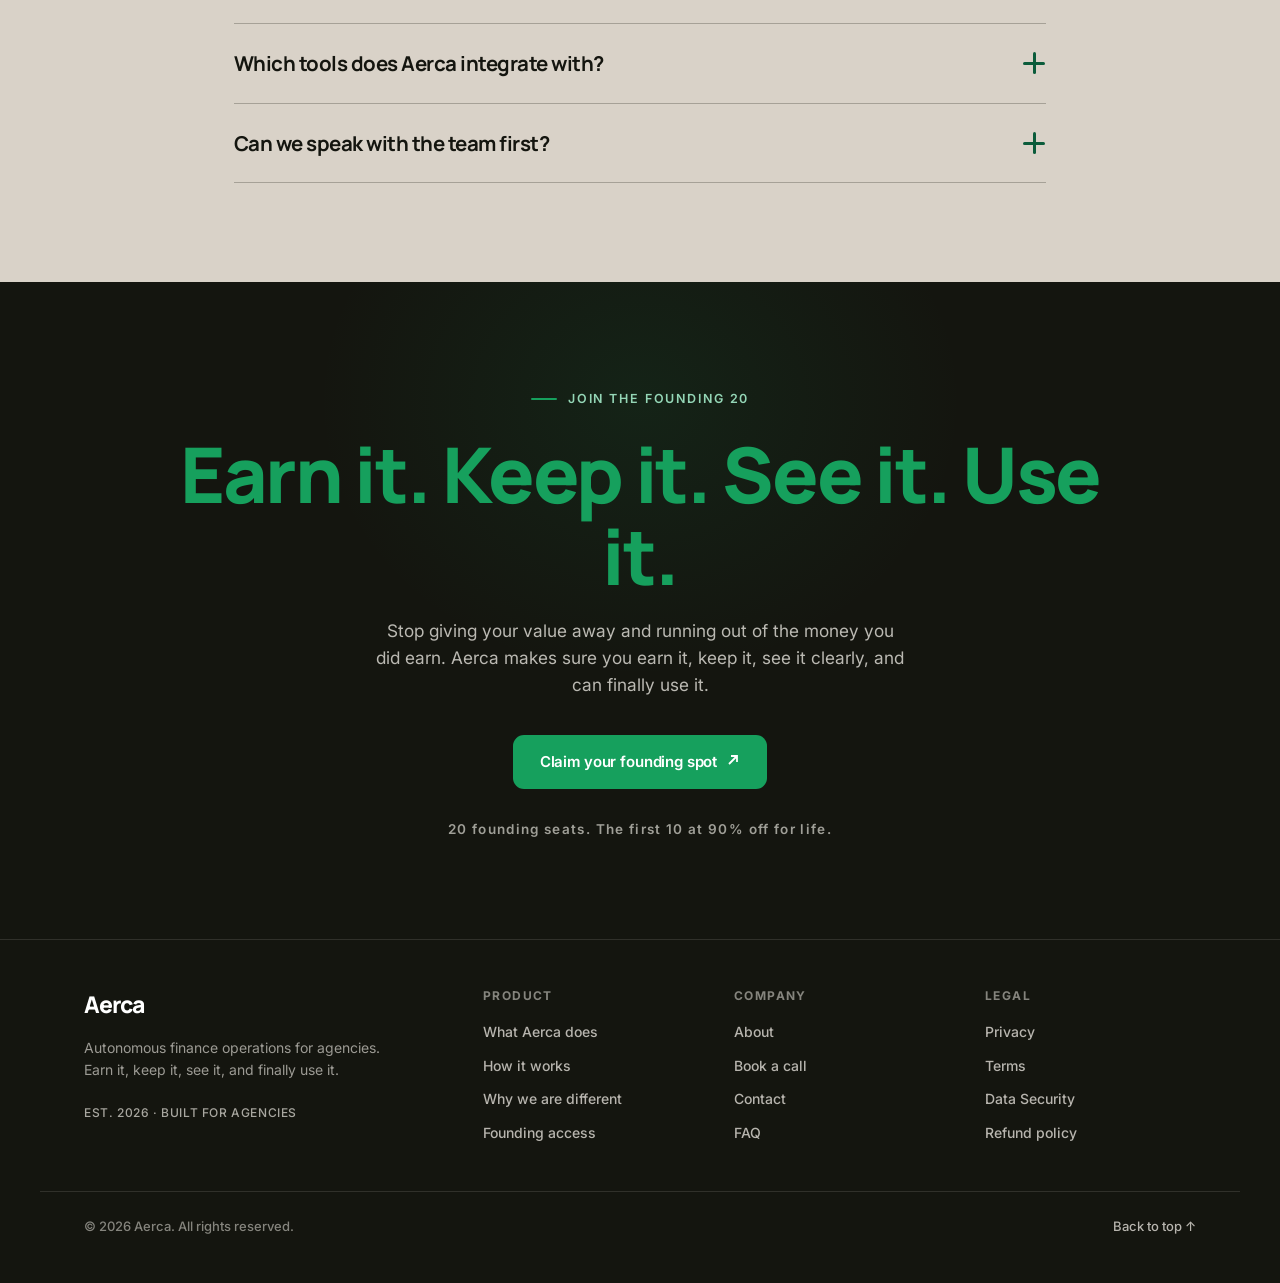
==== commit 5f86e61c: "Update founding seats from 25 to 20 for exclusivity" ====
--- a/index.html
+++ b/index.html
@@ -697,7 +697,7 @@
 <div class="scroll-progress" id="scrollProgress" aria-hidden="true"></div>
 
 <!-- Announcement -->
-<div class="announce">Founding access is open. <b>25 seats</b>, and the first 10 lock <b>90% off for life</b>.</div>
+<div class="announce">Founding access is open. <b>20 seats</b>, and the first 10 lock <b>90% off for life</b>.</div>
 
 <!-- ============ NAV ============ -->
 <header id="top">
@@ -751,7 +751,7 @@
           <a href="#leaks" class="btn btn-primary" data-cta="hero">See what you are leaking<span class="btn-arrow"><svg width="14" height="14" viewBox="0 0 14 14" fill="none" stroke="currentColor" stroke-width="1.8"><path d="M3 11L11 3M5 3h6v6"/></svg></span></a>
           <a href="#call" class="btn btn-ghost">Book a 15-minute call</a>
         </div>
-        <div class="hero-note reveal d4"><span class="pulse"><span></span></span><span>Founding access is limited to <b>25 agencies</b>. The first 10 lock <b>90% off for life</b>.</span></div>
+        <div class="hero-note reveal d4"><span class="pulse"><span></span></span><span>Founding access is limited to <b>20 agencies</b>. The first 10 lock <b>90% off for life</b>.</span></div>
       </div>
       <!-- Interactive product prototype (16:9, mouse-reactive) -->
       <div class="proto" id="heroProto">
@@ -1057,7 +1057,7 @@
     </div>
 
     <div class="note reveal">
-      <p>Aerca is in its founding chapter, and that is exactly the point. We are opening just 25 seats to agencies who want to shape the product, lock pricing no one else will ever get, and be the first names we build around. Early is the advantage here, not the risk.</p>
+      <p>Aerca is in its founding chapter, and that is exactly the point. We are opening just 20 seats to agencies who want to shape the product, lock pricing no one else will ever get, and be the first names we build around. Early is the advantage here, not the risk.</p>
       <div class="sig">THE AERCA TEAM</div>
     </div>
   </div>
@@ -1069,14 +1069,14 @@
     <div class="head-row">
       <div>
         <span class="eyebrow reveal">Founding access</span>
-        <h2 class="reveal d1" style="margin-top:18px">25 founding agencies, building Aerca with us.</h2>
+        <h2 class="reveal d1" style="margin-top:18px">20 founding agencies, building Aerca with us.</h2>
       </div>
       <p class="lead reveal d2">Reserve a founding seat with a $79 deposit and lock a rate no one will ever be offered again, or join the free waitlist for early access. The earlier you are, the deeper it goes.</p>
     </div>
 
     <div class="ladder">
       <div class="tier reveal">
-        <span class="who-tag">All 25 founders</span>
+        <span class="who-tag">All 20 founders</span>
         <div class="pct">75% off</div>
         <div class="when">locked for your first 18 months, then 50% off for life.</div>
       </div>
@@ -1097,7 +1097,7 @@
       <!-- PATH 1 - Founding member (one-time $79) -->
       <div class="path-paid reveal">
         <span class="path-badge">&#9733; Founding member &middot; recommended</span>
-        <div class="founding-status" id="foundingStatus"><span class="fstatus-dot"></span><span>Limited to <b>25 founding agencies</b>. The first 10 lock <b>90% off for life</b>, in place of the standard tier.</span></div>
+        <div class="founding-status" id="foundingStatus"><span class="fstatus-dot"></span><span>Limited to <b>20 founding agencies</b>. The first 10 lock <b>90% off for life</b>, in place of the standard tier.</span></div>
         <div class="cta-h" style="color: var(--accent); font-weight: 800;">Reserve your founding seat</div>
         <p class="cta-p">Reserve your seat today. We'll email your <b>$79</b> deposit link when the early Beta launches. This locks your <b>lifetime discount</b> and is fully refundable up to <b>3 months</b> after the official public launch.</p>
         <div class="price-row"><span class="price-amt">$79</span><span class="price-meta">one-time deposit &middot; fully refundable for 3 months after official public launch</span></div>
@@ -1198,7 +1198,7 @@
       </div>
       <div class="faq-item">
         <button class="faq-q">How does the founding offer work?<span class="ico"></span></button>
-        <div class="faq-a"><div class="faq-a-inner">There are 25 founding seats. Every founder receives 75% off for the first 18 months, then 50% off for life thereafter. The first ten agencies receive 90% off for life from day one - this replaces the standard 75% tier rather than stacking on top of it. One founder, drawn from the cohort, receives lifetime access at no cost.</div></div>
+        <div class="faq-a"><div class="faq-a-inner">There are 20 founding seats. Every founder receives 75% off for the first 18 months, then 50% off for life thereafter. The first ten agencies receive 90% off for life from day one - this replaces the standard 75% tier rather than stacking on top of it. One founder, drawn from the cohort, receives lifetime access at no cost.</div></div>
       </div>
       <div class="faq-item">
         <button class="faq-q">Will Aerca contact our clients on its own?<span class="ico"></span></button>
@@ -1227,11 +1227,11 @@
 <!-- ============ FINAL CTA ============ -->
 <section class="final">
   <div class="container">
-    <span class="eyebrow reveal" style="color:var(--accent-soft);justify-content:center">Join the founding 25</span>
+    <span class="eyebrow reveal" style="color:var(--accent-soft);justify-content:center">Join the founding 20</span>
     <h2 class="reveal d1" style="margin-top:24px; color: var(--accent);">Earn it. Keep it. See it. Use it.</h2>
     <p class="fsub reveal d2">Stop giving your value away and running out of the money you did earn. Aerca makes sure you earn it, keep it, see it clearly, and can finally use it.</p>
     <a href="#founding" class="btn btn-primary reveal d3" data-cta="final">Claim your founding spot<span class="btn-arrow"><svg width="14" height="14" viewBox="0 0 14 14" fill="none" stroke="currentColor" stroke-width="1.8"><path d="M3 11L11 3M5 3h6v6"/></svg></span></a>
-    <div class="motto reveal d3">25 founding seats. The first 10 at 90% off for life.</div>
+    <div class="motto reveal d3">20 founding seats. The first 10 at 90% off for life.</div>
   </div>
 </section>
 
@@ -1387,7 +1387,7 @@
 },{threshold:.6});
 document.querySelectorAll('[data-count]').forEach(el=>statIO.observe(el));
 
-/* Founding scarcity is real, not faked: a static "limited to 25" on the page, plus a live
+/* Founding scarcity is real, not faked: a static "limited to 20" on the page, plus a live
    full / reserve-list state that the application module (below) sets from the real seat count. */
 
 /* ============================================================
@@ -1454,13 +1454,13 @@
       bg=document.getElementById("applyBg");
   var MODE="founding", SCREENS=[], idx=0, answers={}, submitted=false;
   /* Live founding-seat count: JSONP to the Apps Script (no fake numbers shown).
-     When 25 are confirmed, the flow switches to the reserve list automatically. */
+     When 20 are confirmed, the flow switches to the reserve list automatically. */
   var FOUNDING_FULL=false;
   (function(){
     if(!APPLY_ENDPOINT) return;
     window.__aercaFounding=function(d){
       FOUNDING_FULL = !!(d && d.full);
-      if(FOUNDING_FULL){ var s=document.getElementById("foundingStatus"); if(s) s.innerHTML='<span class="fstatus-dot"></span><span>The founding 25 is <b>full</b>. Join the priority <b>reserve list</b> - you are next in line if a seat opens.</span>'; }
+      if(FOUNDING_FULL){ var s=document.getElementById("foundingStatus"); if(s) s.innerHTML='<span class="fstatus-dot"></span><span>The founding 20 is <b>full</b>. Join the priority <b>reserve list</b> - you are next in line if a seat opens.</span>'; }
     };
     var sc=document.createElement("script");
     sc.src=APPLY_ENDPOINT+(APPLY_ENDPOINT.indexOf("?")>-1?"&":"?")+"callback=__aercaFounding&t="+Date.now();
@@ -1625,17 +1625,17 @@
   function renderBenefits(){
     setHead("Founding membership · Private", false);
     screen.innerHTML='<div class="apply-q">Become a founding member of Aerca</div>'
-      +'<div class="apply-sub">We are hand-building Aerca with 25 founding agencies. Here is what that gets you.</div>'
+      +'<div class="apply-sub">We are hand-building Aerca with 20 founding agencies. Here is what that gets you.</div>'
       +'<ul class="apply-perks"><li>Your lifetime founding rate, locked the day we launch</li><li>First access to Aerca, ahead of the public</li><li>A direct hand in what we build next</li><li>A complimentary Agency Cash-Flow Teardown</li></ul>'
       +'<button type="button" class="btn apply-continue" id="applyNext">See how it works</button>'
-      +'<div class="apply-fine">Limited to 25 agencies. No payment today.</div>';
+      +'<div class="apply-fine">Limited to 20 agencies. No payment today.</div>';
     el("applyNext").addEventListener("click", forward);
   }
 
   function renderReservation(){
     setHead("Founding membership · Private", false);
     screen.innerHTML='<div class="apply-q">How your reservation works</div>'
-      +'<div class="apply-summary"><div class="apply-row"><span>Due today</span><b style="color:var(--a-accent-soft)">$0</b></div><div class="apply-hr"></div><div class="apply-row"><span>Reserved at launch</span><b>$79</b></div><div class="apply-row muted"><span>One-time deposit, fully refundable up to 3 months after official public launch</span><span>Founding cohort · 25 seats</span></div></div>'
+      +'<div class="apply-summary"><div class="apply-row"><span>Due today</span><b style="color:var(--a-accent-soft)">$0</b></div><div class="apply-hr"></div><div class="apply-row"><span>Reserved at launch</span><b>$79</b></div><div class="apply-row muted"><span>One-time deposit, fully refundable up to 3 months after official public launch</span><span>Founding cohort · 20 seats</span></div></div>'
       +'<div class="apply-sub" style="max-width:480px;margin:0 auto">No card is required now. Next you will fill out a short application to claim your reservation. When our early Beta launches, we email you a secure link for the $79 deposit. This gets you into the Beta 15 days before the public official public launch, and locks your discount for life.</div>'
       +'<button type="button" class="btn apply-continue" id="applyNext">Fill out my application</button>';
     el("applyNext").addEventListener("click", forward);
@@ -1645,7 +1645,7 @@
     setHead("Founding membership · Private", false);
     if(FOUNDING_FULL){
       screen.innerHTML='<div class="apply-q">Join the reserve list</div>'
-        +'<div class="apply-sub" style="max-width:490px;margin:0 auto">All 25 founding seats are taken. Confirm to join the priority reserve list. You are next in line, in order, if a founding member steps back before launch, and we email you the moment a seat opens. No charge, ever, unless you accept an opened seat.</div>'
+        +'<div class="apply-sub" style="max-width:490px;margin:0 auto">All 20 founding seats are taken. Confirm to join the priority reserve list. You are next in line, in order, if a founding member steps back before launch, and we email you the moment a seat opens. No charge, ever, unless you accept an opened seat.</div>'
         +'<button type="button" class="btn apply-continue" id="rConfirm">Join the reserve list</button>'
         +'<div class="apply-fine">$0 due now.</div>';
     } else {
@@ -1662,7 +1662,7 @@
     setHead("", false); backBtn.hidden=true; bar.style.width="100%";
     screen.className="apply-screen apply-done";
     if(MODE==="founding" && FOUNDING_FULL){
-      screen.innerHTML=CHECK+'<div class="apply-q">You are on the reserve list.</div><div class="apply-sub" style="max-width:490px;margin:0 auto">The founding 25 is full, but you are now next in line. If a member steps back before launch, the seat is yours first, and we will email you right away.</div><button type="button" class="btn apply-continue" id="rDone">Done</button>';
+      screen.innerHTML=CHECK+'<div class="apply-q">You are on the reserve list.</div><div class="apply-sub" style="max-width:490px;margin:0 auto">The founding 20 is full, but you are now next in line. If a member steps back before launch, the seat is yours first, and we will email you right away.</div><button type="button" class="btn apply-continue" id="rDone">Done</button>';
     } else if(MODE==="founding"){
       screen.innerHTML=CHECK+'<div class="apply-q">You’re a founding member.</div><div class="apply-sub" style="max-width:480px;margin:0 auto">Congratulations, your founding seat is reserved. We’ll email your Cash-Flow Teardown shortly, and your secure $79 link the moment reservations open.</div><button type="button" class="btn apply-continue" id="rDone">Done</button>';
     } else {
